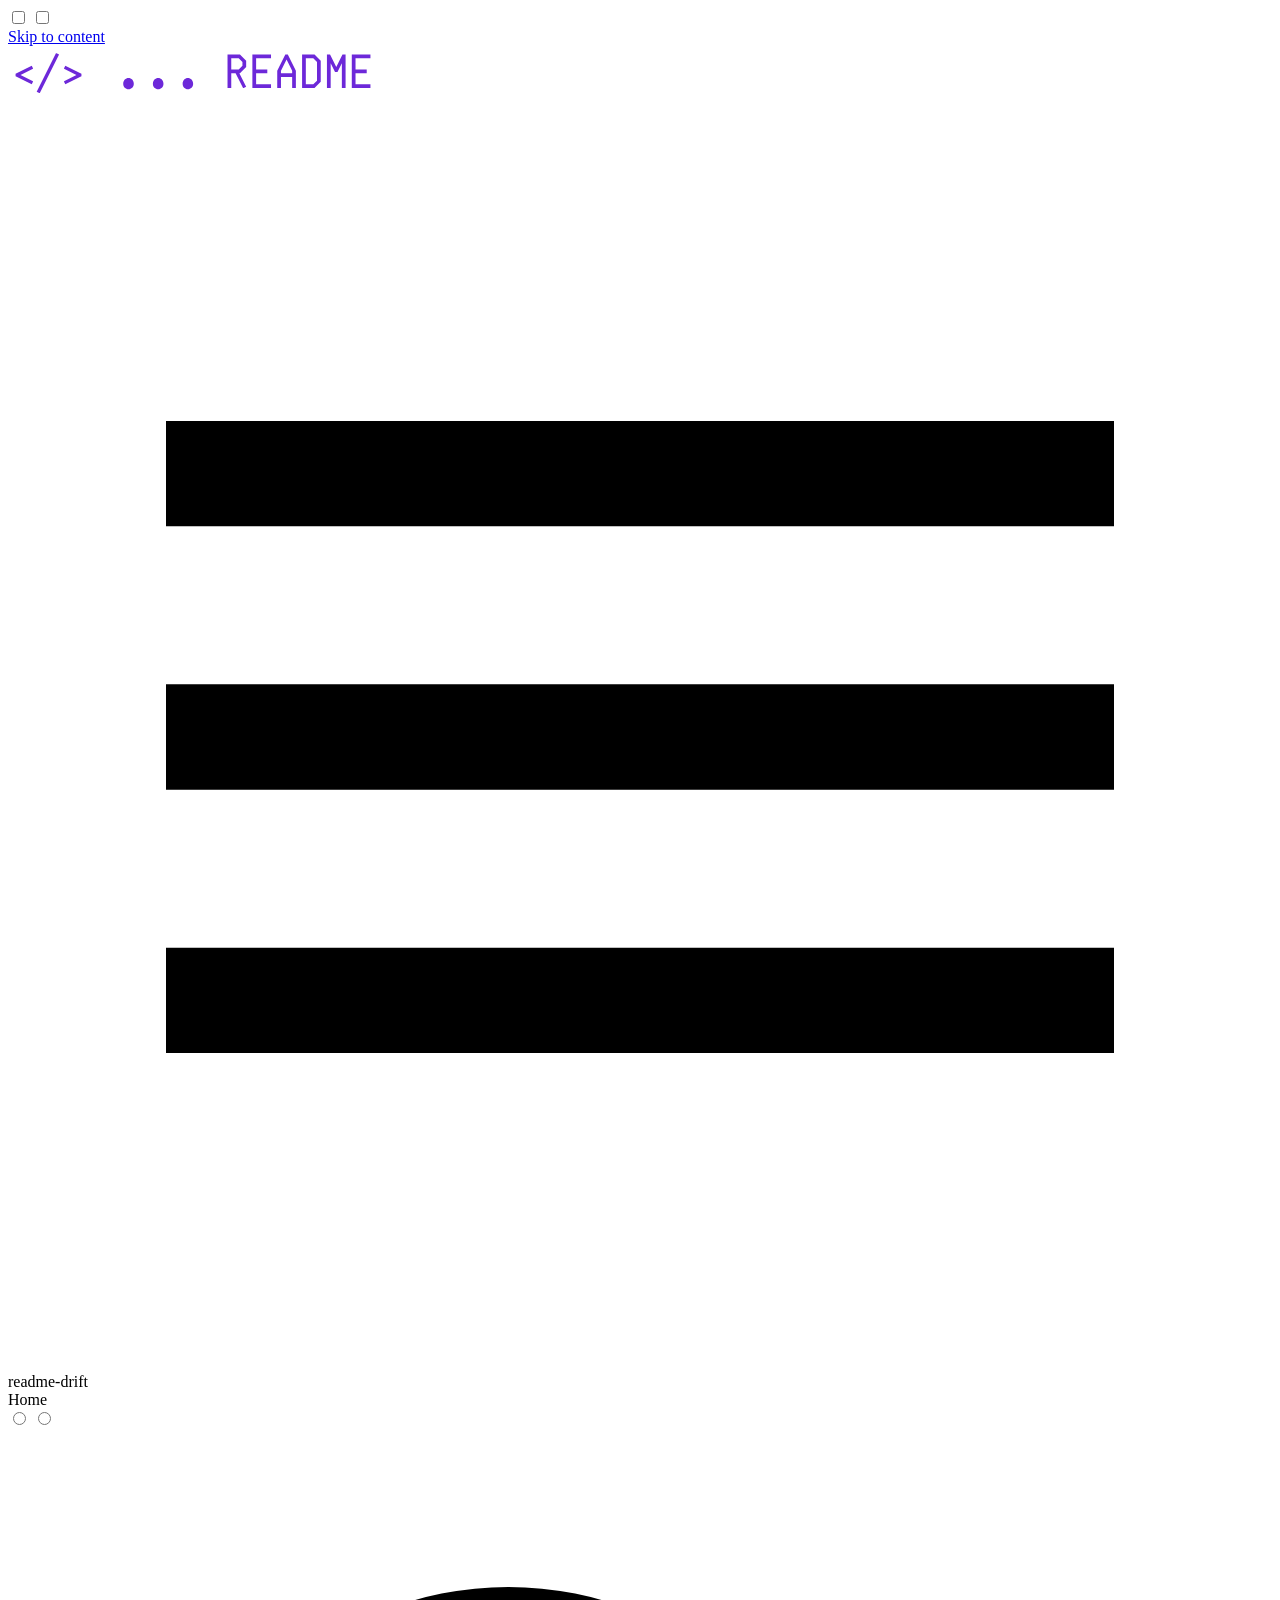
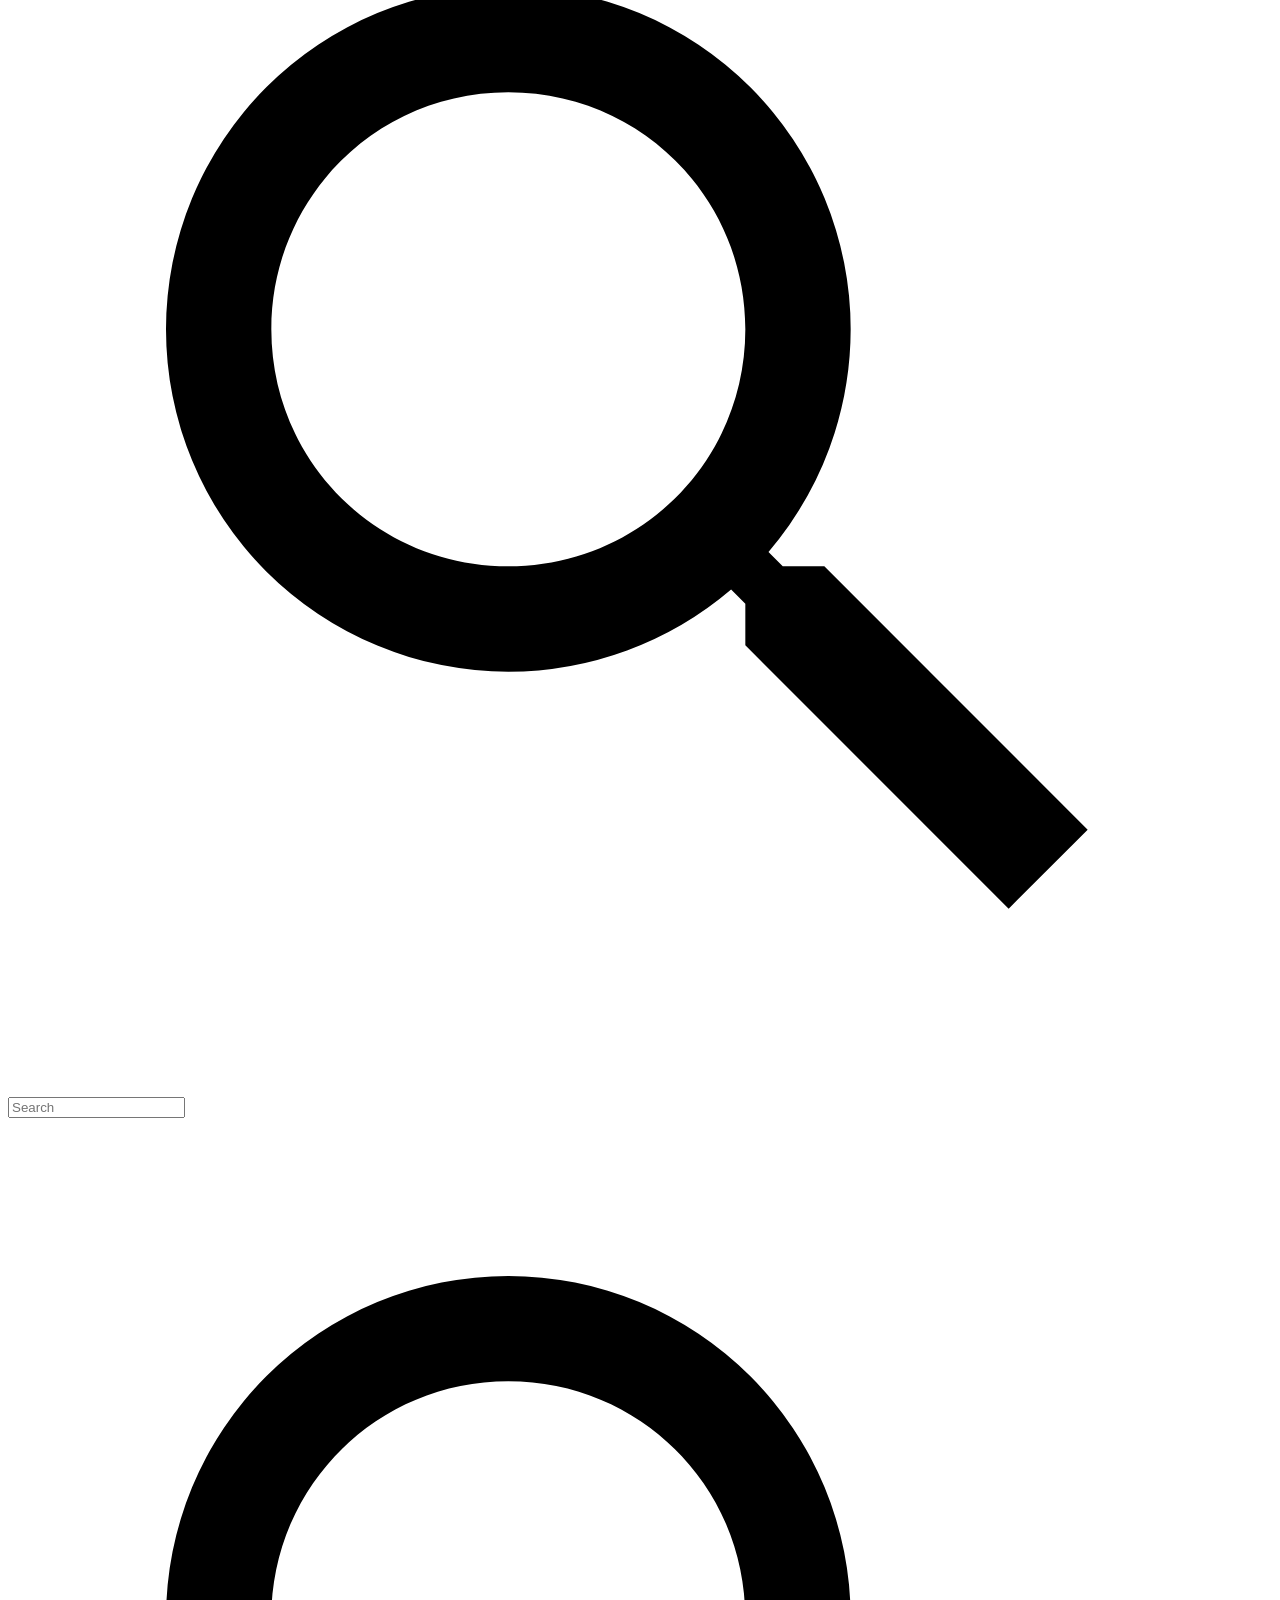
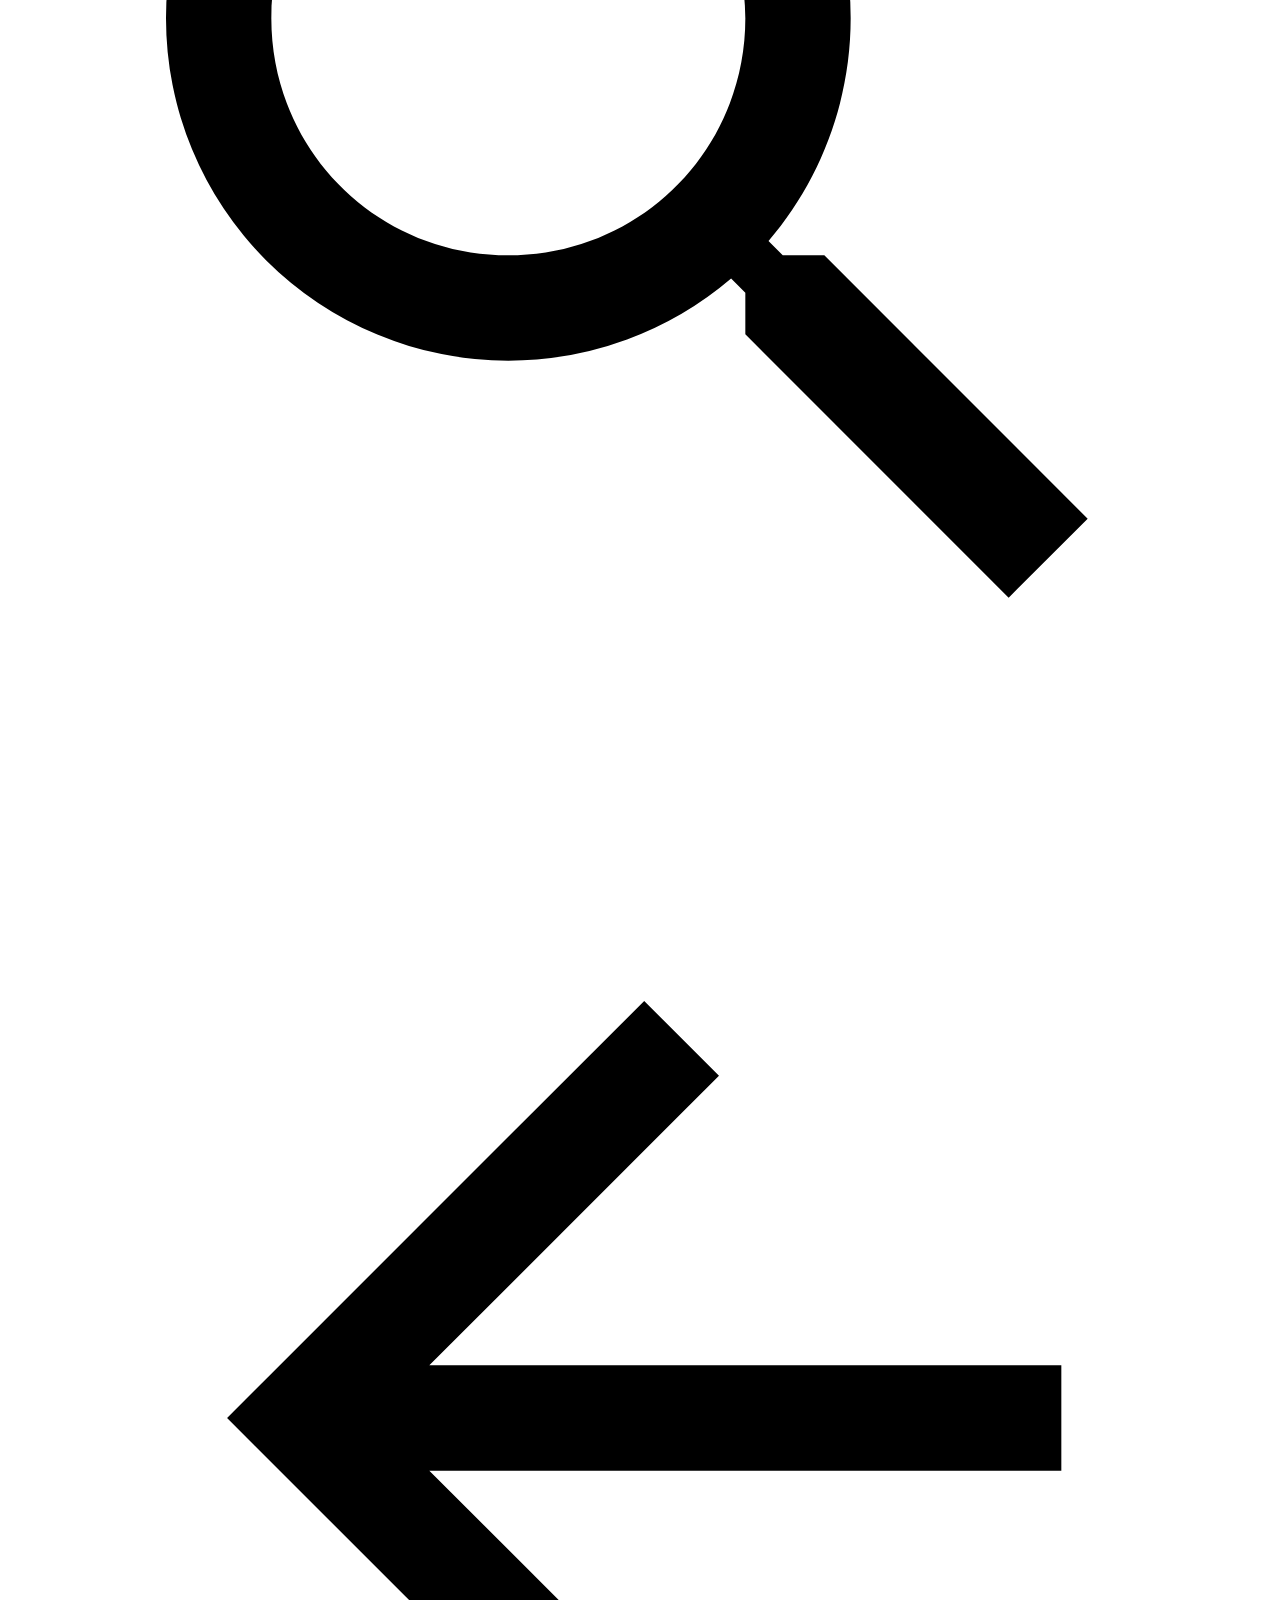
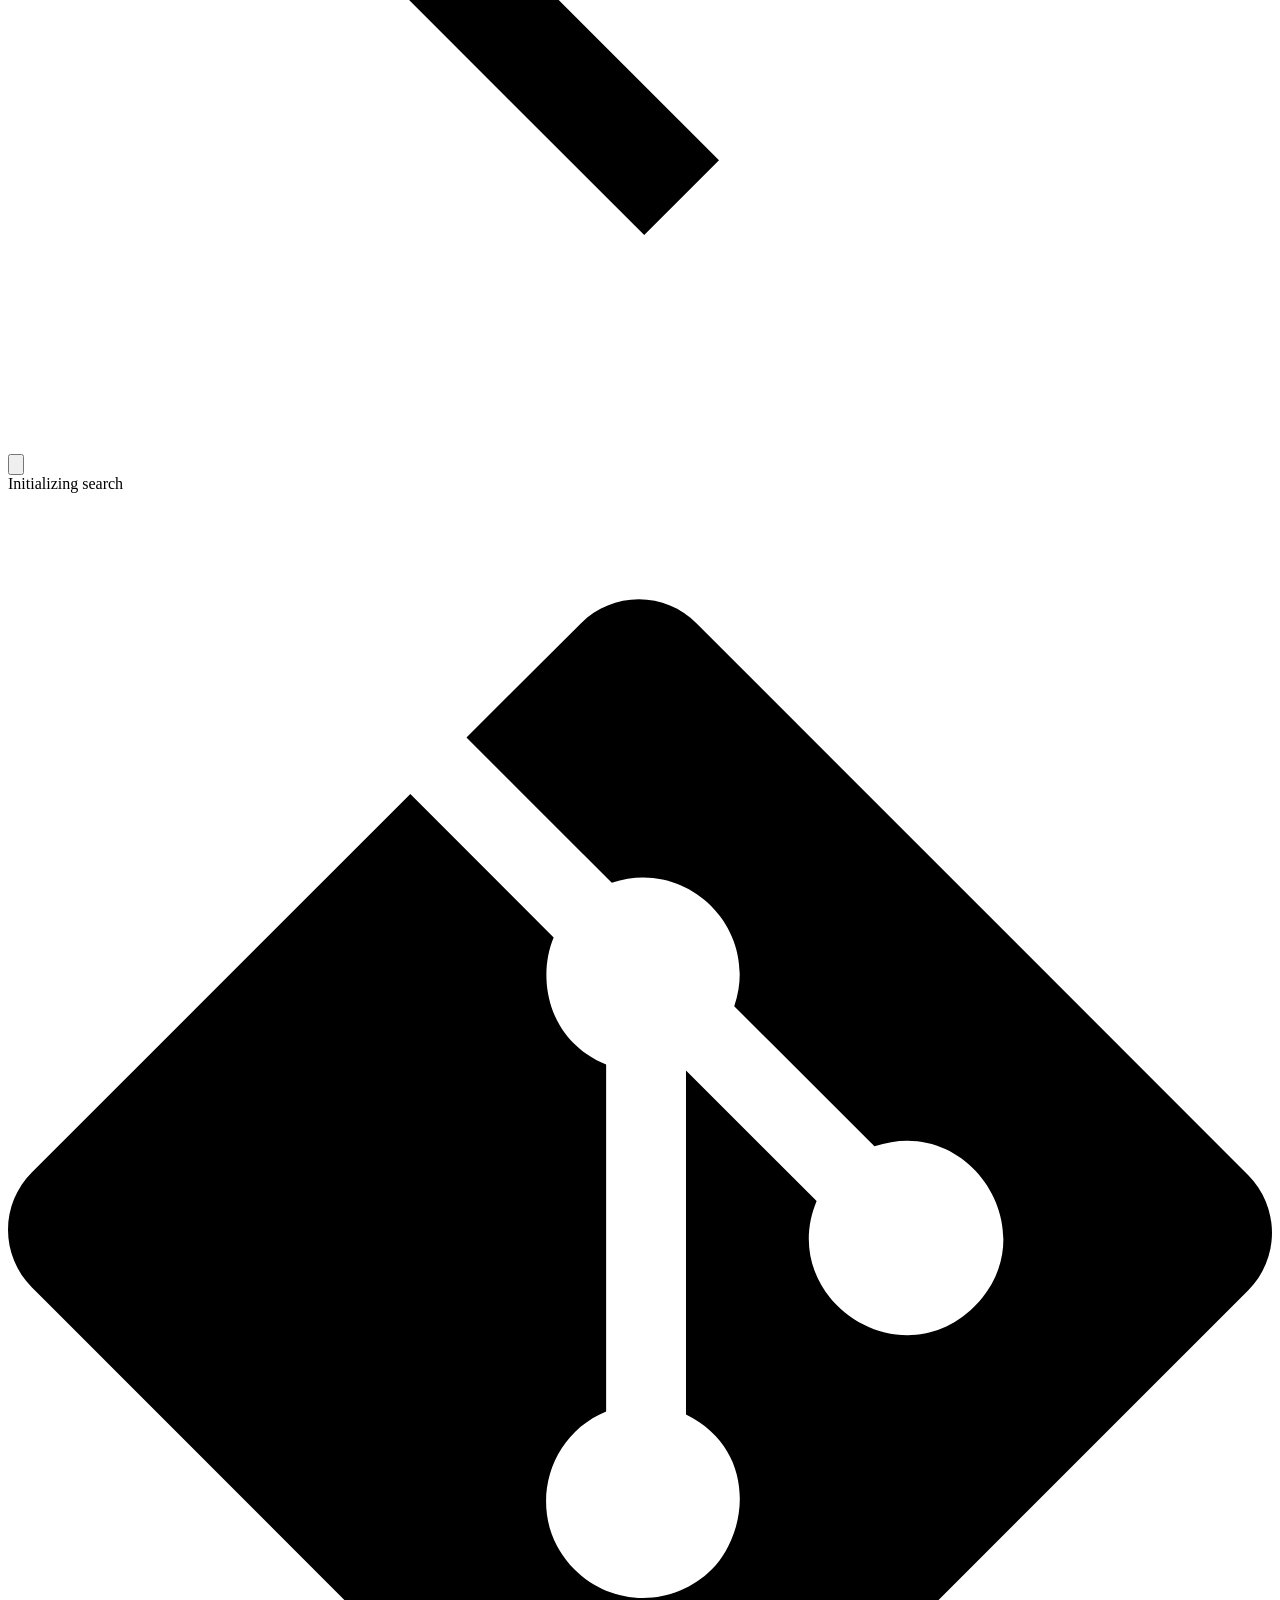
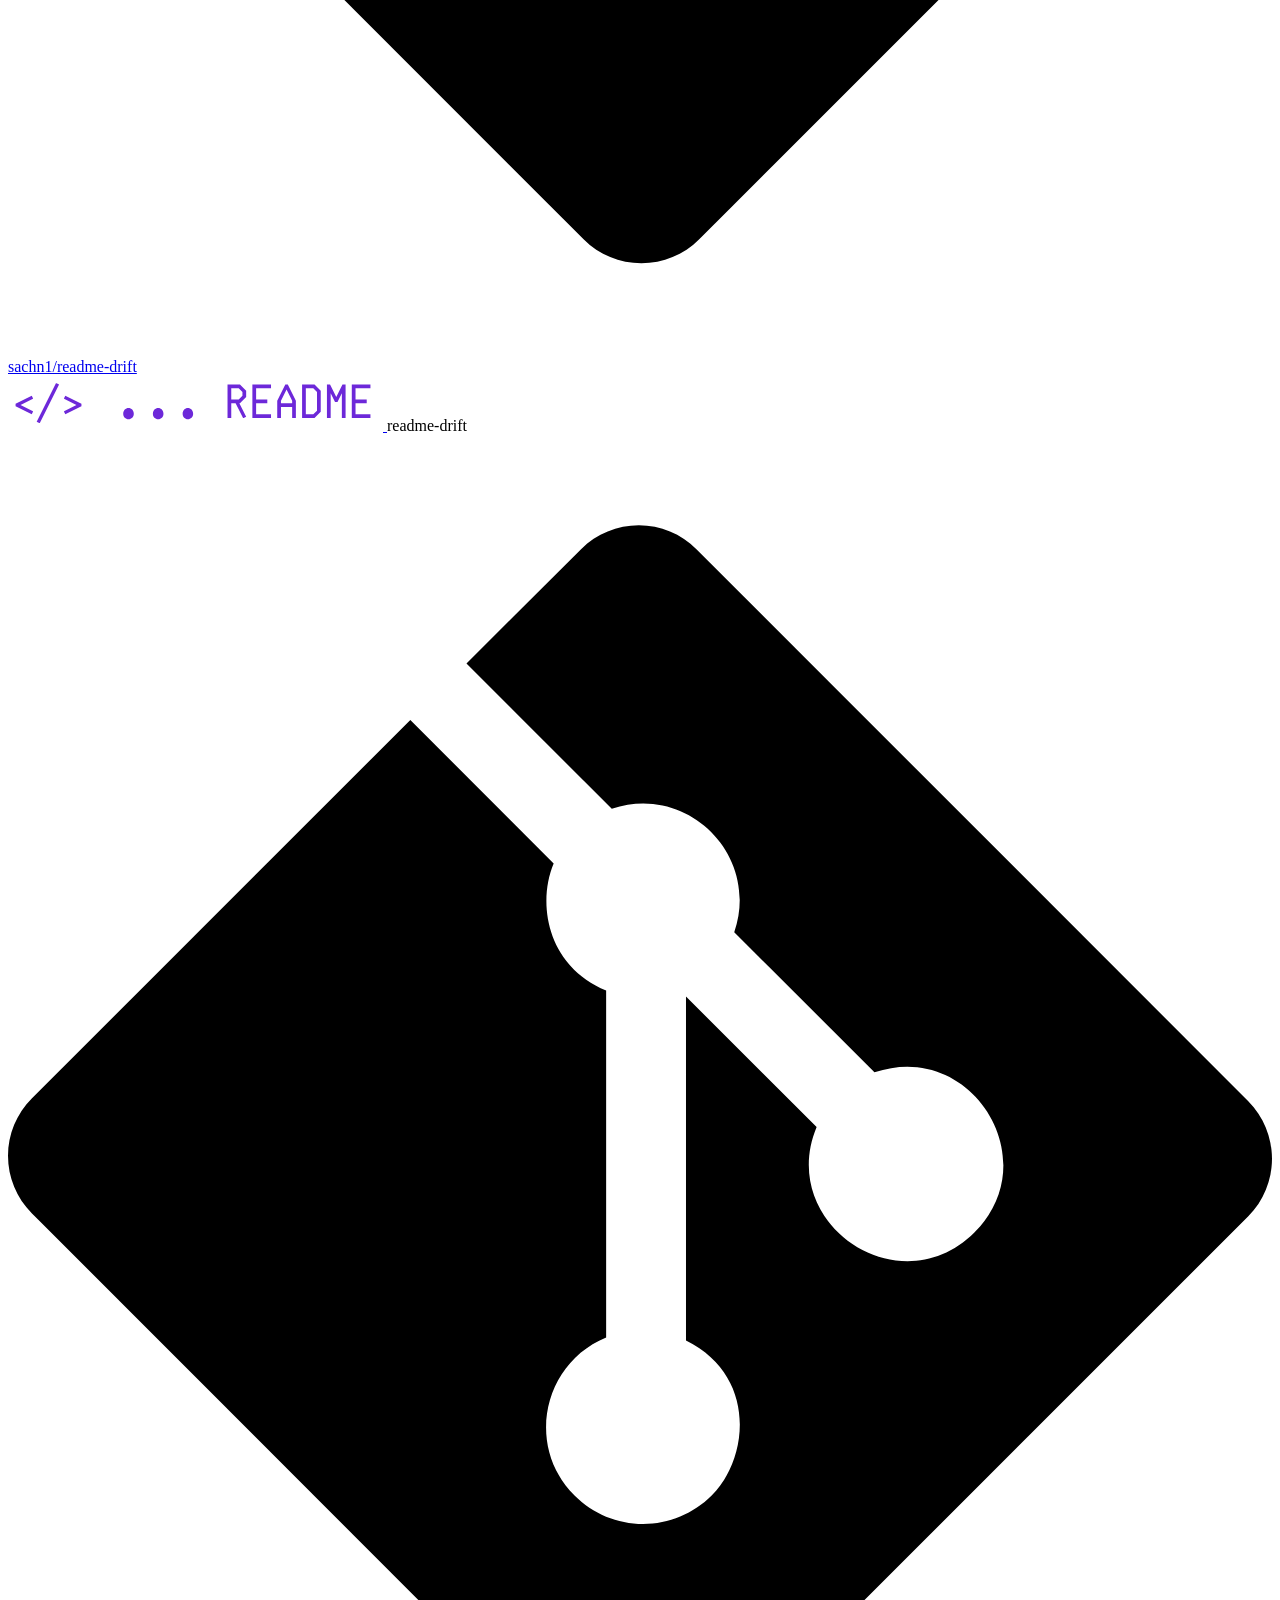
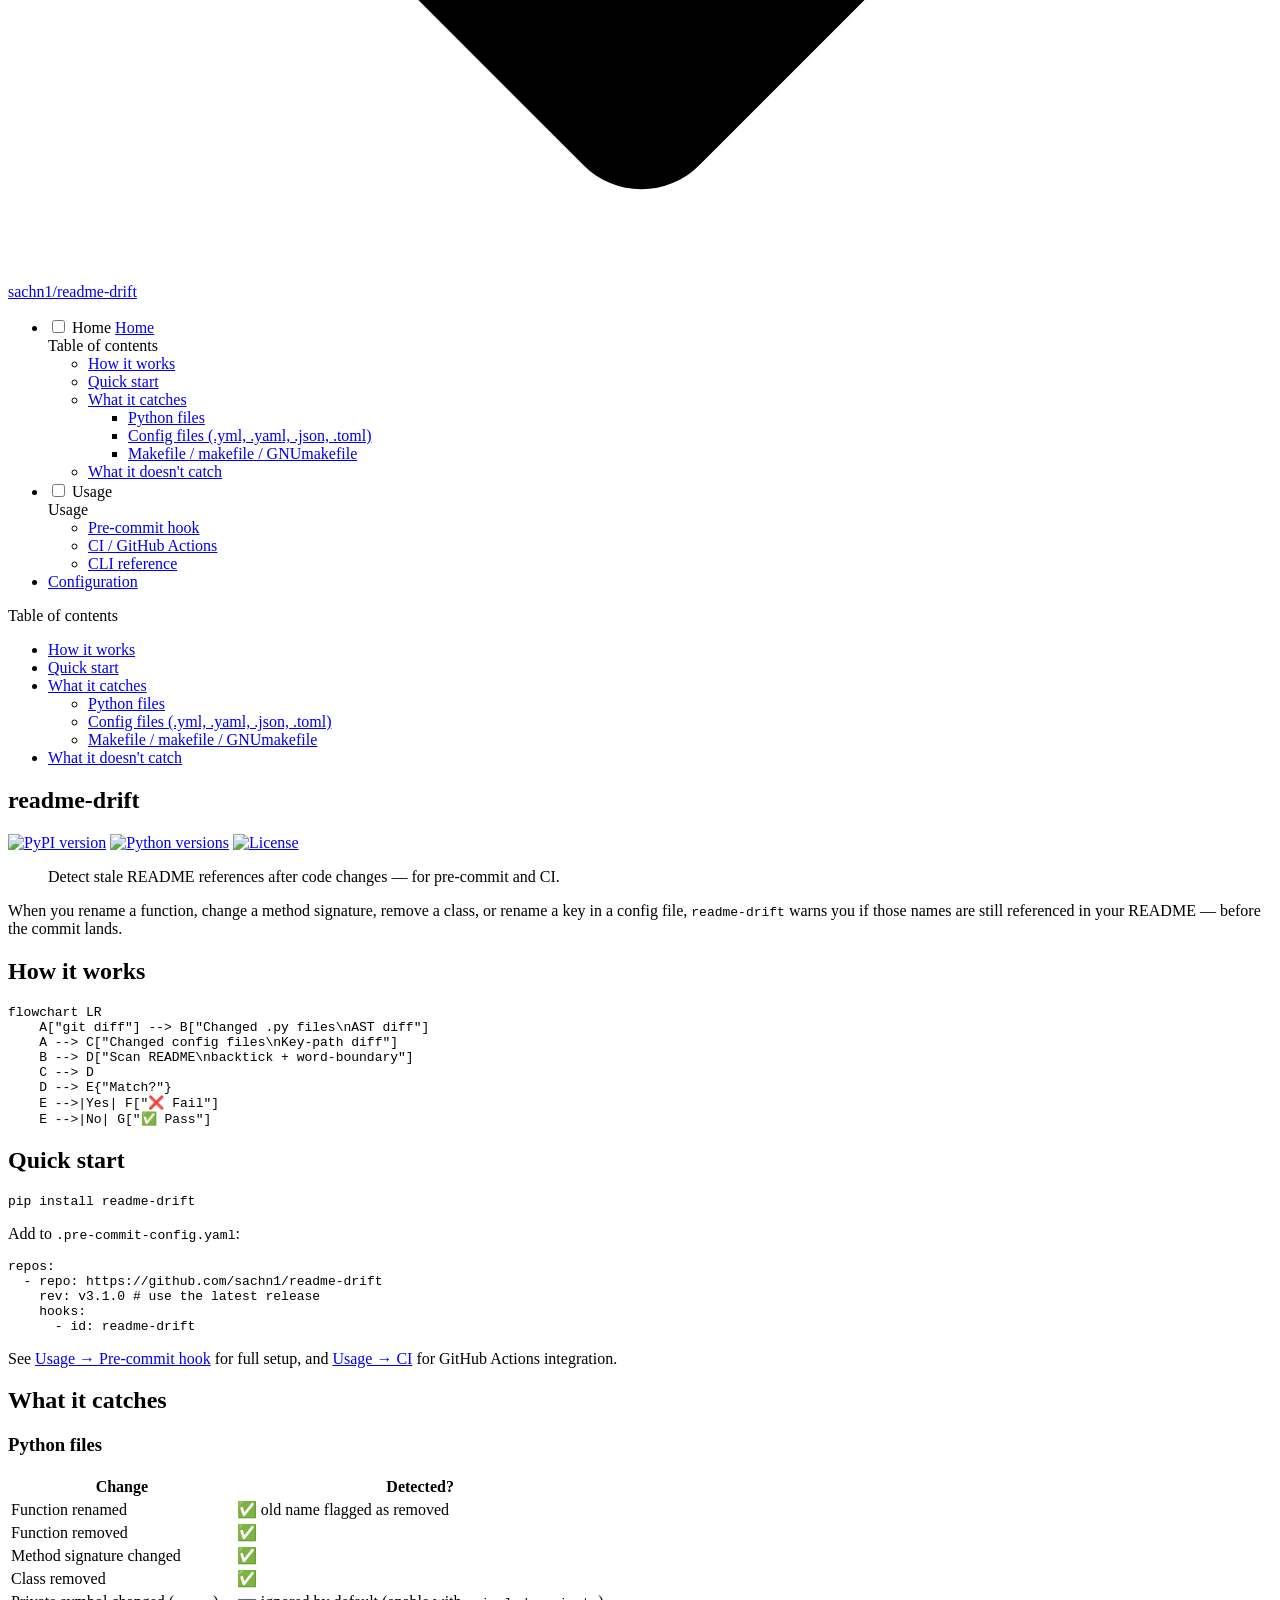
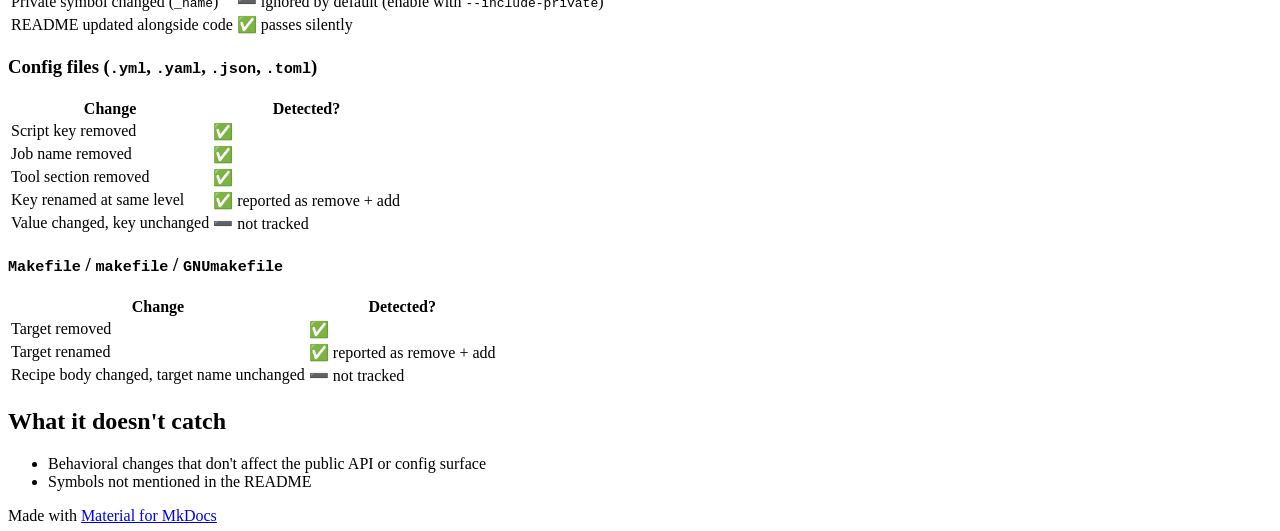
==== index.html @ 224ddb63 "Deployed 760405f with MkDocs version: 1.6.1" ====
<!doctype html>
<html lang="en" class="no-js">
  <head>
    
      <meta charset="utf-8">
      <meta name="viewport" content="width=device-width,initial-scale=1">
      
        <meta name="description" content="Detect stale README references after code changes — for pre-commit and CI.">
      
      
      
        <link rel="canonical" href="https://sachn1.github.io/readme-drift/">
      
      
      
        <link rel="next" href="usage/pre-commit/">
      
      
        
      
      
      <link rel="icon" href="assets/logo.svg">
      <meta name="generator" content="mkdocs-1.6.1, mkdocs-material-9.7.7">
    
    
      
        <title>readme-drift</title>
      
    
    
      <link rel="stylesheet" href="assets/stylesheets/main.ec1eaa64.min.css">
      
        
        <link rel="stylesheet" href="assets/stylesheets/palette.ab4e12ef.min.css">
      
      


    
    
      
    
    
      
        
        
        <link rel="preconnect" href="https://fonts.gstatic.com" crossorigin>
        <link rel="stylesheet" href="https://fonts.googleapis.com/css?family=Roboto:300,300i,400,400i,700,700i%7CRoboto+Mono:400,400i,700,700i&display=fallback">
        <style>:root{--md-text-font:"Roboto";--md-code-font:"Roboto Mono"}</style>
      
    
    
      <link rel="stylesheet" href="stylesheets/extra.css">
    
    <script>__md_scope=new URL(".",location),__md_hash=e=>[...e].reduce(((e,_)=>(e<<5)-e+_.charCodeAt(0)),0),__md_get=(e,_=localStorage,t=__md_scope)=>JSON.parse(_.getItem(t.pathname+"."+e)),__md_set=(e,_,t=localStorage,a=__md_scope)=>{try{t.setItem(a.pathname+"."+e,JSON.stringify(_))}catch(e){}}</script>
    
      

    
    
  </head>
  
  
    
    
      
    
    
    
    
    <body dir="ltr" data-md-color-scheme="default" data-md-color-primary="custom" data-md-color-accent="indigo">
  
    
    <input class="md-toggle" data-md-toggle="drawer" type="checkbox" id="__drawer" autocomplete="off">
    <input class="md-toggle" data-md-toggle="search" type="checkbox" id="__search" autocomplete="off">
    <label class="md-overlay" for="__drawer"></label>
    <div data-md-component="skip">
      
        
        <a href="#readme-drift" class="md-skip">
          Skip to content
        </a>
      
    </div>
    <div data-md-component="announce">
      
    </div>
    
    
      

  

<header class="md-header md-header--shadow" data-md-component="header">
  <nav class="md-header__inner md-grid" aria-label="Header">
    <a href="." title="readme-drift" class="md-header__button md-logo" aria-label="readme-drift" data-md-component="logo">
      
  <img src="assets/logo.svg" alt="logo">

    </a>
    <label class="md-header__button md-icon" for="__drawer">
      
      <svg xmlns="http://www.w3.org/2000/svg" viewBox="0 0 24 24"><path d="M3 6h18v2H3zm0 5h18v2H3zm0 5h18v2H3z"/></svg>
    </label>
    <div class="md-header__title" data-md-component="header-title">
      <div class="md-header__ellipsis">
        <div class="md-header__topic">
          <span class="md-ellipsis">
            readme-drift
          </span>
        </div>
        <div class="md-header__topic" data-md-component="header-topic">
          <span class="md-ellipsis">
            
              Home
            
          </span>
        </div>
      </div>
    </div>
    
      
        <form class="md-header__option" data-md-component="palette">
  
    
    
    
    <input class="md-option" data-md-color-media="" data-md-color-scheme="default" data-md-color-primary="custom" data-md-color-accent="indigo"  aria-label="Switch to dark mode"  type="radio" name="__palette" id="__palette_0">
    
      <label class="md-header__button md-icon" title="Switch to dark mode" for="__palette_1" hidden>
        <svg xmlns="http://www.w3.org/2000/svg" viewBox="0 0 24 24"><path d="M12 8a4 4 0 0 0-4 4 4 4 0 0 0 4 4 4 4 0 0 0 4-4 4 4 0 0 0-4-4m0 10a6 6 0 0 1-6-6 6 6 0 0 1 6-6 6 6 0 0 1 6 6 6 6 0 0 1-6 6m8-9.31V4h-4.69L12 .69 8.69 4H4v4.69L.69 12 4 15.31V20h4.69L12 23.31 15.31 20H20v-4.69L23.31 12z"/></svg>
      </label>
    
  
    
    
    
    <input class="md-option" data-md-color-media="" data-md-color-scheme="slate" data-md-color-primary="custom" data-md-color-accent="indigo"  aria-label="Switch to light mode"  type="radio" name="__palette" id="__palette_1">
    
      <label class="md-header__button md-icon" title="Switch to light mode" for="__palette_0" hidden>
        <svg xmlns="http://www.w3.org/2000/svg" viewBox="0 0 24 24"><path d="M12 18c-.89 0-1.74-.2-2.5-.55C11.56 16.5 13 14.42 13 12s-1.44-4.5-3.5-5.45C10.26 6.2 11.11 6 12 6a6 6 0 0 1 6 6 6 6 0 0 1-6 6m8-9.31V4h-4.69L12 .69 8.69 4H4v4.69L.69 12 4 15.31V20h4.69L12 23.31 15.31 20H20v-4.69L23.31 12z"/></svg>
      </label>
    
  
</form>
      
    
    
      <script>var palette=__md_get("__palette");if(palette&&palette.color){if("(prefers-color-scheme)"===palette.color.media){var media=matchMedia("(prefers-color-scheme: light)"),input=document.querySelector(media.matches?"[data-md-color-media='(prefers-color-scheme: light)']":"[data-md-color-media='(prefers-color-scheme: dark)']");palette.color.media=input.getAttribute("data-md-color-media"),palette.color.scheme=input.getAttribute("data-md-color-scheme"),palette.color.primary=input.getAttribute("data-md-color-primary"),palette.color.accent=input.getAttribute("data-md-color-accent")}for(var[key,value]of Object.entries(palette.color))document.body.setAttribute("data-md-color-"+key,value)}</script>
    
    
    
      
      
        <label class="md-header__button md-icon" for="__search">
          
          <svg xmlns="http://www.w3.org/2000/svg" viewBox="0 0 24 24"><path d="M9.5 3A6.5 6.5 0 0 1 16 9.5c0 1.61-.59 3.09-1.56 4.23l.27.27h.79l5 5-1.5 1.5-5-5v-.79l-.27-.27A6.52 6.52 0 0 1 9.5 16 6.5 6.5 0 0 1 3 9.5 6.5 6.5 0 0 1 9.5 3m0 2C7 5 5 7 5 9.5S7 14 9.5 14 14 12 14 9.5 12 5 9.5 5"/></svg>
        </label>
        <div class="md-search" data-md-component="search" role="dialog">
  <label class="md-search__overlay" for="__search"></label>
  <div class="md-search__inner" role="search">
    <form class="md-search__form" name="search">
      <input type="text" class="md-search__input" name="query" aria-label="Search" placeholder="Search" autocapitalize="off" autocorrect="off" autocomplete="off" spellcheck="false" data-md-component="search-query" required>
      <label class="md-search__icon md-icon" for="__search">
        
        <svg xmlns="http://www.w3.org/2000/svg" viewBox="0 0 24 24"><path d="M9.5 3A6.5 6.5 0 0 1 16 9.5c0 1.61-.59 3.09-1.56 4.23l.27.27h.79l5 5-1.5 1.5-5-5v-.79l-.27-.27A6.52 6.52 0 0 1 9.5 16 6.5 6.5 0 0 1 3 9.5 6.5 6.5 0 0 1 9.5 3m0 2C7 5 5 7 5 9.5S7 14 9.5 14 14 12 14 9.5 12 5 9.5 5"/></svg>
        
        <svg xmlns="http://www.w3.org/2000/svg" viewBox="0 0 24 24"><path d="M20 11v2H8l5.5 5.5-1.42 1.42L4.16 12l7.92-7.92L13.5 5.5 8 11z"/></svg>
      </label>
      <nav class="md-search__options" aria-label="Search">
        
        <button type="reset" class="md-search__icon md-icon" title="Clear" aria-label="Clear" tabindex="-1">
          
          <svg xmlns="http://www.w3.org/2000/svg" viewBox="0 0 24 24"><path d="M19 6.41 17.59 5 12 10.59 6.41 5 5 6.41 10.59 12 5 17.59 6.41 19 12 13.41 17.59 19 19 17.59 13.41 12z"/></svg>
        </button>
      </nav>
      
    </form>
    <div class="md-search__output">
      <div class="md-search__scrollwrap" tabindex="0" data-md-scrollfix>
        <div class="md-search-result" data-md-component="search-result">
          <div class="md-search-result__meta">
            Initializing search
          </div>
          <ol class="md-search-result__list" role="presentation"></ol>
        </div>
      </div>
    </div>
  </div>
</div>
      
    
    
      <div class="md-header__source">
        <a href="https://github.com/sachn1/readme-drift" title="Go to repository" class="md-source" data-md-component="source">
  <div class="md-source__icon md-icon">
    
    <svg xmlns="http://www.w3.org/2000/svg" viewBox="0 0 448 512"><!--! Font Awesome Free 7.1.0 by @fontawesome - https://fontawesome.com License - https://fontawesome.com/license/free (Icons: CC BY 4.0, Fonts: SIL OFL 1.1, Code: MIT License) Copyright 2025 Fonticons, Inc.--><path d="M439.6 236.1 244 40.5c-5.4-5.5-12.8-8.5-20.4-8.5s-15 3-20.4 8.4L162.5 81l51.5 51.5c27.1-9.1 52.7 16.8 43.4 43.7l49.7 49.7c34.2-11.8 61.2 31 35.5 56.7-26.5 26.5-70.2-2.9-56-37.3L240.3 199v121.9c25.3 12.5 22.3 41.8 9.1 55-6.4 6.4-15.2 10.1-24.3 10.1s-17.8-3.6-24.3-10.1c-17.6-17.6-11.1-46.9 11.2-56v-123c-20.8-8.5-24.6-30.7-18.6-45L142.6 101 8.5 235.1C3 240.6 0 247.9 0 255.5s3 15 8.5 20.4l195.6 195.7c5.4 5.4 12.7 8.4 20.4 8.4s15-3 20.4-8.4l194.7-194.7c5.4-5.4 8.4-12.8 8.4-20.4s-3-15-8.4-20.4"/></svg>
  </div>
  <div class="md-source__repository">
    sachn1/readme-drift
  </div>
</a>
      </div>
    
  </nav>
  
</header>
    
    <div class="md-container" data-md-component="container">
      
      
        
          
        
      
      <main class="md-main" data-md-component="main">
        <div class="md-main__inner md-grid">
          
            
              
              <div class="md-sidebar md-sidebar--primary" data-md-component="sidebar" data-md-type="navigation" >
                <div class="md-sidebar__scrollwrap">
                  <div class="md-sidebar__inner">
                    



<nav class="md-nav md-nav--primary" aria-label="Navigation" data-md-level="0">
  <label class="md-nav__title" for="__drawer">
    <a href="." title="readme-drift" class="md-nav__button md-logo" aria-label="readme-drift" data-md-component="logo">
      
  <img src="assets/logo.svg" alt="logo">

    </a>
    readme-drift
  </label>
  
    <div class="md-nav__source">
      <a href="https://github.com/sachn1/readme-drift" title="Go to repository" class="md-source" data-md-component="source">
  <div class="md-source__icon md-icon">
    
    <svg xmlns="http://www.w3.org/2000/svg" viewBox="0 0 448 512"><!--! Font Awesome Free 7.1.0 by @fontawesome - https://fontawesome.com License - https://fontawesome.com/license/free (Icons: CC BY 4.0, Fonts: SIL OFL 1.1, Code: MIT License) Copyright 2025 Fonticons, Inc.--><path d="M439.6 236.1 244 40.5c-5.4-5.5-12.8-8.5-20.4-8.5s-15 3-20.4 8.4L162.5 81l51.5 51.5c27.1-9.1 52.7 16.8 43.4 43.7l49.7 49.7c34.2-11.8 61.2 31 35.5 56.7-26.5 26.5-70.2-2.9-56-37.3L240.3 199v121.9c25.3 12.5 22.3 41.8 9.1 55-6.4 6.4-15.2 10.1-24.3 10.1s-17.8-3.6-24.3-10.1c-17.6-17.6-11.1-46.9 11.2-56v-123c-20.8-8.5-24.6-30.7-18.6-45L142.6 101 8.5 235.1C3 240.6 0 247.9 0 255.5s3 15 8.5 20.4l195.6 195.7c5.4 5.4 12.7 8.4 20.4 8.4s15-3 20.4-8.4l194.7-194.7c5.4-5.4 8.4-12.8 8.4-20.4s-3-15-8.4-20.4"/></svg>
  </div>
  <div class="md-source__repository">
    sachn1/readme-drift
  </div>
</a>
    </div>
  
  <ul class="md-nav__list" data-md-scrollfix>
    
      
      
  
  
    
  
  
  
    <li class="md-nav__item md-nav__item--active">
      
      <input class="md-nav__toggle md-toggle" type="checkbox" id="__toc">
      
      
        
      
      
        <label class="md-nav__link md-nav__link--active" for="__toc">
          
  
  
  <span class="md-ellipsis">
    
  
    Home
  

    
  </span>
  
  

          <span class="md-nav__icon md-icon"></span>
        </label>
      
      <a href="." class="md-nav__link md-nav__link--active">
        
  
  
  <span class="md-ellipsis">
    
  
    Home
  

    
  </span>
  
  

      </a>
      
        

<nav class="md-nav md-nav--secondary" aria-label="Table of contents">
  
  
  
    
  
  
    <label class="md-nav__title" for="__toc">
      <span class="md-nav__icon md-icon"></span>
      Table of contents
    </label>
    <ul class="md-nav__list" data-md-component="toc" data-md-scrollfix>
      
        <li class="md-nav__item">
  <a href="#how-it-works" class="md-nav__link">
    <span class="md-ellipsis">
      
        How it works
      
    </span>
  </a>
  
</li>
      
        <li class="md-nav__item">
  <a href="#quick-start" class="md-nav__link">
    <span class="md-ellipsis">
      
        Quick start
      
    </span>
  </a>
  
</li>
      
        <li class="md-nav__item">
  <a href="#what-it-catches" class="md-nav__link">
    <span class="md-ellipsis">
      
        What it catches
      
    </span>
  </a>
  
    <nav class="md-nav" aria-label="What it catches">
      <ul class="md-nav__list">
        
          <li class="md-nav__item">
  <a href="#python-files" class="md-nav__link">
    <span class="md-ellipsis">
      
        Python files
      
    </span>
  </a>
  
</li>
        
          <li class="md-nav__item">
  <a href="#config-files-yml-yaml-json-toml" class="md-nav__link">
    <span class="md-ellipsis">
      
        Config files (.yml, .yaml, .json, .toml)
      
    </span>
  </a>
  
</li>
        
          <li class="md-nav__item">
  <a href="#makefile-makefile-gnumakefile" class="md-nav__link">
    <span class="md-ellipsis">
      
        Makefile / makefile / GNUmakefile
      
    </span>
  </a>
  
</li>
        
      </ul>
    </nav>
  
</li>
      
        <li class="md-nav__item">
  <a href="#what-it-doesnt-catch" class="md-nav__link">
    <span class="md-ellipsis">
      
        What it doesn't catch
      
    </span>
  </a>
  
</li>
      
    </ul>
  
</nav>
      
    </li>
  

    
      
      
  
  
  
  
    
    
    
    
      
        
        
      
    
    
    <li class="md-nav__item md-nav__item--section md-nav__item--nested">
      
        
        
        <input class="md-nav__toggle md-toggle " type="checkbox" id="__nav_2" >
        
          
          <label class="md-nav__link" for="__nav_2" id="__nav_2_label" tabindex="">
            
  
  
  <span class="md-ellipsis">
    
  
    Usage
  

    
  </span>
  
  

            <span class="md-nav__icon md-icon"></span>
          </label>
        
        <nav class="md-nav" data-md-level="1" aria-labelledby="__nav_2_label" aria-expanded="false">
          <label class="md-nav__title" for="__nav_2">
            <span class="md-nav__icon md-icon"></span>
            
  
    Usage
  

          </label>
          <ul class="md-nav__list" data-md-scrollfix>
            
              
                
  
  
  
  
    <li class="md-nav__item">
      <a href="usage/pre-commit/" class="md-nav__link">
        
  
  
  <span class="md-ellipsis">
    
  
    Pre-commit hook
  

    
  </span>
  
  

      </a>
    </li>
  

              
            
              
                
  
  
  
  
    <li class="md-nav__item">
      <a href="usage/ci/" class="md-nav__link">
        
  
  
  <span class="md-ellipsis">
    
  
    CI / GitHub Actions
  

    
  </span>
  
  

      </a>
    </li>
  

              
            
              
                
  
  
  
  
    <li class="md-nav__item">
      <a href="usage/cli-reference/" class="md-nav__link">
        
  
  
  <span class="md-ellipsis">
    
  
    CLI reference
  

    
  </span>
  
  

      </a>
    </li>
  

              
            
          </ul>
        </nav>
      
    </li>
  

    
      
      
  
  
  
  
    <li class="md-nav__item">
      <a href="configuration/" class="md-nav__link">
        
  
  
  <span class="md-ellipsis">
    
  
    Configuration
  

    
  </span>
  
  

      </a>
    </li>
  

    
  </ul>
</nav>
                  </div>
                </div>
              </div>
            
            
              
              <div class="md-sidebar md-sidebar--secondary" data-md-component="sidebar" data-md-type="toc" >
                <div class="md-sidebar__scrollwrap">
                  <div class="md-sidebar__inner">
                    

<nav class="md-nav md-nav--secondary" aria-label="Table of contents">
  
  
  
    
  
  
    <label class="md-nav__title" for="__toc">
      <span class="md-nav__icon md-icon"></span>
      Table of contents
    </label>
    <ul class="md-nav__list" data-md-component="toc" data-md-scrollfix>
      
        <li class="md-nav__item">
  <a href="#how-it-works" class="md-nav__link">
    <span class="md-ellipsis">
      
        How it works
      
    </span>
  </a>
  
</li>
      
        <li class="md-nav__item">
  <a href="#quick-start" class="md-nav__link">
    <span class="md-ellipsis">
      
        Quick start
      
    </span>
  </a>
  
</li>
      
        <li class="md-nav__item">
  <a href="#what-it-catches" class="md-nav__link">
    <span class="md-ellipsis">
      
        What it catches
      
    </span>
  </a>
  
    <nav class="md-nav" aria-label="What it catches">
      <ul class="md-nav__list">
        
          <li class="md-nav__item">
  <a href="#python-files" class="md-nav__link">
    <span class="md-ellipsis">
      
        Python files
      
    </span>
  </a>
  
</li>
        
          <li class="md-nav__item">
  <a href="#config-files-yml-yaml-json-toml" class="md-nav__link">
    <span class="md-ellipsis">
      
        Config files (.yml, .yaml, .json, .toml)
      
    </span>
  </a>
  
</li>
        
          <li class="md-nav__item">
  <a href="#makefile-makefile-gnumakefile" class="md-nav__link">
    <span class="md-ellipsis">
      
        Makefile / makefile / GNUmakefile
      
    </span>
  </a>
  
</li>
        
      </ul>
    </nav>
  
</li>
      
        <li class="md-nav__item">
  <a href="#what-it-doesnt-catch" class="md-nav__link">
    <span class="md-ellipsis">
      
        What it doesn't catch
      
    </span>
  </a>
  
</li>
      
    </ul>
  
</nav>
                  </div>
                </div>
              </div>
            
          
          
            <div class="md-content" data-md-component="content">
              
              <article class="md-content__inner md-typeset">
                
                  


  
  


<h1 id="readme-drift">readme-drift</h1>
<p><a href="https://pypi.org/project/readme-drift/"><img alt="PyPI version" src="https://img.shields.io/pypi/v/readme-drift" /></a>
<a href="https://pypi.org/project/readme-drift/"><img alt="Python versions" src="https://img.shields.io/pypi/pyversions/readme-drift" /></a>
<a href="https://pypi.org/project/readme-drift/"><img alt="License" src="https://img.shields.io/pypi/l/readme-drift" /></a></p>
<blockquote>
<p>Detect stale README references after code changes — for pre-commit and CI.</p>
</blockquote>
<p>When you rename a function, change a method signature, remove a class, or rename a key in a config file, <code>readme-drift</code> warns you if those names are still referenced in your README — before the commit lands.</p>
<h2 id="how-it-works">How it works</h2>
<pre class="mermaid"><code>flowchart LR
    A["git diff"] --&gt; B["Changed .py files\nAST diff"]
    A --&gt; C["Changed config files\nKey-path diff"]
    B --&gt; D["Scan README\nbacktick + word-boundary"]
    C --&gt; D
    D --&gt; E{"Match?"}
    E --&gt;|Yes| F["❌ Fail"]
    E --&gt;|No| G["✅ Pass"]</code></pre>
<h2 id="quick-start">Quick start</h2>
<div class="highlight"><pre><span></span><code><a id="__codelineno-0-1" name="__codelineno-0-1" href="#__codelineno-0-1"></a>pip<span class="w"> </span>install<span class="w"> </span>readme-drift
</code></pre></div>
<p>Add to <code>.pre-commit-config.yaml</code>:</p>
<div class="highlight"><pre><span></span><code><a id="__codelineno-1-1" name="__codelineno-1-1" href="#__codelineno-1-1"></a><span class="nt">repos</span><span class="p">:</span>
<a id="__codelineno-1-2" name="__codelineno-1-2" href="#__codelineno-1-2"></a><span class="w">  </span><span class="p p-Indicator">-</span><span class="w"> </span><span class="nt">repo</span><span class="p">:</span><span class="w"> </span><span class="l l-Scalar l-Scalar-Plain">https://github.com/sachn1/readme-drift</span>
<a id="__codelineno-1-3" name="__codelineno-1-3" href="#__codelineno-1-3"></a><span class="w">    </span><span class="nt">rev</span><span class="p">:</span><span class="w"> </span><span class="l l-Scalar l-Scalar-Plain">v3.1.0</span><span class="w"> </span><span class="c1"># use the latest release</span>
<a id="__codelineno-1-4" name="__codelineno-1-4" href="#__codelineno-1-4"></a><span class="w">    </span><span class="nt">hooks</span><span class="p">:</span>
<a id="__codelineno-1-5" name="__codelineno-1-5" href="#__codelineno-1-5"></a><span class="w">      </span><span class="p p-Indicator">-</span><span class="w"> </span><span class="nt">id</span><span class="p">:</span><span class="w"> </span><span class="l l-Scalar l-Scalar-Plain">readme-drift</span>
</code></pre></div>
<p>See <a href="usage/pre-commit/">Usage → Pre-commit hook</a> for full setup, and <a href="usage/ci/">Usage → CI</a> for GitHub Actions integration.</p>
<h2 id="what-it-catches">What it catches</h2>
<h3 id="python-files">Python files</h3>
<table>
<thead>
<tr>
<th>Change</th>
<th>Detected?</th>
</tr>
</thead>
<tbody>
<tr>
<td>Function renamed</td>
<td>✅ old name flagged as removed</td>
</tr>
<tr>
<td>Function removed</td>
<td>✅</td>
</tr>
<tr>
<td>Method signature changed</td>
<td>✅</td>
</tr>
<tr>
<td>Class removed</td>
<td>✅</td>
</tr>
<tr>
<td>Private symbol changed (<code>_name</code>)</td>
<td>➖ ignored by default (enable with <code>--include-private</code>)</td>
</tr>
<tr>
<td>README updated alongside code</td>
<td>✅ passes silently</td>
</tr>
</tbody>
</table>
<h3 id="config-files-yml-yaml-json-toml">Config files (<code>.yml</code>, <code>.yaml</code>, <code>.json</code>, <code>.toml</code>)</h3>
<table>
<thead>
<tr>
<th>Change</th>
<th>Detected?</th>
</tr>
</thead>
<tbody>
<tr>
<td>Script key removed</td>
<td>✅</td>
</tr>
<tr>
<td>Job name removed</td>
<td>✅</td>
</tr>
<tr>
<td>Tool section removed</td>
<td>✅</td>
</tr>
<tr>
<td>Key renamed at same level</td>
<td>✅ reported as remove + add</td>
</tr>
<tr>
<td>Value changed, key unchanged</td>
<td>➖ not tracked</td>
</tr>
</tbody>
</table>
<h3 id="makefile-makefile-gnumakefile"><code>Makefile</code> / <code>makefile</code> / <code>GNUmakefile</code></h3>
<table>
<thead>
<tr>
<th>Change</th>
<th>Detected?</th>
</tr>
</thead>
<tbody>
<tr>
<td>Target removed</td>
<td>✅</td>
</tr>
<tr>
<td>Target renamed</td>
<td>✅ reported as remove + add</td>
</tr>
<tr>
<td>Recipe body changed, target name unchanged</td>
<td>➖ not tracked</td>
</tr>
</tbody>
</table>
<h2 id="what-it-doesnt-catch">What it doesn't catch</h2>
<ul>
<li>Behavioral changes that don't affect the public API or config surface</li>
<li>Symbols not mentioned in the README</li>
</ul>












                
              </article>
            </div>
          
          
<script>var target=document.getElementById(location.hash.slice(1));target&&target.name&&(target.checked=target.name.startsWith("__tabbed_"))</script>
        </div>
        
          <button type="button" class="md-top md-icon" data-md-component="top" hidden>
  
  <svg xmlns="http://www.w3.org/2000/svg" viewBox="0 0 24 24"><path d="M13 20h-2V8l-5.5 5.5-1.42-1.42L12 4.16l7.92 7.92-1.42 1.42L13 8z"/></svg>
  Back to top
</button>
        
      </main>
      
        <footer class="md-footer">
  
  <div class="md-footer-meta md-typeset">
    <div class="md-footer-meta__inner md-grid">
      <div class="md-copyright">
  
  
    Made with
    <a href="https://squidfunk.github.io/mkdocs-material/" target="_blank" rel="noopener">
      Material for MkDocs
    </a>
  
</div>
      
    </div>
  </div>
</footer>
      
    </div>
    <div class="md-dialog" data-md-component="dialog">
      <div class="md-dialog__inner md-typeset"></div>
    </div>
    
    
    
      
      
      <script id="__config" type="application/json">{"annotate": null, "base": ".", "features": ["navigation.instant", "navigation.sections", "content.code.copy", "navigation.top"], "search": "assets/javascripts/workers/search.2c215733.min.js", "tags": null, "translations": {"clipboard.copied": "Copied to clipboard", "clipboard.copy": "Copy to clipboard", "search.result.more.one": "1 more on this page", "search.result.more.other": "# more on this page", "search.result.none": "No matching documents", "search.result.one": "1 matching document", "search.result.other": "# matching documents", "search.result.placeholder": "Type to start searching", "search.result.term.missing": "Missing", "select.version": "Select version"}, "version": null}</script>
    
    
      <script src="assets/javascripts/bundle.d7400e89.min.js"></script>
      
    
  </body>
</html>
---- assets/stylesheets/main.ec1eaa64.min.css ----
@charset "UTF-8";html{-webkit-text-size-adjust:none;-moz-text-size-adjust:none;text-size-adjust:none;box-sizing:border-box}*,:after,:before{box-sizing:inherit}@media (prefers-reduced-motion){*,:after,:before{transition:none!important}}body{margin:0}a,button,input,label{-webkit-tap-highlight-color:transparent}a{color:inherit;text-decoration:none}hr{border:0;box-sizing:initial;display:block;height:.05rem;overflow:visible;padding:0}small{font-size:80%}sub,sup{line-height:1em}img{border-style:none}table{border-collapse:initial;border-spacing:0}td,th{font-weight:400;vertical-align:top}button{background:#0000;border:0;font-family:inherit;font-size:inherit;margin:0;padding:0}input{border:0;outline:none}:root{--md-primary-fg-color:#4051b5;--md-primary-fg-color--light:#5d6cc0;--md-primary-fg-color--dark:#303fa1;--md-primary-bg-color:#fff;--md-primary-bg-color--light:#ffffffb3;--md-accent-fg-color:#526cfe;--md-accent-fg-color--transparent:#526cfe1a;--md-accent-bg-color:#fff;--md-accent-bg-color--light:#ffffffb3}[data-md-color-scheme=default]{color-scheme:light}[data-md-color-scheme=default] img[src$="#gh-dark-mode-only"],[data-md-color-scheme=default] img[src$="#only-dark"]{display:none}:root,[data-md-color-scheme=default]{--md-hue:225deg;--md-default-fg-color:#000000de;--md-default-fg-color--light:#0000008a;--md-default-fg-color--lighter:#00000052;--md-default-fg-color--lightest:#00000012;--md-default-bg-color:#fff;--md-default-bg-color--light:#ffffffb3;--md-default-bg-color--lighter:#ffffff4d;--md-default-bg-color--lightest:#ffffff1f;--md-code-fg-color:#36464e;--md-code-bg-color:#f5f5f5;--md-code-bg-color--light:#f5f5f5b3;--md-code-bg-color--lighter:#f5f5f54d;--md-code-hl-color:#4287ff;--md-code-hl-color--light:#4287ff1a;--md-code-hl-number-color:#d52a2a;--md-code-hl-special-color:#db1457;--md-code-hl-function-color:#a846b9;--md-code-hl-constant-color:#6e59d9;--md-code-hl-keyword-color:#3f6ec6;--md-code-hl-string-color:#1c7d4d;--md-code-hl-name-color:var(--md-code-fg-color);--md-code-hl-operator-color:var(--md-default-fg-color--light);--md-code-hl-punctuation-color:var(--md-default-fg-color--light);--md-code-hl-comment-color:var(--md-default-fg-color--light);--md-code-hl-generic-color:var(--md-default-fg-color--light);--md-code-hl-variable-color:var(--md-default-fg-color--light);--md-typeset-color:var(--md-default-fg-color);--md-typeset-a-color:var(--md-primary-fg-color);--md-typeset-del-color:#f5503d26;--md-typeset-ins-color:#0bd57026;--md-typeset-kbd-color:#fafafa;--md-typeset-kbd-accent-color:#fff;--md-typeset-kbd-border-color:#b8b8b8;--md-typeset-mark-color:#ffff0080;--md-typeset-table-color:#0000001f;--md-typeset-table-color--light:rgba(0,0,0,.035);--md-admonition-fg-color:var(--md-default-fg-color);--md-admonition-bg-color:var(--md-default-bg-color);--md-warning-fg-color:#000000de;--md-warning-bg-color:#ff9;--md-footer-fg-color:#fff;--md-footer-fg-color--light:#ffffffb3;--md-footer-fg-color--lighter:#ffffff73;--md-footer-bg-color:#000000de;--md-footer-bg-color--dark:#00000052;--md-shadow-z1:0 0.2rem 0.5rem #0000000d,0 0 0.05rem #0000001a;--md-shadow-z2:0 0.2rem 0.5rem #0000001a,0 0 0.05rem #00000040;--md-shadow-z3:0 0.2rem 0.5rem #0003,0 0 0.05rem #00000059}.md-icon svg{fill:currentcolor;display:block;height:1.2rem;width:1.2rem}body{-webkit-font-smoothing:antialiased;-moz-osx-font-smoothing:grayscale;--md-text-font-family:var(--md-text-font,_),-apple-system,BlinkMacSystemFont,Helvetica,Arial,sans-serif;--md-code-font-family:var(--md-code-font,_),SFMono-Regular,Consolas,Menlo,monospace}aside,body,input{font-feature-settings:"kern","liga";color:var(--md-typeset-color);font-family:var(--md-text-font-family)}code,kbd,pre{font-feature-settings:"kern";font-family:var(--md-code-font-family)}:root{--md-typeset-table-sort-icon:url('data:image/svg+xml;charset=utf-8,<svg xmlns="http://www.w3.org/2000/svg" viewBox="0 0 24 24"><path d="m18 21-4-4h3V7h-3l4-4 4 4h-3v10h3M2 19v-2h10v2M2 13v-2h7v2M2 7V5h4v2z"/></svg>');--md-typeset-table-sort-icon--asc:url('data:image/svg+xml;charset=utf-8,<svg xmlns="http://www.w3.org/2000/svg" viewBox="0 0 24 24"><path d="M19 17h3l-4 4-4-4h3V3h2M2 17h10v2H2M6 5v2H2V5m0 6h7v2H2z"/></svg>');--md-typeset-table-sort-icon--desc:url('data:image/svg+xml;charset=utf-8,<svg xmlns="http://www.w3.org/2000/svg" viewBox="0 0 24 24"><path d="M19 7h3l-4-4-4 4h3v14h2M2 17h10v2H2M6 5v2H2V5m0 6h7v2H2z"/></svg>')}.md-typeset{-webkit-print-color-adjust:exact;color-adjust:exact;font-size:.8rem;line-height:1.6;overflow-wrap:break-word}@media print{.md-typeset{font-size:.68rem}}.md-typeset blockquote,.md-typeset dl,.md-typeset figure,.md-typeset ol,.md-typeset pre,.md-typeset ul{margin-bottom:1em;margin-top:1em}.md-typeset h1{color:var(--md-default-fg-color--light);font-size:2em;line-height:1.3;margin:0 0 1.25em}.md-typeset h1,.md-typeset h2{font-weight:300;letter-spacing:-.01em}.md-typeset h2{font-size:1.5625em;line-height:1.4;margin:1.6em 0 .64em}.md-typeset h3{font-size:1.25em;font-weight:400;letter-spacing:-.01em;line-height:1.5;margin:1.6em 0 .8em}.md-typeset h2+h3{margin-top:.8em}.md-typeset h4{font-weight:700;letter-spacing:-.01em;margin:1em 0}.md-typeset h5,.md-typeset h6{color:var(--md-default-fg-color--light);font-size:.8em;font-weight:700;letter-spacing:-.01em;margin:1.25em 0}.md-typeset h5{text-transform:uppercase}.md-typeset h5 code{text-transform:none}.md-typeset hr{border-bottom:.05rem solid var(--md-default-fg-color--lightest);display:flow-root;margin:1.5em 0}.md-typeset a{color:var(--md-typeset-a-color);word-break:break-word}.md-typeset a,.md-typeset a:before{transition:color 125ms}.md-typeset a:focus,.md-typeset a:hover{color:var(--md-accent-fg-color)}.md-typeset a:focus code,.md-typeset a:hover code{background-color:var(--md-accent-fg-color--transparent);color:var(--md-accent-fg-color)}.md-typeset a code{color:var(--md-typeset-a-color)}.md-typeset a.focus-visible{outline-color:var(--md-accent-fg-color);outline-offset:.2rem}.md-typeset code,.md-typeset kbd,.md-typeset pre{color:var(--md-code-fg-color);direction:ltr;font-variant-ligatures:none;transition:background-color 125ms}@media print{.md-typeset code,.md-typeset kbd,.md-typeset pre{white-space:pre-wrap}}.md-typeset code{background-color:var(--md-code-bg-color);border-radius:.1rem;-webkit-box-decoration-break:clone;box-decoration-break:clone;font-size:.85em;padding:0 .2941176471em;transition:color 125ms,background-color 125ms;word-break:break-word}.md-typeset code:not(.focus-visible){-webkit-tap-highlight-color:transparent;outline:none}.md-typeset pre{display:flow-root;line-height:1.4;position:relative}.md-typeset pre>code{-webkit-box-decoration-break:slice;box-decoration-break:slice;box-shadow:none;display:block;margin:0;outline-color:var(--md-accent-fg-color);overflow:auto;padding:.7720588235em 1.1764705882em;scrollbar-color:var(--md-default-fg-color--lighter) #0000;scrollbar-width:thin;touch-action:auto;word-break:normal}.md-typeset pre>code:hover{scrollbar-color:var(--md-accent-fg-color) #0000}.md-typeset pre>code::-webkit-scrollbar{height:.2rem;width:.2rem}.md-typeset pre>code::-webkit-scrollbar-thumb{background-color:var(--md-default-fg-color--lighter)}.md-typeset pre>code::-webkit-scrollbar-thumb:hover{background-color:var(--md-accent-fg-color)}.md-typeset kbd{background-color:var(--md-typeset-kbd-color);border-radius:.1rem;box-shadow:0 .1rem 0 .05rem var(--md-typeset-kbd-border-color),0 .1rem 0 var(--md-typeset-kbd-border-color),0 -.1rem .2rem var(--md-typeset-kbd-accent-color) inset;color:var(--md-default-fg-color);display:inline-block;font-size:.75em;padding:0 .6666666667em;vertical-align:text-top;word-break:break-word}.md-typeset mark{background-color:var(--md-typeset-mark-color);-webkit-box-decoration-break:clone;box-decoration-break:clone;color:inherit;word-break:break-word}.md-typeset abbr{cursor:help;text-decoration:none}.md-typeset [data-preview],.md-typeset abbr{border-bottom:.05rem dotted var(--md-default-fg-color--light)}.md-typeset small{opacity:.75}[dir=ltr] .md-typeset sub,[dir=ltr] .md-typeset sup{margin-left:.078125em}[dir=rtl] .md-typeset sub,[dir=rtl] .md-typeset sup{margin-right:.078125em}[dir=ltr] .md-typeset blockquote{padding-left:.6rem}[dir=rtl] .md-typeset blockquote{padding-right:.6rem}[dir=ltr] .md-typeset blockquote{border-left:.2rem solid var(--md-default-fg-color--lighter)}[dir=rtl] .md-typeset blockquote{border-right:.2rem solid var(--md-default-fg-color--lighter)}.md-typeset blockquote{color:var(--md-default-fg-color--light);margin-left:0;margin-right:0}.md-typeset ul{list-style-type:disc}.md-typeset ul[type]{list-style-type:revert-layer}[dir=ltr] .md-typeset ol,[dir=ltr] .md-typeset ul{margin-left:.625em}[dir=rtl] .md-typeset ol,[dir=rtl] .md-typeset ul{margin-right:.625em}.md-typeset ol,.md-typeset ul{padding:0}.md-typeset ol:not([hidden]),.md-typeset ul:not([hidden]){display:flow-root}.md-typeset ol ol,.md-typeset ul ol{list-style-type:lower-alpha}.md-typeset ol ol ol,.md-typeset ul ol ol{list-style-type:lower-roman}.md-typeset ol ol ol ol,.md-typeset ul ol ol ol{list-style-type:upper-alpha}.md-typeset ol ol ol ol ol,.md-typeset ul ol ol ol ol{list-style-type:upper-roman}.md-typeset ol[type],.md-typeset ul[type]{list-style-type:revert-layer}[dir=ltr] .md-typeset ol li,[dir=ltr] .md-typeset ul li{margin-left:1.25em}[dir=rtl] .md-typeset ol li,[dir=rtl] .md-typeset ul li{margin-right:1.25em}.md-typeset ol li,.md-typeset ul li{margin-bottom:.5em}.md-typeset ol li blockquote,.md-typeset ol li p,.md-typeset ul li blockquote,.md-typeset ul li p{margin:.5em 0}.md-typeset ol li:last-child,.md-typeset ul li:last-child{margin-bottom:0}[dir=ltr] .md-typeset ol li ol,[dir=ltr] .md-typeset ol li ul,[dir=ltr] .md-typeset ul li ol,[dir=ltr] .md-typeset ul li ul{margin-left:.625em}[dir=rtl] .md-typeset ol li ol,[dir=rtl] .md-typeset ol li ul,[dir=rtl] .md-typeset ul li ol,[dir=rtl] .md-typeset ul li ul{margin-right:.625em}.md-typeset ol li ol,.md-typeset ol li ul,.md-typeset ul li ol,.md-typeset ul li ul{margin-bottom:.5em;margin-top:.5em}[dir=ltr] .md-typeset dd{margin-left:1.875em}[dir=rtl] .md-typeset dd{margin-right:1.875em}.md-typeset dd{margin-bottom:1.5em;margin-top:1em}.md-typeset img,.md-typeset svg,.md-typeset video{height:auto;max-width:100%}.md-typeset img[align=left]{margin:1em 1em 1em 0}.md-typeset img[align=right]{margin:1em 0 1em 1em}.md-typeset img[align]:only-child{margin-top:0}.md-typeset figure{display:flow-root;margin:1em auto;max-width:100%;text-align:center;width:fit-content}.md-typeset figure img{display:block;margin:0 auto}.md-typeset figcaption{font-style:italic;margin:1em auto;max-width:24rem}.md-typeset iframe{max-width:100%}.md-typeset table:not([class]){background-color:var(--md-default-bg-color);border:.05rem solid var(--md-typeset-table-color);border-radius:.1rem;display:inline-block;font-size:.64rem;max-width:100%;overflow:auto;touch-action:auto}@media print{.md-typeset table:not([class]){display:table}}.md-typeset table:not([class])+*{margin-top:1.5em}.md-typeset table:not([class]) td>:first-child,.md-typeset table:not([class]) th>:first-child{margin-top:0}.md-typeset table:not([class]) td>:last-child,.md-typeset table:not([class]) th>:last-child{margin-bottom:0}.md-typeset table:not([class]) td:not([align]),.md-typeset table:not([class]) th:not([align]){text-align:left}[dir=rtl] .md-typeset table:not([class]) td:not([align]),[dir=rtl] .md-typeset table:not([class]) th:not([align]){text-align:right}.md-typeset table:not([class]) th{font-weight:700;min-width:5rem;padding:.9375em 1.25em;vertical-align:top}.md-typeset table:not([class]) td{border-top:.05rem solid var(--md-typeset-table-color);padding:.9375em 1.25em;vertical-align:top}.md-typeset table:not([class]) tbody tr{transition:background-color 125ms}.md-typeset table:not([class]) tbody tr:hover{background-color:var(--md-typeset-table-color--light);box-shadow:0 .05rem 0 var(--md-default-bg-color) inset}.md-typeset table:not([class]) a{word-break:normal}.md-typeset table th[role=columnheader]{cursor:pointer}[dir=ltr] .md-typeset table th[role=columnheader]:after{margin-left:.5em}[dir=rtl] .md-typeset table th[role=columnheader]:after{margin-right:.5em}.md-typeset table th[role=columnheader]:after{content:"";display:inline-block;height:1.2em;-webkit-mask-image:var(--md-typeset-table-sort-icon);mask-image:var(--md-typeset-table-sort-icon);-webkit-mask-repeat:no-repeat;mask-repeat:no-repeat;-webkit-mask-size:contain;mask-size:contain;transition:background-color 125ms;vertical-align:text-bottom;width:1.2em}.md-typeset table th[role=columnheader]:hover:after{background-color:var(--md-default-fg-color--lighter)}.md-typeset table th[role=columnheader][aria-sort=ascending]:after{background-color:var(--md-default-fg-color--light);-webkit-mask-image:var(--md-typeset-table-sort-icon--asc);mask-image:var(--md-typeset-table-sort-icon--asc)}.md-typeset table th[role=columnheader][aria-sort=descending]:after{background-color:var(--md-default-fg-color--light);-webkit-mask-image:var(--md-typeset-table-sort-icon--desc);mask-image:var(--md-typeset-table-sort-icon--desc)}.md-typeset__scrollwrap{margin:1em -.8rem;overflow-x:auto;touch-action:auto}.md-typeset__table{display:inline-block;margin-bottom:.5em;padding:0 .8rem}@media print{.md-typeset__table{display:block}}html .md-typeset__table table{display:table;margin:0;overflow:hidden;width:100%}@media screen and (max-width:44.984375em){.md-content__inner>pre{margin:1em -.8rem}.md-content__inner>pre code{border-radius:0}}.md-typeset .md-author{border-radius:100%;display:block;flex-shrink:0;height:1.6rem;overflow:hidden;position:relative;transition:color 125ms,transform 125ms;width:1.6rem}.md-typeset .md-author img{display:block}.md-typeset .md-author--more{background:var(--md-default-fg-color--lightest);color:var(--md-default-fg-color--lighter);font-size:.6rem;font-weight:700;line-height:1.6rem;text-align:center}.md-typeset .md-author--long{height:2.4rem;width:2.4rem}.md-typeset a.md-author{transform:scale(1)}.md-typeset a.md-author img{border-radius:100%;filter:grayscale(100%) opacity(75%);transition:filter 125ms}.md-typeset a.md-author:focus,.md-typeset a.md-author:hover{transform:scale(1.1);z-index:1}.md-typeset a.md-author:focus img,.md-typeset a.md-author:hover img{filter:grayscale(0)}.md-banner{background-color:var(--md-footer-bg-color);color:var(--md-footer-fg-color);overflow:auto}@media print{.md-banner{display:none}}.md-banner--warning{background-color:var(--md-warning-bg-color);color:var(--md-warning-fg-color)}.md-banner__inner{font-size:.7rem;margin:.6rem auto;padding:0 .8rem}[dir=ltr] .md-banner__button{float:right}[dir=rtl] .md-banner__button{float:left}.md-banner__button{color:inherit;cursor:pointer;transition:opacity .25s}.no-js .md-banner__button{display:none}.md-banner__button:hover{opacity:.7}html{font-size:125%;height:100%;overflow-x:hidden}@media screen and (min-width:100em){html{font-size:137.5%}}@media screen and (min-width:125em){html{font-size:150%}}body{background-color:var(--md-default-bg-color);display:flex;flex-direction:column;font-size:.5rem;min-height:100%;position:relative;width:100%}@media print{body{display:block}}@media screen and (max-width:59.984375em){body[data-md-scrolllock]{position:fixed}}.md-grid{margin-left:auto;margin-right:auto;max-width:61rem}.md-container{display:flex;flex-direction:column;flex-grow:1}@media print{.md-container{display:block}}.md-main{flex-grow:1}.md-main__inner{display:flex;height:100%;margin-top:1.5rem}.md-ellipsis{overflow:hidden;text-overflow:ellipsis}.md-toggle{display:none}.md-option{height:0;opacity:0;position:absolute;width:0}.md-option:checked+label:not([hidden]){display:block}.md-option.focus-visible+label{outline-color:var(--md-accent-fg-color);outline-style:auto}.md-skip{background-color:var(--md-default-fg-color);border-radius:.1rem;color:var(--md-default-bg-color);font-size:.64rem;margin:.5rem;opacity:0;outline-color:var(--md-accent-fg-color);padding:.3rem .5rem;position:fixed;transform:translateY(.4rem);z-index:-1}.md-skip:focus{opacity:1;transform:translateY(0);transition:transform .25s cubic-bezier(.4,0,.2,1),opacity 175ms 75ms;z-index:10}@page{margin:25mm}:root{--md-clipboard-icon:url('data:image/svg+xml;charset=utf-8,<svg xmlns="http://www.w3.org/2000/svg" viewBox="0 0 24 24"><path d="M19 21H8V7h11m0-2H8a2 2 0 0 0-2 2v14a2 2 0 0 0 2 2h11a2 2 0 0 0 2-2V7a2 2 0 0 0-2-2m-3-4H4a2 2 0 0 0-2 2v14h2V3h12z"/></svg>')}.md-clipboard{border-radius:.1rem;color:var(--md-default-fg-color--lightest);cursor:pointer;height:1.5em;outline-color:var(--md-accent-fg-color);outline-offset:.1rem;transition:color .25s;width:1.5em;z-index:1}@media print{.md-clipboard{display:none}}.md-clipboard:not(.focus-visible){-webkit-tap-highlight-color:transparent;outline:none}:hover>.md-clipboard{color:var(--md-default-fg-color--light)}.md-clipboard:focus,.md-clipboard:hover{color:var(--md-accent-fg-color)}.md-clipboard:after{background-color:currentcolor;content:"";display:block;height:1.125em;margin:0 auto;-webkit-mask-image:var(--md-clipboard-icon);mask-image:var(--md-clipboard-icon);-webkit-mask-position:center;mask-position:center;-webkit-mask-repeat:no-repeat;mask-repeat:no-repeat;-webkit-mask-size:contain;mask-size:contain;width:1.125em}.md-clipboard--inline{cursor:pointer}.md-clipboard--inline code{transition:color .25s,background-color .25s}.md-clipboard--inline:focus code,.md-clipboard--inline:hover code{background-color:var(--md-accent-fg-color--transparent);color:var(--md-accent-fg-color)}:root{--md-code-select-icon:url('data:image/svg+xml;charset=utf-8,<svg xmlns="http://www.w3.org/2000/svg" viewBox="0 0 24 24"><path d="M19 19h-4v2h4c1.1 0 2-.9 2-2v-4h-2m0-12h-4v2h4v4h2V5c0-1.1-.9-2-2-2M5 5h4V3H5c-1.1 0-2 .9-2 2v4h2m0 6H3v4c0 1.1.9 2 2 2h4v-2H5zm2-4h2v2H7zm4 0h2v2h-2zm4 0h2v2h-2zM7 7h2v2H7zm4 0h2v2h-2zm4 0h2v2h-2zm-8 8h2v2H7zm4 0h2v2h-2zm4 0h2v2h-2z"/></svg>');--md-code-copy-icon:url('data:image/svg+xml;charset=utf-8,<svg xmlns="http://www.w3.org/2000/svg" viewBox="0 0 24 24"><path d="M19 21H8V7h11m0-2H8a2 2 0 0 0-2 2v14a2 2 0 0 0 2 2h11a2 2 0 0 0 2-2V7a2 2 0 0 0-2-2m-3-4H4a2 2 0 0 0-2 2v14h2V3h12z"/></svg>')}.md-typeset .md-code__content{display:grid}.md-code__nav{background-color:var(--md-code-bg-color--lighter);border-radius:.1rem;display:flex;gap:.2rem;padding:.2rem;position:absolute;right:.25em;top:.25em;transition:background-color .25s;z-index:1}:hover>.md-code__nav{background-color:var(--md-code-bg-color--light)}.md-code__button{color:var(--md-default-fg-color--lightest);cursor:pointer;display:block;height:1.5em;outline-color:var(--md-accent-fg-color);outline-offset:.1rem;transition:color .25s;width:1.5em}:hover>*>.md-code__button{color:var(--md-default-fg-color--light)}.md-code__button.focus-visible,.md-code__button:hover{color:var(--md-accent-fg-color)}.md-code__button--active{color:var(--md-default-fg-color)!important}.md-code__button:after{background-color:currentcolor;content:"";display:block;height:1.125em;margin:0 auto;-webkit-mask-position:center;mask-position:center;-webkit-mask-repeat:no-repeat;mask-repeat:no-repeat;-webkit-mask-size:contain;mask-size:contain;width:1.125em}.md-code__button[data-md-type=select]:after{-webkit-mask-image:var(--md-code-select-icon);mask-image:var(--md-code-select-icon)}.md-code__button[data-md-type=copy]:after{-webkit-mask-image:var(--md-code-copy-icon);mask-image:var(--md-code-copy-icon)}@keyframes consent{0%{opacity:0;transform:translateY(100%)}to{opacity:1;transform:translateY(0)}}@keyframes overlay{0%{opacity:0}to{opacity:1}}.md-consent__overlay{animation:overlay .25s both;-webkit-backdrop-filter:blur(.1rem);backdrop-filter:blur(.1rem);background-color:#0000008a;height:100%;opacity:1;position:fixed;top:0;width:100%;z-index:5}.md-consent__inner{animation:consent .5s cubic-bezier(.1,.7,.1,1) both;background-color:var(--md-default-bg-color);border:0;border-radius:.1rem;bottom:0;box-shadow:0 0 .2rem #0000001a,0 .2rem .4rem #0003;max-height:100%;overflow:auto;padding:0;position:fixed;width:100%;z-index:5}.md-consent__form{padding:.8rem}.md-consent__settings{display:none;margin:1em 0}input:checked+.md-consent__settings{display:block}.md-consent__controls{margin-bottom:.8rem}.md-typeset .md-consent__controls .md-button{display:inline}@media screen and (max-width:44.984375em){.md-typeset .md-consent__controls .md-button{display:block;margin-top:.4rem;text-align:center;width:100%}}.md-consent label{cursor:pointer}.md-content{flex-grow:1;min-width:0}.md-content__inner{margin:0 .8rem 1.2rem;padding-top:.6rem}@media screen and (min-width:76.25em){[dir=ltr] .md-sidebar--primary:not([hidden])~.md-content>.md-content__inner{margin-left:1.2rem}[dir=ltr] .md-sidebar--secondary:not([hidden])~.md-content>.md-content__inner,[dir=rtl] .md-sidebar--primary:not([hidden])~.md-content>.md-content__inner{margin-right:1.2rem}[dir=rtl] .md-sidebar--secondary:not([hidden])~.md-content>.md-content__inner{margin-left:1.2rem}}.md-content__inner:before{content:"";display:block;height:.4rem}.md-content__inner>:last-child{margin-bottom:0}[dir=ltr] .md-content__button{float:right}[dir=rtl] .md-content__button{float:left}[dir=ltr] .md-content__button{margin-left:.4rem}[dir=rtl] .md-content__button{margin-right:.4rem}.md-content__button{margin:.4rem 0;padding:0}@media print{.md-content__button{display:none}}.md-typeset .md-content__button{color:var(--md-default-fg-color--lighter)}.md-content__button svg{display:inline;vertical-align:top}[dir=rtl] .md-content__button svg{transform:scaleX(-1)}[dir=ltr] .md-dialog{right:.8rem}[dir=rtl] .md-dialog{left:.8rem}.md-dialog{background-color:var(--md-default-fg-color);border-radius:.1rem;bottom:.8rem;box-shadow:var(--md-shadow-z3);min-width:11.1rem;opacity:0;padding:.4rem .6rem;pointer-events:none;position:fixed;transform:translateY(100%);transition:transform 0ms .4s,opacity .4s;z-index:4}@media print{.md-dialog{display:none}}.md-dialog--active{opacity:1;pointer-events:auto;transform:translateY(0);transition:transform .4s cubic-bezier(.075,.85,.175,1),opacity .4s}.md-dialog__inner{color:var(--md-default-bg-color);font-size:.7rem}.md-feedback{margin:2em 0 1em;text-align:center}.md-feedback fieldset{border:none;margin:0;padding:0}.md-feedback__title{font-weight:700;margin:1em auto}.md-feedback__inner{position:relative}.md-feedback__list{display:flex;flex-wrap:wrap;place-content:baseline center;position:relative}.md-feedback__list:hover .md-icon:not(:disabled){color:var(--md-default-fg-color--lighter)}:disabled .md-feedback__list{min-height:1.8rem}.md-feedback__icon{color:var(--md-default-fg-color--light);cursor:pointer;flex-shrink:0;margin:0 .1rem;transition:color 125ms}.md-feedback__icon:not(:disabled).md-icon:hover{color:var(--md-accent-fg-color)}.md-feedback__icon:disabled{color:var(--md-default-fg-color--lightest);pointer-events:none}.md-feedback__note{opacity:0;position:relative;transform:translateY(.4rem);transition:transform .4s cubic-bezier(.1,.7,.1,1),opacity .15s}.md-feedback__note>*{margin:0 auto;max-width:16rem}:disabled .md-feedback__note{opacity:1;transform:translateY(0)}@media print{.md-feedback{display:none}}.md-footer{background-color:var(--md-footer-bg-color);color:var(--md-footer-fg-color)}@media print{.md-footer{display:none}}.md-footer__inner{justify-content:space-between;overflow:auto;padding:.2rem}.md-footer__inner:not([hidden]){display:flex}.md-footer__link{align-items:end;display:flex;flex-grow:0.01;margin-bottom:.4rem;margin-top:1rem;max-width:100%;outline-color:var(--md-accent-fg-color);overflow:hidden;transition:opacity .25s}.md-footer__link:focus,.md-footer__link:hover{opacity:.7}[dir=rtl] .md-footer__link svg{transform:scaleX(-1)}@media screen and (max-width:44.984375em){.md-footer__link--prev{flex-shrink:0}.md-footer__link--prev .md-footer__title{display:none}}[dir=ltr] .md-footer__link--next{margin-left:auto}[dir=rtl] .md-footer__link--next{margin-right:auto}.md-footer__link--next{text-align:right}[dir=rtl] .md-footer__link--next{text-align:left}.md-footer__title{flex-grow:1;font-size:.9rem;margin-bottom:.7rem;max-width:calc(100% - 2.4rem);padding:0 1rem;white-space:nowrap}.md-footer__button{margin:.2rem;padding:.4rem}.md-footer__direction{font-size:.64rem;opacity:.7}.md-footer-meta{background-color:var(--md-footer-bg-color--dark)}.md-footer-meta__inner{display:flex;flex-wrap:wrap;justify-content:space-between;padding:.2rem}html .md-footer-meta.md-typeset a{color:var(--md-footer-fg-color--light)}html .md-footer-meta.md-typeset a:focus,html .md-footer-meta.md-typeset a:hover{color:var(--md-footer-fg-color)}.md-copyright{color:var(--md-footer-fg-color--lighter);font-size:.64rem;margin:auto .6rem;padding:.4rem 0;width:100%}@media screen and (min-width:45em){.md-copyright{width:auto}}.md-copyright__highlight{color:var(--md-footer-fg-color--light)}.md-social{display:inline-flex;gap:.2rem;margin:0 .4rem;padding:.2rem 0 .6rem}@media screen and (min-width:45em){.md-social{padding:.6rem 0}}.md-social__link{display:inline-block;height:1.6rem;text-align:center;width:1.6rem}.md-social__link:before{line-height:1.9}.md-social__link svg{fill:currentcolor;max-height:.8rem;vertical-align:-25%}.md-typeset .md-button{border:.1rem solid;border-radius:.1rem;color:var(--md-primary-fg-color);cursor:pointer;display:inline-block;font-weight:700;padding:.625em 2em;transition:color 125ms,background-color 125ms,border-color 125ms}.md-typeset .md-button--primary{background-color:var(--md-primary-fg-color);border-color:var(--md-primary-fg-color);color:var(--md-primary-bg-color)}.md-typeset .md-button:focus,.md-typeset .md-button:hover{background-color:var(--md-accent-fg-color);border-color:var(--md-accent-fg-color);color:var(--md-accent-bg-color)}[dir=ltr] .md-typeset .md-input{border-top-left-radius:.1rem}[dir=ltr] .md-typeset .md-input,[dir=rtl] .md-typeset .md-input{border-top-right-radius:.1rem}[dir=rtl] .md-typeset .md-input{border-top-left-radius:.1rem}.md-typeset .md-input{border-bottom:.1rem solid var(--md-default-fg-color--lighter);box-shadow:var(--md-shadow-z1);font-size:.8rem;height:1.8rem;padding:0 .6rem;transition:border .25s,box-shadow .25s}.md-typeset .md-input:focus,.md-typeset .md-input:hover{border-bottom-color:var(--md-accent-fg-color);box-shadow:var(--md-shadow-z2)}.md-typeset .md-input--stretch{width:100%}.md-header{background-color:var(--md-primary-fg-color);box-shadow:0 0 .2rem #0000,0 .2rem .4rem #0000;color:var(--md-primary-bg-color);display:block;left:0;position:sticky;right:0;top:0;z-index:4}@media print{.md-header{display:none}}.md-header[hidden]{transform:translateY(-100%);transition:transform .25s cubic-bezier(.8,0,.6,1),box-shadow .25s}.md-header--shadow{box-shadow:0 0 .2rem #0000001a,0 .2rem .4rem #0003;transition:transform .25s cubic-bezier(.1,.7,.1,1),box-shadow .25s}.md-header__inner{align-items:center;display:flex;padding:0 .2rem}.md-header__button{color:currentcolor;cursor:pointer;margin:.2rem;outline-color:var(--md-accent-fg-color);padding:.4rem;position:relative;transition:opacity .25s;vertical-align:middle;z-index:1}.md-header__button:hover{opacity:.7}.md-header__button:not([hidden]){display:inline-block}.md-header__button:not(.focus-visible){-webkit-tap-highlight-color:transparent;outline:none}.md-header__button.md-logo{margin:.2rem;padding:.4rem}@media screen and (max-width:76.234375em){.md-header__button.md-logo{display:none}}.md-header__button.md-logo img,.md-header__button.md-logo svg{fill:currentcolor;display:block;height:1.2rem;width:auto}@media screen and (min-width:60em){.md-header__button[for=__search]{display:none}}.no-js .md-header__button[for=__search]{display:none}[dir=rtl] .md-header__button[for=__search] svg{transform:scaleX(-1)}@media screen and (min-width:76.25em){.md-header__button[for=__drawer]{display:none}}.md-header__topic{display:flex;max-width:100%;position:absolute;transition:transform .4s cubic-bezier(.1,.7,.1,1),opacity .15s;white-space:nowrap}.md-header__topic+.md-header__topic{opacity:0;pointer-events:none;transform:translateX(1.25rem);transition:transform .4s cubic-bezier(1,.7,.1,.1),opacity .15s;z-index:-1}[dir=rtl] .md-header__topic+.md-header__topic{transform:translateX(-1.25rem)}.md-header__topic:first-child{font-weight:700}[dir=ltr] .md-header__title{margin-left:1rem;margin-right:.4rem}[dir=rtl] .md-header__title{margin-left:.4rem;margin-right:1rem}.md-header__title{flex-grow:1;font-size:.9rem;height:2.4rem;line-height:2.4rem}.md-header__title--active .md-header__topic{opacity:0;pointer-events:none;transform:translateX(-1.25rem);transition:transform .4s cubic-bezier(1,.7,.1,.1),opacity .15s;z-index:-1}[dir=rtl] .md-header__title--active .md-header__topic{transform:translateX(1.25rem)}.md-header__title--active .md-header__topic+.md-header__topic{opacity:1;pointer-events:auto;transform:translateX(0);transition:transform .4s cubic-bezier(.1,.7,.1,1),opacity .15s;z-index:0}.md-header__title>.md-header__ellipsis{height:100%;position:relative;width:100%}.md-header__option{display:flex;flex-shrink:0;max-width:100%;transition:max-width 0ms .25s,opacity .25s .25s;white-space:nowrap}[data-md-toggle=search]:checked~.md-header .md-header__option{max-width:0;opacity:0;transition:max-width 0ms,opacity 0ms}.md-header__option>input{bottom:0}.md-header__source{display:none}@media screen and (min-width:60em){[dir=ltr] .md-header__source{margin-left:1rem}[dir=rtl] .md-header__source{margin-right:1rem}.md-header__source{display:block;max-width:11.7rem;width:11.7rem}}@media screen and (min-width:76.25em){[dir=ltr] .md-header__source{margin-left:1.4rem}[dir=rtl] .md-header__source{margin-right:1.4rem}}.md-meta{color:var(--md-default-fg-color--light);font-size:.7rem;line-height:1.3}.md-meta__list{display:inline-flex;flex-wrap:wrap;list-style:none;margin:0;padding:0}.md-meta__item:not(:last-child):after{content:"·";margin-left:.2rem;margin-right:.2rem}.md-meta__link{color:var(--md-typeset-a-color)}.md-meta__link:focus,.md-meta__link:hover{color:var(--md-accent-fg-color)}.md-draft{background-color:#ff1744;border-radius:.125em;color:#fff;display:inline-block;font-weight:700;padding-left:.5714285714em;padding-right:.5714285714em}:root{--md-nav-icon--prev:url('data:image/svg+xml;charset=utf-8,<svg xmlns="http://www.w3.org/2000/svg" viewBox="0 0 24 24"><path d="M20 11v2H8l5.5 5.5-1.42 1.42L4.16 12l7.92-7.92L13.5 5.5 8 11z"/></svg>');--md-nav-icon--next:url('data:image/svg+xml;charset=utf-8,<svg xmlns="http://www.w3.org/2000/svg" viewBox="0 0 24 24"><path d="M8.59 16.58 13.17 12 8.59 7.41 10 6l6 6-6 6z"/></svg>');--md-toc-icon:url('data:image/svg+xml;charset=utf-8,<svg xmlns="http://www.w3.org/2000/svg" viewBox="0 0 24 24"><path d="M3 9h14V7H3zm0 4h14v-2H3zm0 4h14v-2H3zm16 0h2v-2h-2zm0-10v2h2V7zm0 6h2v-2h-2z"/></svg>')}.md-nav{font-size:.7rem;line-height:1.3}.md-nav__title{color:var(--md-default-fg-color--light);display:block;font-weight:700;overflow:hidden;padding:0 .6rem;text-overflow:ellipsis}.md-nav__title .md-nav__button{display:none}.md-nav__title .md-nav__button img{height:100%;width:auto}.md-nav__title .md-nav__button.md-logo img,.md-nav__title .md-nav__button.md-logo svg{fill:currentcolor;display:block;height:2.4rem;max-width:100%;object-fit:contain;width:auto}.md-nav__list{list-style:none;margin:0;padding:0}.md-nav__link{align-items:flex-start;display:flex;gap:.4rem;margin-top:.625em;scroll-snap-align:start;transition:color 125ms}.md-nav__link--passed,.md-nav__link--passed code{color:var(--md-default-fg-color--light)}.md-nav__item .md-nav__link--active,.md-nav__item .md-nav__link--active code{color:var(--md-typeset-a-color)}.md-nav__link .md-ellipsis{position:relative}.md-nav__link .md-ellipsis code{word-break:normal}[dir=ltr] .md-nav__link .md-icon:last-child{margin-left:auto}[dir=rtl] .md-nav__link .md-icon:last-child{margin-right:auto}.md-nav__link .md-typeset{font-size:.7rem;line-height:1.3}.md-nav__link svg{fill:currentcolor;flex-shrink:0;height:1.3em;position:relative}.md-nav__link[for]:focus,.md-nav__link[for]:hover,.md-nav__link[href]:focus,.md-nav__link[href]:hover{color:var(--md-accent-fg-color);cursor:pointer}.md-nav__link[for]:focus code,.md-nav__link[for]:hover code,.md-nav__link[href]:focus code,.md-nav__link[href]:hover code{background-color:var(--md-accent-fg-color--transparent);color:var(--md-accent-fg-color)}.md-nav__link.focus-visible{outline-color:var(--md-accent-fg-color);outline-offset:.2rem}.md-nav--primary .md-nav__link[for=__toc]{display:none}.md-nav--primary .md-nav__link[for=__toc] .md-icon:after{background-color:currentcolor;display:block;height:100%;-webkit-mask-image:var(--md-toc-icon);mask-image:var(--md-toc-icon);width:100%}.md-nav--primary .md-nav__link[for=__toc]~.md-nav{display:none}.md-nav__container>.md-nav__link{margin-top:0}.md-nav__container>.md-nav__link:first-child{flex-grow:1;min-width:0}.md-nav__icon{flex-shrink:0}.md-nav__source{display:none}@media screen and (max-width:76.234375em){.md-nav--primary,.md-nav--primary .md-nav{background-color:var(--md-default-bg-color);display:flex;flex-direction:column;height:100%;left:0;position:absolute;right:0;top:0;z-index:1}.md-nav--primary .md-nav__item,.md-nav--primary .md-nav__title{font-size:.8rem;line-height:1.5}.md-nav--primary .md-nav__title{background-color:var(--md-default-fg-color--lightest);color:var(--md-default-fg-color--light);cursor:pointer;height:5.6rem;line-height:2.4rem;padding:3rem .8rem .2rem;position:relative;white-space:nowrap}[dir=ltr] .md-nav--primary .md-nav__title .md-nav__icon{left:.4rem}[dir=rtl] .md-nav--primary .md-nav__title .md-nav__icon{right:.4rem}.md-nav--primary .md-nav__title .md-nav__icon{display:block;height:1.2rem;margin:.2rem;position:absolute;top:.4rem;width:1.2rem}.md-nav--primary .md-nav__title .md-nav__icon:after{background-color:currentcolor;content:"";display:block;height:100%;-webkit-mask-image:var(--md-nav-icon--prev);mask-image:var(--md-nav-icon--prev);-webkit-mask-position:center;mask-position:center;-webkit-mask-repeat:no-repeat;mask-repeat:no-repeat;-webkit-mask-size:contain;mask-size:contain;width:100%}.md-nav--primary .md-nav__title~.md-nav__list{background-color:var(--md-default-bg-color);box-shadow:0 .05rem 0 var(--md-default-fg-color--lightest) inset;overflow-y:auto;scroll-snap-type:y mandatory;touch-action:pan-y}.md-nav--primary .md-nav__title~.md-nav__list>:first-child{border-top:0}.md-nav--primary .md-nav__title[for=__drawer]{background-color:var(--md-primary-fg-color);color:var(--md-primary-bg-color);font-weight:700}.md-nav--primary .md-nav__title .md-logo{display:block;left:.2rem;margin:.2rem;padding:.4rem;position:absolute;right:.2rem;top:.2rem}.md-nav--primary .md-nav__list{flex:1}.md-nav--primary .md-nav__item{border-top:.05rem solid var(--md-default-fg-color--lightest)}.md-nav--primary .md-nav__item--active>.md-nav__link{color:var(--md-typeset-a-color)}.md-nav--primary .md-nav__item--active>.md-nav__link:focus,.md-nav--primary .md-nav__item--active>.md-nav__link:hover{color:var(--md-accent-fg-color)}.md-nav--primary .md-nav__link{margin-top:0;padding:.6rem .8rem}.md-nav--primary .md-nav__link svg{margin-top:.1em}.md-nav--primary .md-nav__link>.md-nav__link{padding:0}[dir=ltr] .md-nav--primary .md-nav__link .md-nav__icon{margin-right:-.2rem}[dir=rtl] .md-nav--primary .md-nav__link .md-nav__icon{margin-left:-.2rem}.md-nav--primary .md-nav__link .md-nav__icon{font-size:1.2rem;height:1.2rem;width:1.2rem}.md-nav--primary .md-nav__link .md-nav__icon:after{background-color:currentcolor;content:"";display:block;height:100%;-webkit-mask-image:var(--md-nav-icon--next);mask-image:var(--md-nav-icon--next);-webkit-mask-position:center;mask-position:center;-webkit-mask-repeat:no-repeat;mask-repeat:no-repeat;-webkit-mask-size:contain;mask-size:contain;width:100%}[dir=rtl] .md-nav--primary .md-nav__icon:after{transform:scale(-1)}.md-nav--primary .md-nav--secondary .md-nav{background-color:initial;position:static}[dir=ltr] .md-nav--primary .md-nav--secondary .md-nav .md-nav__link{padding-left:1.4rem}[dir=rtl] .md-nav--primary .md-nav--secondary .md-nav .md-nav__link{padding-right:1.4rem}[dir=ltr] .md-nav--primary .md-nav--secondary .md-nav .md-nav .md-nav__link{padding-left:2rem}[dir=rtl] .md-nav--primary .md-nav--secondary .md-nav .md-nav .md-nav__link{padding-right:2rem}[dir=ltr] .md-nav--primary .md-nav--secondary .md-nav .md-nav .md-nav .md-nav__link{padding-left:2.6rem}[dir=rtl] .md-nav--primary .md-nav--secondary .md-nav .md-nav .md-nav .md-nav__link{padding-right:2.6rem}[dir=ltr] .md-nav--primary .md-nav--secondary .md-nav .md-nav .md-nav .md-nav .md-nav__link{padding-left:3.2rem}[dir=rtl] .md-nav--primary .md-nav--secondary .md-nav .md-nav .md-nav .md-nav .md-nav__link{padding-right:3.2rem}.md-nav--secondary{background-color:initial}.md-nav__toggle~.md-nav{display:flex;opacity:0;transform:translateX(100%);transition:transform .25s cubic-bezier(.8,0,.6,1),opacity 125ms 50ms}[dir=rtl] .md-nav__toggle~.md-nav{transform:translateX(-100%)}.md-nav__toggle:checked~.md-nav{opacity:1;transform:translateX(0);transition:transform .25s cubic-bezier(.4,0,.2,1),opacity 125ms 125ms}.md-nav__toggle:checked~.md-nav>.md-nav__list{backface-visibility:hidden}}@media screen and (max-width:59.984375em){.md-nav--primary .md-nav__link[for=__toc]{display:flex}.md-nav--primary .md-nav__link[for=__toc] .md-icon:after{content:""}.md-nav--primary .md-nav__link[for=__toc]+.md-nav__link{display:none}.md-nav--primary .md-nav__link[for=__toc]~.md-nav{display:flex}.md-nav__source{background-color:var(--md-primary-fg-color--dark);color:var(--md-primary-bg-color);display:block;padding:0 .2rem}}@media screen and (min-width:60em) and (max-width:76.234375em){.md-nav--integrated .md-nav__link[for=__toc]{display:flex}.md-nav--integrated .md-nav__link[for=__toc] .md-icon:after{content:""}.md-nav--integrated .md-nav__link[for=__toc]+.md-nav__link{display:none}.md-nav--integrated .md-nav__link[for=__toc]~.md-nav{display:flex}}@media screen and (min-width:60em){.md-nav{margin-bottom:-.4rem}.md-nav--secondary .md-nav__title{background:var(--md-default-bg-color);box-shadow:0 0 .4rem .4rem var(--md-default-bg-color);position:sticky;top:0;z-index:1}.md-nav--secondary .md-nav__title[for=__toc]{scroll-snap-align:start}.md-nav--secondary .md-nav__title .md-nav__icon{display:none}[dir=ltr] .md-nav--secondary .md-nav__list{padding-left:.6rem}[dir=rtl] .md-nav--secondary .md-nav__list{padding-right:.6rem}.md-nav--secondary .md-nav__list{padding-bottom:.4rem}[dir=ltr] .md-nav--secondary .md-nav__item>.md-nav__link{margin-right:.4rem}[dir=rtl] .md-nav--secondary .md-nav__item>.md-nav__link{margin-left:.4rem}}@media screen and (min-width:76.25em){.md-nav{margin-bottom:-.4rem;transition:max-height .25s cubic-bezier(.86,0,.07,1)}.md-nav--primary .md-nav__title{background:var(--md-default-bg-color);box-shadow:0 0 .4rem .4rem var(--md-default-bg-color);position:sticky;top:0;z-index:1}.md-nav--primary .md-nav__title[for=__drawer]{scroll-snap-align:start}.md-nav--primary .md-nav__title .md-nav__icon{display:none}[dir=ltr] .md-nav--primary .md-nav__list{padding-left:.6rem}[dir=rtl] .md-nav--primary .md-nav__list{padding-right:.6rem}.md-nav--primary .md-nav__list{padding-bottom:.4rem}[dir=ltr] .md-nav--primary .md-nav__item>.md-nav__link{margin-right:.4rem}[dir=rtl] .md-nav--primary .md-nav__item>.md-nav__link{margin-left:.4rem}.md-nav__toggle~.md-nav{display:grid;grid-template-rows:minmax(.4rem,0fr);opacity:0;transition:grid-template-rows .25s cubic-bezier(.86,0,.07,1),opacity .25s,visibility 0ms .25s;visibility:collapse}.md-nav__toggle~.md-nav>.md-nav__list{overflow:hidden}.md-nav__toggle.md-toggle--indeterminate~.md-nav,.md-nav__toggle:checked~.md-nav{grid-template-rows:minmax(.4rem,1fr);opacity:1;transition:grid-template-rows .25s cubic-bezier(.86,0,.07,1),opacity .15s .1s,visibility 0ms;visibility:visible}.md-nav__toggle.md-toggle--indeterminate~.md-nav{transition:none}.md-nav__item--nested>.md-nav>.md-nav__title{display:none}.md-nav__item--section{display:block;margin:1.25em 0}.md-nav__item--section:last-child{margin-bottom:0}.md-nav__item--section>.md-nav__link{font-weight:700}.md-nav__item--section>.md-nav__link[for]{color:var(--md-default-fg-color--light)}.md-nav__item--section>.md-nav__link:not(.md-nav__container){pointer-events:none}.md-nav__item--section>.md-nav__link .md-icon,.md-nav__item--section>.md-nav__link>[for]{display:none}[dir=ltr] .md-nav__item--section>.md-nav{margin-left:-.6rem}[dir=rtl] .md-nav__item--section>.md-nav{margin-right:-.6rem}.md-nav__item--section>.md-nav{display:block;opacity:1;visibility:visible}.md-nav__item--section>.md-nav>.md-nav__list>.md-nav__item{padding:0}.md-nav__icon{border-radius:100%;height:.9rem;transition:background-color .25s;width:.9rem}.md-nav__icon:hover{background-color:var(--md-accent-fg-color--transparent)}.md-nav__icon:after{background-color:currentcolor;border-radius:100%;content:"";display:inline-block;height:100%;-webkit-mask-image:var(--md-nav-icon--next);mask-image:var(--md-nav-icon--next);-webkit-mask-position:center;mask-position:center;-webkit-mask-repeat:no-repeat;mask-repeat:no-repeat;-webkit-mask-size:contain;mask-size:contain;transition:transform .25s;vertical-align:-.1rem;width:100%}[dir=rtl] .md-nav__icon:after{transform:rotate(180deg)}.md-nav__item--nested .md-nav__toggle:checked~.md-nav__link .md-nav__icon:after,.md-nav__item--nested .md-toggle--indeterminate~.md-nav__link .md-nav__icon:after{transform:rotate(90deg)}.md-nav--lifted>.md-nav__list>.md-nav__item,.md-nav--lifted>.md-nav__title{display:none}.md-nav--lifted>.md-nav__list>.md-nav__item--active{display:block}.md-nav--lifted>.md-nav__list>.md-nav__item--active>.md-nav__link{background:var(--md-default-bg-color);box-shadow:0 0 .4rem .4rem var(--md-default-bg-color);margin-top:0;position:sticky;top:0;z-index:1}.md-nav--lifted>.md-nav__list>.md-nav__item--active>.md-nav__link:not(.md-nav__container){pointer-events:none}.md-nav--lifted>.md-nav__list>.md-nav__item--active.md-nav__item--section{margin:0}[dir=ltr] .md-nav--lifted>.md-nav__list>.md-nav__item>.md-nav:not(.md-nav--secondary){margin-left:-.6rem}[dir=rtl] .md-nav--lifted>.md-nav__list>.md-nav__item>.md-nav:not(.md-nav--secondary){margin-right:-.6rem}.md-nav--lifted>.md-nav__list>.md-nav__item>[for]{color:var(--md-default-fg-color--light)}.md-nav--lifted .md-nav[data-md-level="1"]{grid-template-rows:minmax(.4rem,1fr);opacity:1;visibility:visible}[dir=ltr] .md-nav--integrated>.md-nav__list>.md-nav__item--active .md-nav--secondary{border-left:.05rem solid var(--md-primary-fg-color)}[dir=rtl] .md-nav--integrated>.md-nav__list>.md-nav__item--active .md-nav--secondary{border-right:.05rem solid var(--md-primary-fg-color)}.md-nav--integrated>.md-nav__list>.md-nav__item--active .md-nav--secondary{display:block;margin-bottom:1.25em;opacity:1;visibility:visible}.md-nav--integrated>.md-nav__list>.md-nav__item--active .md-nav--secondary>.md-nav__list{overflow:visible;padding-bottom:0}.md-nav--integrated>.md-nav__list>.md-nav__item--active .md-nav--secondary>.md-nav__title{display:none}}.md-pagination{font-size:.8rem;font-weight:700;gap:.4rem}.md-pagination,.md-pagination>*{align-items:center;display:flex;justify-content:center}.md-pagination>*{border-radius:.2rem;height:1.8rem;min-width:1.8rem;text-align:center}.md-pagination__current{background-color:var(--md-default-fg-color--lightest);color:var(--md-default-fg-color--light)}.md-pagination__link{transition:color 125ms,background-color 125ms}.md-pagination__link:focus,.md-pagination__link:hover{background-color:var(--md-accent-fg-color--transparent);color:var(--md-accent-fg-color)}.md-pagination__link:focus svg,.md-pagination__link:hover svg{color:var(--md-accent-fg-color)}.md-pagination__link.focus-visible{outline-color:var(--md-accent-fg-color);outline-offset:.2rem}.md-pagination__link svg{fill:currentcolor;color:var(--md-default-fg-color--lighter);display:block;max-height:100%;width:1.2rem}:root{--md-path-icon:url('data:image/svg+xml;charset=utf-8,<svg xmlns="http://www.w3.org/2000/svg" viewBox="0 0 24 24"><path d="M8.59 16.58 13.17 12 8.59 7.41 10 6l6 6-6 6z"/></svg>')}.md-path{font-size:.7rem;margin:0 .8rem;overflow:auto;padding-top:1.2rem}.md-path:not([hidden]){display:block}@media screen and (min-width:76.25em){.md-path{margin:0 1.2rem}}.md-path__list{align-items:center;display:flex;gap:.2rem;list-style:none;margin:0;padding:0}.md-path__item:not(:first-child){display:inline-flex;gap:.2rem;white-space:nowrap}.md-path__item:not(:first-child):before{background-color:var(--md-default-fg-color--lighter);content:"";display:inline;height:.8rem;-webkit-mask-image:var(--md-path-icon);mask-image:var(--md-path-icon);width:.8rem}.md-path__link{align-items:center;color:var(--md-default-fg-color--light);display:flex}.md-path__link:focus,.md-path__link:hover{color:var(--md-accent-fg-color)}:root{--md-post-pin-icon:url('data:image/svg+xml;charset=utf-8,<svg xmlns="http://www.w3.org/2000/svg" viewBox="0 0 24 24"><path d="M16 12V4h1V2H7v2h1v8l-2 2v2h5.2v6h1.6v-6H18v-2z"/></svg>')}.md-post__back{border-bottom:.05rem solid var(--md-default-fg-color--lightest);margin-bottom:1.2rem;padding-bottom:1.2rem}@media screen and (max-width:76.234375em){.md-post__back{display:none}}[dir=rtl] .md-post__back svg{transform:scaleX(-1)}.md-post__authors{display:flex;flex-direction:column;gap:.6rem;margin:0 .6rem 1.2rem}.md-post .md-post__meta a{transition:color 125ms}.md-post .md-post__meta a:focus,.md-post .md-post__meta a:hover{color:var(--md-accent-fg-color)}.md-post__title{color:var(--md-default-fg-color--light);font-weight:700}.md-post--excerpt{margin-bottom:3.2rem}.md-post--excerpt .md-post__header{align-items:center;display:flex;gap:.6rem;min-height:1.6rem}.md-post--excerpt .md-post__authors{align-items:center;display:inline-flex;flex-direction:row;gap:.2rem;margin:0;min-height:2.4rem}[dir=ltr] .md-post--excerpt .md-post__meta .md-meta__list{margin-right:.4rem}[dir=rtl] .md-post--excerpt .md-post__meta .md-meta__list{margin-left:.4rem}.md-post--excerpt .md-post__content>:first-child{--md-scroll-margin:6rem;margin-top:0}.md-post>.md-nav--secondary{margin:1em 0}.md-pin{background:var(--md-default-fg-color--lightest);border-radius:1rem;margin-top:-.05rem;padding:.2rem}.md-pin:after{background-color:currentcolor;content:"";display:block;height:.6rem;margin:0 auto;-webkit-mask-image:var(--md-post-pin-icon);mask-image:var(--md-post-pin-icon);-webkit-mask-position:center;mask-position:center;-webkit-mask-repeat:no-repeat;mask-repeat:no-repeat;-webkit-mask-size:contain;mask-size:contain;width:.6rem}.md-profile{align-items:center;display:flex;font-size:.7rem;gap:.6rem;line-height:1.4;width:100%}.md-profile__description{flex-grow:1}.md-content--post{display:flex}@media screen and (max-width:76.234375em){.md-content--post{flex-flow:column-reverse}}.md-content--post>.md-content__inner{flex-grow:1;min-width:0}@media screen and (min-width:76.25em){[dir=ltr] .md-content--post>.md-content__inner{margin-left:1.2rem}[dir=rtl] .md-content--post>.md-content__inner{margin-right:1.2rem}}@media screen and (max-width:76.234375em){.md-sidebar.md-sidebar--post{padding:0;position:static;width:100%}.md-sidebar.md-sidebar--post .md-sidebar__scrollwrap{overflow:visible}.md-sidebar.md-sidebar--post .md-sidebar__inner{padding:0}.md-sidebar.md-sidebar--post .md-post__meta{margin-left:.6rem;margin-right:.6rem}.md-sidebar.md-sidebar--post .md-nav__item{border:none;display:inline}.md-sidebar.md-sidebar--post .md-nav__list{display:inline-flex;flex-wrap:wrap;gap:.6rem;padding-bottom:.6rem;padding-top:.6rem}.md-sidebar.md-sidebar--post .md-nav__link{padding:0}.md-sidebar.md-sidebar--post .md-nav{height:auto;margin-bottom:0;position:static}}:root{--md-progress-value:0;--md-progress-delay:400ms}.md-progress{background:var(--md-primary-bg-color);height:.075rem;opacity:min(clamp(0,var(--md-progress-value),1),clamp(0,100 - var(--md-progress-value),1));position:fixed;top:0;transform:scaleX(calc(var(--md-progress-value)*1%));transform-origin:left;transition:transform .5s cubic-bezier(.19,1,.22,1),opacity .25s var(--md-progress-delay);width:100%;z-index:4}:root{--md-search-result-icon:url('data:image/svg+xml;charset=utf-8,<svg xmlns="http://www.w3.org/2000/svg" viewBox="0 0 24 24"><path d="M14 2H6a2 2 0 0 0-2 2v16a2 2 0 0 0 2 2h7c-.41-.25-.8-.56-1.14-.9-.33-.33-.61-.7-.86-1.1H6V4h7v5h5v1.18c.71.16 1.39.43 2 .82V8zm6.31 16.9c1.33-2.11.69-4.9-1.4-6.22-2.11-1.33-4.91-.68-6.22 1.4-1.34 2.11-.69 4.89 1.4 6.22 1.46.93 3.32.93 4.79.02L22 23.39 23.39 22zm-3.81.1a2.5 2.5 0 0 1-2.5-2.5 2.5 2.5 0 0 1 2.5-2.5 2.5 2.5 0 0 1 2.5 2.5 2.5 2.5 0 0 1-2.5 2.5"/></svg>')}.md-search{position:relative}@media screen and (min-width:60em){.md-search{padding:.2rem 0}}.no-js .md-search{display:none}.md-search__overlay{opacity:0;z-index:1}@media screen and (max-width:59.984375em){[dir=ltr] .md-search__overlay{left:-2.2rem}[dir=rtl] .md-search__overlay{right:-2.2rem}.md-search__overlay{background-color:var(--md-default-bg-color);border-radius:1rem;height:2rem;overflow:hidden;pointer-events:none;position:absolute;top:-1rem;transform-origin:center;transition:transform .3s .1s,opacity .2s .2s;width:2rem}[data-md-toggle=search]:checked~.md-header .md-search__overlay{opacity:1;transition:transform .4s,opacity .1s}}@media screen and (min-width:60em){[dir=ltr] .md-search__overlay{left:0}[dir=rtl] .md-search__overlay{right:0}.md-search__overlay{background-color:#0000008a;cursor:pointer;height:0;position:fixed;top:0;transition:width 0ms .25s,height 0ms .25s,opacity .25s;width:0}[data-md-toggle=search]:checked~.md-header .md-search__overlay{height:200vh;opacity:1;transition:width 0ms,height 0ms,opacity .25s;width:100%}}@media screen and (max-width:29.984375em){[data-md-toggle=search]:checked~.md-header .md-search__overlay{transform:scale(45)}}@media screen and (min-width:30em) and (max-width:44.984375em){[data-md-toggle=search]:checked~.md-header .md-search__overlay{transform:scale(60)}}@media screen and (min-width:45em) and (max-width:59.984375em){[data-md-toggle=search]:checked~.md-header .md-search__overlay{transform:scale(75)}}.md-search__inner{backface-visibility:hidden}@media screen and (max-width:59.984375em){[dir=ltr] .md-search__inner{left:0}[dir=rtl] .md-search__inner{right:0}.md-search__inner{height:0;opacity:0;overflow:hidden;position:fixed;top:0;transform:translateX(5%);transition:width 0ms .3s,height 0ms .3s,transform .15s cubic-bezier(.4,0,.2,1) .15s,opacity .15s .15s;width:0;z-index:2}[dir=rtl] .md-search__inner{transform:translateX(-5%)}[data-md-toggle=search]:checked~.md-header .md-search__inner{height:100%;opacity:1;transform:translateX(0);transition:width 0ms 0ms,height 0ms 0ms,transform .15s cubic-bezier(.1,.7,.1,1) .15s,opacity .15s .15s;width:100%}}@media screen and (min-width:60em){[dir=ltr] .md-search__inner{float:right}[dir=rtl] .md-search__inner{float:left}.md-search__inner{padding:.1rem 0;position:relative;transition:width .25s cubic-bezier(.1,.7,.1,1);width:11.7rem}}@media screen and (min-width:60em) and (max-width:76.234375em){[data-md-toggle=search]:checked~.md-header .md-search__inner{width:23.4rem}}@media screen and (min-width:76.25em){[data-md-toggle=search]:checked~.md-header .md-search__inner{width:34.4rem}}.md-search__form{background-color:var(--md-default-bg-color);box-shadow:0 0 .6rem #0000;height:2.4rem;position:relative;transition:color .25s,background-color .25s;z-index:2}@media screen and (min-width:60em){.md-search__form{background-color:#00000042;border-radius:.1rem;height:1.8rem}.md-search__form:hover{background-color:#ffffff1f}}[data-md-toggle=search]:checked~.md-header .md-search__form{background-color:var(--md-default-bg-color);border-radius:.1rem .1rem 0 0;box-shadow:0 0 .6rem #00000012;color:var(--md-default-fg-color)}[dir=ltr] .md-search__input{padding-left:3.6rem;padding-right:2.2rem}[dir=rtl] .md-search__input{padding-left:2.2rem;padding-right:3.6rem}.md-search__input{background:#0000;font-size:.9rem;height:100%;position:relative;text-overflow:ellipsis;width:100%;z-index:2}.md-search__input::placeholder{transition:color .25s}.md-search__input::placeholder,.md-search__input~.md-search__icon{color:var(--md-default-fg-color--light)}.md-search__input::-ms-clear{display:none}@media screen and (max-width:59.984375em){.md-search__input{font-size:.9rem;height:2.4rem;width:100%}}@media screen and (min-width:60em){[dir=ltr] .md-search__input{padding-left:2.2rem}[dir=rtl] .md-search__input{padding-right:2.2rem}.md-search__input{color:inherit;font-size:.8rem}.md-search__input::placeholder{color:var(--md-primary-bg-color--light)}.md-search__input+.md-search__icon{color:var(--md-primary-bg-color)}[data-md-toggle=search]:checked~.md-header .md-search__input{text-overflow:clip}[data-md-toggle=search]:checked~.md-header .md-search__input+.md-search__icon{color:var(--md-default-fg-color--light)}[data-md-toggle=search]:checked~.md-header .md-search__input::placeholder{color:#0000}}.md-search__icon{cursor:pointer;display:inline-block;height:1.2rem;transition:color .25s,opacity .25s;width:1.2rem}.md-search__icon:hover{opacity:.7}[dir=ltr] .md-search__icon[for=__search]{left:.5rem}[dir=rtl] .md-search__icon[for=__search]{right:.5rem}.md-search__icon[for=__search]{position:absolute;top:.3rem;z-index:2}[dir=rtl] .md-search__icon[for=__search] svg{transform:scaleX(-1)}@media screen and (max-width:59.984375em){[dir=ltr] .md-search__icon[for=__search]{left:.8rem}[dir=rtl] .md-search__icon[for=__search]{right:.8rem}.md-search__icon[for=__search]{top:.6rem}.md-search__icon[for=__search] svg:first-child{display:none}}@media screen and (min-width:60em){.md-search__icon[for=__search]{pointer-events:none}.md-search__icon[for=__search] svg:last-child{display:none}}[dir=ltr] .md-search__options{right:.5rem}[dir=rtl] .md-search__options{left:.5rem}.md-search__options{pointer-events:none;position:absolute;top:.3rem;z-index:2}@media screen and (max-width:59.984375em){[dir=ltr] .md-search__options{right:.8rem}[dir=rtl] .md-search__options{left:.8rem}.md-search__options{top:.6rem}}[dir=ltr] .md-search__options>.md-icon{margin-left:.2rem}[dir=rtl] .md-search__options>.md-icon{margin-right:.2rem}.md-search__options>.md-icon{color:var(--md-default-fg-color--light);opacity:0;transform:scale(.75);transition:transform .15s cubic-bezier(.1,.7,.1,1),opacity .15s}.md-search__options>.md-icon:not(.focus-visible){-webkit-tap-highlight-color:transparent;outline:none}[data-md-toggle=search]:checked~.md-header .md-search__input:valid~.md-search__options>.md-icon{opacity:1;pointer-events:auto;transform:scale(1)}[data-md-toggle=search]:checked~.md-header .md-search__input:valid~.md-search__options>.md-icon:hover{opacity:.7}[dir=ltr] .md-search__suggest{padding-left:3.6rem;padding-right:2.2rem}[dir=rtl] .md-search__suggest{padding-left:2.2rem;padding-right:3.6rem}.md-search__suggest{align-items:center;color:var(--md-default-fg-color--lighter);display:flex;font-size:.9rem;height:100%;opacity:0;position:absolute;top:0;transition:opacity 50ms;white-space:pre;width:100%}@media screen and (min-width:60em){[dir=ltr] .md-search__suggest{padding-left:2.2rem}[dir=rtl] .md-search__suggest{padding-right:2.2rem}.md-search__suggest{font-size:.8rem}}[data-md-toggle=search]:checked~.md-header .md-search__suggest{opacity:1;transition:opacity .3s .1s}[dir=ltr] .md-search__output{border-bottom-left-radius:.1rem}[dir=ltr] .md-search__output,[dir=rtl] .md-search__output{border-bottom-right-radius:.1rem}[dir=rtl] .md-search__output{border-bottom-left-radius:.1rem}.md-search__output{overflow:hidden;position:absolute;width:100%;z-index:1}@media screen and (max-width:59.984375em){.md-search__output{bottom:0;top:2.4rem}}@media screen and (min-width:60em){.md-search__output{opacity:0;top:1.9rem;transition:opacity .4s}[data-md-toggle=search]:checked~.md-header .md-search__output{box-shadow:var(--md-shadow-z3);opacity:1}}.md-search__scrollwrap{backface-visibility:hidden;background-color:var(--md-default-bg-color);height:100%;overflow-y:auto;touch-action:pan-y}@media (-webkit-max-device-pixel-ratio:1),(max-resolution:1dppx){.md-search__scrollwrap{transform:translateZ(0)}}@media screen and (min-width:60em) and (max-width:76.234375em){.md-search__scrollwrap{width:23.4rem}}@media screen and (min-width:76.25em){.md-search__scrollwrap{width:34.4rem}}@media screen and (min-width:60em){.md-search__scrollwrap{max-height:0;scrollbar-color:var(--md-default-fg-color--lighter) #0000;scrollbar-width:thin}[data-md-toggle=search]:checked~.md-header .md-search__scrollwrap{max-height:75vh}.md-search__scrollwrap:hover{scrollbar-color:var(--md-accent-fg-color) #0000}.md-search__scrollwrap::-webkit-scrollbar{height:.2rem;width:.2rem}.md-search__scrollwrap::-webkit-scrollbar-thumb{background-color:var(--md-default-fg-color--lighter)}.md-search__scrollwrap::-webkit-scrollbar-thumb:hover{background-color:var(--md-accent-fg-color)}}.md-search-result{color:var(--md-default-fg-color);word-break:break-word}.md-search-result__meta{background-color:var(--md-default-fg-color--lightest);color:var(--md-default-fg-color--light);font-size:.64rem;line-height:1.8rem;padding:0 .8rem;scroll-snap-align:start}@media screen and (min-width:60em){[dir=ltr] .md-search-result__meta{padding-left:2.2rem}[dir=rtl] .md-search-result__meta{padding-right:2.2rem}}.md-search-result__list{list-style:none;margin:0;padding:0;-webkit-user-select:none;user-select:none}.md-search-result__item{box-shadow:0 -.05rem var(--md-default-fg-color--lightest)}.md-search-result__item:first-child{box-shadow:none}.md-search-result__link{display:block;outline:none;scroll-snap-align:start;transition:background-color .25s}.md-search-result__link:focus,.md-search-result__link:hover{background-color:var(--md-accent-fg-color--transparent)}.md-search-result__link:last-child p:last-child{margin-bottom:.6rem}.md-search-result__more>summary{cursor:pointer;display:block;outline:none;position:sticky;scroll-snap-align:start;top:0;z-index:1}.md-search-result__more>summary::marker{display:none}.md-search-result__more>summary::-webkit-details-marker{display:none}.md-search-result__more>summary>div{color:var(--md-typeset-a-color);font-size:.64rem;padding:.75em .8rem;transition:color .25s,background-color .25s}@media screen and (min-width:60em){[dir=ltr] .md-search-result__more>summary>div{padding-left:2.2rem}[dir=rtl] .md-search-result__more>summary>div{padding-right:2.2rem}}.md-search-result__more>summary:focus>div,.md-search-result__more>summary:hover>div{background-color:var(--md-accent-fg-color--transparent);color:var(--md-accent-fg-color)}.md-search-result__more[open]>summary{background-color:var(--md-default-bg-color)}.md-search-result__article{overflow:hidden;padding:0 .8rem;position:relative}@media screen and (min-width:60em){[dir=ltr] .md-search-result__article{padding-left:2.2rem}[dir=rtl] .md-search-result__article{padding-right:2.2rem}}[dir=ltr] .md-search-result__icon{left:0}[dir=rtl] .md-search-result__icon{right:0}.md-search-result__icon{color:var(--md-default-fg-color--light);height:1.2rem;margin:.5rem;position:absolute;width:1.2rem}@media screen and (max-width:59.984375em){.md-search-result__icon{display:none}}.md-search-result__icon:after{background-color:currentcolor;content:"";display:inline-block;height:100%;-webkit-mask-image:var(--md-search-result-icon);mask-image:var(--md-search-result-icon);-webkit-mask-position:center;mask-position:center;-webkit-mask-repeat:no-repeat;mask-repeat:no-repeat;-webkit-mask-size:contain;mask-size:contain;width:100%}[dir=rtl] .md-search-result__icon:after{transform:scaleX(-1)}.md-search-result .md-typeset{color:var(--md-default-fg-color--light);font-size:.64rem;line-height:1.6}.md-search-result .md-typeset h1{color:var(--md-default-fg-color);font-size:.8rem;font-weight:400;line-height:1.4;margin:.55rem 0}.md-search-result .md-typeset h1 mark{text-decoration:none}.md-search-result .md-typeset h2{color:var(--md-default-fg-color);font-size:.64rem;font-weight:700;line-height:1.6;margin:.5em 0}.md-search-result .md-typeset h2 mark{text-decoration:none}.md-search-result__terms{color:var(--md-default-fg-color);display:block;font-size:.64rem;font-style:italic;margin:.5em 0}.md-search-result mark{background-color:initial;color:var(--md-accent-fg-color);text-decoration:underline}.md-select{position:relative;z-index:1}.md-select__inner{background-color:var(--md-default-bg-color);border-radius:.1rem;box-shadow:var(--md-shadow-z2);color:var(--md-default-fg-color);left:50%;margin-top:.2rem;max-height:0;opacity:0;position:absolute;top:calc(100% - .2rem);transform:translate3d(-50%,.3rem,0);transition:transform .25s 375ms,opacity .25s .25s,max-height 0ms .5s}.md-select:focus-within .md-select__inner,.md-select:hover .md-select__inner{max-height:10rem;opacity:1;transform:translate3d(-50%,0,0);transition:transform .25s cubic-bezier(.1,.7,.1,1),opacity .25s,max-height 0ms}.md-select__inner:after{border-bottom:.2rem solid #0000;border-bottom-color:var(--md-default-bg-color);border-left:.2rem solid #0000;border-right:.2rem solid #0000;border-top:0;content:"";height:0;left:50%;margin-left:-.2rem;margin-top:-.2rem;position:absolute;top:0;width:0}.md-select__list{border-radius:.1rem;font-size:.8rem;list-style-type:none;margin:0;max-height:inherit;overflow:auto;padding:0}.md-select__item{line-height:1.8rem}[dir=ltr] .md-select__link{padding-left:.6rem;padding-right:1.2rem}[dir=rtl] .md-select__link{padding-left:1.2rem;padding-right:.6rem}.md-select__link{cursor:pointer;display:block;outline:none;scroll-snap-align:start;transition:background-color .25s,color .25s;width:100%}.md-select__link:focus,.md-select__link:hover{color:var(--md-accent-fg-color)}.md-select__link:focus{background-color:var(--md-default-fg-color--lightest)}.md-sidebar{align-self:flex-start;flex-shrink:0;padding:1.2rem 0;position:sticky;top:2.4rem;width:12.1rem}@media print{.md-sidebar{display:none}}@media screen and (max-width:76.234375em){[dir=ltr] .md-sidebar--primary{left:-12.1rem}[dir=rtl] .md-sidebar--primary{right:-12.1rem}.md-sidebar--primary{background-color:var(--md-default-bg-color);display:block;height:100%;position:fixed;top:0;transform:translateX(0);transition:transform .25s cubic-bezier(.4,0,.2,1),box-shadow .25s;width:12.1rem;z-index:5}[data-md-toggle=drawer]:checked~.md-container .md-sidebar--primary{box-shadow:var(--md-shadow-z3);transform:translateX(12.1rem)}[dir=rtl] [data-md-toggle=drawer]:checked~.md-container .md-sidebar--primary{transform:translateX(-12.1rem)}.md-sidebar--primary .md-sidebar__scrollwrap{bottom:0;left:0;margin:0;overflow:hidden;position:absolute;right:0;scroll-snap-type:none;top:0}}@media screen and (min-width:76.25em){.md-sidebar{height:0}.no-js .md-sidebar{height:auto}.md-header--lifted~.md-container .md-sidebar{top:4.8rem}}.md-sidebar--secondary{display:none;order:2}@media screen and (min-width:60em){.md-sidebar--secondary{height:0}.no-js .md-sidebar--secondary{height:auto}.md-sidebar--secondary:not([hidden]){display:block}.md-sidebar--secondary .md-sidebar__scrollwrap{touch-action:pan-y}}.md-sidebar__scrollwrap{backface-visibility:hidden;margin:0 .2rem;overflow-y:auto;scrollbar-color:var(--md-default-fg-color--lighter) #0000}@media screen and (min-width:60em){.md-sidebar__scrollwrap{scrollbar-gutter:stable;scrollbar-width:thin}}.md-sidebar__scrollwrap::-webkit-scrollbar{height:.2rem;width:.2rem}.md-sidebar__scrollwrap:focus-within,.md-sidebar__scrollwrap:hover{scrollbar-color:var(--md-accent-fg-color) #0000}.md-sidebar__scrollwrap:focus-within::-webkit-scrollbar-thumb,.md-sidebar__scrollwrap:hover::-webkit-scrollbar-thumb{background-color:var(--md-default-fg-color--lighter)}.md-sidebar__scrollwrap:focus-within::-webkit-scrollbar-thumb:hover,.md-sidebar__scrollwrap:hover::-webkit-scrollbar-thumb:hover{background-color:var(--md-accent-fg-color)}@supports selector(::-webkit-scrollbar){.md-sidebar__scrollwrap{scrollbar-gutter:auto}[dir=ltr] .md-sidebar__inner{padding-right:calc(100% - 11.5rem)}[dir=rtl] .md-sidebar__inner{padding-left:calc(100% - 11.5rem)}}@media screen and (max-width:76.234375em){.md-overlay{background-color:#0000008a;height:0;opacity:0;position:fixed;top:0;transition:width 0ms .25s,height 0ms .25s,opacity .25s;width:0;z-index:5}[data-md-toggle=drawer]:checked~.md-overlay{height:100%;opacity:1;transition:width 0ms,height 0ms,opacity .25s;width:100%}}@keyframes facts{0%{height:0}to{height:.65rem}}@keyframes fact{0%{opacity:0;transform:translateY(100%)}50%{opacity:0}to{opacity:1;transform:translateY(0)}}:root{--md-source-forks-icon:url('data:image/svg+xml;charset=utf-8,<svg xmlns="http://www.w3.org/2000/svg" viewBox="0 0 16 16"><path d="M5 5.372v.878c0 .414.336.75.75.75h4.5a.75.75 0 0 0 .75-.75v-.878a2.25 2.25 0 1 1 1.5 0v.878a2.25 2.25 0 0 1-2.25 2.25h-1.5v2.128a2.251 2.251 0 1 1-1.5 0V8.5h-1.5A2.25 2.25 0 0 1 3.5 6.25v-.878a2.25 2.25 0 1 1 1.5 0M5 3.25a.75.75 0 1 0-1.5 0 .75.75 0 0 0 1.5 0m6.75.75a.75.75 0 1 0 0-1.5.75.75 0 0 0 0 1.5m-3 8.75a.75.75 0 1 0-1.5 0 .75.75 0 0 0 1.5 0"/></svg>');--md-source-repositories-icon:url('data:image/svg+xml;charset=utf-8,<svg xmlns="http://www.w3.org/2000/svg" viewBox="0 0 16 16"><path d="M2 2.5A2.5 2.5 0 0 1 4.5 0h8.75a.75.75 0 0 1 .75.75v12.5a.75.75 0 0 1-.75.75h-2.5a.75.75 0 0 1 0-1.5h1.75v-2h-8a1 1 0 0 0-.714 1.7.75.75 0 1 1-1.072 1.05A2.5 2.5 0 0 1 2 11.5Zm10.5-1h-8a1 1 0 0 0-1 1v6.708A2.5 2.5 0 0 1 4.5 9h8ZM5 12.25a.25.25 0 0 1 .25-.25h3.5a.25.25 0 0 1 .25.25v3.25a.25.25 0 0 1-.4.2l-1.45-1.087a.25.25 0 0 0-.3 0L5.4 15.7a.25.25 0 0 1-.4-.2Z"/></svg>');--md-source-stars-icon:url('data:image/svg+xml;charset=utf-8,<svg xmlns="http://www.w3.org/2000/svg" viewBox="0 0 16 16"><path d="M8 .25a.75.75 0 0 1 .673.418l1.882 3.815 4.21.612a.75.75 0 0 1 .416 1.279l-3.046 2.97.719 4.192a.751.751 0 0 1-1.088.791L8 12.347l-3.766 1.98a.75.75 0 0 1-1.088-.79l.72-4.194L.818 6.374a.75.75 0 0 1 .416-1.28l4.21-.611L7.327.668A.75.75 0 0 1 8 .25m0 2.445L6.615 5.5a.75.75 0 0 1-.564.41l-3.097.45 2.24 2.184a.75.75 0 0 1 .216.664l-.528 3.084 2.769-1.456a.75.75 0 0 1 .698 0l2.77 1.456-.53-3.084a.75.75 0 0 1 .216-.664l2.24-2.183-3.096-.45a.75.75 0 0 1-.564-.41z"/></svg>');--md-source-version-icon:url('data:image/svg+xml;charset=utf-8,<svg xmlns="http://www.w3.org/2000/svg" viewBox="0 0 16 16"><path d="M1 7.775V2.75C1 1.784 1.784 1 2.75 1h5.025c.464 0 .91.184 1.238.513l6.25 6.25a1.75 1.75 0 0 1 0 2.474l-5.026 5.026a1.75 1.75 0 0 1-2.474 0l-6.25-6.25A1.75 1.75 0 0 1 1 7.775m1.5 0c0 .066.026.13.073.177l6.25 6.25a.25.25 0 0 0 .354 0l5.025-5.025a.25.25 0 0 0 0-.354l-6.25-6.25a.25.25 0 0 0-.177-.073H2.75a.25.25 0 0 0-.25.25ZM6 5a1 1 0 1 1 0 2 1 1 0 0 1 0-2"/></svg>')}.md-source{backface-visibility:hidden;display:block;font-size:.65rem;line-height:1.2;outline-color:var(--md-accent-fg-color);transition:opacity .25s;white-space:nowrap}.md-source:hover{opacity:.7}.md-source__icon{display:inline-block;height:2.4rem;vertical-align:middle;width:2rem}[dir=ltr] .md-source__icon svg{margin-left:.6rem}[dir=rtl] .md-source__icon svg{margin-right:.6rem}.md-source__icon svg{margin-top:.6rem}[dir=ltr] .md-source__icon+.md-source__repository{padding-left:2rem}[dir=rtl] .md-source__icon+.md-source__repository{padding-right:2rem}[dir=ltr] .md-source__icon+.md-source__repository{margin-left:-2rem}[dir=rtl] .md-source__icon+.md-source__repository{margin-right:-2rem}[dir=ltr] .md-source__repository{margin-left:.6rem}[dir=rtl] .md-source__repository{margin-right:.6rem}.md-source__repository{display:inline-block;max-width:calc(100% - 1.2rem);overflow:hidden;text-overflow:ellipsis;vertical-align:middle}.md-source__facts{display:flex;font-size:.55rem;gap:.4rem;list-style-type:none;margin:.1rem 0 0;opacity:.75;overflow:hidden;padding:0;width:100%}.md-source__repository--active .md-source__facts{animation:facts .25s ease-in}.md-source__fact{overflow:hidden;text-overflow:ellipsis}.md-source__repository--active .md-source__fact{animation:fact .4s ease-out}[dir=ltr] .md-source__fact:before{margin-right:.1rem}[dir=rtl] .md-source__fact:before{margin-left:.1rem}.md-source__fact:before{background-color:currentcolor;content:"";display:inline-block;height:.6rem;-webkit-mask-position:center;mask-position:center;-webkit-mask-repeat:no-repeat;mask-repeat:no-repeat;-webkit-mask-size:contain;mask-size:contain;vertical-align:text-top;width:.6rem}.md-source__fact:nth-child(1n+2){flex-shrink:0}.md-source__fact--version:before{-webkit-mask-image:var(--md-source-version-icon);mask-image:var(--md-source-version-icon)}.md-source__fact--stars:before{-webkit-mask-image:var(--md-source-stars-icon);mask-image:var(--md-source-stars-icon)}.md-source__fact--forks:before{-webkit-mask-image:var(--md-source-forks-icon);mask-image:var(--md-source-forks-icon)}.md-source__fact--repositories:before{-webkit-mask-image:var(--md-source-repositories-icon);mask-image:var(--md-source-repositories-icon)}.md-source-file{margin:1em 0}[dir=ltr] .md-source-file__fact{margin-right:.6rem}[dir=rtl] .md-source-file__fact{margin-left:.6rem}.md-source-file__fact{align-items:center;color:var(--md-default-fg-color--light);display:inline-flex;font-size:.68rem;gap:.3rem}.md-source-file__fact .md-icon{flex-shrink:0;margin-bottom:.05rem}[dir=ltr] .md-source-file__fact .md-author{float:left}[dir=rtl] .md-source-file__fact .md-author{float:right}.md-source-file__fact .md-author{margin-right:.2rem}.md-source-file__fact svg{width:.9rem}:root{--md-status:url('data:image/svg+xml;charset=utf-8,<svg xmlns="http://www.w3.org/2000/svg" viewBox="0 0 24 24"><path d="M11 9h2V7h-2m1 13c-4.41 0-8-3.59-8-8s3.59-8 8-8 8 3.59 8 8-3.59 8-8 8m0-18A10 10 0 0 0 2 12a10 10 0 0 0 10 10 10 10 0 0 0 10-10A10 10 0 0 0 12 2m-1 15h2v-6h-2z"/></svg>');--md-status--new:url('data:image/svg+xml;charset=utf-8,<svg xmlns="http://www.w3.org/2000/svg" viewBox="0 0 24 24"><path d="m23 12-2.44-2.78.34-3.68-3.61-.82-1.89-3.18L12 3 8.6 1.54 6.71 4.72l-3.61.81.34 3.68L1 12l2.44 2.78-.34 3.69 3.61.82 1.89 3.18L12 21l3.4 1.46 1.89-3.18 3.61-.82-.34-3.68zm-10 5h-2v-2h2zm0-4h-2V7h2z"/></svg>');--md-status--deprecated:url('data:image/svg+xml;charset=utf-8,<svg xmlns="http://www.w3.org/2000/svg" viewBox="0 0 24 24"><path d="M9 3v1H4v2h1v13a2 2 0 0 0 2 2h10a2 2 0 0 0 2-2V6h1V4h-5V3zm0 5h2v9H9zm4 0h2v9h-2z"/></svg>');--md-status--encrypted:url('data:image/svg+xml;charset=utf-8,<svg xmlns="http://www.w3.org/2000/svg" viewBox="0 0 24 24"><path d="M12 1 3 5v6c0 5.55 3.84 10.74 9 12 5.16-1.26 9-6.45 9-12V5zm0 6c1.4 0 2.8 1.1 2.8 2.5V11c.6 0 1.2.6 1.2 1.3v3.5c0 .6-.6 1.2-1.3 1.2H9.2c-.6 0-1.2-.6-1.2-1.3v-3.5c0-.6.6-1.2 1.2-1.2V9.5C9.2 8.1 10.6 7 12 7m0 1.2c-.8 0-1.5.5-1.5 1.3V11h3V9.5c0-.8-.7-1.3-1.5-1.3"/></svg>')}.md-status:after{background-color:var(--md-default-fg-color--light);content:"";display:inline-block;height:1.125em;-webkit-mask-image:var(--md-status);mask-image:var(--md-status);-webkit-mask-position:center;mask-position:center;-webkit-mask-repeat:no-repeat;mask-repeat:no-repeat;-webkit-mask-size:contain;mask-size:contain;vertical-align:text-bottom;width:1.125em}.md-status:hover:after{background-color:currentcolor}.md-status--new:after{-webkit-mask-image:var(--md-status--new);mask-image:var(--md-status--new)}.md-status--deprecated:after{-webkit-mask-image:var(--md-status--deprecated);mask-image:var(--md-status--deprecated)}.md-status--encrypted:after{-webkit-mask-image:var(--md-status--encrypted);mask-image:var(--md-status--encrypted)}.md-tabs{background-color:var(--md-primary-fg-color);color:var(--md-primary-bg-color);display:block;line-height:1.3;overflow:auto;width:100%;z-index:3}@media print{.md-tabs{display:none}}@media screen and (max-width:76.234375em){.md-tabs{display:none}}.md-tabs[hidden]{pointer-events:none}[dir=ltr] .md-tabs__list{margin-left:.2rem}[dir=rtl] .md-tabs__list{margin-right:.2rem}.md-tabs__list{contain:content;display:flex;list-style:none;margin:0;overflow:auto;padding:0;scrollbar-width:none;white-space:nowrap}.md-tabs__list::-webkit-scrollbar{display:none}.md-tabs__item{height:2.4rem;padding-left:.6rem;padding-right:.6rem}.md-tabs__item--active .md-tabs__link{color:inherit;opacity:1}.md-tabs__link{backface-visibility:hidden;display:flex;font-size:.7rem;margin-top:.8rem;opacity:.7;outline-color:var(--md-accent-fg-color);outline-offset:.2rem;transition:transform .4s cubic-bezier(.1,.7,.1,1),opacity .25s}.md-tabs__link:focus,.md-tabs__link:hover{color:inherit;opacity:1}[dir=ltr] .md-tabs__link svg{margin-right:.4rem}[dir=rtl] .md-tabs__link svg{margin-left:.4rem}.md-tabs__link svg{fill:currentcolor;height:1.3em}.md-tabs__item:nth-child(2) .md-tabs__link{transition-delay:20ms}.md-tabs__item:nth-child(3) .md-tabs__link{transition-delay:40ms}.md-tabs__item:nth-child(4) .md-tabs__link{transition-delay:60ms}.md-tabs__item:nth-child(5) .md-tabs__link{transition-delay:80ms}.md-tabs__item:nth-child(6) .md-tabs__link{transition-delay:.1s}.md-tabs__item:nth-child(7) .md-tabs__link{transition-delay:.12s}.md-tabs__item:nth-child(8) .md-tabs__link{transition-delay:.14s}.md-tabs__item:nth-child(9) .md-tabs__link{transition-delay:.16s}.md-tabs__item:nth-child(10) .md-tabs__link{transition-delay:.18s}.md-tabs__item:nth-child(11) .md-tabs__link{transition-delay:.2s}.md-tabs__item:nth-child(12) .md-tabs__link{transition-delay:.22s}.md-tabs__item:nth-child(13) .md-tabs__link{transition-delay:.24s}.md-tabs__item:nth-child(14) .md-tabs__link{transition-delay:.26s}.md-tabs__item:nth-child(15) .md-tabs__link{transition-delay:.28s}.md-tabs__item:nth-child(16) .md-tabs__link{transition-delay:.3s}.md-tabs[hidden] .md-tabs__link{opacity:0;transform:translateY(50%);transition:transform 0ms .1s,opacity .1s}:root{--md-tag-icon:url('data:image/svg+xml;charset=utf-8,<svg xmlns="http://www.w3.org/2000/svg" viewBox="0 0 24 24"><path d="m5.41 21 .71-4h-4l.35-2h4l1.06-6h-4l.35-2h4l.71-4h2l-.71 4h6l.71-4h2l-.71 4h4l-.35 2h-4l-1.06 6h4l-.35 2h-4l-.71 4h-2l.71-4h-6l-.71 4zM9.53 9l-1.06 6h6l1.06-6z"/></svg>')}.md-typeset .md-tags:not([hidden]){display:inline-flex;flex-wrap:wrap;gap:.5em;margin-bottom:.75em;margin-top:-.125em}.md-typeset .md-tag{align-items:center;background:var(--md-default-fg-color--lightest);border-radius:2.4rem;display:inline-flex;font-size:.64rem;font-size:min(.8em,.64rem);font-weight:700;gap:.5em;letter-spacing:normal;line-height:1.6;padding:.3125em .78125em}.md-typeset .md-tag[href]{-webkit-tap-highlight-color:transparent;color:inherit;outline:none;transition:color 125ms,background-color 125ms}.md-typeset .md-tag[href]:focus,.md-typeset .md-tag[href]:hover{background-color:var(--md-accent-fg-color);color:var(--md-accent-bg-color)}[id]>.md-typeset .md-tag{vertical-align:text-top}.md-typeset .md-tag-shadow{opacity:.5}.md-typeset .md-tag-icon:before{background-color:var(--md-default-fg-color--lighter);content:"";display:inline-block;height:1.2em;-webkit-mask-image:var(--md-tag-icon);mask-image:var(--md-tag-icon);-webkit-mask-position:center;mask-position:center;-webkit-mask-repeat:no-repeat;mask-repeat:no-repeat;-webkit-mask-size:contain;mask-size:contain;transition:background-color 125ms;vertical-align:text-bottom;width:1.2em}.md-typeset .md-tag-icon[href]:focus:before,.md-typeset .md-tag-icon[href]:hover:before{background-color:var(--md-accent-bg-color)}@keyframes pulse{0%{transform:scale(.95)}75%{transform:scale(1)}to{transform:scale(.95)}}:root{--md-annotation-bg-icon:url('data:image/svg+xml;charset=utf-8,<svg xmlns="http://www.w3.org/2000/svg" viewBox="0 0 24 24"><path d="M12 2A10 10 0 0 0 2 12a10 10 0 0 0 10 10 10 10 0 0 0 10-10A10 10 0 0 0 12 2"/></svg>');--md-annotation-icon:url('data:image/svg+xml;charset=utf-8,<svg xmlns="http://www.w3.org/2000/svg" viewBox="0 0 24 24"><path d="M17 13h-4v4h-2v-4H7v-2h4V7h2v4h4m-5-9A10 10 0 0 0 2 12a10 10 0 0 0 10 10 10 10 0 0 0 10-10A10 10 0 0 0 12 2"/></svg>')}.md-tooltip{backface-visibility:hidden;background-color:var(--md-default-bg-color);border-radius:.1rem;box-shadow:var(--md-shadow-z2);color:var(--md-default-fg-color);font-family:var(--md-text-font-family);left:clamp(var(--md-tooltip-0,0rem) + .8rem,var(--md-tooltip-x),100vw + var(--md-tooltip-0,0rem) + .8rem - var(--md-tooltip-width) - 2 * .8rem);max-width:calc(100vw - 1.6rem);opacity:0;position:absolute;top:var(--md-tooltip-y);transform:translateY(-.4rem);transition:transform 0ms .25s,opacity .25s,z-index .25s;width:var(--md-tooltip-width);z-index:0}.md-tooltip--active{opacity:1;transform:translateY(0);transition:transform .25s cubic-bezier(.1,.7,.1,1),opacity .25s,z-index 0ms;z-index:2}.md-tooltip--inline{font-weight:700;-webkit-user-select:none;user-select:none;width:auto}.md-tooltip--inline:not(.md-tooltip--active){transform:translateY(.2rem) scale(.9)}.md-tooltip--inline .md-tooltip__inner{font-size:.5rem;padding:.2rem .4rem}[hidden]+.md-tooltip--inline{display:none}.focus-visible>.md-tooltip,.md-tooltip:target{outline:var(--md-accent-fg-color) auto}.md-tooltip__inner{font-size:.64rem;padding:.8rem}.md-tooltip__inner.md-typeset>:first-child{margin-top:0}.md-tooltip__inner.md-typeset>:last-child{margin-bottom:0}.md-annotation{font-style:normal;font-weight:400;outline:none;text-align:initial;vertical-align:text-bottom;white-space:normal}[dir=rtl] .md-annotation{direction:rtl}code .md-annotation{font-family:var(--md-code-font-family);font-size:inherit}.md-annotation:not([hidden]){display:inline-block;line-height:1.25}.md-annotation__index{border-radius:.01px;cursor:pointer;display:inline-block;margin-left:.4ch;margin-right:.4ch;outline:none;overflow:hidden;position:relative;-webkit-user-select:none;user-select:none;vertical-align:text-top;z-index:0}.md-annotation .md-annotation__index{transition:z-index .25s}@media screen{.md-annotation__index{width:2.2ch}[data-md-visible]>.md-annotation__index{animation:pulse 2s infinite}.md-annotation__index:before{background:var(--md-default-bg-color);-webkit-mask-image:var(--md-annotation-bg-icon);mask-image:var(--md-annotation-bg-icon)}.md-annotation__index:after,.md-annotation__index:before{content:"";height:2.2ch;-webkit-mask-position:center;mask-position:center;-webkit-mask-repeat:no-repeat;mask-repeat:no-repeat;-webkit-mask-size:contain;mask-size:contain;position:absolute;top:-.1ch;width:2.2ch;z-index:-1}.md-annotation__index:after{background-color:var(--md-default-fg-color--lighter);-webkit-mask-image:var(--md-annotation-icon);mask-image:var(--md-annotation-icon);transform:scale(1.0001);transition:background-color .25s,transform .25s}.md-tooltip--active+.md-annotation__index:after{transform:rotate(45deg)}.md-tooltip--active+.md-annotation__index:after,:hover>.md-annotation__index:after{background-color:var(--md-accent-fg-color)}}.md-tooltip--active+.md-annotation__index{animation-play-state:paused;transition-duration:0ms;z-index:2}.md-annotation__index [data-md-annotation-id]{display:inline-block}@media print{.md-annotation__index [data-md-annotation-id]{background:var(--md-default-fg-color--lighter);border-radius:2ch;color:var(--md-default-bg-color);font-weight:700;padding:0 .6ch;white-space:nowrap}.md-annotation__index [data-md-annotation-id]:after{content:attr(data-md-annotation-id)}}.md-typeset .md-annotation-list{counter-reset:annotation;list-style:none!important}.md-typeset .md-annotation-list li{position:relative}[dir=ltr] .md-typeset .md-annotation-list li:before{left:-2.125em}[dir=rtl] .md-typeset .md-annotation-list li:before{right:-2.125em}.md-typeset .md-annotation-list li:before{background:var(--md-default-fg-color--lighter);border-radius:2ch;color:var(--md-default-bg-color);content:counter(annotation);counter-increment:annotation;font-size:.8875em;font-weight:700;height:2ch;line-height:1.25;min-width:2ch;padding:0 .6ch;position:absolute;text-align:center;top:.25em}:root{--md-tooltip-width:20rem;--md-tooltip-tail:0.3rem}.md-tooltip2{backface-visibility:hidden;color:var(--md-default-fg-color);font-family:var(--md-text-font-family);opacity:0;pointer-events:none;position:absolute;top:calc(var(--md-tooltip-host-y) + var(--md-tooltip-y));transform:translateY(-.4rem);transform-origin:calc(var(--md-tooltip-host-x) + var(--md-tooltip-x)) 0;transition:transform 0ms .25s,opacity .25s,z-index .25s;width:100%;z-index:0}.md-tooltip2:before{border-left:var(--md-tooltip-tail) solid #0000;border-right:var(--md-tooltip-tail) solid #0000;content:"";display:block;left:clamp(1.5 * .8rem,var(--md-tooltip-host-x) + var(--md-tooltip-x) - var(--md-tooltip-tail),100vw - 2 * var(--md-tooltip-tail) - 1.5 * .8rem);position:absolute;z-index:1}.md-tooltip2--top:before{border-top:var(--md-tooltip-tail) solid var(--md-default-bg-color);bottom:calc(var(--md-tooltip-tail)*-1 + .025rem);filter:drop-shadow(0 1px 0 hsla(0,0%,0%,.05))}.md-tooltip2--bottom:before{border-bottom:var(--md-tooltip-tail) solid var(--md-default-bg-color);filter:drop-shadow(0 -1px 0 hsla(0,0%,0%,.05));top:calc(var(--md-tooltip-tail)*-1 + .025rem)}.md-tooltip2--active{opacity:1;transform:translateY(0);transition:transform .4s cubic-bezier(0,1,.5,1),opacity .25s,z-index 0ms;z-index:2}.md-tooltip2__inner{scrollbar-gutter:stable;background-color:var(--md-default-bg-color);border-radius:.1rem;box-shadow:var(--md-shadow-z2);left:clamp(.8rem,var(--md-tooltip-host-x) - .8rem,100vw - var(--md-tooltip-width) - .8rem);max-height:40vh;max-width:calc(100vw - 1.6rem);position:relative;scrollbar-width:thin}.md-tooltip2__inner::-webkit-scrollbar{height:.2rem;width:.2rem}.md-tooltip2__inner::-webkit-scrollbar-thumb{background-color:var(--md-default-fg-color--lighter)}.md-tooltip2__inner::-webkit-scrollbar-thumb:hover{background-color:var(--md-accent-fg-color)}[role=dialog]>.md-tooltip2__inner{font-size:.64rem;overflow:auto;padding:0 .8rem;pointer-events:auto;width:var(--md-tooltip-width)}[role=dialog]>.md-tooltip2__inner:after,[role=dialog]>.md-tooltip2__inner:before{content:"";display:block;height:.8rem;position:sticky;width:100%;z-index:10}[role=dialog]>.md-tooltip2__inner:before{background:linear-gradient(var(--md-default-bg-color),#0000 75%);top:0}[role=dialog]>.md-tooltip2__inner:after{background:linear-gradient(#0000,var(--md-default-bg-color) 75%);bottom:0}[role=tooltip]>.md-tooltip2__inner{font-size:.5rem;font-weight:700;left:clamp(.8rem,var(--md-tooltip-host-x) + var(--md-tooltip-x) - var(--md-tooltip-width)/2,100vw - var(--md-tooltip-width) - .8rem);max-width:min(100vw - 2 * .8rem,400px);padding:.2rem .4rem;-webkit-user-select:none;user-select:none;width:fit-content}.md-tooltip2__inner.md-typeset>:first-child{margin-top:0}.md-tooltip2__inner.md-typeset>:last-child{margin-bottom:0}[dir=ltr] .md-top{margin-left:50%}[dir=rtl] .md-top{margin-right:50%}.md-top{background-color:var(--md-default-bg-color);border-radius:1.6rem;box-shadow:var(--md-shadow-z2);color:var(--md-default-fg-color--light);cursor:pointer;display:block;font-size:.7rem;outline:none;padding:.4rem .8rem;position:fixed;top:3.2rem;transform:translate(-50%);transition:color 125ms,background-color 125ms,transform 125ms cubic-bezier(.4,0,.2,1),opacity 125ms;z-index:2}@media print{.md-top{display:none}}[dir=rtl] .md-top{transform:translate(50%)}.md-top[hidden]{opacity:0;pointer-events:none;transform:translate(-50%,.2rem);transition-duration:0ms}[dir=rtl] .md-top[hidden]{transform:translate(50%,.2rem)}.md-top:focus,.md-top:hover{background-color:var(--md-accent-fg-color);color:var(--md-accent-bg-color)}.md-top svg{display:inline-block;vertical-align:-.5em}@keyframes hoverfix{0%{pointer-events:none}}:root{--md-version-icon:url('data:image/svg+xml;charset=utf-8,<svg xmlns="http://www.w3.org/2000/svg" viewBox="0 0 320 512"><!--! Font Awesome Free 7.1.0 by @fontawesome - https://fontawesome.com License - https://fontawesome.com/license/free (Icons: CC BY 4.0, Fonts: SIL OFL 1.1, Code: MIT License) Copyright 2025 Fonticons, Inc.--><path d="M140.3 376.8c12.6 10.2 31.1 9.5 42.8-2.2l128-128c9.2-9.2 11.9-22.9 6.9-34.9S301.4 192 288.5 192h-256c-12.9 0-24.6 7.8-29.6 19.8s-2.2 25.7 7 34.8l128 128z"/></svg>')}.md-version{flex-shrink:0;font-size:.8rem;height:2.4rem}[dir=ltr] .md-version__current{margin-left:1.4rem;margin-right:.4rem}[dir=rtl] .md-version__current{margin-left:.4rem;margin-right:1.4rem}.md-version__current{color:inherit;cursor:pointer;outline:none;position:relative;top:.05rem}[dir=ltr] .md-version__current:after{margin-left:.4rem}[dir=rtl] .md-version__current:after{margin-right:.4rem}.md-version__current:after{background-color:currentcolor;content:"";display:inline-block;height:.6rem;-webkit-mask-image:var(--md-version-icon);mask-image:var(--md-version-icon);-webkit-mask-position:center;mask-position:center;-webkit-mask-repeat:no-repeat;mask-repeat:no-repeat;-webkit-mask-size:contain;mask-size:contain;width:.4rem}.md-version__alias{margin-left:.3rem;opacity:.7}.md-version__list{background-color:var(--md-default-bg-color);border-radius:.1rem;box-shadow:var(--md-shadow-z2);color:var(--md-default-fg-color);list-style-type:none;margin:.2rem .8rem;max-height:0;opacity:0;overflow:auto;padding:0;position:absolute;scroll-snap-type:y mandatory;top:.15rem;transition:max-height 0ms .5s,opacity .25s .25s;z-index:3}.md-version:focus-within .md-version__list,.md-version:hover .md-version__list{max-height:10rem;opacity:1;transition:max-height 0ms,opacity .25s}@media (hover:none),(pointer:coarse){.md-version:hover .md-version__list{animation:hoverfix .25s forwards}.md-version:focus-within .md-version__list{animation:none}}.md-version__item{line-height:1.8rem}[dir=ltr] .md-version__link{padding-left:.6rem;padding-right:1.2rem}[dir=rtl] .md-version__link{padding-left:1.2rem;padding-right:.6rem}.md-version__link{cursor:pointer;display:block;outline:none;scroll-snap-align:start;transition:color .25s,background-color .25s;white-space:nowrap;width:100%}.md-version__link:focus,.md-version__link:hover{color:var(--md-accent-fg-color)}.md-version__link:focus{background-color:var(--md-default-fg-color--lightest)}:root{--md-admonition-icon--note:url('data:image/svg+xml;charset=utf-8,<svg xmlns="http://www.w3.org/2000/svg" viewBox="0 0 24 24"><path d="M12 2C6.47 2 2 6.47 2 12s4.47 10 10 10 10-4.47 10-10S17.53 2 12 2m3.1 5.07c.14 0 .28.05.4.16l1.27 1.27c.23.22.23.57 0 .78l-1 1-2.05-2.05 1-1c.1-.11.24-.16.38-.16m-1.97 1.74 2.06 2.06-6.06 6.06H7.07v-2.06z"/></svg>');--md-admonition-icon--abstract:url('data:image/svg+xml;charset=utf-8,<svg xmlns="http://www.w3.org/2000/svg" viewBox="0 0 24 24"><path d="M17 9H7V7h10m0 6H7v-2h10m-3 6H7v-2h7M12 3a1 1 0 0 1 1 1 1 1 0 0 1-1 1 1 1 0 0 1-1-1 1 1 0 0 1 1-1m7 0h-4.18C14.4 1.84 13.3 1 12 1s-2.4.84-2.82 2H5a2 2 0 0 0-2 2v14a2 2 0 0 0 2 2h14a2 2 0 0 0 2-2V5a2 2 0 0 0-2-2"/></svg>');--md-admonition-icon--info:url('data:image/svg+xml;charset=utf-8,<svg xmlns="http://www.w3.org/2000/svg" viewBox="0 0 24 24"><path d="M13 9h-2V7h2m0 10h-2v-6h2m-1-9A10 10 0 0 0 2 12a10 10 0 0 0 10 10 10 10 0 0 0 10-10A10 10 0 0 0 12 2"/></svg>');--md-admonition-icon--tip:url('data:image/svg+xml;charset=utf-8,<svg xmlns="http://www.w3.org/2000/svg" viewBox="0 0 24 24"><path d="M17.66 11.2c-.23-.3-.51-.56-.77-.82-.67-.6-1.43-1.03-2.07-1.66C13.33 7.26 13 4.85 13.95 3c-.95.23-1.78.75-2.49 1.32-2.59 2.08-3.61 5.75-2.39 8.9.04.1.08.2.08.33 0 .22-.15.42-.35.5-.23.1-.47.04-.66-.12a.6.6 0 0 1-.14-.17c-1.13-1.43-1.31-3.48-.55-5.12C5.78 10 4.87 12.3 5 14.47c.06.5.12 1 .29 1.5.14.6.41 1.2.71 1.73 1.08 1.73 2.95 2.97 4.96 3.22 2.14.27 4.43-.12 6.07-1.6 1.83-1.66 2.47-4.32 1.53-6.6l-.13-.26c-.21-.46-.77-1.26-.77-1.26m-3.16 6.3c-.28.24-.74.5-1.1.6-1.12.4-2.24-.16-2.9-.82 1.19-.28 1.9-1.16 2.11-2.05.17-.8-.15-1.46-.28-2.23-.12-.74-.1-1.37.17-2.06.19.38.39.76.63 1.06.77 1 1.98 1.44 2.24 2.8.04.14.06.28.06.43.03.82-.33 1.72-.93 2.27"/></svg>');--md-admonition-icon--success:url('data:image/svg+xml;charset=utf-8,<svg xmlns="http://www.w3.org/2000/svg" viewBox="0 0 24 24"><path d="M21 7 9 19l-5.5-5.5 1.41-1.41L9 16.17 19.59 5.59z"/></svg>');--md-admonition-icon--question:url('data:image/svg+xml;charset=utf-8,<svg xmlns="http://www.w3.org/2000/svg" viewBox="0 0 24 24"><path d="m15.07 11.25-.9.92C13.45 12.89 13 13.5 13 15h-2v-.5c0-1.11.45-2.11 1.17-2.83l1.24-1.26c.37-.36.59-.86.59-1.41a2 2 0 0 0-2-2 2 2 0 0 0-2 2H8a4 4 0 0 1 4-4 4 4 0 0 1 4 4 3.2 3.2 0 0 1-.93 2.25M13 19h-2v-2h2M12 2A10 10 0 0 0 2 12a10 10 0 0 0 10 10 10 10 0 0 0 10-10c0-5.53-4.5-10-10-10"/></svg>');--md-admonition-icon--warning:url('data:image/svg+xml;charset=utf-8,<svg xmlns="http://www.w3.org/2000/svg" viewBox="0 0 24 24"><path d="M13 14h-2V9h2m0 9h-2v-2h2M1 21h22L12 2z"/></svg>');--md-admonition-icon--failure:url('data:image/svg+xml;charset=utf-8,<svg xmlns="http://www.w3.org/2000/svg" viewBox="0 0 24 24"><path d="M19 6.41 17.59 5 12 10.59 6.41 5 5 6.41 10.59 12 5 17.59 6.41 19 12 13.41 17.59 19 19 17.59 13.41 12z"/></svg>');--md-admonition-icon--danger:url('data:image/svg+xml;charset=utf-8,<svg xmlns="http://www.w3.org/2000/svg" viewBox="0 0 24 24"><path d="m11.5 20 4.86-9.73H13V4l-5 9.73h3.5zM12 2c2.75 0 5.1 1 7.05 2.95S22 9.25 22 12s-1 5.1-2.95 7.05S14.75 22 12 22s-5.1-1-7.05-2.95S2 14.75 2 12s1-5.1 2.95-7.05S9.25 2 12 2"/></svg>');--md-admonition-icon--bug:url('data:image/svg+xml;charset=utf-8,<svg xmlns="http://www.w3.org/2000/svg" viewBox="0 0 24 24"><path d="M11 13h2v1h-2zm10-8v6c0 5.5-3.8 10.7-9 12-5.2-1.3-9-6.5-9-12V5l9-4zm-4 5h-2.2c-.2-.6-.6-1.1-1.1-1.5l1.2-1.2-.7-.7L12.8 8H12c-.2 0-.5 0-.7.1L9.9 6.6l-.8.8 1.2 1.2c-.5.3-.9.8-1.1 1.4H7v1h2v1H7v1h2v1H7v1h2.2c.4 1.2 1.5 2 2.8 2s2.4-.8 2.8-2H17v-1h-2v-1h2v-1h-2v-1h2zm-6 2h2v-1h-2z"/></svg>');--md-admonition-icon--example:url('data:image/svg+xml;charset=utf-8,<svg xmlns="http://www.w3.org/2000/svg" viewBox="0 0 24 24"><path d="M7 2v2h1v14a4 4 0 0 0 4 4 4 4 0 0 0 4-4V4h1V2zm4 14c-.6 0-1-.4-1-1s.4-1 1-1 1 .4 1 1-.4 1-1 1m2-4c-.6 0-1-.4-1-1s.4-1 1-1 1 .4 1 1-.4 1-1 1m1-5h-4V4h4z"/></svg>');--md-admonition-icon--quote:url('data:image/svg+xml;charset=utf-8,<svg xmlns="http://www.w3.org/2000/svg" viewBox="0 0 24 24"><path d="M14 17h3l2-4V7h-6v6h3M6 17h3l2-4V7H5v6h3z"/></svg>')}.md-typeset .admonition,.md-typeset details{background-color:var(--md-admonition-bg-color);border:.075rem solid #448aff;border-radius:.2rem;box-shadow:var(--md-shadow-z1);color:var(--md-admonition-fg-color);display:flow-root;font-size:.64rem;margin:1.5625em 0;padding:0 .6rem;page-break-inside:avoid;transition:box-shadow 125ms}@media print{.md-typeset .admonition,.md-typeset details{box-shadow:none}}.md-typeset .admonition:focus-within,.md-typeset details:focus-within{box-shadow:0 0 0 .2rem #448aff1a}.md-typeset .admonition>*,.md-typeset details>*{box-sizing:border-box}.md-typeset .admonition .admonition,.md-typeset .admonition details,.md-typeset details .admonition,.md-typeset details details{margin-bottom:1em;margin-top:1em}.md-typeset .admonition .md-typeset__scrollwrap,.md-typeset details .md-typeset__scrollwrap{margin:1em -.6rem}.md-typeset .admonition .md-typeset__table,.md-typeset details .md-typeset__table{padding:0 .6rem}.md-typeset .admonition>.tabbed-set:only-child,.md-typeset details>.tabbed-set:only-child{margin-top:0}html .md-typeset .admonition>:last-child,html .md-typeset details>:last-child{margin-bottom:.6rem}[dir=ltr] .md-typeset .admonition-title,[dir=ltr] .md-typeset summary{padding-left:2rem;padding-right:.6rem}[dir=rtl] .md-typeset .admonition-title,[dir=rtl] .md-typeset summary{padding-left:.6rem;padding-right:2rem}[dir=ltr] .md-typeset .admonition-title,[dir=ltr] .md-typeset summary{border-left-width:.2rem}[dir=rtl] .md-typeset .admonition-title,[dir=rtl] .md-typeset summary{border-right-width:.2rem}[dir=ltr] .md-typeset .admonition-title,[dir=ltr] .md-typeset summary{border-top-left-radius:.1rem}[dir=ltr] .md-typeset .admonition-title,[dir=ltr] .md-typeset summary,[dir=rtl] .md-typeset .admonition-title,[dir=rtl] .md-typeset summary{border-top-right-radius:.1rem}[dir=rtl] .md-typeset .admonition-title,[dir=rtl] .md-typeset summary{border-top-left-radius:.1rem}.md-typeset .admonition-title,.md-typeset summary{background-color:#448aff1a;border:none;font-weight:700;margin:0 -.6rem;padding-bottom:.4rem;padding-top:.4rem;position:relative}html .md-typeset .admonition-title:last-child,html .md-typeset summary:last-child{margin-bottom:0}[dir=ltr] .md-typeset .admonition-title:before,[dir=ltr] .md-typeset summary:before{left:.6rem}[dir=rtl] .md-typeset .admonition-title:before,[dir=rtl] .md-typeset summary:before{right:.6rem}.md-typeset .admonition-title:before,.md-typeset summary:before{background-color:#448aff;content:"";height:1rem;-webkit-mask-image:var(--md-admonition-icon--note);mask-image:var(--md-admonition-icon--note);-webkit-mask-position:center;mask-position:center;-webkit-mask-repeat:no-repeat;mask-repeat:no-repeat;-webkit-mask-size:contain;mask-size:contain;position:absolute;top:.625em;width:1rem}.md-typeset .admonition-title code,.md-typeset summary code{box-shadow:0 0 0 .05rem var(--md-default-fg-color--lightest)}.md-typeset .admonition.note,.md-typeset details.note{border-color:#448aff}.md-typeset .admonition.note:focus-within,.md-typeset details.note:focus-within{box-shadow:0 0 0 .2rem #448aff1a}.md-typeset .note>.admonition-title,.md-typeset .note>summary{background-color:#448aff1a}.md-typeset .note>.admonition-title:before,.md-typeset .note>summary:before{background-color:#448aff;-webkit-mask-image:var(--md-admonition-icon--note);mask-image:var(--md-admonition-icon--note)}.md-typeset .note>.admonition-title:after,.md-typeset .note>summary:after{color:#448aff}.md-typeset .admonition.abstract,.md-typeset details.abstract{border-color:#00b0ff}.md-typeset .admonition.abstract:focus-within,.md-typeset details.abstract:focus-within{box-shadow:0 0 0 .2rem #00b0ff1a}.md-typeset .abstract>.admonition-title,.md-typeset .abstract>summary{background-color:#00b0ff1a}.md-typeset .abstract>.admonition-title:before,.md-typeset .abstract>summary:before{background-color:#00b0ff;-webkit-mask-image:var(--md-admonition-icon--abstract);mask-image:var(--md-admonition-icon--abstract)}.md-typeset .abstract>.admonition-title:after,.md-typeset .abstract>summary:after{color:#00b0ff}.md-typeset .admonition.info,.md-typeset details.info{border-color:#00b8d4}.md-typeset .admonition.info:focus-within,.md-typeset details.info:focus-within{box-shadow:0 0 0 .2rem #00b8d41a}.md-typeset .info>.admonition-title,.md-typeset .info>summary{background-color:#00b8d41a}.md-typeset .info>.admonition-title:before,.md-typeset .info>summary:before{background-color:#00b8d4;-webkit-mask-image:var(--md-admonition-icon--info);mask-image:var(--md-admonition-icon--info)}.md-typeset .info>.admonition-title:after,.md-typeset .info>summary:after{color:#00b8d4}.md-typeset .admonition.tip,.md-typeset details.tip{border-color:#00bfa5}.md-typeset .admonition.tip:focus-within,.md-typeset details.tip:focus-within{box-shadow:0 0 0 .2rem #00bfa51a}.md-typeset .tip>.admonition-title,.md-typeset .tip>summary{background-color:#00bfa51a}.md-typeset .tip>.admonition-title:before,.md-typeset .tip>summary:before{background-color:#00bfa5;-webkit-mask-image:var(--md-admonition-icon--tip);mask-image:var(--md-admonition-icon--tip)}.md-typeset .tip>.admonition-title:after,.md-typeset .tip>summary:after{color:#00bfa5}.md-typeset .admonition.success,.md-typeset details.success{border-color:#00c853}.md-typeset .admonition.success:focus-within,.md-typeset details.success:focus-within{box-shadow:0 0 0 .2rem #00c8531a}.md-typeset .success>.admonition-title,.md-typeset .success>summary{background-color:#00c8531a}.md-typeset .success>.admonition-title:before,.md-typeset .success>summary:before{background-color:#00c853;-webkit-mask-image:var(--md-admonition-icon--success);mask-image:var(--md-admonition-icon--success)}.md-typeset .success>.admonition-title:after,.md-typeset .success>summary:after{color:#00c853}.md-typeset .admonition.question,.md-typeset details.question{border-color:#64dd17}.md-typeset .admonition.question:focus-within,.md-typeset details.question:focus-within{box-shadow:0 0 0 .2rem #64dd171a}.md-typeset .question>.admonition-title,.md-typeset .question>summary{background-color:#64dd171a}.md-typeset .question>.admonition-title:before,.md-typeset .question>summary:before{background-color:#64dd17;-webkit-mask-image:var(--md-admonition-icon--question);mask-image:var(--md-admonition-icon--question)}.md-typeset .question>.admonition-title:after,.md-typeset .question>summary:after{color:#64dd17}.md-typeset .admonition.warning,.md-typeset details.warning{border-color:#ff9100}.md-typeset .admonition.warning:focus-within,.md-typeset details.warning:focus-within{box-shadow:0 0 0 .2rem #ff91001a}.md-typeset .warning>.admonition-title,.md-typeset .warning>summary{background-color:#ff91001a}.md-typeset .warning>.admonition-title:before,.md-typeset .warning>summary:before{background-color:#ff9100;-webkit-mask-image:var(--md-admonition-icon--warning);mask-image:var(--md-admonition-icon--warning)}.md-typeset .warning>.admonition-title:after,.md-typeset .warning>summary:after{color:#ff9100}.md-typeset .admonition.failure,.md-typeset details.failure{border-color:#ff5252}.md-typeset .admonition.failure:focus-within,.md-typeset details.failure:focus-within{box-shadow:0 0 0 .2rem #ff52521a}.md-typeset .failure>.admonition-title,.md-typeset .failure>summary{background-color:#ff52521a}.md-typeset .failure>.admonition-title:before,.md-typeset .failure>summary:before{background-color:#ff5252;-webkit-mask-image:var(--md-admonition-icon--failure);mask-image:var(--md-admonition-icon--failure)}.md-typeset .failure>.admonition-title:after,.md-typeset .failure>summary:after{color:#ff5252}.md-typeset .admonition.danger,.md-typeset details.danger{border-color:#ff1744}.md-typeset .admonition.danger:focus-within,.md-typeset details.danger:focus-within{box-shadow:0 0 0 .2rem #ff17441a}.md-typeset .danger>.admonition-title,.md-typeset .danger>summary{background-color:#ff17441a}.md-typeset .danger>.admonition-title:before,.md-typeset .danger>summary:before{background-color:#ff1744;-webkit-mask-image:var(--md-admonition-icon--danger);mask-image:var(--md-admonition-icon--danger)}.md-typeset .danger>.admonition-title:after,.md-typeset .danger>summary:after{color:#ff1744}.md-typeset .admonition.bug,.md-typeset details.bug{border-color:#f50057}.md-typeset .admonition.bug:focus-within,.md-typeset details.bug:focus-within{box-shadow:0 0 0 .2rem #f500571a}.md-typeset .bug>.admonition-title,.md-typeset .bug>summary{background-color:#f500571a}.md-typeset .bug>.admonition-title:before,.md-typeset .bug>summary:before{background-color:#f50057;-webkit-mask-image:var(--md-admonition-icon--bug);mask-image:var(--md-admonition-icon--bug)}.md-typeset .bug>.admonition-title:after,.md-typeset .bug>summary:after{color:#f50057}.md-typeset .admonition.example,.md-typeset details.example{border-color:#7c4dff}.md-typeset .admonition.example:focus-within,.md-typeset details.example:focus-within{box-shadow:0 0 0 .2rem #7c4dff1a}.md-typeset .example>.admonition-title,.md-typeset .example>summary{background-color:#7c4dff1a}.md-typeset .example>.admonition-title:before,.md-typeset .example>summary:before{background-color:#7c4dff;-webkit-mask-image:var(--md-admonition-icon--example);mask-image:var(--md-admonition-icon--example)}.md-typeset .example>.admonition-title:after,.md-typeset .example>summary:after{color:#7c4dff}.md-typeset .admonition.quote,.md-typeset details.quote{border-color:#9e9e9e}.md-typeset .admonition.quote:focus-within,.md-typeset details.quote:focus-within{box-shadow:0 0 0 .2rem #9e9e9e1a}.md-typeset .quote>.admonition-title,.md-typeset .quote>summary{background-color:#9e9e9e1a}.md-typeset .quote>.admonition-title:before,.md-typeset .quote>summary:before{background-color:#9e9e9e;-webkit-mask-image:var(--md-admonition-icon--quote);mask-image:var(--md-admonition-icon--quote)}.md-typeset .quote>.admonition-title:after,.md-typeset .quote>summary:after{color:#9e9e9e}:root{--md-footnotes-icon:url('data:image/svg+xml;charset=utf-8,<svg xmlns="http://www.w3.org/2000/svg" viewBox="0 0 24 24"><path d="M19 7v4H5.83l3.58-3.59L8 6l-6 6 6 6 1.41-1.42L5.83 13H21V7z"/></svg>')}.md-typeset .footnote{color:var(--md-default-fg-color--light);font-size:.64rem}[dir=ltr] .md-typeset .footnote>ol{margin-left:0}[dir=rtl] .md-typeset .footnote>ol{margin-right:0}.md-typeset .footnote>ol>li{transition:color 125ms}.md-typeset .footnote>ol>li:target{color:var(--md-default-fg-color)}.md-typeset .footnote>ol>li:focus-within .footnote-backref{opacity:1;transform:translateX(0);transition:none}.md-typeset .footnote>ol>li:hover .footnote-backref,.md-typeset .footnote>ol>li:target .footnote-backref{opacity:1;transform:translateX(0)}.md-typeset .footnote>ol>li>:first-child{margin-top:0}.md-typeset .footnote-ref{font-size:.75em;font-weight:700}html .md-typeset .footnote-ref{outline-offset:.1rem}.md-typeset [id^="fnref:"]:target>.footnote-ref{outline:auto}.md-typeset .footnote-backref{color:var(--md-typeset-a-color);display:inline-block;font-size:0;opacity:0;transform:translateX(.25rem);transition:color .25s,transform .25s .25s,opacity 125ms .25s;vertical-align:text-bottom}@media print{.md-typeset .footnote-backref{color:var(--md-typeset-a-color);opacity:1;transform:translateX(0)}}[dir=rtl] .md-typeset .footnote-backref{transform:translateX(-.25rem)}.md-typeset .footnote-backref:hover{color:var(--md-accent-fg-color)}.md-typeset .footnote-backref:before{background-color:currentcolor;content:"";display:inline-block;height:.8rem;-webkit-mask-image:var(--md-footnotes-icon);mask-image:var(--md-footnotes-icon);-webkit-mask-position:center;mask-position:center;-webkit-mask-repeat:no-repeat;mask-repeat:no-repeat;-webkit-mask-size:contain;mask-size:contain;width:.8rem}[dir=rtl] .md-typeset .footnote-backref:before{transform:scaleX(-1)}[dir=ltr] .md-typeset .headerlink{margin-left:.5rem}[dir=rtl] .md-typeset .headerlink{margin-right:.5rem}.md-typeset .headerlink{color:var(--md-default-fg-color--lighter);display:inline-block;opacity:0;transition:color .25s,opacity 125ms}@media print{.md-typeset .headerlink{display:none}}.md-typeset .headerlink:focus,.md-typeset :hover>.headerlink,.md-typeset :target>.headerlink{opacity:1;transition:color .25s,opacity 125ms}.md-typeset .headerlink:focus,.md-typeset .headerlink:hover,.md-typeset :target>.headerlink{color:var(--md-accent-fg-color)}.md-typeset :target{--md-scroll-margin:3.6rem;--md-scroll-offset:0rem;scroll-margin-top:calc(var(--md-scroll-margin) - var(--md-scroll-offset))}@media screen and (min-width:76.25em){.md-header--lifted~.md-container .md-typeset :target{--md-scroll-margin:6rem}}.md-typeset h1:target,.md-typeset h2:target,.md-typeset h3:target{--md-scroll-offset:0.2rem}.md-typeset h4:target{--md-scroll-offset:0.15rem}.md-typeset div.arithmatex{overflow:auto}@media screen and (max-width:44.984375em){.md-typeset div.arithmatex{margin:0 -.8rem}.md-typeset div.arithmatex>*{width:min-content}}.md-typeset div.arithmatex>*{margin-left:auto!important;margin-right:auto!important;padding:0 .8rem;touch-action:auto}.md-typeset div.arithmatex>* mjx-container{margin:0!important}.md-typeset div.arithmatex mjx-assistive-mml{height:0}.md-typeset .katex-html svg{max-width:revert}.md-typeset del.critic{background-color:var(--md-typeset-del-color)}.md-typeset del.critic,.md-typeset ins.critic{-webkit-box-decoration-break:clone;box-decoration-break:clone}.md-typeset ins.critic{background-color:var(--md-typeset-ins-color)}.md-typeset .critic.comment{-webkit-box-decoration-break:clone;box-decoration-break:clone;color:var(--md-code-hl-comment-color)}.md-typeset .critic.comment:before{content:"/* "}.md-typeset .critic.comment:after{content:" */"}.md-typeset .critic.block{box-shadow:none;display:block;margin:1em 0;overflow:auto;padding-left:.8rem;padding-right:.8rem}.md-typeset .critic.block>:first-child{margin-top:.5em}.md-typeset .critic.block>:last-child{margin-bottom:.5em}:root{--md-details-icon:url('data:image/svg+xml;charset=utf-8,<svg xmlns="http://www.w3.org/2000/svg" viewBox="0 0 24 24"><path d="M8.59 16.58 13.17 12 8.59 7.41 10 6l6 6-6 6z"/></svg>')}.md-typeset details{display:flow-root;overflow:visible;padding-top:0}.md-typeset details[open]>summary:after{transform:rotate(90deg)}.md-typeset details:not([open]){box-shadow:none;padding-bottom:0}.md-typeset details:not([open])>summary{border-radius:.1rem}[dir=ltr] .md-typeset summary{padding-right:1.8rem}[dir=rtl] .md-typeset summary{padding-left:1.8rem}[dir=ltr] .md-typeset summary{border-top-left-radius:.1rem}[dir=ltr] .md-typeset summary,[dir=rtl] .md-typeset summary{border-top-right-radius:.1rem}[dir=rtl] .md-typeset summary{border-top-left-radius:.1rem}.md-typeset summary{cursor:pointer;display:block;min-height:1rem;overflow:hidden}.md-typeset summary.focus-visible{outline-color:var(--md-accent-fg-color);outline-offset:.2rem}.md-typeset summary:not(.focus-visible){-webkit-tap-highlight-color:transparent;outline:none}[dir=ltr] .md-typeset summary:after{right:.4rem}[dir=rtl] .md-typeset summary:after{left:.4rem}.md-typeset summary:after{background-color:currentcolor;content:"";height:1rem;-webkit-mask-image:var(--md-details-icon);mask-image:var(--md-details-icon);-webkit-mask-position:center;mask-position:center;-webkit-mask-repeat:no-repeat;mask-repeat:no-repeat;-webkit-mask-size:contain;mask-size:contain;position:absolute;top:.625em;transform:rotate(0deg);transition:transform .25s;width:1rem}[dir=rtl] .md-typeset summary:after{transform:rotate(180deg)}.md-typeset summary::marker{display:none}.md-typeset summary::-webkit-details-marker{display:none}.md-typeset .emojione,.md-typeset .gemoji,.md-typeset .twemoji{--md-icon-size:1.125em;display:inline-flex;height:var(--md-icon-size);vertical-align:text-top}.md-typeset .emojione svg,.md-typeset .gemoji svg,.md-typeset .twemoji svg{fill:currentcolor;max-height:100%;width:var(--md-icon-size)}.md-typeset .lg,.md-typeset .xl,.md-typeset .xxl,.md-typeset .xxxl{vertical-align:text-bottom}.md-typeset .middle{vertical-align:middle}.md-typeset .lg{--md-icon-size:1.5em}.md-typeset .xl{--md-icon-size:2.25em}.md-typeset .xxl{--md-icon-size:3em}.md-typeset .xxxl{--md-icon-size:4em}.highlight .o,.highlight .ow{color:var(--md-code-hl-operator-color)}.highlight .p{color:var(--md-code-hl-punctuation-color)}.highlight .cpf,.highlight .l,.highlight .s,.highlight .s1,.highlight .s2,.highlight .sb,.highlight .sc,.highlight .si,.highlight .ss{color:var(--md-code-hl-string-color)}.highlight .cp,.highlight .se,.highlight .sh,.highlight .sr,.highlight .sx{color:var(--md-code-hl-special-color)}.highlight .il,.highlight .m,.highlight .mb,.highlight .mf,.highlight .mh,.highlight .mi,.highlight .mo{color:var(--md-code-hl-number-color)}.highlight .k,.highlight .kd,.highlight .kn,.highlight .kp,.highlight .kr,.highlight .kt{color:var(--md-code-hl-keyword-color)}.highlight .kc,.highlight .n{color:var(--md-code-hl-name-color)}.highlight .bp,.highlight .nb,.highlight .no{color:var(--md-code-hl-constant-color)}.highlight .nc,.highlight .ne,.highlight .nf,.highlight .nn{color:var(--md-code-hl-function-color)}.highlight .nd,.highlight .ni,.highlight .nl,.highlight .nt{color:var(--md-code-hl-keyword-color)}.highlight .c,.highlight .c1,.highlight .ch,.highlight .cm,.highlight .cs,.highlight .sd{color:var(--md-code-hl-comment-color)}.highlight .na,.highlight .nv,.highlight .vc,.highlight .vg,.highlight .vi{color:var(--md-code-hl-variable-color)}.highlight .ge,.highlight .gh,.highlight .go,.highlight .gp,.highlight .gr,.highlight .gs,.highlight .gt,.highlight .gu{color:var(--md-code-hl-generic-color)}.highlight .gd,.highlight .gi{border-radius:.1rem;margin:0 -.125em;padding:0 .125em}.highlight .gd{background-color:var(--md-typeset-del-color)}.highlight .gi{background-color:var(--md-typeset-ins-color)}.highlight .hll{background-color:var(--md-code-hl-color--light);box-shadow:2px 0 0 0 var(--md-code-hl-color) inset;display:block;margin:0 -1.1764705882em;padding:0 1.1764705882em}.highlight span.filename{background-color:var(--md-code-bg-color);border-bottom:.05rem solid var(--md-default-fg-color--lightest);border-top-left-radius:.1rem;border-top-right-radius:.1rem;display:flow-root;font-size:.85em;font-weight:700;margin-top:1em;padding:.6617647059em 1.1764705882em;position:relative}.highlight span.filename+pre{margin-top:0}.highlight span.filename+pre>code{border-top-left-radius:0;border-top-right-radius:0}.highlight [data-linenos]:before{background-color:var(--md-code-bg-color);box-shadow:-.05rem 0 var(--md-default-fg-color--lightest) inset;color:var(--md-default-fg-color--light);content:attr(data-linenos);float:left;left:-1.1764705882em;margin-left:-1.1764705882em;margin-right:1.1764705882em;padding-left:1.1764705882em;position:sticky;-webkit-user-select:none;user-select:none;z-index:3}.highlight code a[id]{position:absolute;visibility:hidden}.highlight code[data-md-copying]{display:initial}.highlight code[data-md-copying] .hll{display:contents}.highlight code[data-md-copying] .md-annotation{display:none}.highlighttable{display:flow-root}.highlighttable tbody,.highlighttable td{display:block;padding:0}.highlighttable tr{display:flex}.highlighttable pre{margin:0}.highlighttable th.filename{flex-grow:1;padding:0;text-align:left}.highlighttable th.filename span.filename{margin-top:0}.highlighttable .linenos{background-color:var(--md-code-bg-color);border-bottom-left-radius:.1rem;border-top-left-radius:.1rem;font-size:.85em;padding:.7720588235em 0 .7720588235em 1.1764705882em;-webkit-user-select:none;user-select:none}.highlighttable .linenodiv{box-shadow:-.05rem 0 var(--md-default-fg-color--lightest) inset}.highlighttable .linenodiv pre{color:var(--md-default-fg-color--light);text-align:right}.highlighttable .linenodiv span[class]{padding-right:.5882352941em}.highlighttable .code{flex:1;min-width:0}.linenodiv a{color:inherit}.md-typeset .highlighttable{direction:ltr;margin:1em 0}.md-typeset .highlighttable>tbody>tr>.code>div>pre>code{border-bottom-left-radius:0;border-top-left-radius:0}.md-typeset .highlight+.result{border:.05rem solid var(--md-code-bg-color);border-bottom-left-radius:.1rem;border-bottom-right-radius:.1rem;border-top-width:.1rem;margin-top:-1.125em;overflow:visible;padding:0 1em}.md-typeset .highlight+.result:after{clear:both;content:"";display:block}@media screen and (max-width:44.984375em){.md-content__inner>.highlight{margin:1em -.8rem}.md-content__inner>.highlight>.filename,.md-content__inner>.highlight>.highlighttable>tbody>tr>.code>div>pre>code,.md-content__inner>.highlight>.highlighttable>tbody>tr>.filename span.filename,.md-content__inner>.highlight>.highlighttable>tbody>tr>.linenos,.md-content__inner>.highlight>pre>code{border-radius:0}.md-content__inner>.highlight+.result{border-left-width:0;border-radius:0;border-right-width:0;margin-left:-.8rem;margin-right:-.8rem}}.md-typeset .keys kbd:after,.md-typeset .keys kbd:before{-moz-osx-font-smoothing:initial;-webkit-font-smoothing:initial;color:inherit;margin:0;position:relative}.md-typeset .keys span{color:var(--md-default-fg-color--light);padding:0 .2em}.md-typeset .keys .key-alt:before,.md-typeset .keys .key-left-alt:before,.md-typeset .keys .key-right-alt:before{content:"⎇";padding-right:.4em}.md-typeset .keys .key-command:before,.md-typeset .keys .key-left-command:before,.md-typeset .keys .key-right-command:before{content:"⌘";padding-right:.4em}.md-typeset .keys .key-control:before,.md-typeset .keys .key-left-control:before,.md-typeset .keys .key-right-control:before{content:"⌃";padding-right:.4em}.md-typeset .keys .key-left-meta:before,.md-typeset .keys .key-meta:before,.md-typeset .keys .key-right-meta:before{content:"◆";padding-right:.4em}.md-typeset .keys .key-left-option:before,.md-typeset .keys .key-option:before,.md-typeset .keys .key-right-option:before{content:"⌥";padding-right:.4em}.md-typeset .keys .key-left-shift:before,.md-typeset .keys .key-right-shift:before,.md-typeset .keys .key-shift:before{content:"⇧";padding-right:.4em}.md-typeset .keys .key-left-super:before,.md-typeset .keys .key-right-super:before,.md-typeset .keys .key-super:before{content:"❖";padding-right:.4em}.md-typeset .keys .key-left-windows:before,.md-typeset .keys .key-right-windows:before,.md-typeset .keys .key-windows:before{content:"⊞";padding-right:.4em}.md-typeset .keys .key-arrow-down:before{content:"↓";padding-right:.4em}.md-typeset .keys .key-arrow-left:before{content:"←";padding-right:.4em}.md-typeset .keys .key-arrow-right:before{content:"→";padding-right:.4em}.md-typeset .keys .key-arrow-up:before{content:"↑";padding-right:.4em}.md-typeset .keys .key-backspace:before{content:"⌫";padding-right:.4em}.md-typeset .keys .key-backtab:before{content:"⇤";padding-right:.4em}.md-typeset .keys .key-caps-lock:before{content:"⇪";padding-right:.4em}.md-typeset .keys .key-clear:before{content:"⌧";padding-right:.4em}.md-typeset .keys .key-context-menu:before{content:"☰";padding-right:.4em}.md-typeset .keys .key-delete:before{content:"⌦";padding-right:.4em}.md-typeset .keys .key-eject:before{content:"⏏";padding-right:.4em}.md-typeset .keys .key-end:before{content:"⤓";padding-right:.4em}.md-typeset .keys .key-escape:before{content:"⎋";padding-right:.4em}.md-typeset .keys .key-home:before{content:"⤒";padding-right:.4em}.md-typeset .keys .key-insert:before{content:"⎀";padding-right:.4em}.md-typeset .keys .key-page-down:before{content:"⇟";padding-right:.4em}.md-typeset .keys .key-page-up:before{content:"⇞";padding-right:.4em}.md-typeset .keys .key-print-screen:before{content:"⎙";padding-right:.4em}.md-typeset .keys .key-tab:after{content:"⇥";padding-left:.4em}.md-typeset .keys .key-num-enter:after{content:"⌤";padding-left:.4em}.md-typeset .keys .key-enter:after{content:"⏎";padding-left:.4em}:root{--md-tabbed-icon--prev:url('data:image/svg+xml;charset=utf-8,<svg xmlns="http://www.w3.org/2000/svg" viewBox="0 0 24 24"><path d="M15.41 16.58 10.83 12l4.58-4.59L14 6l-6 6 6 6z"/></svg>');--md-tabbed-icon--next:url('data:image/svg+xml;charset=utf-8,<svg xmlns="http://www.w3.org/2000/svg" viewBox="0 0 24 24"><path d="M8.59 16.58 13.17 12 8.59 7.41 10 6l6 6-6 6z"/></svg>')}.md-typeset .tabbed-set{border-radius:.1rem;display:flex;flex-flow:column wrap;margin:1em 0;position:relative}.md-typeset .tabbed-set>input{height:0;opacity:0;position:absolute;width:0}.md-typeset .tabbed-set>input:target{--md-scroll-offset:0.625em}.md-typeset .tabbed-set>input.focus-visible~.tabbed-labels:before{background-color:var(--md-accent-fg-color)}.md-typeset .tabbed-labels{-ms-overflow-style:none;box-shadow:0 -.05rem var(--md-default-fg-color--lightest) inset;display:flex;max-width:100%;overflow:auto;scrollbar-width:none}@media print{.md-typeset .tabbed-labels{display:contents}}@media screen{.js .md-typeset .tabbed-labels{position:relative}.js .md-typeset .tabbed-labels:before{background:var(--md-default-fg-color);bottom:0;content:"";display:block;height:2px;left:0;position:absolute;transform:translateX(var(--md-indicator-x));transition:width 225ms,background-color .25s,transform .25s;transition-timing-function:cubic-bezier(.4,0,.2,1);width:var(--md-indicator-width)}}.md-typeset .tabbed-labels::-webkit-scrollbar{display:none}.md-typeset .tabbed-labels>label{border-bottom:.1rem solid #0000;border-radius:.1rem .1rem 0 0;color:var(--md-default-fg-color--light);cursor:pointer;flex-shrink:0;font-size:.64rem;font-weight:700;padding:.78125em 1.25em .625em;scroll-margin-inline-start:1rem;transition:background-color .25s,color .25s;white-space:nowrap;width:auto}@media print{.md-typeset .tabbed-labels>label:first-child{order:1}.md-typeset .tabbed-labels>label:nth-child(2){order:2}.md-typeset .tabbed-labels>label:nth-child(3){order:3}.md-typeset .tabbed-labels>label:nth-child(4){order:4}.md-typeset .tabbed-labels>label:nth-child(5){order:5}.md-typeset .tabbed-labels>label:nth-child(6){order:6}.md-typeset .tabbed-labels>label:nth-child(7){order:7}.md-typeset .tabbed-labels>label:nth-child(8){order:8}.md-typeset .tabbed-labels>label:nth-child(9){order:9}.md-typeset .tabbed-labels>label:nth-child(10){order:10}.md-typeset .tabbed-labels>label:nth-child(11){order:11}.md-typeset .tabbed-labels>label:nth-child(12){order:12}.md-typeset .tabbed-labels>label:nth-child(13){order:13}.md-typeset .tabbed-labels>label:nth-child(14){order:14}.md-typeset .tabbed-labels>label:nth-child(15){order:15}.md-typeset .tabbed-labels>label:nth-child(16){order:16}.md-typeset .tabbed-labels>label:nth-child(17){order:17}.md-typeset .tabbed-labels>label:nth-child(18){order:18}.md-typeset .tabbed-labels>label:nth-child(19){order:19}.md-typeset .tabbed-labels>label:nth-child(20){order:20}}.md-typeset .tabbed-labels>label:hover{color:var(--md-default-fg-color)}.md-typeset .tabbed-labels>label>[href]:first-child{color:inherit}.md-typeset .tabbed-labels--linked>label{padding:0}.md-typeset .tabbed-labels--linked>label>a{display:block;padding:.78125em 1.25em .625em}.md-typeset .tabbed-content{width:100%}@media print{.md-typeset .tabbed-content{display:contents}}.md-typeset .tabbed-block{display:none}@media print{.md-typeset .tabbed-block{display:block}.md-typeset .tabbed-block:first-child{order:1}.md-typeset .tabbed-block:nth-child(2){order:2}.md-typeset .tabbed-block:nth-child(3){order:3}.md-typeset .tabbed-block:nth-child(4){order:4}.md-typeset .tabbed-block:nth-child(5){order:5}.md-typeset .tabbed-block:nth-child(6){order:6}.md-typeset .tabbed-block:nth-child(7){order:7}.md-typeset .tabbed-block:nth-child(8){order:8}.md-typeset .tabbed-block:nth-child(9){order:9}.md-typeset .tabbed-block:nth-child(10){order:10}.md-typeset .tabbed-block:nth-child(11){order:11}.md-typeset .tabbed-block:nth-child(12){order:12}.md-typeset .tabbed-block:nth-child(13){order:13}.md-typeset .tabbed-block:nth-child(14){order:14}.md-typeset .tabbed-block:nth-child(15){order:15}.md-typeset .tabbed-block:nth-child(16){order:16}.md-typeset .tabbed-block:nth-child(17){order:17}.md-typeset .tabbed-block:nth-child(18){order:18}.md-typeset .tabbed-block:nth-child(19){order:19}.md-typeset .tabbed-block:nth-child(20){order:20}}.md-typeset .tabbed-block>.highlight:first-child>pre,.md-typeset .tabbed-block>pre:first-child{margin:0}.md-typeset .tabbed-block>.highlight:first-child>pre>code,.md-typeset .tabbed-block>pre:first-child>code{border-top-left-radius:0;border-top-right-radius:0}.md-typeset .tabbed-block>.highlight:first-child>.filename{border-top-left-radius:0;border-top-right-radius:0;margin:0}.md-typeset .tabbed-block>.highlight:first-child>.highlighttable{margin:0}.md-typeset .tabbed-block>.highlight:first-child>.highlighttable>tbody>tr>.filename span.filename,.md-typeset .tabbed-block>.highlight:first-child>.highlighttable>tbody>tr>.linenos{border-top-left-radius:0;border-top-right-radius:0;margin:0}.md-typeset .tabbed-block>.highlight:first-child>.highlighttable>tbody>tr>.code>div>pre>code{border-top-left-radius:0;border-top-right-radius:0}.md-typeset .tabbed-block>.highlight:first-child+.result{margin-top:-.125em}.md-typeset .tabbed-block>.tabbed-set{margin:0}.md-typeset .tabbed-button{align-self:center;border-radius:100%;color:var(--md-default-fg-color--light);cursor:pointer;display:block;height:.9rem;margin-top:.1rem;pointer-events:auto;transition:background-color .25s;width:.9rem}.md-typeset .tabbed-button:hover{background-color:var(--md-accent-fg-color--transparent);color:var(--md-accent-fg-color)}.md-typeset .tabbed-button:after{background-color:currentcolor;content:"";display:block;height:100%;-webkit-mask-image:var(--md-tabbed-icon--prev);mask-image:var(--md-tabbed-icon--prev);-webkit-mask-position:center;mask-position:center;-webkit-mask-repeat:no-repeat;mask-repeat:no-repeat;-webkit-mask-size:contain;mask-size:contain;transition:background-color .25s,transform .25s;width:100%}.md-typeset .tabbed-control{background:linear-gradient(to right,var(--md-default-bg-color) 60%,#0000);display:flex;height:1.9rem;justify-content:start;pointer-events:none;position:absolute;transition:opacity 125ms;width:1.2rem}[dir=rtl] .md-typeset .tabbed-control{transform:rotate(180deg)}.md-typeset .tabbed-control[hidden]{opacity:0}.md-typeset .tabbed-control--next{background:linear-gradient(to left,var(--md-default-bg-color) 60%,#0000);justify-content:end;right:0}.md-typeset .tabbed-control--next .tabbed-button:after{-webkit-mask-image:var(--md-tabbed-icon--next);mask-image:var(--md-tabbed-icon--next)}@media screen and (max-width:44.984375em){[dir=ltr] .md-content__inner>.tabbed-set .tabbed-labels{padding-left:.8rem}[dir=rtl] .md-content__inner>.tabbed-set .tabbed-labels{padding-right:.8rem}.md-content__inner>.tabbed-set .tabbed-labels{margin:0 -.8rem;max-width:100vw;scroll-padding-inline-start:.8rem}[dir=ltr] .md-content__inner>.tabbed-set .tabbed-labels:after{padding-right:.8rem}[dir=rtl] .md-content__inner>.tabbed-set .tabbed-labels:after{padding-left:.8rem}.md-content__inner>.tabbed-set .tabbed-labels:after{content:""}[dir=ltr] .md-content__inner>.tabbed-set .tabbed-labels~.tabbed-control--prev{padding-left:.8rem}[dir=rtl] .md-content__inner>.tabbed-set .tabbed-labels~.tabbed-control--prev{padding-right:.8rem}[dir=ltr] .md-content__inner>.tabbed-set .tabbed-labels~.tabbed-control--prev{margin-left:-.8rem}[dir=rtl] .md-content__inner>.tabbed-set .tabbed-labels~.tabbed-control--prev{margin-right:-.8rem}.md-content__inner>.tabbed-set .tabbed-labels~.tabbed-control--prev{width:2rem}[dir=ltr] .md-content__inner>.tabbed-set .tabbed-labels~.tabbed-control--next{padding-right:.8rem}[dir=rtl] .md-content__inner>.tabbed-set .tabbed-labels~.tabbed-control--next{padding-left:.8rem}[dir=ltr] .md-content__inner>.tabbed-set .tabbed-labels~.tabbed-control--next{margin-right:-.8rem}[dir=rtl] .md-content__inner>.tabbed-set .tabbed-labels~.tabbed-control--next{margin-left:-.8rem}.md-content__inner>.tabbed-set .tabbed-labels~.tabbed-control--next{width:2rem}}@media screen{.md-typeset .tabbed-set>input:first-child:checked~.tabbed-labels>:first-child,.md-typeset .tabbed-set>input:nth-child(10):checked~.tabbed-labels>:nth-child(10),.md-typeset .tabbed-set>input:nth-child(11):checked~.tabbed-labels>:nth-child(11),.md-typeset .tabbed-set>input:nth-child(12):checked~.tabbed-labels>:nth-child(12),.md-typeset .tabbed-set>input:nth-child(13):checked~.tabbed-labels>:nth-child(13),.md-typeset .tabbed-set>input:nth-child(14):checked~.tabbed-labels>:nth-child(14),.md-typeset .tabbed-set>input:nth-child(15):checked~.tabbed-labels>:nth-child(15),.md-typeset .tabbed-set>input:nth-child(16):checked~.tabbed-labels>:nth-child(16),.md-typeset .tabbed-set>input:nth-child(17):checked~.tabbed-labels>:nth-child(17),.md-typeset .tabbed-set>input:nth-child(18):checked~.tabbed-labels>:nth-child(18),.md-typeset .tabbed-set>input:nth-child(19):checked~.tabbed-labels>:nth-child(19),.md-typeset .tabbed-set>input:nth-child(2):checked~.tabbed-labels>:nth-child(2),.md-typeset .tabbed-set>input:nth-child(20):checked~.tabbed-labels>:nth-child(20),.md-typeset .tabbed-set>input:nth-child(3):checked~.tabbed-labels>:nth-child(3),.md-typeset .tabbed-set>input:nth-child(4):checked~.tabbed-labels>:nth-child(4),.md-typeset .tabbed-set>input:nth-child(5):checked~.tabbed-labels>:nth-child(5),.md-typeset .tabbed-set>input:nth-child(6):checked~.tabbed-labels>:nth-child(6),.md-typeset .tabbed-set>input:nth-child(7):checked~.tabbed-labels>:nth-child(7),.md-typeset .tabbed-set>input:nth-child(8):checked~.tabbed-labels>:nth-child(8),.md-typeset .tabbed-set>input:nth-child(9):checked~.tabbed-labels>:nth-child(9){color:var(--md-default-fg-color)}.md-typeset .no-js .tabbed-set>input:first-child:checked~.tabbed-labels>:first-child,.md-typeset .no-js .tabbed-set>input:nth-child(10):checked~.tabbed-labels>:nth-child(10),.md-typeset .no-js .tabbed-set>input:nth-child(11):checked~.tabbed-labels>:nth-child(11),.md-typeset .no-js .tabbed-set>input:nth-child(12):checked~.tabbed-labels>:nth-child(12),.md-typeset .no-js .tabbed-set>input:nth-child(13):checked~.tabbed-labels>:nth-child(13),.md-typeset .no-js .tabbed-set>input:nth-child(14):checked~.tabbed-labels>:nth-child(14),.md-typeset .no-js .tabbed-set>input:nth-child(15):checked~.tabbed-labels>:nth-child(15),.md-typeset .no-js .tabbed-set>input:nth-child(16):checked~.tabbed-labels>:nth-child(16),.md-typeset .no-js .tabbed-set>input:nth-child(17):checked~.tabbed-labels>:nth-child(17),.md-typeset .no-js .tabbed-set>input:nth-child(18):checked~.tabbed-labels>:nth-child(18),.md-typeset .no-js .tabbed-set>input:nth-child(19):checked~.tabbed-labels>:nth-child(19),.md-typeset .no-js .tabbed-set>input:nth-child(2):checked~.tabbed-labels>:nth-child(2),.md-typeset .no-js .tabbed-set>input:nth-child(20):checked~.tabbed-labels>:nth-child(20),.md-typeset .no-js .tabbed-set>input:nth-child(3):checked~.tabbed-labels>:nth-child(3),.md-typeset .no-js .tabbed-set>input:nth-child(4):checked~.tabbed-labels>:nth-child(4),.md-typeset .no-js .tabbed-set>input:nth-child(5):checked~.tabbed-labels>:nth-child(5),.md-typeset .no-js .tabbed-set>input:nth-child(6):checked~.tabbed-labels>:nth-child(6),.md-typeset .no-js .tabbed-set>input:nth-child(7):checked~.tabbed-labels>:nth-child(7),.md-typeset .no-js .tabbed-set>input:nth-child(8):checked~.tabbed-labels>:nth-child(8),.md-typeset .no-js .tabbed-set>input:nth-child(9):checked~.tabbed-labels>:nth-child(9),.md-typeset [role=dialog] .tabbed-set>input:first-child:checked~.tabbed-labels>:first-child,.md-typeset [role=dialog] .tabbed-set>input:nth-child(10):checked~.tabbed-labels>:nth-child(10),.md-typeset [role=dialog] .tabbed-set>input:nth-child(11):checked~.tabbed-labels>:nth-child(11),.md-typeset [role=dialog] .tabbed-set>input:nth-child(12):checked~.tabbed-labels>:nth-child(12),.md-typeset [role=dialog] .tabbed-set>input:nth-child(13):checked~.tabbed-labels>:nth-child(13),.md-typeset [role=dialog] .tabbed-set>input:nth-child(14):checked~.tabbed-labels>:nth-child(14),.md-typeset [role=dialog] .tabbed-set>input:nth-child(15):checked~.tabbed-labels>:nth-child(15),.md-typeset [role=dialog] .tabbed-set>input:nth-child(16):checked~.tabbed-labels>:nth-child(16),.md-typeset [role=dialog] .tabbed-set>input:nth-child(17):checked~.tabbed-labels>:nth-child(17),.md-typeset [role=dialog] .tabbed-set>input:nth-child(18):checked~.tabbed-labels>:nth-child(18),.md-typeset [role=dialog] .tabbed-set>input:nth-child(19):checked~.tabbed-labels>:nth-child(19),.md-typeset [role=dialog] .tabbed-set>input:nth-child(2):checked~.tabbed-labels>:nth-child(2),.md-typeset [role=dialog] .tabbed-set>input:nth-child(20):checked~.tabbed-labels>:nth-child(20),.md-typeset [role=dialog] .tabbed-set>input:nth-child(3):checked~.tabbed-labels>:nth-child(3),.md-typeset [role=dialog] .tabbed-set>input:nth-child(4):checked~.tabbed-labels>:nth-child(4),.md-typeset [role=dialog] .tabbed-set>input:nth-child(5):checked~.tabbed-labels>:nth-child(5),.md-typeset [role=dialog] .tabbed-set>input:nth-child(6):checked~.tabbed-labels>:nth-child(6),.md-typeset [role=dialog] .tabbed-set>input:nth-child(7):checked~.tabbed-labels>:nth-child(7),.md-typeset [role=dialog] .tabbed-set>input:nth-child(8):checked~.tabbed-labels>:nth-child(8),.md-typeset [role=dialog] .tabbed-set>input:nth-child(9):checked~.tabbed-labels>:nth-child(9),.no-js .md-typeset .tabbed-set>input:first-child:checked~.tabbed-labels>:first-child,.no-js .md-typeset .tabbed-set>input:nth-child(10):checked~.tabbed-labels>:nth-child(10),.no-js .md-typeset .tabbed-set>input:nth-child(11):checked~.tabbed-labels>:nth-child(11),.no-js .md-typeset .tabbed-set>input:nth-child(12):checked~.tabbed-labels>:nth-child(12),.no-js .md-typeset .tabbed-set>input:nth-child(13):checked~.tabbed-labels>:nth-child(13),.no-js .md-typeset .tabbed-set>input:nth-child(14):checked~.tabbed-labels>:nth-child(14),.no-js .md-typeset .tabbed-set>input:nth-child(15):checked~.tabbed-labels>:nth-child(15),.no-js .md-typeset .tabbed-set>input:nth-child(16):checked~.tabbed-labels>:nth-child(16),.no-js .md-typeset .tabbed-set>input:nth-child(17):checked~.tabbed-labels>:nth-child(17),.no-js .md-typeset .tabbed-set>input:nth-child(18):checked~.tabbed-labels>:nth-child(18),.no-js .md-typeset .tabbed-set>input:nth-child(19):checked~.tabbed-labels>:nth-child(19),.no-js .md-typeset .tabbed-set>input:nth-child(2):checked~.tabbed-labels>:nth-child(2),.no-js .md-typeset .tabbed-set>input:nth-child(20):checked~.tabbed-labels>:nth-child(20),.no-js .md-typeset .tabbed-set>input:nth-child(3):checked~.tabbed-labels>:nth-child(3),.no-js .md-typeset .tabbed-set>input:nth-child(4):checked~.tabbed-labels>:nth-child(4),.no-js .md-typeset .tabbed-set>input:nth-child(5):checked~.tabbed-labels>:nth-child(5),.no-js .md-typeset .tabbed-set>input:nth-child(6):checked~.tabbed-labels>:nth-child(6),.no-js .md-typeset .tabbed-set>input:nth-child(7):checked~.tabbed-labels>:nth-child(7),.no-js .md-typeset .tabbed-set>input:nth-child(8):checked~.tabbed-labels>:nth-child(8),.no-js .md-typeset .tabbed-set>input:nth-child(9):checked~.tabbed-labels>:nth-child(9),[role=dialog] .md-typeset .tabbed-set>input:first-child:checked~.tabbed-labels>:first-child,[role=dialog] .md-typeset .tabbed-set>input:nth-child(10):checked~.tabbed-labels>:nth-child(10),[role=dialog] .md-typeset .tabbed-set>input:nth-child(11):checked~.tabbed-labels>:nth-child(11),[role=dialog] .md-typeset .tabbed-set>input:nth-child(12):checked~.tabbed-labels>:nth-child(12),[role=dialog] .md-typeset .tabbed-set>input:nth-child(13):checked~.tabbed-labels>:nth-child(13),[role=dialog] .md-typeset .tabbed-set>input:nth-child(14):checked~.tabbed-labels>:nth-child(14),[role=dialog] .md-typeset .tabbed-set>input:nth-child(15):checked~.tabbed-labels>:nth-child(15),[role=dialog] .md-typeset .tabbed-set>input:nth-child(16):checked~.tabbed-labels>:nth-child(16),[role=dialog] .md-typeset .tabbed-set>input:nth-child(17):checked~.tabbed-labels>:nth-child(17),[role=dialog] .md-typeset .tabbed-set>input:nth-child(18):checked~.tabbed-labels>:nth-child(18),[role=dialog] .md-typeset .tabbed-set>input:nth-child(19):checked~.tabbed-labels>:nth-child(19),[role=dialog] .md-typeset .tabbed-set>input:nth-child(2):checked~.tabbed-labels>:nth-child(2),[role=dialog] .md-typeset .tabbed-set>input:nth-child(20):checked~.tabbed-labels>:nth-child(20),[role=dialog] .md-typeset .tabbed-set>input:nth-child(3):checked~.tabbed-labels>:nth-child(3),[role=dialog] .md-typeset .tabbed-set>input:nth-child(4):checked~.tabbed-labels>:nth-child(4),[role=dialog] .md-typeset .tabbed-set>input:nth-child(5):checked~.tabbed-labels>:nth-child(5),[role=dialog] .md-typeset .tabbed-set>input:nth-child(6):checked~.tabbed-labels>:nth-child(6),[role=dialog] .md-typeset .tabbed-set>input:nth-child(7):checked~.tabbed-labels>:nth-child(7),[role=dialog] .md-typeset .tabbed-set>input:nth-child(8):checked~.tabbed-labels>:nth-child(8),[role=dialog] .md-typeset .tabbed-set>input:nth-child(9):checked~.tabbed-labels>:nth-child(9){border-color:var(--md-default-fg-color)}}.md-typeset .tabbed-set>input:first-child.focus-visible~.tabbed-labels>:first-child,.md-typeset .tabbed-set>input:nth-child(10).focus-visible~.tabbed-labels>:nth-child(10),.md-typeset .tabbed-set>input:nth-child(11).focus-visible~.tabbed-labels>:nth-child(11),.md-typeset .tabbed-set>input:nth-child(12).focus-visible~.tabbed-labels>:nth-child(12),.md-typeset .tabbed-set>input:nth-child(13).focus-visible~.tabbed-labels>:nth-child(13),.md-typeset .tabbed-set>input:nth-child(14).focus-visible~.tabbed-labels>:nth-child(14),.md-typeset .tabbed-set>input:nth-child(15).focus-visible~.tabbed-labels>:nth-child(15),.md-typeset .tabbed-set>input:nth-child(16).focus-visible~.tabbed-labels>:nth-child(16),.md-typeset .tabbed-set>input:nth-child(17).focus-visible~.tabbed-labels>:nth-child(17),.md-typeset .tabbed-set>input:nth-child(18).focus-visible~.tabbed-labels>:nth-child(18),.md-typeset .tabbed-set>input:nth-child(19).focus-visible~.tabbed-labels>:nth-child(19),.md-typeset .tabbed-set>input:nth-child(2).focus-visible~.tabbed-labels>:nth-child(2),.md-typeset .tabbed-set>input:nth-child(20).focus-visible~.tabbed-labels>:nth-child(20),.md-typeset .tabbed-set>input:nth-child(3).focus-visible~.tabbed-labels>:nth-child(3),.md-typeset .tabbed-set>input:nth-child(4).focus-visible~.tabbed-labels>:nth-child(4),.md-typeset .tabbed-set>input:nth-child(5).focus-visible~.tabbed-labels>:nth-child(5),.md-typeset .tabbed-set>input:nth-child(6).focus-visible~.tabbed-labels>:nth-child(6),.md-typeset .tabbed-set>input:nth-child(7).focus-visible~.tabbed-labels>:nth-child(7),.md-typeset .tabbed-set>input:nth-child(8).focus-visible~.tabbed-labels>:nth-child(8),.md-typeset .tabbed-set>input:nth-child(9).focus-visible~.tabbed-labels>:nth-child(9){color:var(--md-accent-fg-color)}.md-typeset .tabbed-set>input:first-child:checked~.tabbed-content>:first-child,.md-typeset .tabbed-set>input:nth-child(10):checked~.tabbed-content>:nth-child(10),.md-typeset .tabbed-set>input:nth-child(11):checked~.tabbed-content>:nth-child(11),.md-typeset .tabbed-set>input:nth-child(12):checked~.tabbed-content>:nth-child(12),.md-typeset .tabbed-set>input:nth-child(13):checked~.tabbed-content>:nth-child(13),.md-typeset .tabbed-set>input:nth-child(14):checked~.tabbed-content>:nth-child(14),.md-typeset .tabbed-set>input:nth-child(15):checked~.tabbed-content>:nth-child(15),.md-typeset .tabbed-set>input:nth-child(16):checked~.tabbed-content>:nth-child(16),.md-typeset .tabbed-set>input:nth-child(17):checked~.tabbed-content>:nth-child(17),.md-typeset .tabbed-set>input:nth-child(18):checked~.tabbed-content>:nth-child(18),.md-typeset .tabbed-set>input:nth-child(19):checked~.tabbed-content>:nth-child(19),.md-typeset .tabbed-set>input:nth-child(2):checked~.tabbed-content>:nth-child(2),.md-typeset .tabbed-set>input:nth-child(20):checked~.tabbed-content>:nth-child(20),.md-typeset .tabbed-set>input:nth-child(3):checked~.tabbed-content>:nth-child(3),.md-typeset .tabbed-set>input:nth-child(4):checked~.tabbed-content>:nth-child(4),.md-typeset .tabbed-set>input:nth-child(5):checked~.tabbed-content>:nth-child(5),.md-typeset .tabbed-set>input:nth-child(6):checked~.tabbed-content>:nth-child(6),.md-typeset .tabbed-set>input:nth-child(7):checked~.tabbed-content>:nth-child(7),.md-typeset .tabbed-set>input:nth-child(8):checked~.tabbed-content>:nth-child(8),.md-typeset .tabbed-set>input:nth-child(9):checked~.tabbed-content>:nth-child(9){display:block}:root{--md-tasklist-icon:url('data:image/svg+xml;charset=utf-8,<svg xmlns="http://www.w3.org/2000/svg" viewBox="0 0 24 24"><path d="M1 12C1 5.925 5.925 1 12 1s11 4.925 11 11-4.925 11-11 11S1 18.075 1 12m16.28-2.72a.75.75 0 0 0-.018-1.042.75.75 0 0 0-1.042-.018l-5.97 5.97-2.47-2.47a.75.75 0 0 0-1.042.018.75.75 0 0 0-.018 1.042l3 3a.75.75 0 0 0 1.06 0Z"/></svg>');--md-tasklist-icon--checked:url('data:image/svg+xml;charset=utf-8,<svg xmlns="http://www.w3.org/2000/svg" viewBox="0 0 24 24"><path d="M1 12C1 5.925 5.925 1 12 1s11 4.925 11 11-4.925 11-11 11S1 18.075 1 12m16.28-2.72a.75.75 0 0 0-.018-1.042.75.75 0 0 0-1.042-.018l-5.97 5.97-2.47-2.47a.75.75 0 0 0-1.042.018.75.75 0 0 0-.018 1.042l3 3a.75.75 0 0 0 1.06 0Z"/></svg>')}.md-typeset .task-list-item{list-style-type:none;position:relative}[dir=ltr] .md-typeset .task-list-item [type=checkbox]{left:-2em}[dir=rtl] .md-typeset .task-list-item [type=checkbox]{right:-2em}.md-typeset .task-list-item [type=checkbox]{position:absolute;top:.45em}.md-typeset .task-list-control [type=checkbox]{opacity:0;z-index:-1}[dir=ltr] .md-typeset .task-list-indicator:before{left:-1.5em}[dir=rtl] .md-typeset .task-list-indicator:before{right:-1.5em}.md-typeset .task-list-indicator:before{background-color:var(--md-default-fg-color--lightest);content:"";height:1.25em;-webkit-mask-image:var(--md-tasklist-icon);mask-image:var(--md-tasklist-icon);-webkit-mask-position:center;mask-position:center;-webkit-mask-repeat:no-repeat;mask-repeat:no-repeat;-webkit-mask-size:contain;mask-size:contain;position:absolute;top:.15em;width:1.25em}.md-typeset [type=checkbox]:checked+.task-list-indicator:before{background-color:#00e676;-webkit-mask-image:var(--md-tasklist-icon--checked);mask-image:var(--md-tasklist-icon--checked)}@media print{.giscus,[id=__comments]{display:none}}:root>*{--md-mermaid-font-family:var(--md-text-font-family),sans-serif;--md-mermaid-edge-color:var(--md-code-fg-color);--md-mermaid-node-bg-color:var(--md-accent-fg-color--transparent);--md-mermaid-node-fg-color:var(--md-accent-fg-color);--md-mermaid-label-bg-color:var(--md-default-bg-color);--md-mermaid-label-fg-color:var(--md-code-fg-color);--md-mermaid-sequence-actor-bg-color:var(--md-mermaid-label-bg-color);--md-mermaid-sequence-actor-fg-color:var(--md-mermaid-label-fg-color);--md-mermaid-sequence-actor-border-color:var(--md-mermaid-node-fg-color);--md-mermaid-sequence-actor-line-color:var(--md-default-fg-color--lighter);--md-mermaid-sequence-actorman-bg-color:var(--md-mermaid-label-bg-color);--md-mermaid-sequence-actorman-line-color:var(--md-mermaid-node-fg-color);--md-mermaid-sequence-box-bg-color:var(--md-mermaid-node-bg-color);--md-mermaid-sequence-box-fg-color:var(--md-mermaid-edge-color);--md-mermaid-sequence-label-bg-color:var(--md-mermaid-node-bg-color);--md-mermaid-sequence-label-fg-color:var(--md-mermaid-node-fg-color);--md-mermaid-sequence-loop-bg-color:var(--md-mermaid-node-bg-color);--md-mermaid-sequence-loop-fg-color:var(--md-mermaid-edge-color);--md-mermaid-sequence-loop-border-color:var(--md-mermaid-node-fg-color);--md-mermaid-sequence-message-fg-color:var(--md-mermaid-edge-color);--md-mermaid-sequence-message-line-color:var(--md-mermaid-edge-color);--md-mermaid-sequence-note-bg-color:var(--md-mermaid-label-bg-color);--md-mermaid-sequence-note-fg-color:var(--md-mermaid-edge-color);--md-mermaid-sequence-note-border-color:var(--md-mermaid-label-fg-color);--md-mermaid-sequence-number-bg-color:var(--md-mermaid-node-fg-color);--md-mermaid-sequence-number-fg-color:var(--md-accent-bg-color)}.mermaid{line-height:normal;margin:1em 0}.md-typeset .grid{grid-gap:.4rem;display:grid;grid-template-columns:repeat(auto-fit,minmax(min(100%,16rem),1fr));margin:1em 0}.md-typeset .grid.cards>ol,.md-typeset .grid.cards>ul{display:contents}.md-typeset .grid.cards>ol>li,.md-typeset .grid.cards>ul>li,.md-typeset .grid>.card{border:.05rem solid var(--md-default-fg-color--lightest);border-radius:.1rem;display:block;margin:0;padding:.8rem;transition:border .25s,box-shadow .25s}.md-typeset .grid.cards>ol>li:focus-within,.md-typeset .grid.cards>ol>li:hover,.md-typeset .grid.cards>ul>li:focus-within,.md-typeset .grid.cards>ul>li:hover,.md-typeset .grid>.card:focus-within,.md-typeset .grid>.card:hover{border-color:#0000;box-shadow:var(--md-shadow-z2)}.md-typeset .grid.cards>ol>li>hr,.md-typeset .grid.cards>ul>li>hr,.md-typeset .grid>.card>hr{margin-bottom:1em;margin-top:1em}.md-typeset .grid.cards>ol>li>:first-child,.md-typeset .grid.cards>ul>li>:first-child,.md-typeset .grid>.card>:first-child{margin-top:0}.md-typeset .grid.cards>ol>li>:last-child,.md-typeset .grid.cards>ul>li>:last-child,.md-typeset .grid>.card>:last-child{margin-bottom:0}.md-typeset .grid>*,.md-typeset .grid>.admonition,.md-typeset .grid>.highlight>*,.md-typeset .grid>.highlighttable,.md-typeset .grid>.md-typeset details,.md-typeset .grid>details,.md-typeset .grid>pre{margin-bottom:0;margin-top:0}.md-typeset .grid>.highlight>pre:only-child,.md-typeset .grid>.highlight>pre>code,.md-typeset .grid>.highlighttable,.md-typeset .grid>.highlighttable>tbody,.md-typeset .grid>.highlighttable>tbody>tr,.md-typeset .grid>.highlighttable>tbody>tr>.code,.md-typeset .grid>.highlighttable>tbody>tr>.code>.highlight,.md-typeset .grid>.highlighttable>tbody>tr>.code>.highlight>pre,.md-typeset .grid>.highlighttable>tbody>tr>.code>.highlight>pre>code{height:100%}.md-typeset .grid>.tabbed-set{margin-bottom:0;margin-top:0}@media screen and (min-width:45em){[dir=ltr] .md-typeset .inline{float:left}[dir=rtl] .md-typeset .inline{float:right}[dir=ltr] .md-typeset .inline{margin-right:.8rem}[dir=rtl] .md-typeset .inline{margin-left:.8rem}.md-typeset .inline{margin-bottom:.8rem;margin-top:0;width:11.7rem}[dir=ltr] .md-typeset .inline.end{float:right}[dir=rtl] .md-typeset .inline.end{float:left}[dir=ltr] .md-typeset .inline.end{margin-left:.8rem;margin-right:0}[dir=rtl] .md-typeset .inline.end{margin-left:0;margin-right:.8rem}}
---- assets/stylesheets/palette.ab4e12ef.min.css ----
@media screen{[data-md-color-scheme=slate]{--md-default-fg-color:hsla(var(--md-hue),15%,90%,0.82);--md-default-fg-color--light:hsla(var(--md-hue),15%,90%,0.56);--md-default-fg-color--lighter:hsla(var(--md-hue),15%,90%,0.32);--md-default-fg-color--lightest:hsla(var(--md-hue),15%,90%,0.12);--md-default-bg-color:hsla(var(--md-hue),15%,14%,1);--md-default-bg-color--light:hsla(var(--md-hue),15%,14%,0.54);--md-default-bg-color--lighter:hsla(var(--md-hue),15%,14%,0.26);--md-default-bg-color--lightest:hsla(var(--md-hue),15%,14%,0.07);--md-code-fg-color:hsla(var(--md-hue),18%,86%,0.82);--md-code-bg-color:hsla(var(--md-hue),15%,18%,1);--md-code-bg-color--light:hsla(var(--md-hue),15%,18%,0.9);--md-code-bg-color--lighter:hsla(var(--md-hue),15%,18%,0.54);--md-code-hl-color:#2977ff;--md-code-hl-color--light:#2977ff1a;--md-code-hl-number-color:#e6695b;--md-code-hl-special-color:#f06090;--md-code-hl-function-color:#c973d9;--md-code-hl-constant-color:#9383e2;--md-code-hl-keyword-color:#6791e0;--md-code-hl-string-color:#2fb170;--md-code-hl-name-color:var(--md-code-fg-color);--md-code-hl-operator-color:var(--md-default-fg-color--light);--md-code-hl-punctuation-color:var(--md-default-fg-color--light);--md-code-hl-comment-color:var(--md-default-fg-color--light);--md-code-hl-generic-color:var(--md-default-fg-color--light);--md-code-hl-variable-color:var(--md-default-fg-color--light);--md-typeset-color:var(--md-default-fg-color);--md-typeset-a-color:var(--md-primary-fg-color);--md-typeset-kbd-color:hsla(var(--md-hue),15%,90%,0.12);--md-typeset-kbd-accent-color:hsla(var(--md-hue),15%,90%,0.2);--md-typeset-kbd-border-color:hsla(var(--md-hue),15%,14%,1);--md-typeset-mark-color:#4287ff4d;--md-typeset-table-color:hsla(var(--md-hue),15%,95%,0.12);--md-typeset-table-color--light:hsla(var(--md-hue),15%,95%,0.035);--md-admonition-fg-color:var(--md-default-fg-color);--md-admonition-bg-color:var(--md-default-bg-color);--md-footer-bg-color:hsla(var(--md-hue),15%,10%,0.87);--md-footer-bg-color--dark:hsla(var(--md-hue),15%,8%,1);--md-shadow-z1:0 0.2rem 0.5rem #0000000d,0 0 0.05rem #0000001a;--md-shadow-z2:0 0.2rem 0.5rem #00000040,0 0 0.05rem #00000040;--md-shadow-z3:0 0.2rem 0.5rem #0006,0 0 0.05rem #00000059;color-scheme:dark}[data-md-color-scheme=slate] img[src$="#gh-light-mode-only"],[data-md-color-scheme=slate] img[src$="#only-light"]{display:none}[data-md-color-scheme=slate][data-md-color-primary=pink]{--md-typeset-a-color:#ed5487}[data-md-color-scheme=slate][data-md-color-primary=purple]{--md-typeset-a-color:#c46fd3}[data-md-color-scheme=slate][data-md-color-primary=deep-purple]{--md-typeset-a-color:#a47bea}[data-md-color-scheme=slate][data-md-color-primary=indigo]{--md-typeset-a-color:#5488e8}[data-md-color-scheme=slate][data-md-color-primary=teal]{--md-typeset-a-color:#00ccb8}[data-md-color-scheme=slate][data-md-color-primary=green]{--md-typeset-a-color:#71c174}[data-md-color-scheme=slate][data-md-color-primary=deep-orange]{--md-typeset-a-color:#ff764d}[data-md-color-scheme=slate][data-md-color-primary=brown]{--md-typeset-a-color:#c1775c}[data-md-color-scheme=slate][data-md-color-primary=black],[data-md-color-scheme=slate][data-md-color-primary=blue-grey],[data-md-color-scheme=slate][data-md-color-primary=grey],[data-md-color-scheme=slate][data-md-color-primary=white]{--md-typeset-a-color:#5e8bde}[data-md-color-switching] *,[data-md-color-switching] :after,[data-md-color-switching] :before{transition-duration:0ms!important}}[data-md-color-accent=red]{--md-accent-fg-color:#ff1947;--md-accent-fg-color--transparent:#ff19471a;--md-accent-bg-color:#fff;--md-accent-bg-color--light:#ffffffb3}[data-md-color-accent=pink]{--md-accent-fg-color:#f50056;--md-accent-fg-color--transparent:#f500561a;--md-accent-bg-color:#fff;--md-accent-bg-color--light:#ffffffb3}[data-md-color-accent=purple]{--md-accent-fg-color:#df41fb;--md-accent-fg-color--transparent:#df41fb1a;--md-accent-bg-color:#fff;--md-accent-bg-color--light:#ffffffb3}[data-md-color-accent=deep-purple]{--md-accent-fg-color:#7c4dff;--md-accent-fg-color--transparent:#7c4dff1a;--md-accent-bg-color:#fff;--md-accent-bg-color--light:#ffffffb3}[data-md-color-accent=indigo]{--md-accent-fg-color:#526cfe;--md-accent-fg-color--transparent:#526cfe1a;--md-accent-bg-color:#fff;--md-accent-bg-color--light:#ffffffb3}[data-md-color-accent=blue]{--md-accent-fg-color:#4287ff;--md-accent-fg-color--transparent:#4287ff1a;--md-accent-bg-color:#fff;--md-accent-bg-color--light:#ffffffb3}[data-md-color-accent=light-blue]{--md-accent-fg-color:#0091eb;--md-accent-fg-color--transparent:#0091eb1a;--md-accent-bg-color:#fff;--md-accent-bg-color--light:#ffffffb3}[data-md-color-accent=cyan]{--md-accent-fg-color:#00bad6;--md-accent-fg-color--transparent:#00bad61a;--md-accent-bg-color:#fff;--md-accent-bg-color--light:#ffffffb3}[data-md-color-accent=teal]{--md-accent-fg-color:#00bda4;--md-accent-fg-color--transparent:#00bda41a;--md-accent-bg-color:#fff;--md-accent-bg-color--light:#ffffffb3}[data-md-color-accent=green]{--md-accent-fg-color:#00c753;--md-accent-fg-color--transparent:#00c7531a;--md-accent-bg-color:#fff;--md-accent-bg-color--light:#ffffffb3}[data-md-color-accent=light-green]{--md-accent-fg-color:#63de17;--md-accent-fg-color--transparent:#63de171a;--md-accent-bg-color:#fff;--md-accent-bg-color--light:#ffffffb3}[data-md-color-accent=lime]{--md-accent-fg-color:#b0eb00;--md-accent-fg-color--transparent:#b0eb001a;--md-accent-bg-color:#000000de;--md-accent-bg-color--light:#0000008a}[data-md-color-accent=yellow]{--md-accent-fg-color:#ffd500;--md-accent-fg-color--transparent:#ffd5001a;--md-accent-bg-color:#000000de;--md-accent-bg-color--light:#0000008a}[data-md-color-accent=amber]{--md-accent-fg-color:#fa0;--md-accent-fg-color--transparent:#ffaa001a;--md-accent-bg-color:#000000de;--md-accent-bg-color--light:#0000008a}[data-md-color-accent=orange]{--md-accent-fg-color:#ff9100;--md-accent-fg-color--transparent:#ff91001a;--md-accent-bg-color:#000000de;--md-accent-bg-color--light:#0000008a}[data-md-color-accent=deep-orange]{--md-accent-fg-color:#ff6e42;--md-accent-fg-color--transparent:#ff6e421a;--md-accent-bg-color:#fff;--md-accent-bg-color--light:#ffffffb3}[data-md-color-primary=red]{--md-primary-fg-color:#ef5552;--md-primary-fg-color--light:#e57171;--md-primary-fg-color--dark:#e53734;--md-primary-bg-color:#fff;--md-primary-bg-color--light:#ffffffb3}[data-md-color-primary=pink]{--md-primary-fg-color:#e92063;--md-primary-fg-color--light:#ec417a;--md-primary-fg-color--dark:#c3185d;--md-primary-bg-color:#fff;--md-primary-bg-color--light:#ffffffb3}[data-md-color-primary=purple]{--md-primary-fg-color:#ab47bd;--md-primary-fg-color--light:#bb69c9;--md-primary-fg-color--dark:#8c24a8;--md-primary-bg-color:#fff;--md-primary-bg-color--light:#ffffffb3}[data-md-color-primary=deep-purple]{--md-primary-fg-color:#7e56c2;--md-primary-fg-color--light:#9574cd;--md-primary-fg-color--dark:#673ab6;--md-primary-bg-color:#fff;--md-primary-bg-color--light:#ffffffb3}[data-md-color-primary=indigo]{--md-primary-fg-color:#4051b5;--md-primary-fg-color--light:#5d6cc0;--md-primary-fg-color--dark:#303fa1;--md-primary-bg-color:#fff;--md-primary-bg-color--light:#ffffffb3}[data-md-color-primary=blue]{--md-primary-fg-color:#2094f3;--md-primary-fg-color--light:#42a5f5;--md-primary-fg-color--dark:#1975d2;--md-primary-bg-color:#fff;--md-primary-bg-color--light:#ffffffb3}[data-md-color-primary=light-blue]{--md-primary-fg-color:#02a6f2;--md-primary-fg-color--light:#28b5f6;--md-primary-fg-color--dark:#0287cf;--md-primary-bg-color:#fff;--md-primary-bg-color--light:#ffffffb3}[data-md-color-primary=cyan]{--md-primary-fg-color:#00bdd6;--md-primary-fg-color--light:#25c5da;--md-primary-fg-color--dark:#0097a8;--md-primary-bg-color:#fff;--md-primary-bg-color--light:#ffffffb3}[data-md-color-primary=teal]{--md-primary-fg-color:#009485;--md-primary-fg-color--light:#26a699;--md-primary-fg-color--dark:#007a6c;--md-primary-bg-color:#fff;--md-primary-bg-color--light:#ffffffb3}[data-md-color-primary=green]{--md-primary-fg-color:#4cae4f;--md-primary-fg-color--light:#68bb6c;--md-primary-fg-color--dark:#398e3d;--md-primary-bg-color:#fff;--md-primary-bg-color--light:#ffffffb3}[data-md-color-primary=light-green]{--md-primary-fg-color:#8bc34b;--md-primary-fg-color--light:#9ccc66;--md-primary-fg-color--dark:#689f38;--md-primary-bg-color:#fff;--md-primary-bg-color--light:#ffffffb3}[data-md-color-primary=lime]{--md-primary-fg-color:#cbdc38;--md-primary-fg-color--light:#d3e156;--md-primary-fg-color--dark:#b0b52c;--md-primary-bg-color:#000000de;--md-primary-bg-color--light:#0000008a}[data-md-color-primary=yellow]{--md-primary-fg-color:#ffec3d;--md-primary-fg-color--light:#ffee57;--md-primary-fg-color--dark:#fbc02d;--md-primary-bg-color:#000000de;--md-primary-bg-color--light:#0000008a}[data-md-color-primary=amber]{--md-primary-fg-color:#ffc105;--md-primary-fg-color--light:#ffc929;--md-primary-fg-color--dark:#ffa200;--md-primary-bg-color:#000000de;--md-primary-bg-color--light:#0000008a}[data-md-color-primary=orange]{--md-primary-fg-color:#ffa724;--md-primary-fg-color--light:#ffa724;--md-primary-fg-color--dark:#fa8900;--md-primary-bg-color:#000000de;--md-primary-bg-color--light:#0000008a}[data-md-color-primary=deep-orange]{--md-primary-fg-color:#ff6e42;--md-primary-fg-color--light:#ff8a66;--md-primary-fg-color--dark:#f4511f;--md-primary-bg-color:#fff;--md-primary-bg-color--light:#ffffffb3}[data-md-color-primary=brown]{--md-primary-fg-color:#795649;--md-primary-fg-color--light:#8d6e62;--md-primary-fg-color--dark:#5d4037;--md-primary-bg-color:#fff;--md-primary-bg-color--light:#ffffffb3}[data-md-color-primary=grey]{--md-primary-fg-color:#757575;--md-primary-fg-color--light:#9e9e9e;--md-primary-fg-color--dark:#616161;--md-primary-bg-color:#fff;--md-primary-bg-color--light:#ffffffb3;--md-typeset-a-color:#4051b5}[data-md-color-primary=blue-grey]{--md-primary-fg-color:#546d78;--md-primary-fg-color--light:#607c8a;--md-primary-fg-color--dark:#455a63;--md-primary-bg-color:#fff;--md-primary-bg-color--light:#ffffffb3;--md-typeset-a-color:#4051b5}[data-md-color-primary=light-green]:not([data-md-color-scheme=slate]){--md-typeset-a-color:#72ad2e}[data-md-color-primary=lime]:not([data-md-color-scheme=slate]){--md-typeset-a-color:#8b990a}[data-md-color-primary=yellow]:not([data-md-color-scheme=slate]){--md-typeset-a-color:#b8a500}[data-md-color-primary=amber]:not([data-md-color-scheme=slate]){--md-typeset-a-color:#d19d00}[data-md-color-primary=orange]:not([data-md-color-scheme=slate]){--md-typeset-a-color:#e68a00}[data-md-color-primary=white]{--md-primary-fg-color:hsla(var(--md-hue),0%,100%,1);--md-primary-fg-color--light:hsla(var(--md-hue),0%,100%,0.7);--md-primary-fg-color--dark:hsla(var(--md-hue),0%,0%,0.07);--md-primary-bg-color:hsla(var(--md-hue),0%,0%,0.87);--md-primary-bg-color--light:hsla(var(--md-hue),0%,0%,0.54);--md-typeset-a-color:#4051b5}[data-md-color-primary=white] .md-button{color:var(--md-typeset-a-color)}[data-md-color-primary=white] .md-button--primary{background-color:var(--md-typeset-a-color);border-color:var(--md-typeset-a-color);color:hsla(var(--md-hue),0%,100%,1)}@media screen and (min-width:60em){[data-md-color-primary=white] .md-search__form{background-color:hsla(var(--md-hue),0%,0%,.07)}[data-md-color-primary=white] .md-search__form:hover{background-color:hsla(var(--md-hue),0%,0%,.32)}[data-md-color-primary=white] .md-search__input+.md-search__icon{color:hsla(var(--md-hue),0%,0%,.87)}}@media screen and (min-width:76.25em){[data-md-color-primary=white] .md-tabs{border-bottom:.05rem solid #00000012}}[data-md-color-primary=black]{--md-primary-fg-color:hsla(var(--md-hue),15%,9%,1);--md-primary-fg-color--light:hsla(var(--md-hue),15%,9%,0.54);--md-primary-fg-color--dark:hsla(var(--md-hue),15%,9%,1);--md-primary-bg-color:hsla(var(--md-hue),15%,100%,1);--md-primary-bg-color--light:hsla(var(--md-hue),15%,100%,0.7);--md-typeset-a-color:#4051b5}[data-md-color-primary=black] .md-button{color:var(--md-typeset-a-color)}[data-md-color-primary=black] .md-button--primary{background-color:var(--md-typeset-a-color);border-color:var(--md-typeset-a-color);color:hsla(var(--md-hue),0%,100%,1)}[data-md-color-primary=black] .md-header{background-color:hsla(var(--md-hue),15%,9%,1)}@media screen and (max-width:59.984375em){[data-md-color-primary=black] .md-nav__source{background-color:hsla(var(--md-hue),15%,11%,.87)}}@media screen and (max-width:76.234375em){html [data-md-color-primary=black] .md-nav--primary .md-nav__title[for=__drawer]{background-color:hsla(var(--md-hue),15%,9%,1)}}@media screen and (min-width:76.25em){[data-md-color-primary=black] .md-tabs{background-color:hsla(var(--md-hue),15%,9%,1)}}
---- stylesheets/extra.css ----
/* Off-white header — both light and dark schemes */
:root,
[data-md-color-scheme="default"],
[data-md-color-scheme="slate"] {
  --md-primary-fg-color:        #f7f4ff; /* header background — off-white with faint purple tint */
  --md-primary-fg-color--light: #ede9ff;
  --md-primary-fg-color--dark:  #e0d9ff;
  --md-primary-bg-color:        #3b1f6e; /* text/icons on header — dark purple */
  --md-primary-bg-color--light: rgba(59, 31, 110, 0.54);
}
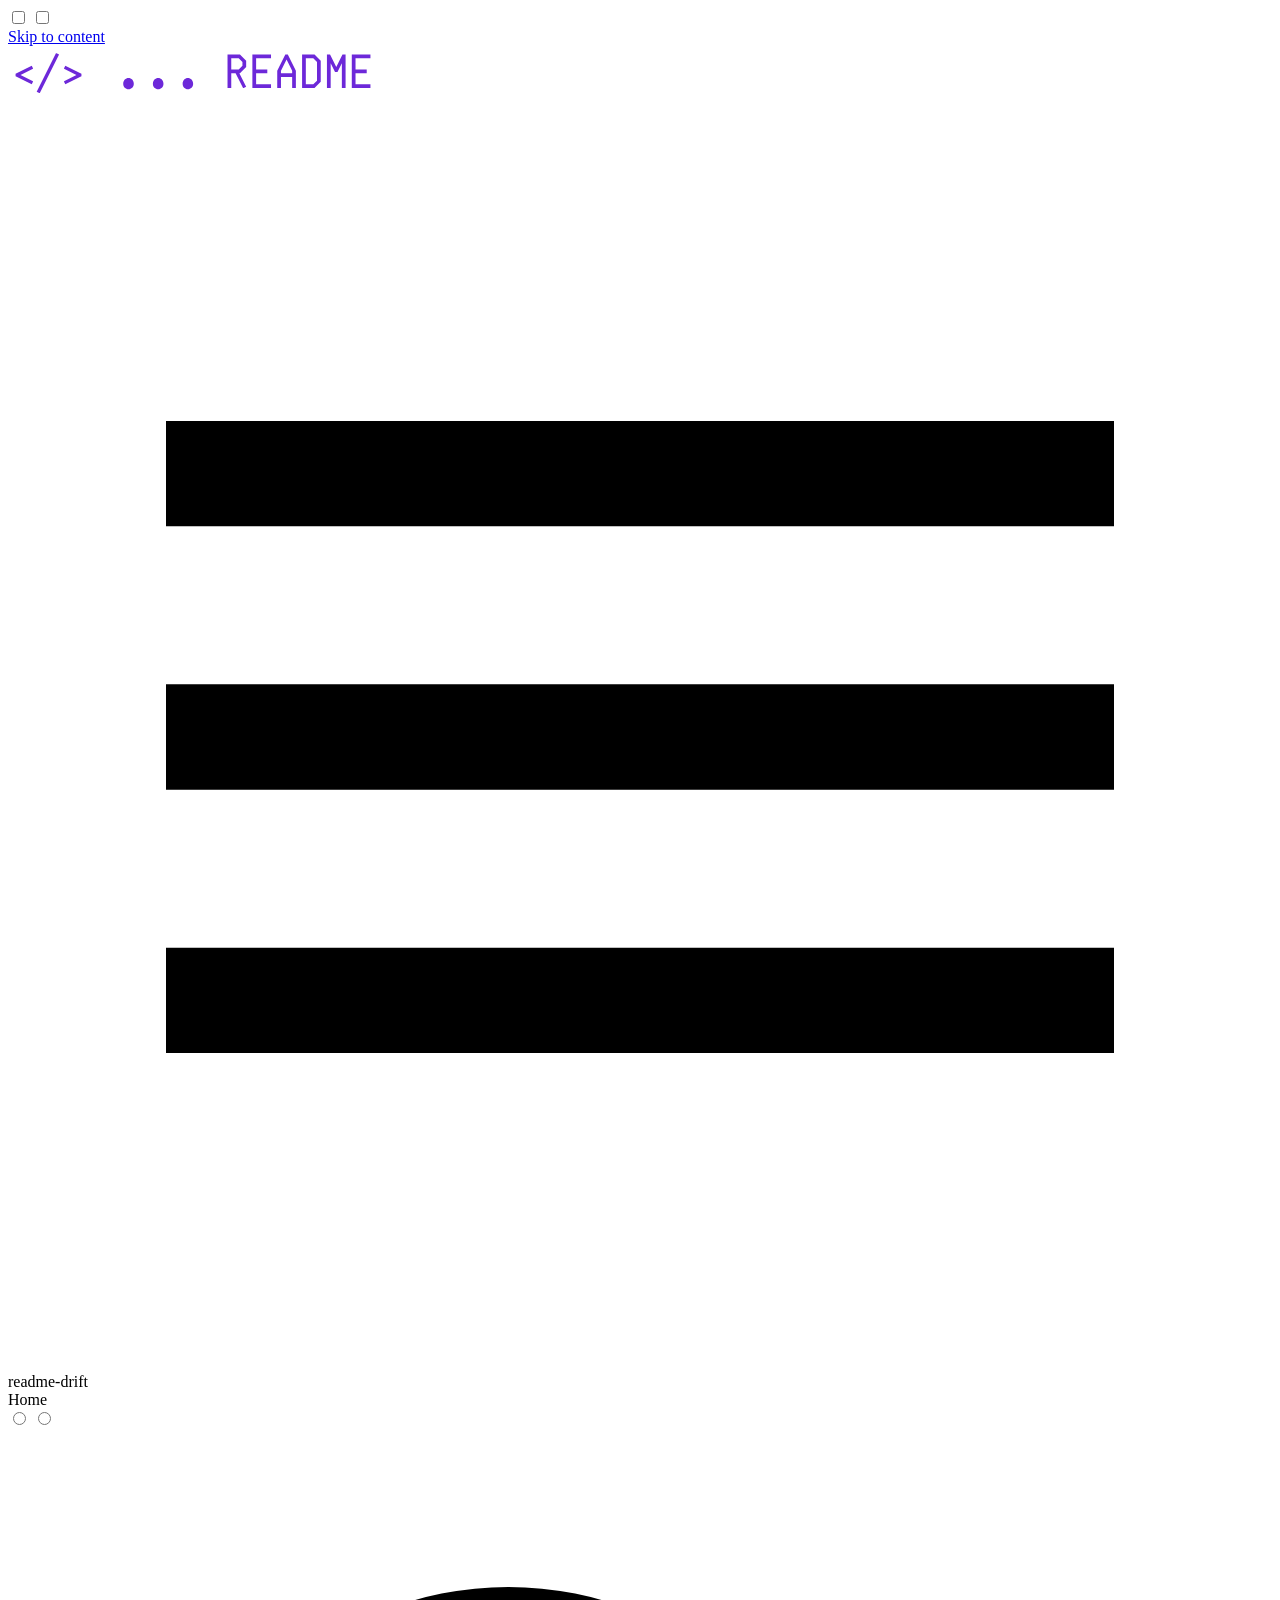
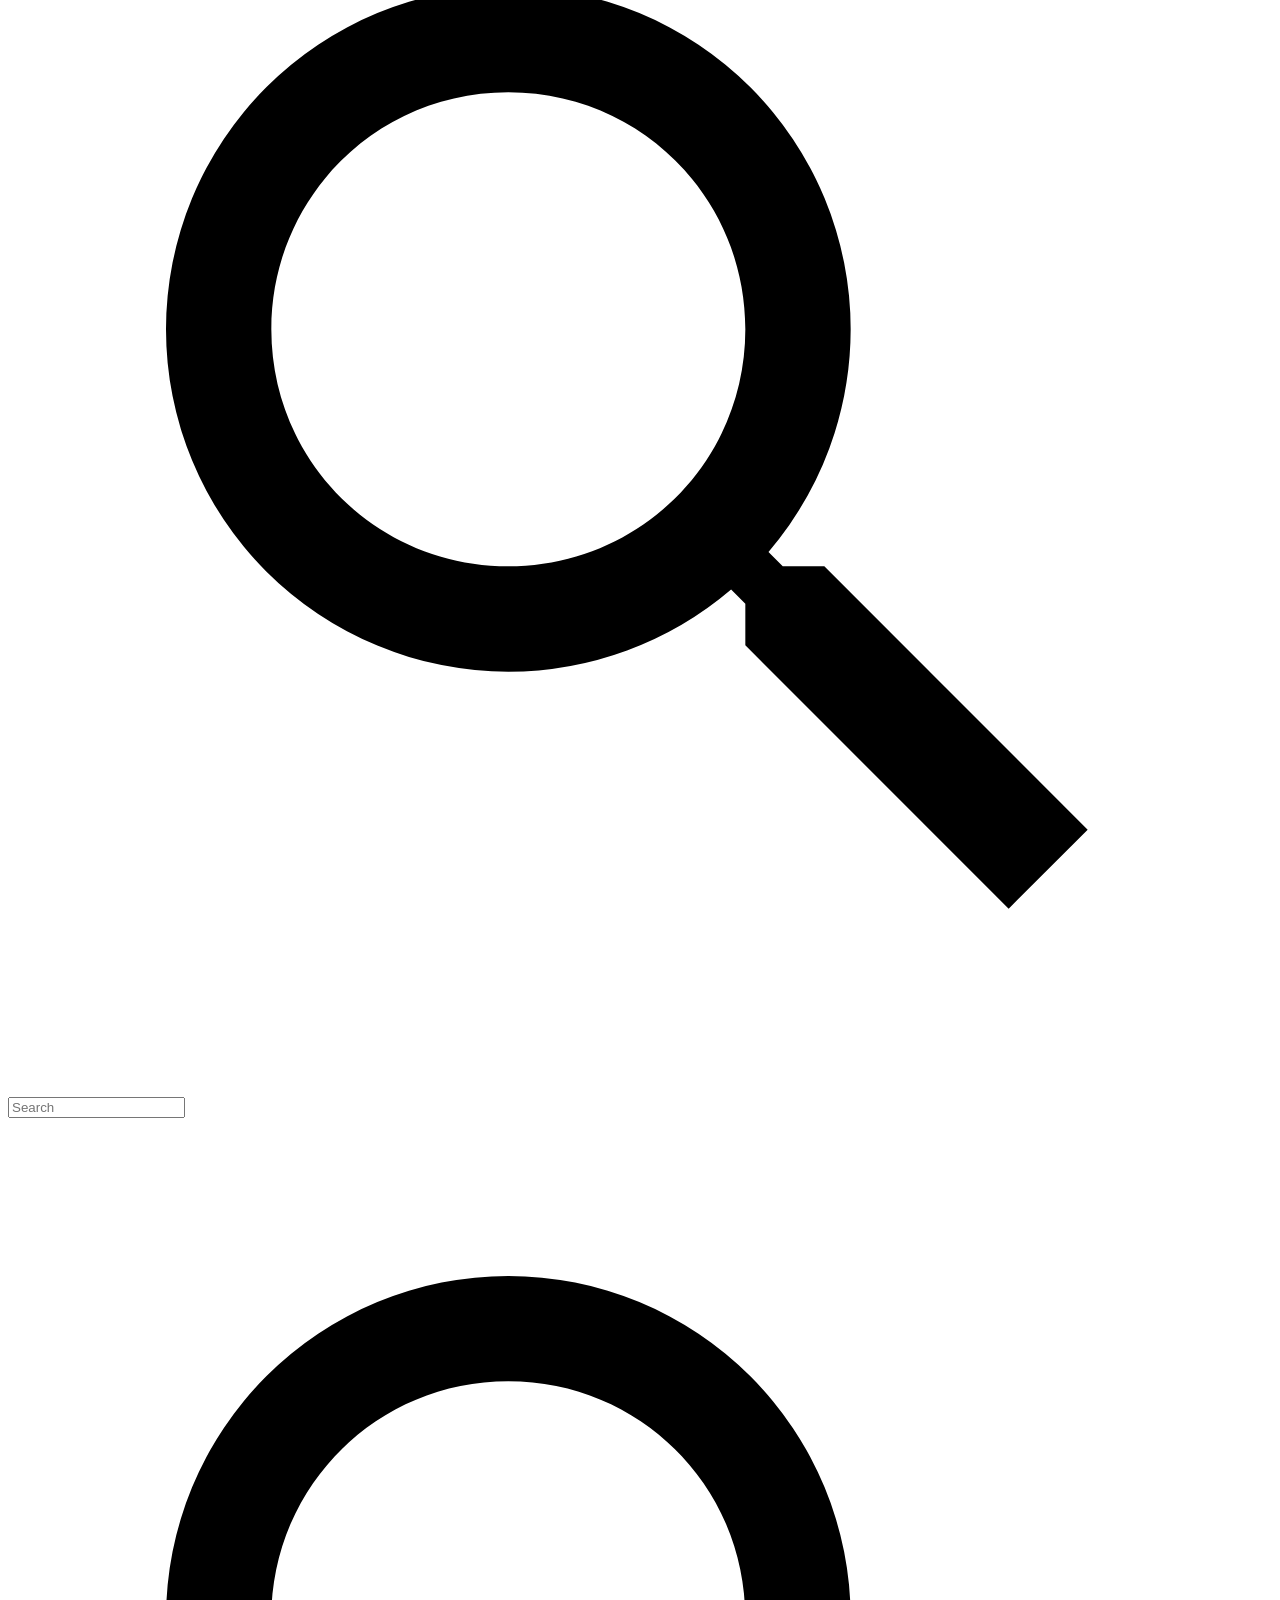
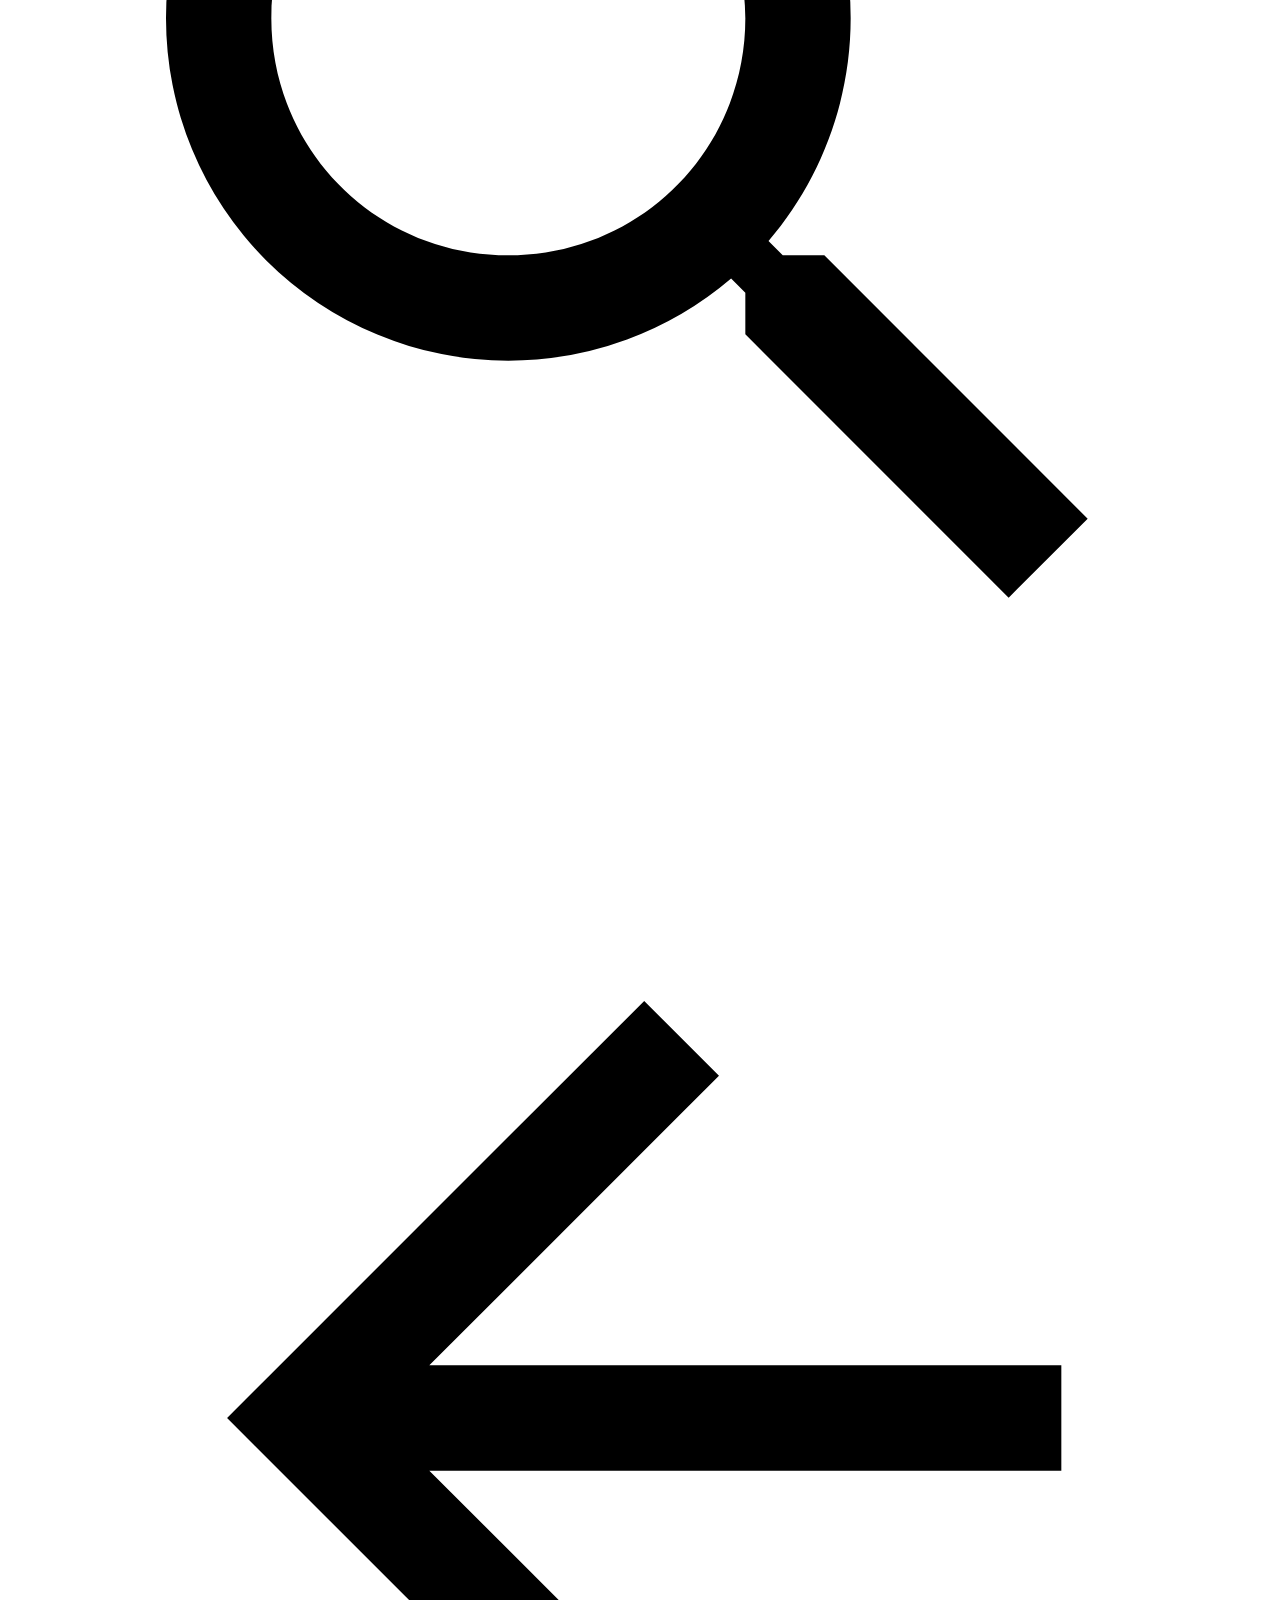
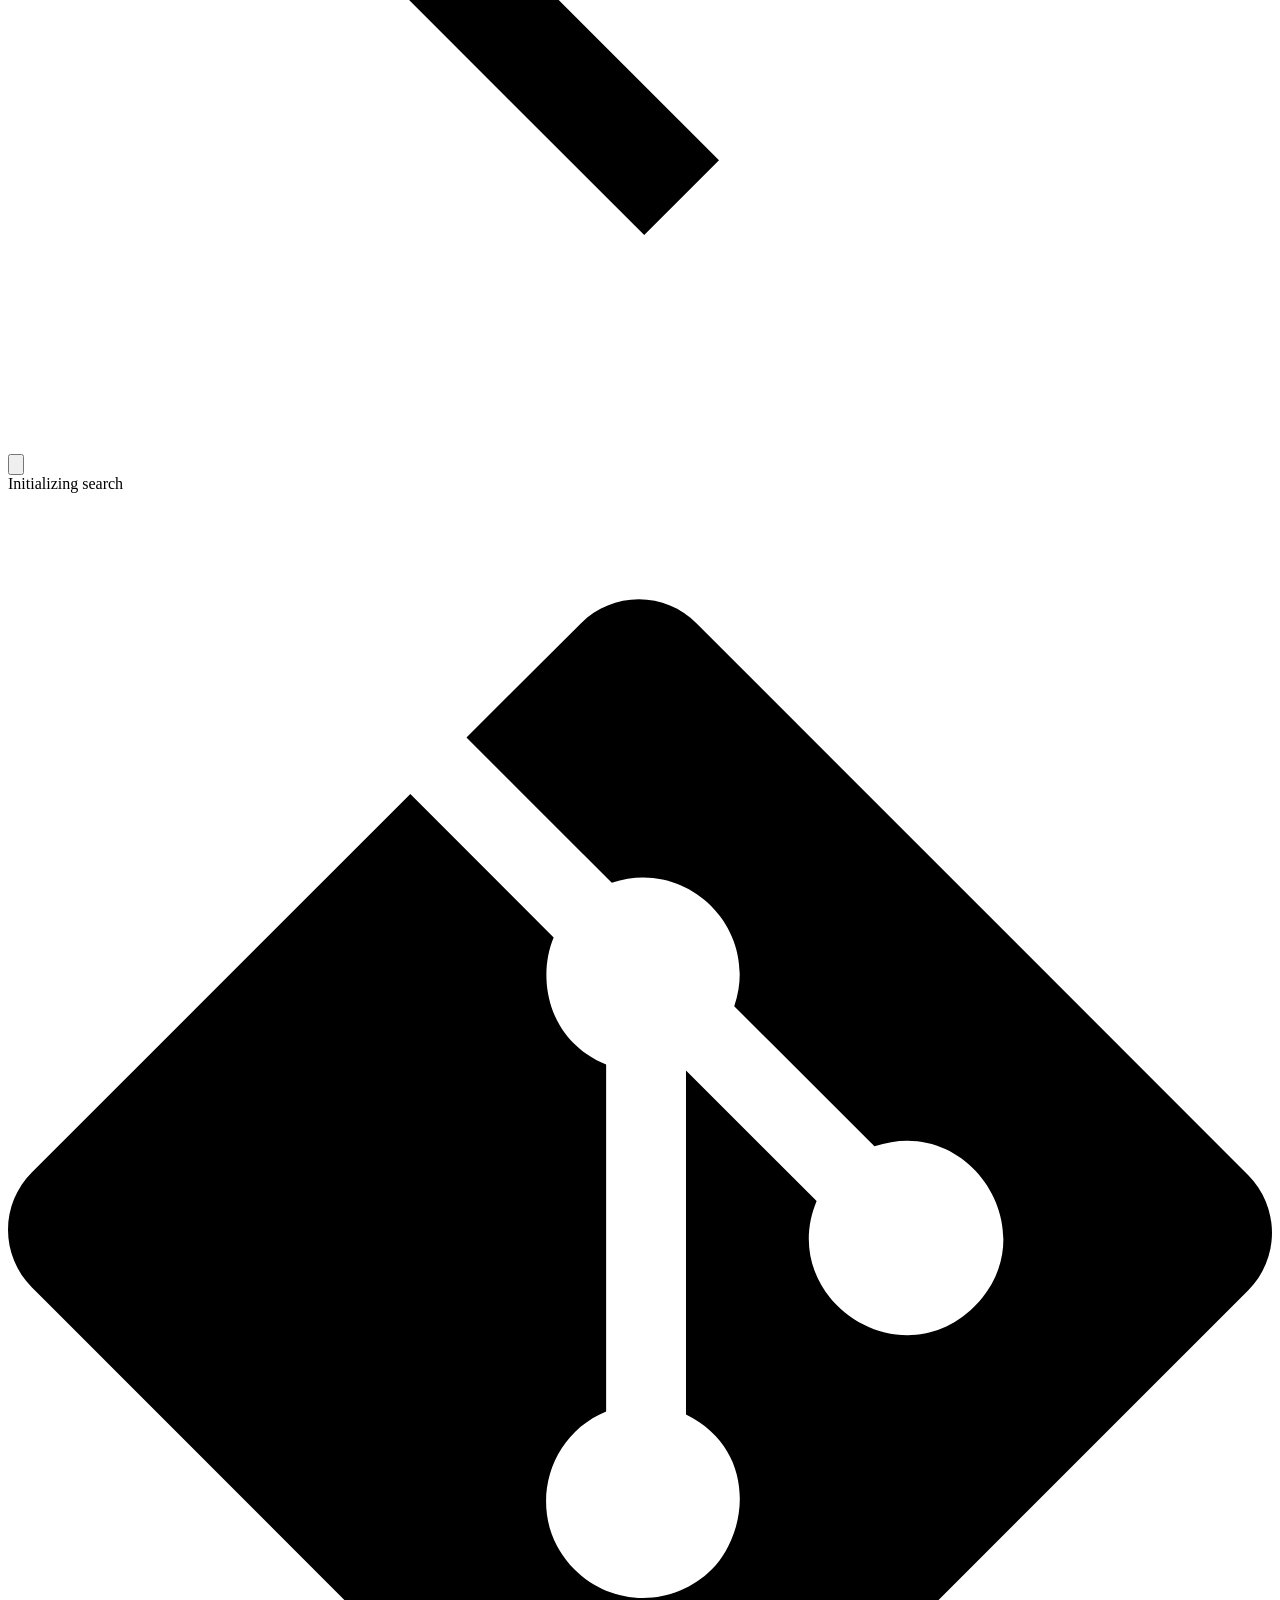
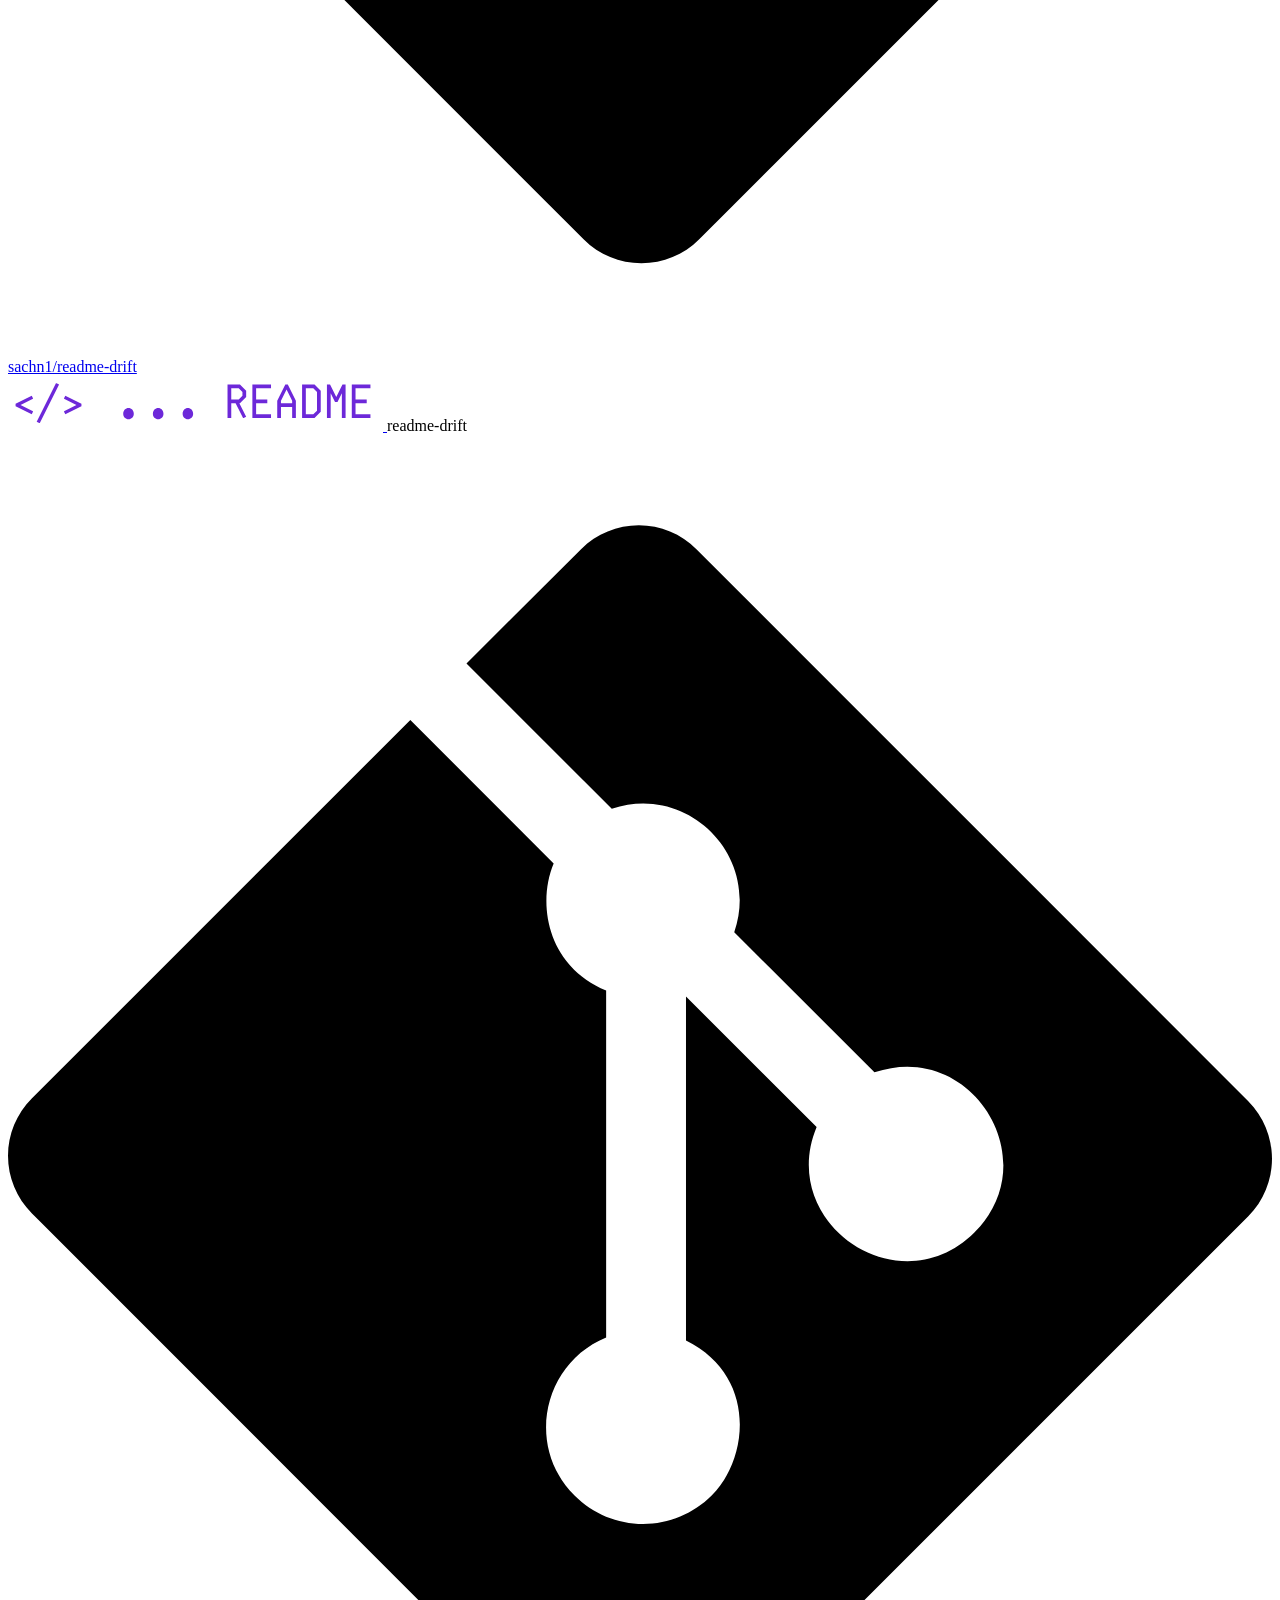
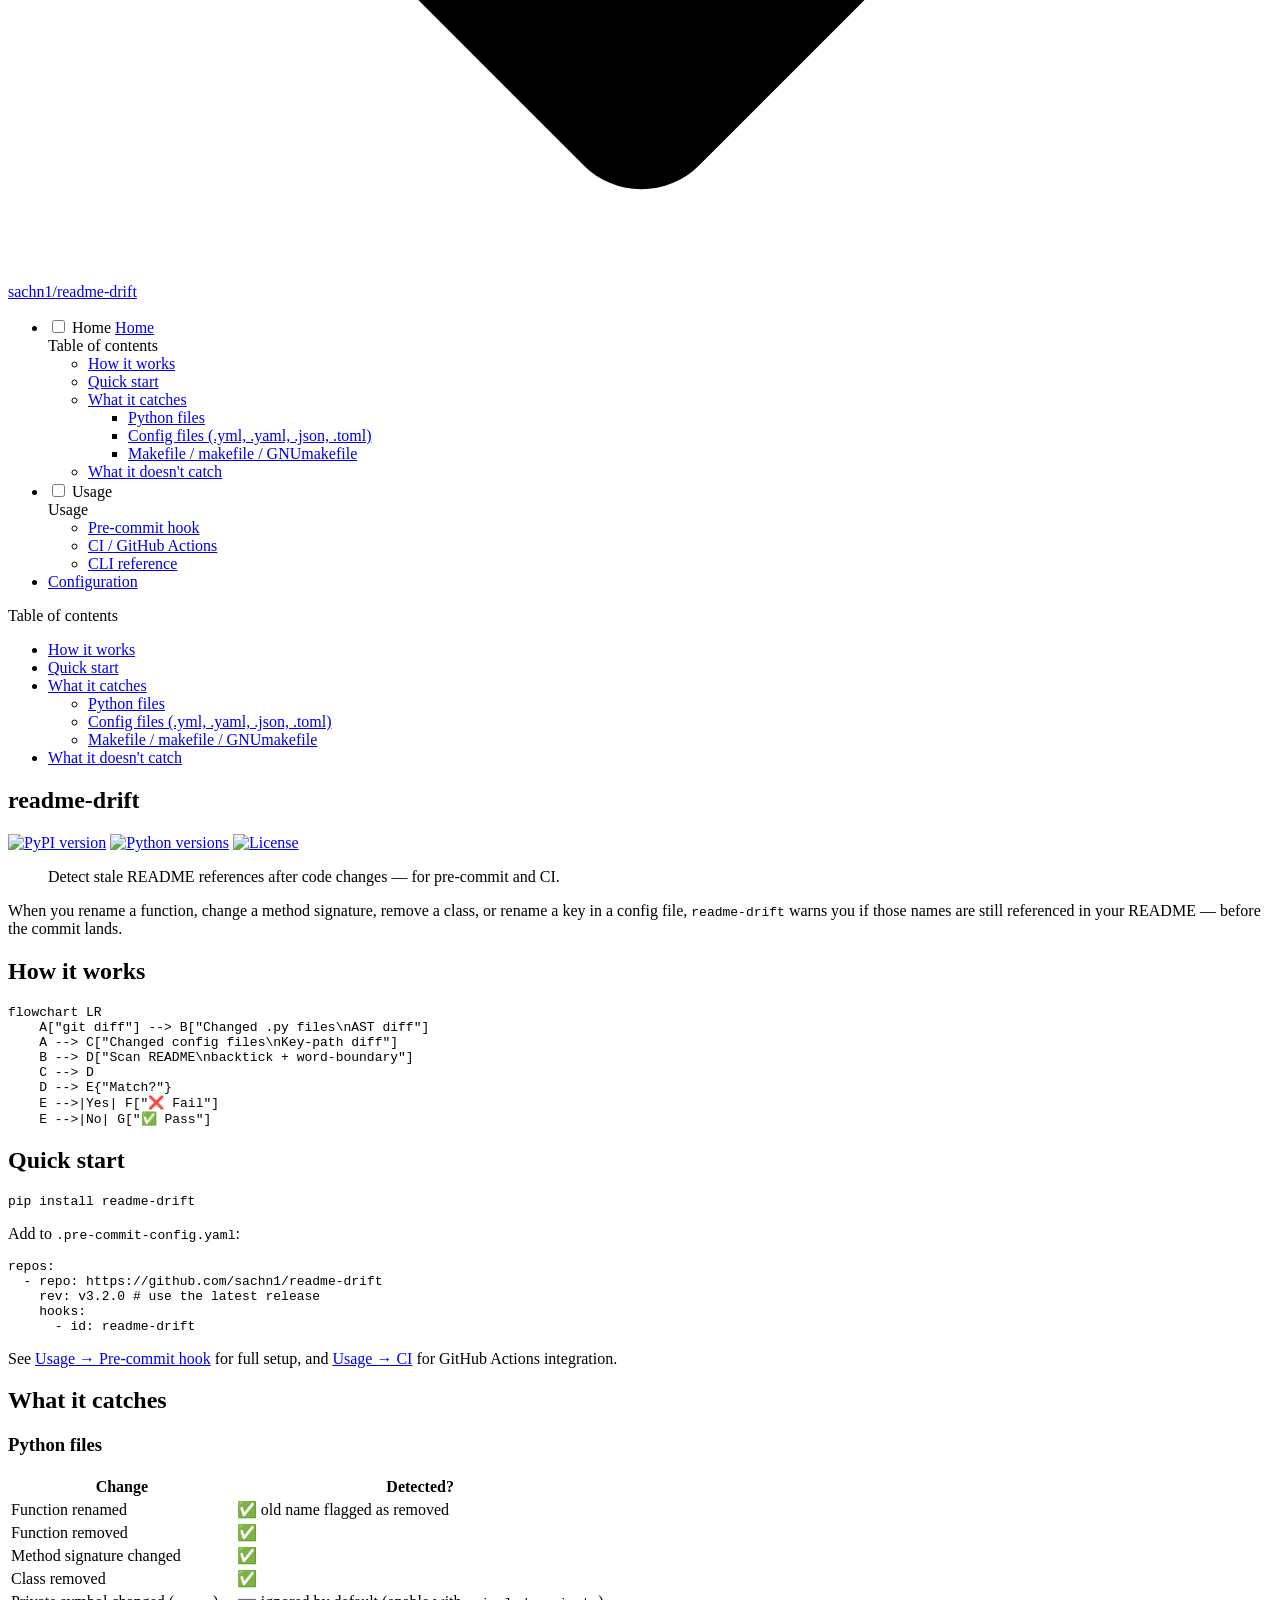
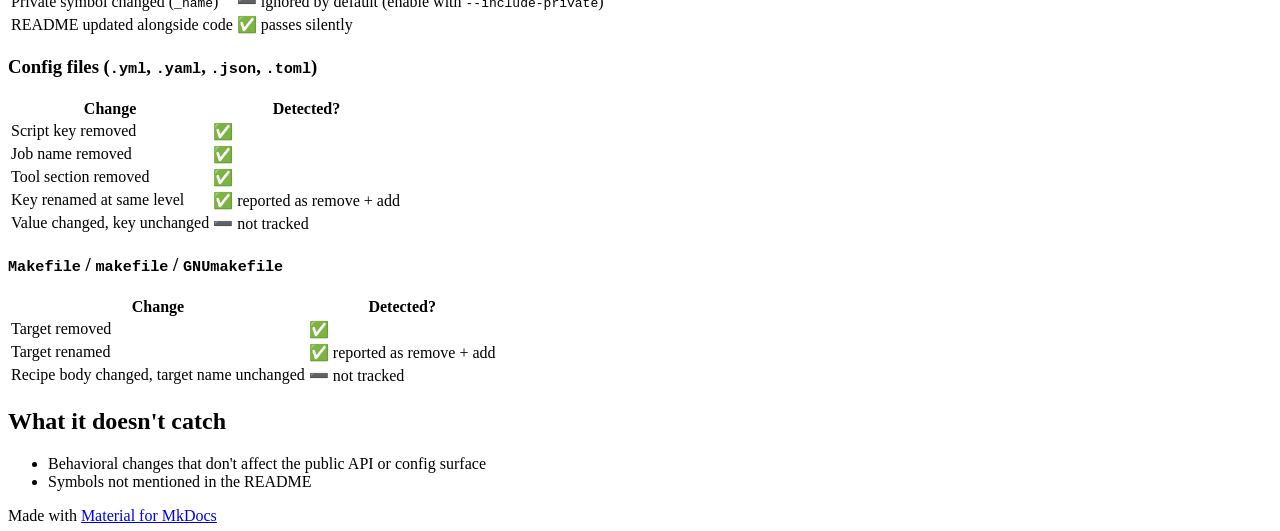
==== commit 26f72120: "Deployed 335fb64 with MkDocs version: 1.6.1" ====
--- a/index.html
+++ b/index.html
@@ -730,7 +730,7 @@
 <p>Add to <code>.pre-commit-config.yaml</code>:</p>
 <div class="highlight"><pre><span></span><code><a id="__codelineno-1-1" name="__codelineno-1-1" href="#__codelineno-1-1"></a><span class="nt">repos</span><span class="p">:</span>
 <a id="__codelineno-1-2" name="__codelineno-1-2" href="#__codelineno-1-2"></a><span class="w">  </span><span class="p p-Indicator">-</span><span class="w"> </span><span class="nt">repo</span><span class="p">:</span><span class="w"> </span><span class="l l-Scalar l-Scalar-Plain">https://github.com/sachn1/readme-drift</span>
-<a id="__codelineno-1-3" name="__codelineno-1-3" href="#__codelineno-1-3"></a><span class="w">    </span><span class="nt">rev</span><span class="p">:</span><span class="w"> </span><span class="l l-Scalar l-Scalar-Plain">v3.1.0</span><span class="w"> </span><span class="c1"># use the latest release</span>
+<a id="__codelineno-1-3" name="__codelineno-1-3" href="#__codelineno-1-3"></a><span class="w">    </span><span class="nt">rev</span><span class="p">:</span><span class="w"> </span><span class="l l-Scalar l-Scalar-Plain">v3.2.0</span><span class="w"> </span><span class="c1"># use the latest release</span>
 <a id="__codelineno-1-4" name="__codelineno-1-4" href="#__codelineno-1-4"></a><span class="w">    </span><span class="nt">hooks</span><span class="p">:</span>
 <a id="__codelineno-1-5" name="__codelineno-1-5" href="#__codelineno-1-5"></a><span class="w">      </span><span class="p p-Indicator">-</span><span class="w"> </span><span class="nt">id</span><span class="p">:</span><span class="w"> </span><span class="l l-Scalar l-Scalar-Plain">readme-drift</span>
 </code></pre></div>
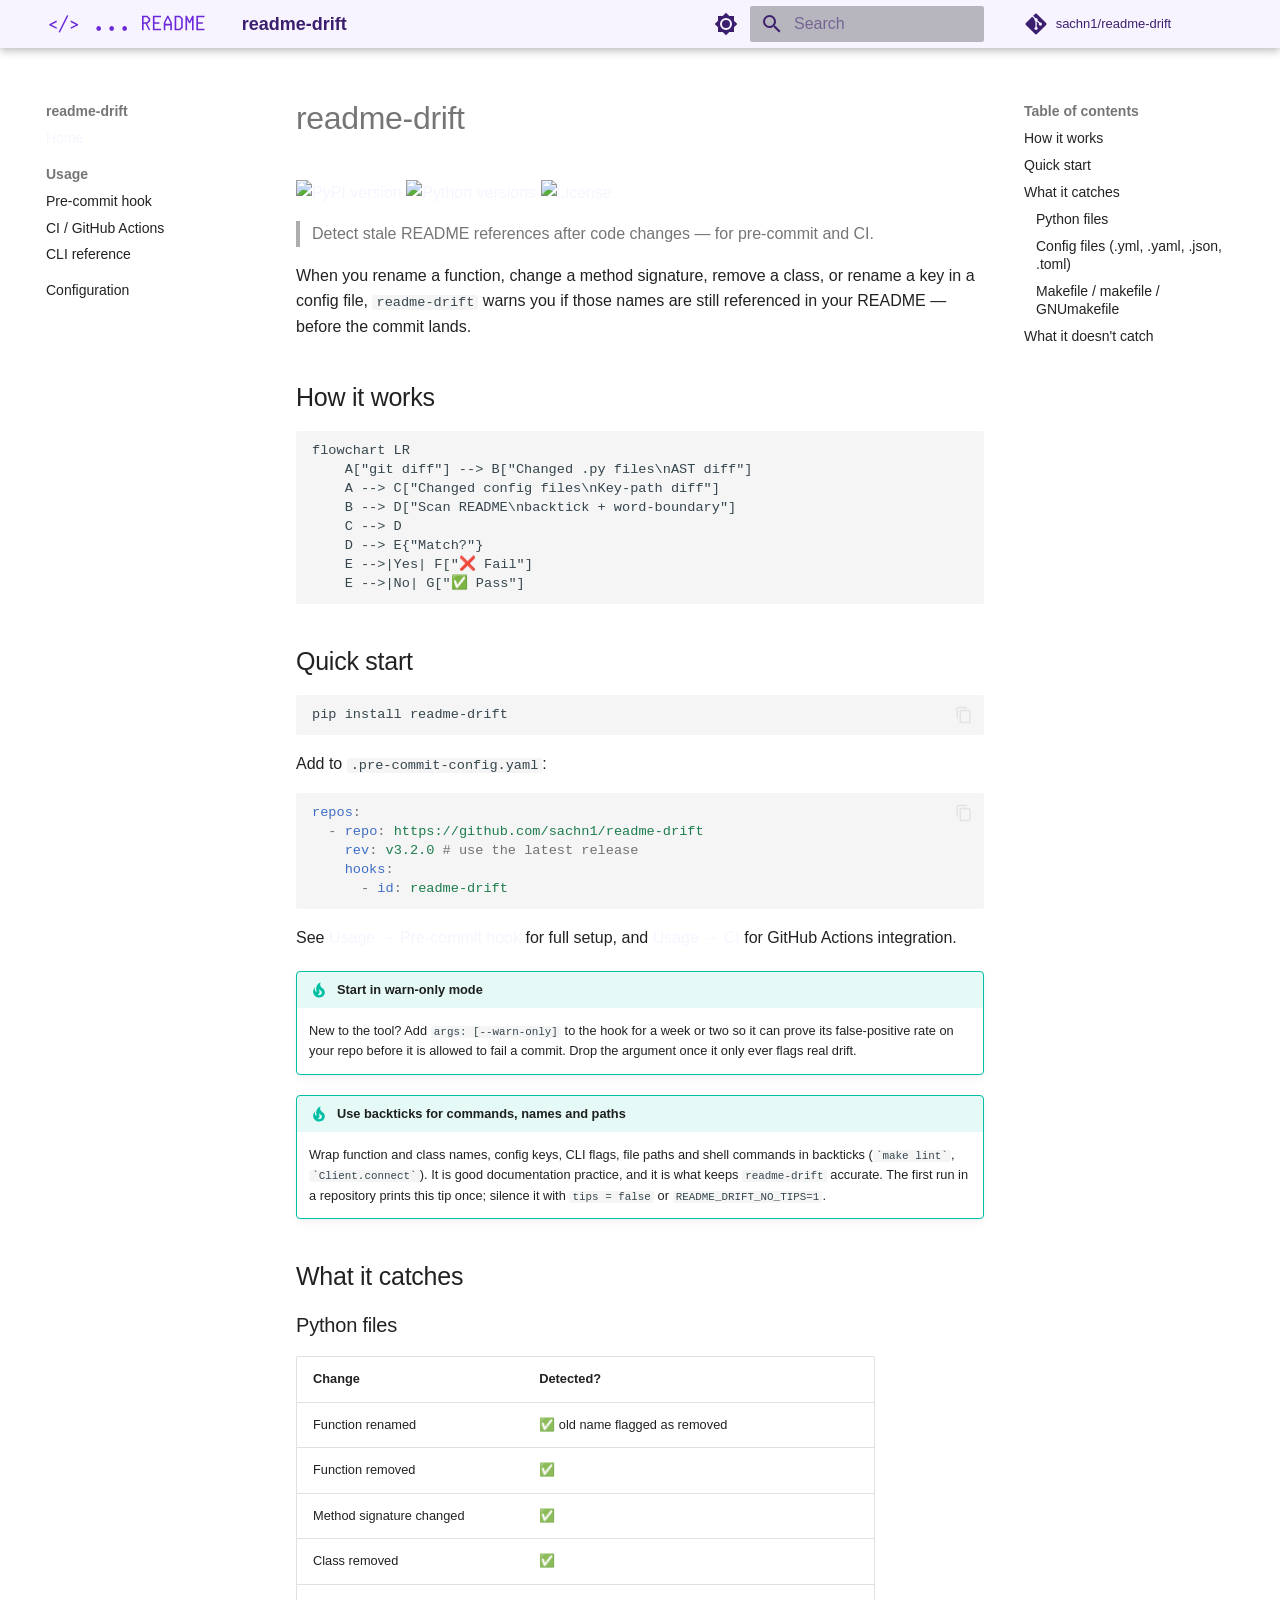
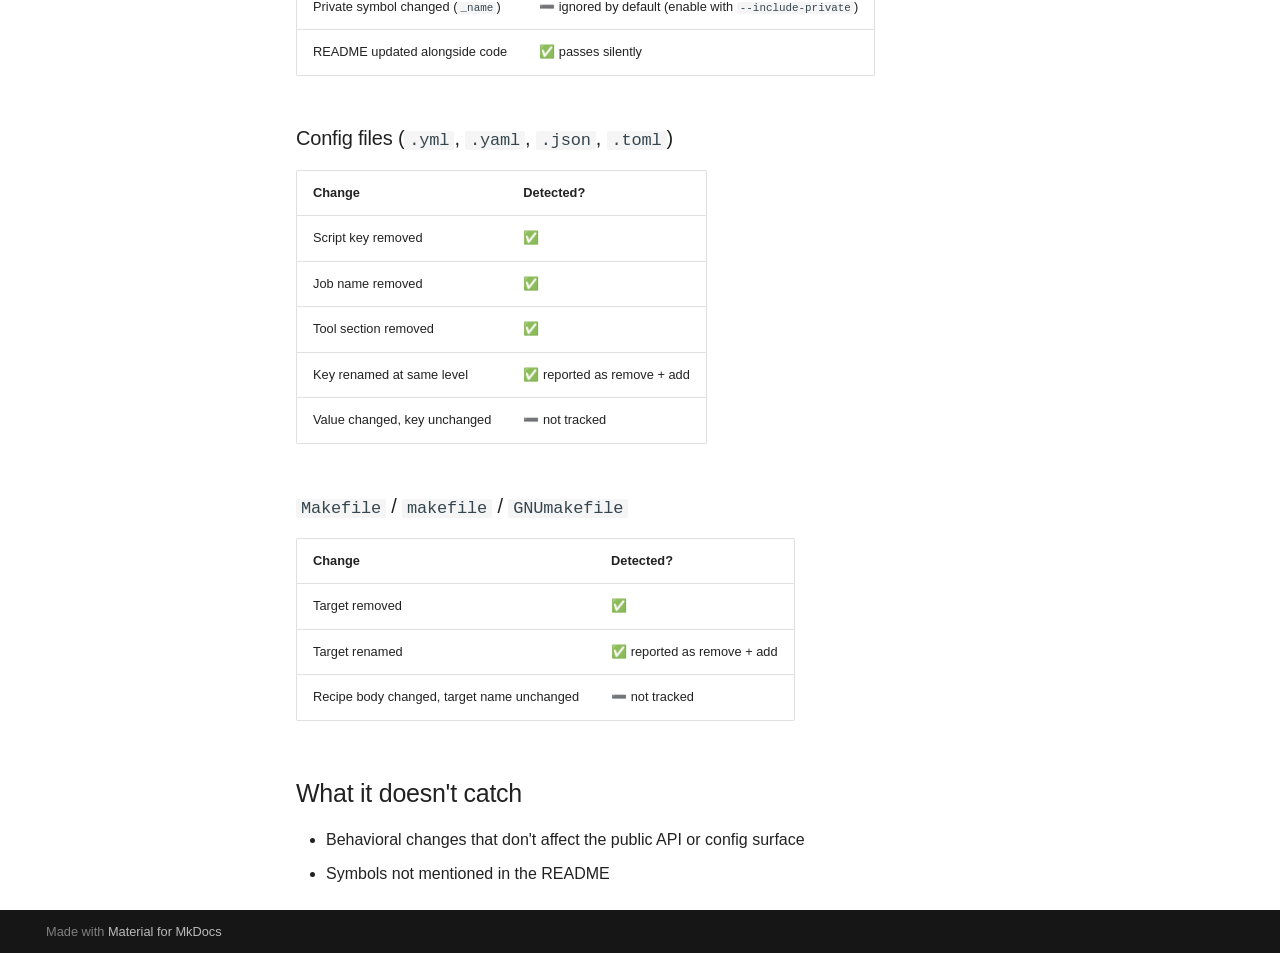
==== commit 2cd78564: "Deployed 48314c1 with MkDocs version: 1.6.1" ====
--- a/index.html
+++ b/index.html
@@ -21,7 +21,7 @@
       
       
       <link rel="icon" href="assets/logo.svg">
-      <meta name="generator" content="mkdocs-1.6.1, mkdocs-material-9.7.7">
+      <meta name="generator" content="mkdocs-1.6.1, mkdocs-material-9.8.1">
     
     
       
@@ -29,10 +29,10 @@
       
     
     
-      <link rel="stylesheet" href="assets/stylesheets/main.ec1eaa64.min.css">
-      
-        
-        <link rel="stylesheet" href="assets/stylesheets/palette.ab4e12ef.min.css">
+      <link rel="stylesheet" href="assets/stylesheets/main.57a0d79d.min.css">
+      
+        
+        <link rel="stylesheet" href="assets/stylesheets/palette.fb2fffe2.min.css">
       
       
 
@@ -735,6 +735,14 @@
 <a id="__codelineno-1-5" name="__codelineno-1-5" href="#__codelineno-1-5"></a><span class="w">      </span><span class="p p-Indicator">-</span><span class="w"> </span><span class="nt">id</span><span class="p">:</span><span class="w"> </span><span class="l l-Scalar l-Scalar-Plain">readme-drift</span>
 </code></pre></div>
 <p>See <a href="usage/pre-commit/">Usage → Pre-commit hook</a> for full setup, and <a href="usage/ci/">Usage → CI</a> for GitHub Actions integration.</p>
+<div class="admonition tip">
+<p class="admonition-title">Start in warn-only mode</p>
+<p>New to the tool? Add <code>args: [--warn-only]</code> to the hook for a week or two so it can prove its false-positive rate on your repo before it is allowed to fail a commit. Drop the argument once it only ever flags real drift.</p>
+</div>
+<div class="admonition tip">
+<p class="admonition-title">Use backticks for commands, names and paths</p>
+<p>Wrap function and class names, config keys, CLI flags, file paths and shell commands in backticks (<code>`make lint`</code>, <code>`Client.connect`</code>). It is good documentation practice, and it is what keeps <code>readme-drift</code> accurate. The first run in a repository prints this tip once; silence it with <code>tips = false</code> or <code>README_DRIFT_NO_TIPS=1</code>.</p>
+</div>
 <h2 id="what-it-catches">What it catches</h2>
 <h3 id="python-files">Python files</h3>
 <table>
@@ -885,10 +893,10 @@
     
       
       
-      <script id="__config" type="application/json">{"annotate": null, "base": ".", "features": ["navigation.instant", "navigation.sections", "content.code.copy", "navigation.top"], "search": "assets/javascripts/workers/search.2c215733.min.js", "tags": null, "translations": {"clipboard.copied": "Copied to clipboard", "clipboard.copy": "Copy to clipboard", "search.result.more.one": "1 more on this page", "search.result.more.other": "# more on this page", "search.result.none": "No matching documents", "search.result.one": "1 matching document", "search.result.other": "# matching documents", "search.result.placeholder": "Type to start searching", "search.result.term.missing": "Missing", "select.version": "Select version"}, "version": null}</script>
-    
-    
-      <script src="assets/javascripts/bundle.d7400e89.min.js"></script>
+      <script id="__config" type="application/json">{"annotate": null, "base": ".", "features": ["navigation.instant", "navigation.sections", "content.code.copy", "navigation.top"], "search": "assets/javascripts/workers/search.a7633da7.min.js", "tags": null, "translations": {"clipboard.copied": "Copied to clipboard", "clipboard.copy": "Copy to clipboard", "search.result.more.one": "1 more on this page", "search.result.more.other": "# more on this page", "search.result.none": "No matching documents", "search.result.one": "1 matching document", "search.result.other": "# matching documents", "search.result.placeholder": "Type to start searching", "search.result.term.missing": "Missing", "select.version": "Select version"}, "version": null}</script>
+    
+    
+      <script src="assets/javascripts/bundle.a5f9d56c.min.js"></script>
       
     
   </body>
--- a/assets/stylesheets/main.57a0d79d.min.css
+++ b/assets/stylesheets/main.57a0d79d.min.css
@@ -0,0 +1,6 @@
+@charset "UTF-8";html{box-sizing:border-box;-webkit-text-size-adjust:none;-moz-text-size-adjust:none;text-size-adjust:none}*,:after,:before{box-sizing:inherit}@media(prefers-reduced-motion){*,:after,:before{transition:none!important}}body{margin:0;-webkit-font-smoothing:antialiased;-moz-osx-font-smoothing:grayscale;--md-text-font-family:var(--md-text-font, _),
+    -apple-system, BlinkMacSystemFont, Helvetica, Arial, sans-serif;--md-code-font-family:var(--md-code-font, _),
+    SFMono-Regular, Consolas, Menlo, monospace}.md-typeset code:not(.focus-visible),a,button,input,label{-webkit-tap-highlight-color:transparent}a{color:inherit;text-decoration:none}hr{box-sizing:initial;display:block;height:.05rem;padding:0;overflow:visible;border:0}small{font-size:80%}sub,sup{line-height:1em}img{border-style:none}table{border-spacing:0;border-collapse:initial}td,th{font-weight:400;vertical-align:top}button{padding:0;margin:0;font-family:inherit;font-size:inherit;background:#0000;border:0}input{border:0;outline:none}:root{--md-primary-fg-color:#4051b5;--md-primary-fg-color--light:#5d6cc0;--md-primary-fg-color--dark:#303fa1;--md-primary-bg-color:#fff;--md-primary-bg-color--light:#ffffffb3;--md-accent-fg-color:#526cfe;--md-accent-fg-color--transparent:#526cfe1a;--md-accent-bg-color:#fff;--md-accent-bg-color--light:#ffffffb3;--md-typeset-table-sort-icon:url("data:image/svg+xml;charset=utf-8,<svg xmlns='http://www.w3.org/2000/svg' viewBox='0 0 24 24'><path d='m18 21-4-4h3V7h-3l4-4 4 4h-3v10h3M2 19v-2h10v2M2 13v-2h7v2M2 7V5h4v2z'/></svg>");--md-typeset-table-sort-icon--asc:url("data:image/svg+xml;charset=utf-8,<svg xmlns='http://www.w3.org/2000/svg' viewBox='0 0 24 24'><path d='M19 17h3l-4 4-4-4h3V3h2M2 17h10v2H2M6 5v2H2V5m0 6h7v2H2z'/></svg>");--md-typeset-table-sort-icon--desc:url("data:image/svg+xml;charset=utf-8,<svg xmlns='http://www.w3.org/2000/svg' viewBox='0 0 24 24'><path d='M19 7h3l-4-4-4 4h3v14h2M2 17h10v2H2M6 5v2H2V5m0 6h7v2H2z'/></svg>")}[data-md-color-scheme=default]{color-scheme:light}[data-md-color-scheme=default] img[src$="#gh-dark-mode-only"],[data-md-color-scheme=default] img[src$="#only-dark"]{display:none}:root,[data-md-color-scheme=default]{--md-hue:225deg;--md-default-fg-color:#000000de;--md-default-fg-color--light:#0000008a;--md-default-fg-color--lighter:#00000052;--md-default-fg-color--lightest:#00000012;--md-default-bg-color:#fff;--md-default-bg-color--light:#ffffffb3;--md-default-bg-color--lighter:#ffffff4d;--md-default-bg-color--lightest:#ffffff1f;--md-code-fg-color:#36464e;--md-code-bg-color:#f5f5f5;--md-code-bg-color--light:#f5f5f5b3;--md-code-bg-color--lighter:#f5f5f54d;--md-code-hl-color:#4287ff;--md-code-hl-color--light:#4287ff1a;--md-code-hl-number-color:#d52a2a;--md-code-hl-special-color:#db1457;--md-code-hl-function-color:#a846b9;--md-code-hl-constant-color:#6e59d9;--md-code-hl-keyword-color:#3f6ec6;--md-code-hl-string-color:#1c7d4d;--md-code-hl-name-color:var(--md-code-fg-color);--md-code-hl-operator-color:var(--md-default-fg-color--light);--md-code-hl-punctuation-color:var(--md-default-fg-color--light);--md-code-hl-comment-color:var(--md-default-fg-color--light);--md-code-hl-generic-color:var(--md-default-fg-color--light);--md-code-hl-variable-color:var(--md-default-fg-color--light);--md-typeset-color:var(--md-default-fg-color);--md-typeset-a-color:var(--md-primary-fg-color);--md-typeset-del-color:#f5503d26;--md-typeset-ins-color:#0bd57026;--md-typeset-kbd-color:#fafafa;--md-typeset-kbd-accent-color:#fff;--md-typeset-kbd-border-color:#b8b8b8;--md-typeset-mark-color:#ffff0080;--md-typeset-table-color:#0000001f;--md-typeset-table-color--light:#00000009;--md-admonition-fg-color:var(--md-default-fg-color);--md-admonition-bg-color:var(--md-default-bg-color);--md-warning-fg-color:#000000de;--md-warning-bg-color:#ff9;--md-footer-fg-color:#fff;--md-footer-fg-color--light:#ffffffb3;--md-footer-fg-color--lighter:#ffffff73;--md-footer-bg-color:#000000de;--md-footer-bg-color--dark:#00000052;--md-shadow-z1:0 0.2rem 0.5rem #0000000d,
+    0 0 0.05rem #0000001a;--md-shadow-z2:0 0.2rem 0.5rem #0000001a,
+    0 0 0.05rem #00000040;--md-shadow-z3:0 0.2rem 0.5rem #0003,
+    0 0 0.05rem #00000059}.md-icon svg{display:block;width:1.2rem;height:1.2rem;fill:currentcolor}aside,body,input{font-family:var(--md-text-font-family);font-feature-settings:"kern","liga";color:var(--md-typeset-color)}code,kbd,pre{font-family:var(--md-code-font-family);font-feature-settings:"kern"}.md-typeset{font-size:.8rem;line-height:1.6;overflow-wrap:break-word;-webkit-print-color-adjust:exact;color-adjust:exact}@media print{.md-typeset{font-size:.68rem}.md-typeset code,.md-typeset kbd,.md-typeset pre{white-space:pre-wrap}}.md-typeset blockquote,.md-typeset dl,.md-typeset figure,.md-typeset ol,.md-typeset pre,.md-typeset ul{margin-top:1em;margin-bottom:1em}.md-typeset h1{margin:0 0 1.25em;font-size:2em;line-height:1.3;color:var(--md-default-fg-color--light)}.md-typeset h1,.md-typeset h2{font-weight:300;letter-spacing:-.01em}.md-typeset h2{margin:1.6em 0 .64em;font-size:1.5625em;line-height:1.4}.md-typeset h3{margin:1.6em 0 .8em;font-size:1.25em;font-weight:400;line-height:1.5;letter-spacing:-.01em}.md-typeset h2+h3{margin-top:.8em}.md-typeset h4{margin:1em 0;font-weight:700;letter-spacing:-.01em}.md-typeset h5,.md-typeset h6{margin:1.25em 0;font-size:.8em;font-weight:700;color:var(--md-default-fg-color--light);letter-spacing:-.01em}.md-typeset h5{text-transform:uppercase}.md-typeset h5 code{text-transform:none}.md-typeset hr{display:flow-root;margin:1.5em 0;border-bottom:.05rem solid var(--md-default-fg-color--lightest)}.md-typeset a{color:var(--md-typeset-a-color);word-break:break-word}.md-typeset a,.md-typeset a:before{transition:color 125ms}.md-typeset a:focus,.md-typeset a:hover{color:var(--md-accent-fg-color)}.md-typeset a:focus code,.md-typeset a:hover code{color:var(--md-accent-fg-color);background-color:var(--md-accent-fg-color--transparent)}.md-typeset a code{color:var(--md-typeset-a-color)}.md-typeset a.focus-visible{outline-color:var(--md-accent-fg-color);outline-offset:.2rem}.md-typeset code,.md-typeset kbd,.md-typeset pre{font-variant-ligatures:none;color:var(--md-code-fg-color);direction:ltr;transition:background-color 125ms}.md-typeset code{padding:0 .2941176471em;font-size:.85em;word-break:break-word;background-color:var(--md-code-bg-color);border-radius:.1rem;-webkit-box-decoration-break:clone;box-decoration-break:clone;transition:color 125ms,background-color 125ms}.md-typeset code:not(.focus-visible){outline:none}.md-typeset pre{position:relative;display:flow-root;line-height:1.4}.md-typeset pre>code{display:block;padding:.7720588235em 1.1764705882em;margin:0;overflow:auto;word-break:normal;touch-action:auto;scrollbar-color:var(--md-default-fg-color--lighter) #0000;scrollbar-width:thin;outline-color:var(--md-accent-fg-color);box-shadow:none;-webkit-box-decoration-break:slice;box-decoration-break:slice}.md-typeset pre>code:hover{scrollbar-color:var(--md-accent-fg-color) #0000}.md-typeset pre>code::-webkit-scrollbar{width:.2rem;height:.2rem}.md-typeset pre>code::-webkit-scrollbar-thumb{background-color:var(--md-default-fg-color--lighter)}.md-typeset pre>code::-webkit-scrollbar-thumb:hover{background-color:var(--md-accent-fg-color)}.md-typeset kbd{display:inline-block;padding:0 .6666666667em;font-size:.75em;color:var(--md-default-fg-color);word-break:break-word;vertical-align:text-top;background-color:var(--md-typeset-kbd-color);border-radius:.1rem;box-shadow:0 .1rem 0 .05rem var(--md-typeset-kbd-border-color),0 .1rem 0 var(--md-typeset-kbd-border-color),0 -.1rem .2rem var(--md-typeset-kbd-accent-color) inset}.md-typeset mark{color:inherit;word-break:break-word;background-color:var(--md-typeset-mark-color);-webkit-box-decoration-break:clone;box-decoration-break:clone}.md-typeset abbr{text-decoration:none;cursor:help}.md-typeset [data-preview],.md-typeset abbr{border-bottom:.05rem dotted var(--md-default-fg-color--light)}.md-typeset small{opacity:.75}[dir=ltr] .md-typeset sub,[dir=ltr] .md-typeset sup{margin-left:.078125em}[dir=rtl] .md-typeset sub,[dir=rtl] .md-typeset sup{margin-right:.078125em}[dir=ltr] .md-typeset blockquote{padding-left:.6rem;border-left:.2rem solid var(--md-default-fg-color--lighter)}[dir=rtl] .md-typeset blockquote{padding-right:.6rem;border-right:.2rem solid var(--md-default-fg-color--lighter)}.md-typeset blockquote{margin-left:0;margin-right:0;color:var(--md-default-fg-color--light)}.md-typeset ul{list-style-type:disc}.md-typeset ul[type]{list-style-type:revert-layer}[dir=ltr] .md-typeset ol,[dir=ltr] .md-typeset ol li ol,[dir=ltr] .md-typeset ol li ul,[dir=ltr] .md-typeset ul,[dir=ltr] .md-typeset ul li ol,[dir=ltr] .md-typeset ul li ul{margin-left:.625em}[dir=rtl] .md-typeset ol,[dir=rtl] .md-typeset ol li ol,[dir=rtl] .md-typeset ol li ul,[dir=rtl] .md-typeset ul,[dir=rtl] .md-typeset ul li ol,[dir=rtl] .md-typeset ul li ul{margin-right:.625em}.md-typeset ol,.md-typeset ul{padding:0}.md-typeset ol:not([hidden]),.md-typeset ul:not([hidden]){display:flow-root}.md-typeset ol ol,.md-typeset ul ol{list-style-type:lower-alpha}.md-typeset ol ol ol,.md-typeset ul ol ol{list-style-type:lower-roman}.md-typeset ol ol ol ol,.md-typeset ul ol ol ol{list-style-type:upper-alpha}.md-typeset ol ol ol ol ol,.md-typeset ul ol ol ol ol{list-style-type:upper-roman}.md-typeset ol[type],.md-typeset ul[type]{list-style-type:revert-layer}[dir=ltr] .md-typeset ol li,[dir=ltr] .md-typeset ul li{margin-left:1.25em}[dir=rtl] .md-typeset ol li,[dir=rtl] .md-typeset ul li{margin-right:1.25em}.md-typeset ol li,.md-typeset ul li{margin-bottom:.5em}.md-typeset ol li blockquote,.md-typeset ol li p,.md-typeset ul li blockquote,.md-typeset ul li p{margin:.5em 0}.md-typeset ol li:last-child,.md-typeset ul li:last-child{margin-bottom:0}.md-typeset ol li ol,.md-typeset ol li ul,.md-typeset ul li ol,.md-typeset ul li ul{margin-top:.5em;margin-bottom:.5em}[dir=ltr] .md-typeset dd{margin-left:1.875em}[dir=rtl] .md-typeset dd{margin-right:1.875em}.md-typeset dd{margin-top:1em;margin-bottom:1.5em}.md-typeset img,.md-typeset svg,.md-typeset video{max-width:100%;height:auto}.md-typeset img[align=left]{margin:1em 1em 1em 0}.md-typeset img[align=right]{margin:1em 0 1em 1em}.md-typeset img[align]:only-child{margin-top:0}.md-typeset figure{display:flow-root;width:fit-content;max-width:100%;margin:1em auto;text-align:center}.md-typeset figure img{display:block;margin:0 auto}.md-typeset figcaption{max-width:24rem;margin:1em auto;font-style:italic}.md-typeset iframe{max-width:100%}.md-typeset table:not([class]){display:inline-block;max-width:100%;overflow:auto;font-size:.64rem;touch-action:auto;background-color:var(--md-default-bg-color);border:.05rem solid var(--md-typeset-table-color);border-radius:.1rem}@media print{.md-typeset table:not([class]){display:table}}.md-typeset table:not([class])+*{margin-top:1.5em}.md-typeset table:not([class]) td>:first-child,.md-typeset table:not([class]) th>:first-child{margin-top:0}.md-typeset table:not([class]) td>:last-child,.md-typeset table:not([class]) th>:last-child{margin-bottom:0}.md-typeset table:not([class]) td:not([align]),.md-typeset table:not([class]) th:not([align]){text-align:left}[dir=rtl] .md-typeset table:not([class]) td:not([align]),[dir=rtl] .md-typeset table:not([class]) th:not([align]){text-align:right}.md-typeset table:not([class]) th{min-width:5rem;padding:.9375em 1.25em;font-weight:700;vertical-align:top}.md-typeset table:not([class]) td{padding:.9375em 1.25em;vertical-align:top;border-top:.05rem solid var(--md-typeset-table-color)}.md-typeset table:not([class]) tbody tr{transition:background-color 125ms}.md-typeset table:not([class]) tbody tr:hover{background-color:var(--md-typeset-table-color--light);box-shadow:0 .05rem 0 var(--md-default-bg-color) inset}.md-typeset table:not([class]) a{word-break:normal}.md-typeset table th[role=columnheader]{cursor:pointer}[dir=ltr] .md-typeset table th[role=columnheader]:after{margin-left:.5em}[dir=rtl] .md-typeset table th[role=columnheader]:after{margin-right:.5em}.md-typeset table th[role=columnheader]:after{display:inline-block;width:1.2em;height:1.2em;vertical-align:text-bottom;content:"";-webkit-mask-image:var(--md-typeset-table-sort-icon);mask-image:var(--md-typeset-table-sort-icon);-webkit-mask-repeat:no-repeat;mask-repeat:no-repeat;-webkit-mask-size:contain;mask-size:contain;transition:background-color 125ms}.md-typeset table th[role=columnheader]:hover:after{background-color:var(--md-default-fg-color--lighter)}.md-typeset table th[role=columnheader][aria-sort=ascending]:after{background-color:var(--md-default-fg-color--light);-webkit-mask-image:var(--md-typeset-table-sort-icon--asc);mask-image:var(--md-typeset-table-sort-icon--asc)}.md-typeset table th[role=columnheader][aria-sort=descending]:after{background-color:var(--md-default-fg-color--light);-webkit-mask-image:var(--md-typeset-table-sort-icon--desc);mask-image:var(--md-typeset-table-sort-icon--desc)}.md-typeset__scrollwrap{margin:1em -.8rem;overflow-x:auto;touch-action:auto}.md-typeset__table{display:inline-block;padding:0 .8rem;margin-bottom:.5em}@media print{.md-typeset__table{display:block}}html .md-typeset__table table{display:table;width:100%;margin:0;overflow:hidden}@media screen and (max-width:44.984375em){.md-content__inner>pre{margin:1em -.8rem}.md-content__inner>pre code{border-radius:0}}.md-typeset .md-author{position:relative;display:block;flex-shrink:0;width:1.6rem;height:1.6rem;overflow:hidden;border-radius:100%;transition:color 125ms,transform 125ms}.md-typeset .md-author img{display:block}.md-typeset .md-author--more{font-size:.6rem;font-weight:700;line-height:1.6rem;color:var(--md-default-fg-color--lighter);text-align:center;background:var(--md-default-fg-color--lightest)}.md-typeset .md-author--long{width:2.4rem;height:2.4rem}.md-typeset a.md-author{transform:scale(1)}.md-typeset a.md-author img{filter:grayscale(100%) opacity(75%);border-radius:100%;transition:filter 125ms}.md-typeset a.md-author:focus,.md-typeset a.md-author:hover{z-index:1;transform:scale(1.1)}.md-typeset a.md-author:focus img,.md-typeset a.md-author:hover img{filter:grayscale(0)}.md-banner{overflow:auto;color:var(--md-footer-fg-color);background-color:var(--md-footer-bg-color)}@media print{.md-banner{display:none}}.md-banner--warning{color:var(--md-warning-fg-color);background-color:var(--md-warning-bg-color)}.md-banner__inner{padding:0 .8rem;margin:.6rem auto;font-size:.7rem}[dir=ltr] .md-banner__button{float:right}[dir=rtl] .md-banner__button{float:left}.md-banner__button{color:inherit;cursor:pointer;transition:opacity .25s}.no-js .md-banner__button{display:none}.md-banner__button:hover{opacity:.7}html{height:100%;overflow-x:hidden;font-size:125%}@media screen and (min-width:100em){html{font-size:137.5%}}@media screen and (min-width:125em){html{font-size:150%}}body{position:relative;display:flex;flex-direction:column;width:100%;min-height:100%;font-size:.5rem;background-color:var(--md-default-bg-color)}@media print{body{display:block}}@media screen and (max-width:59.984375em){body[data-md-scrolllock]{position:fixed}}.md-grid{max-width:61rem;margin-left:auto;margin-right:auto}.md-container{display:flex;flex-grow:1;flex-direction:column}@media print{.md-container{display:block}}.md-main{flex-grow:1}.md-main__inner{display:flex;height:100%;margin-top:1.5rem}.md-ellipsis{overflow:hidden;text-overflow:ellipsis}.md-toggle{display:none}.md-option{position:absolute;width:0;height:0;opacity:0}.md-option:checked+label:not([hidden]){display:block}.md-option.focus-visible+label{outline-style:auto;outline-color:var(--md-accent-fg-color)}.md-skip{position:fixed;z-index:-1;padding:.3rem .5rem;margin:.5rem;font-size:.64rem;color:var(--md-default-bg-color);background-color:var(--md-default-fg-color);border-radius:.1rem;outline-color:var(--md-accent-fg-color);opacity:0;transform:translateY(.4rem)}.md-skip:focus{z-index:10;opacity:1;transition:transform .25s cubic-bezier(.4,0,.2,1),opacity 175ms 75ms;transform:translateY(0)}@page{margin:25mm}:root{--md-clipboard-icon:url("data:image/svg+xml;charset=utf-8,<svg xmlns='http://www.w3.org/2000/svg' viewBox='0 0 24 24'><path d='M19 21H8V7h11m0-2H8a2 2 0 0 0-2 2v14a2 2 0 0 0 2 2h11a2 2 0 0 0 2-2V7a2 2 0 0 0-2-2m-3-4H4a2 2 0 0 0-2 2v14h2V3h12z'/></svg>");--md-code-select-icon:url("data:image/svg+xml;charset=utf-8,<svg xmlns='http://www.w3.org/2000/svg' viewBox='0 0 24 24'><path d='M19 19h-4v2h4c1.1 0 2-.9 2-2v-4h-2m0-12h-4v2h4v4h2V5c0-1.1-.9-2-2-2M5 5h4V3H5c-1.1 0-2 .9-2 2v4h2m0 6H3v4c0 1.1.9 2 2 2h4v-2H5zm2-4h2v2H7zm4 0h2v2h-2zm4 0h2v2h-2zM7 7h2v2H7zm4 0h2v2h-2zm4 0h2v2h-2zm-8 8h2v2H7zm4 0h2v2h-2zm4 0h2v2h-2z'/></svg>");--md-code-copy-icon:url("data:image/svg+xml;charset=utf-8,<svg xmlns='http://www.w3.org/2000/svg' viewBox='0 0 24 24'><path d='M19 21H8V7h11m0-2H8a2 2 0 0 0-2 2v14a2 2 0 0 0 2 2h11a2 2 0 0 0 2-2V7a2 2 0 0 0-2-2m-3-4H4a2 2 0 0 0-2 2v14h2V3h12z'/></svg>")}.md-clipboard{z-index:1;width:1.5em;height:1.5em;color:var(--md-default-fg-color--lightest);cursor:pointer;border-radius:.1rem;outline-color:var(--md-accent-fg-color);outline-offset:.1rem;transition:color .25s}@media print{.md-clipboard{display:none}}.md-clipboard:not(.focus-visible){outline:none;-webkit-tap-highlight-color:transparent}:hover>.md-clipboard{color:var(--md-default-fg-color--light)}.md-clipboard:focus,.md-clipboard:hover{color:var(--md-accent-fg-color)}.md-clipboard:after{display:block;width:1.125em;height:1.125em;margin:0 auto;content:"";background-color:currentcolor;-webkit-mask-image:var(--md-clipboard-icon);mask-image:var(--md-clipboard-icon);-webkit-mask-repeat:no-repeat;mask-repeat:no-repeat;-webkit-mask-position:center;mask-position:center;-webkit-mask-size:contain;mask-size:contain}.md-clipboard--inline{cursor:pointer}.md-clipboard--inline code{transition:color .25s,background-color .25s}.md-clipboard--inline:focus code,.md-clipboard--inline:hover code{color:var(--md-accent-fg-color);background-color:var(--md-accent-fg-color--transparent)}.md-typeset .md-code__content{display:grid}.md-code__nav{position:absolute;top:.25em;right:.25em;z-index:1;display:flex;gap:.2rem;padding:.2rem;background-color:var(--md-code-bg-color--lighter);border-radius:.1rem;transition:background-color .25s}:hover>.md-code__nav{background-color:var(--md-code-bg-color--light)}.md-code__button{display:block;width:1.5em;height:1.5em;color:var(--md-default-fg-color--lightest);cursor:pointer;outline-color:var(--md-accent-fg-color);outline-offset:.1rem;transition:color .25s}:hover>*>.md-code__button{color:var(--md-default-fg-color--light)}.md-code__button.focus-visible,.md-code__button:hover{color:var(--md-accent-fg-color)}.md-code__button--active{color:var(--md-default-fg-color)!important}.md-code__button:after{display:block;width:1.125em;height:1.125em;margin:0 auto;content:"";background-color:currentcolor;-webkit-mask-repeat:no-repeat;mask-repeat:no-repeat;-webkit-mask-position:center;mask-position:center;-webkit-mask-size:contain;mask-size:contain}.md-code__button[data-md-type=select]:after{-webkit-mask-image:var(--md-code-select-icon);mask-image:var(--md-code-select-icon)}.md-code__button[data-md-type=copy]:after{-webkit-mask-image:var(--md-code-copy-icon);mask-image:var(--md-code-copy-icon)}@keyframes consent{0%{opacity:0;transform:translateY(100%)}to{opacity:1;transform:translateY(0)}}@keyframes overlay{0%{opacity:0}to{opacity:1}}.md-consent__overlay{position:fixed;top:0;z-index:5;width:100%;height:100%;background-color:#0000008a;-webkit-backdrop-filter:blur(.1rem);backdrop-filter:blur(.1rem);opacity:1;animation:overlay .25s both}.md-consent__inner{position:fixed;bottom:0;z-index:5;width:100%;max-height:100%;padding:0;overflow:auto;background-color:var(--md-default-bg-color);border:0;border-radius:.1rem;box-shadow:0 0 .2rem #0000001a,0 .2rem .4rem #0003;animation:consent .5s cubic-bezier(.1,.7,.1,1) both}.md-consent__form{padding:.8rem}.md-consent__settings{display:none;margin:1em 0}input:checked+.md-consent__settings{display:block}.md-consent__controls{margin-bottom:.8rem}.md-typeset .md-consent__controls .md-button{display:inline}@media screen and (max-width:44.984375em){.md-typeset .md-consent__controls .md-button{display:block;width:100%;margin-top:.4rem;text-align:center}}.md-consent label{cursor:pointer}.md-content{flex-grow:1;min-width:0}.md-content__inner{padding-top:.6rem;margin:0 .8rem 1.2rem}@media screen and (min-width:76.25em){[dir=ltr] .md-sidebar--primary:not([hidden])~.md-content>.md-content__inner,[dir=rtl] .md-sidebar--secondary:not([hidden])~.md-content>.md-content__inner{margin-left:1.2rem}[dir=ltr] .md-sidebar--secondary:not([hidden])~.md-content>.md-content__inner,[dir=rtl] .md-sidebar--primary:not([hidden])~.md-content>.md-content__inner{margin-right:1.2rem}}.md-content__inner:before{display:block;height:.4rem;content:""}.md-content__inner>:last-child{margin-bottom:0}[dir=ltr] .md-content__button{float:right;margin-left:.4rem}[dir=rtl] .md-content__button{float:left;margin-right:.4rem}.md-content__button{padding:0;margin:.4rem 0}@media print{.md-content__button{display:none}}.md-typeset .md-content__button{color:var(--md-default-fg-color--lighter)}.md-content__button svg{display:inline;vertical-align:top}[dir=rtl] .md-content__button svg{transform:scaleX(-1)}[dir=ltr] .md-dialog{right:.8rem}[dir=rtl] .md-dialog{left:.8rem}.md-dialog{position:fixed;bottom:.8rem;z-index:4;min-width:11.1rem;padding:.4rem .6rem;pointer-events:none;background-color:var(--md-default-fg-color);border-radius:.1rem;box-shadow:var(--md-shadow-z3);opacity:0;transition:transform 0s .4s,opacity .4s;transform:translateY(100%)}@media print{.md-dialog{display:none}}.md-dialog--active{pointer-events:auto;opacity:1;transition:transform .4s cubic-bezier(.075,.85,.175,1),opacity .4s;transform:translateY(0)}.md-dialog__inner{font-size:.7rem;color:var(--md-default-bg-color)}.md-feedback{margin:2em 0 1em;text-align:center}.md-feedback fieldset{padding:0;margin:0;border:none}.md-feedback__title{margin:1em auto;font-weight:700}.md-feedback__inner{position:relative}.md-feedback__list{position:relative;display:flex;flex-wrap:wrap;place-content:baseline center}.md-feedback__list:hover .md-icon:not(:disabled){color:var(--md-default-fg-color--lighter)}:disabled .md-feedback__list{min-height:1.8rem}.md-feedback__icon{flex-shrink:0;margin:0 .1rem;color:var(--md-default-fg-color--light);cursor:pointer;transition:color 125ms}.md-feedback__icon:not(:disabled).md-icon:hover{color:var(--md-accent-fg-color)}.md-feedback__icon:disabled{color:var(--md-default-fg-color--lightest);pointer-events:none}.md-feedback__note{position:relative;opacity:0;transition:transform .4s cubic-bezier(.1,.7,.1,1),opacity .15s;transform:translateY(.4rem)}.md-feedback__note>*{max-width:16rem;margin:0 auto}:disabled .md-feedback__note{opacity:1;transform:translateY(0)}@media print{.md-feedback,.md-footer{display:none}}.md-footer{color:var(--md-footer-fg-color);background-color:var(--md-footer-bg-color)}.md-footer__inner{justify-content:space-between;padding:.2rem;overflow:auto}.md-footer__inner:not([hidden]){display:flex}.md-footer__link{display:flex;flex-grow:.01;align-items:end;max-width:100%;margin-top:1rem;margin-bottom:.4rem;overflow:hidden;outline-color:var(--md-accent-fg-color);transition:opacity .25s}.md-footer__link:focus,.md-footer__link:hover{opacity:.7}[dir=rtl] .md-footer__link svg{transform:scaleX(-1)}@media screen and (max-width:44.984375em){.md-footer__link--prev{flex-shrink:0}.md-footer__link--prev .md-footer__title{display:none}}[dir=ltr] .md-footer__link--next{margin-left:auto}.md-footer__link--next{text-align:right}[dir=rtl] .md-footer__link--next{margin-right:auto;text-align:left}.md-footer__title{flex-grow:1;max-width:calc(100% - 2.4rem);padding:0 1rem;margin-bottom:.7rem;font-size:.9rem;white-space:nowrap}.md-footer__button{padding:.4rem;margin:.2rem}.md-footer__direction{font-size:.64rem;opacity:.7}.md-footer-meta{background-color:var(--md-footer-bg-color--dark)}.md-footer-meta__inner{display:flex;flex-wrap:wrap;justify-content:space-between;padding:.2rem}html .md-footer-meta.md-typeset a{color:var(--md-footer-fg-color--light)}html .md-footer-meta.md-typeset a:focus,html .md-footer-meta.md-typeset a:hover{color:var(--md-footer-fg-color)}.md-copyright{width:100%;padding:.4rem 0;margin:auto .6rem;font-size:.64rem;color:var(--md-footer-fg-color--lighter)}.md-copyright__highlight{color:var(--md-footer-fg-color--light)}.md-social{display:inline-flex;gap:.2rem;padding:.2rem 0 .6rem;margin:0 .4rem}@media screen and (min-width:45em){.md-copyright{width:auto}.md-social{padding:.6rem 0}}.md-social__link{display:inline-block;width:1.6rem;height:1.6rem;text-align:center}.md-social__link:before{line-height:1.9}.md-social__link svg{max-height:.8rem;vertical-align:-25%;fill:currentcolor}.md-typeset .md-button{display:inline-block;padding:.625em 2em;font-weight:700;color:var(--md-primary-fg-color);cursor:pointer;border:.1rem solid;border-radius:.1rem;transition:color 125ms,background-color 125ms,border-color 125ms}.md-typeset .md-button--primary{color:var(--md-primary-bg-color);background-color:var(--md-primary-fg-color);border-color:var(--md-primary-fg-color)}.md-typeset .md-button:focus,.md-typeset .md-button:hover{color:var(--md-accent-bg-color);background-color:var(--md-accent-fg-color);border-color:var(--md-accent-fg-color)}[dir=ltr] .md-typeset .md-input,[dir=rtl] .md-typeset .md-input{border-top-left-radius:.1rem}[dir=ltr] .md-typeset .md-input,[dir=rtl] .md-typeset .md-input{border-top-right-radius:.1rem}.md-typeset .md-input{height:1.8rem;padding:0 .6rem;font-size:.8rem;border-bottom:.1rem solid var(--md-default-fg-color--lighter);box-shadow:var(--md-shadow-z1);transition:border .25s,box-shadow .25s}.md-typeset .md-input:focus,.md-typeset .md-input:hover{border-bottom-color:var(--md-accent-fg-color);box-shadow:var(--md-shadow-z2)}.md-typeset .md-input--stretch{width:100%}.md-header{position:sticky;left:0;right:0;top:0;z-index:4;display:block;color:var(--md-primary-bg-color);background-color:var(--md-primary-fg-color);box-shadow:0 0 .2rem #0000,0 .2rem .4rem #0000}@media print{.md-header{display:none}}.md-header[hidden]{transition:transform .25s cubic-bezier(.8,0,.6,1),box-shadow .25s;transform:translateY(-100%)}.md-header--shadow{box-shadow:0 0 .2rem #0000001a,0 .2rem .4rem #0003;transition:transform .25s cubic-bezier(.1,.7,.1,1),box-shadow .25s}.md-header__inner{display:flex;align-items:center;padding:0 .2rem}.md-header__button{position:relative;z-index:1;padding:.4rem;margin:.2rem;color:currentcolor;vertical-align:middle;cursor:pointer;outline-color:var(--md-accent-fg-color);transition:opacity .25s}.md-header__button:hover{opacity:.7}.md-header__button:not([hidden]){display:inline-block}.md-header__button:not(.focus-visible){outline:none;-webkit-tap-highlight-color:transparent}.md-header__button.md-logo{padding:.4rem;margin:.2rem}@media screen and (max-width:76.234375em){.md-header__button.md-logo{display:none}}.md-header__button.md-logo img,.md-header__button.md-logo svg{display:block;width:auto;height:1.2rem;fill:currentcolor}@media screen and (min-width:60em){.md-header__button[for=__search]{display:none}}.no-js .md-header__button[for=__search]{display:none}[dir=rtl] .md-header__button[for=__search] svg{transform:scaleX(-1)}@media screen and (min-width:76.25em){.md-header__button[for=__drawer]{display:none}}.md-header__topic{position:absolute;display:flex;max-width:100%;white-space:nowrap;transition:transform .4s cubic-bezier(.1,.7,.1,1),opacity .15s}.md-header__topic+.md-header__topic{z-index:-1;pointer-events:none;opacity:0;transition:transform .4s cubic-bezier(1,.7,.1,.1),opacity .15s;transform:translateX(1.25rem)}[dir=rtl] .md-header__topic+.md-header__topic{transform:translateX(-1.25rem)}.md-draft,.md-header__topic:first-child,.md-nav__title{font-weight:700}[dir=ltr] .md-header__title{margin-left:1rem;margin-right:.4rem}[dir=rtl] .md-header__title{margin-right:1rem;margin-left:.4rem}.md-header__title{flex-grow:1;height:2.4rem;font-size:.9rem;line-height:2.4rem}.md-header__title--active .md-header__topic{z-index:-1;pointer-events:none;opacity:0;transition:transform .4s cubic-bezier(1,.7,.1,.1),opacity .15s;transform:translateX(-1.25rem)}[dir=rtl] .md-header__title--active .md-header__topic{transform:translateX(1.25rem)}.md-header__title--active .md-header__topic+.md-header__topic{z-index:0;pointer-events:auto;opacity:1;transition:transform .4s cubic-bezier(.1,.7,.1,1),opacity .15s;transform:translateX(0)}.md-header__title>.md-header__ellipsis{position:relative;width:100%;height:100%}.md-header__option{display:flex;flex-shrink:0;max-width:100%;white-space:nowrap;transition:max-width 0s .25s,opacity .25s .25s}[data-md-toggle=search]:checked~.md-header .md-header__option{max-width:0;opacity:0;transition:max-width,opacity}.md-header__option>input{bottom:0}.md-header__source{display:none}@media screen and (min-width:60em){[dir=ltr] .md-header__source{margin-left:1rem}[dir=rtl] .md-header__source{margin-right:1rem}.md-header__source{display:block;width:11.7rem;max-width:11.7rem}}@media screen and (min-width:76.25em){[dir=ltr] .md-header__source{margin-left:1.4rem}[dir=rtl] .md-header__source{margin-right:1.4rem}}.md-meta{font-size:.7rem;line-height:1.3;color:var(--md-default-fg-color--light)}.md-meta__list{display:inline-flex;flex-wrap:wrap;padding:0;margin:0;list-style:none}.md-meta__item:not(:last-child):after{margin-left:.2rem;margin-right:.2rem;content:"·"}.md-meta__link{color:var(--md-typeset-a-color)}.md-meta__link:focus,.md-meta__link:hover{color:var(--md-accent-fg-color)}.md-draft{display:inline-block;padding-left:.5714285714em;padding-right:.5714285714em;color:#fff;background-color:#ff1744;border-radius:.125em}:root{--md-nav-icon--prev:url("data:image/svg+xml;charset=utf-8,<svg xmlns='http://www.w3.org/2000/svg' viewBox='0 0 24 24'><path d='M20 11v2H8l5.5 5.5-1.42 1.42L4.16 12l7.92-7.92L13.5 5.5 8 11z'/></svg>");--md-nav-icon--next:url("data:image/svg+xml;charset=utf-8,<svg xmlns='http://www.w3.org/2000/svg' viewBox='0 0 24 24'><path d='M8.59 16.58 13.17 12 8.59 7.41 10 6l6 6-6 6z'/></svg>");--md-toc-icon:url("data:image/svg+xml;charset=utf-8,<svg xmlns='http://www.w3.org/2000/svg' viewBox='0 0 24 24'><path d='M3 9h14V7H3zm0 4h14v-2H3zm0 4h14v-2H3zm16 0h2v-2h-2zm0-10v2h2V7zm0 6h2v-2h-2z'/></svg>");--md-path-icon:url("data:image/svg+xml;charset=utf-8,<svg xmlns='http://www.w3.org/2000/svg' viewBox='0 0 24 24'><path d='M8.59 16.58 13.17 12 8.59 7.41 10 6l6 6-6 6z'/></svg>");--md-post-pin-icon:url("data:image/svg+xml;charset=utf-8,<svg xmlns='http://www.w3.org/2000/svg' viewBox='0 0 24 24'><path d='M16 12V4h1V2H7v2h1v8l-2 2v2h5.2v6h1.6v-6H18v-2z'/></svg>");--md-progress-value:0;--md-progress-delay:400ms;--md-search-result-icon:url("data:image/svg+xml;charset=utf-8,<svg xmlns='http://www.w3.org/2000/svg' viewBox='0 0 24 24'><path d='M14 2H6a2 2 0 0 0-2 2v16a2 2 0 0 0 2 2h7c-.41-.25-.8-.56-1.14-.9-.33-.33-.61-.7-.86-1.1H6V4h7v5h5v1.18c.71.16 1.39.43 2 .82V8zm6.31 16.9c1.33-2.11.69-4.9-1.4-6.22-2.11-1.33-4.91-.68-6.22 1.4-1.34 2.11-.69 4.89 1.4 6.22 1.46.93 3.32.93 4.79.02L22 23.39 23.39 22zm-3.81.1a2.5 2.5 0 0 1-2.5-2.5 2.5 2.5 0 0 1 2.5-2.5 2.5 2.5 0 0 1 2.5 2.5 2.5 2.5 0 0 1-2.5 2.5'/></svg>")}.md-nav,.md-nav__link .md-typeset{font-size:.7rem;line-height:1.3}.md-nav__title{display:block;padding:0 .6rem;overflow:hidden;color:var(--md-default-fg-color--light);text-overflow:ellipsis}.md-nav__title .md-nav__button{display:none}.md-nav__title .md-nav__button img{width:auto;height:100%}.md-nav__title .md-nav__button.md-logo img,.md-nav__title .md-nav__button.md-logo svg{display:block;width:auto;max-width:100%;height:2.4rem;object-fit:contain;fill:currentcolor}.md-nav__list{padding:0;margin:0;list-style:none}.md-nav__link{display:flex;gap:.4rem;align-items:flex-start;margin-top:.625em;scroll-snap-align:start;transition:color 125ms}.md-nav__link--passed,.md-nav__link--passed code{color:var(--md-default-fg-color--light)}.md-nav__item .md-nav__link--active,.md-nav__item .md-nav__link--active code{color:var(--md-typeset-a-color)}.md-nav__link .md-ellipsis{position:relative}.md-nav__link .md-ellipsis code{word-break:normal}[dir=ltr] .md-nav__link .md-icon:last-child{margin-left:auto}[dir=rtl] .md-nav__link .md-icon:last-child{margin-right:auto}.md-nav__link svg{position:relative;flex-shrink:0;height:1.3em;fill:currentcolor}.md-nav__link[for]:focus,.md-nav__link[for]:hover,.md-nav__link[href]:focus,.md-nav__link[href]:hover{color:var(--md-accent-fg-color);cursor:pointer}.md-nav__link[for]:focus code,.md-nav__link[for]:hover code,.md-nav__link[href]:focus code,.md-nav__link[href]:hover code{color:var(--md-accent-fg-color);background-color:var(--md-accent-fg-color--transparent)}.md-nav__link.focus-visible,.md-pagination__link.focus-visible{outline-color:var(--md-accent-fg-color);outline-offset:.2rem}.md-nav--primary .md-nav__link[for=__toc]{display:none}.md-nav--primary .md-nav__link[for=__toc] .md-icon:after{display:block;width:100%;height:100%;background-color:currentcolor;-webkit-mask-image:var(--md-toc-icon);mask-image:var(--md-toc-icon)}.md-nav--primary .md-nav__link[for=__toc]~.md-nav,.md-nav__source{display:none}.md-nav__container>.md-nav__link{margin-top:0}.md-nav__container>.md-nav__link:first-child{flex-grow:1;min-width:0}.md-nav__icon{flex-shrink:0}@media screen and (max-width:76.234375em){.md-nav--primary,.md-nav--primary .md-nav{position:absolute;left:0;right:0;top:0;z-index:1;display:flex;flex-direction:column;height:100%;background-color:var(--md-default-bg-color)}.md-nav--primary .md-nav__item,.md-nav--primary .md-nav__title{font-size:.8rem;line-height:1.5}.md-nav--primary .md-nav__title{position:relative;height:5.6rem;padding:3rem .8rem .2rem;line-height:2.4rem;color:var(--md-default-fg-color--light);white-space:nowrap;cursor:pointer;background-color:var(--md-default-fg-color--lightest)}[dir=ltr] .md-nav--primary .md-nav__title .md-nav__icon{left:.4rem}[dir=rtl] .md-nav--primary .md-nav__title .md-nav__icon{right:.4rem}.md-nav--primary .md-nav__title .md-nav__icon{position:absolute;top:.4rem;display:block;width:1.2rem;height:1.2rem;margin:.2rem}.md-nav--primary .md-nav__title .md-nav__icon:after{display:block;width:100%;height:100%;content:"";background-color:currentcolor;-webkit-mask-image:var(--md-nav-icon--prev);mask-image:var(--md-nav-icon--prev);-webkit-mask-repeat:no-repeat;mask-repeat:no-repeat;-webkit-mask-position:center;mask-position:center;-webkit-mask-size:contain;mask-size:contain}.md-nav--primary .md-nav__title~.md-nav__list{overflow-y:auto;touch-action:pan-y;scroll-snap-type:y mandatory;background-color:var(--md-default-bg-color);box-shadow:0 .05rem 0 var(--md-default-fg-color--lightest) inset}.md-nav--primary .md-nav__title~.md-nav__list>:first-child{border-top:0}.md-nav--primary .md-nav__title[for=__drawer]{font-weight:700;color:var(--md-primary-bg-color);background-color:var(--md-primary-fg-color)}.md-nav--primary .md-nav__title .md-logo{position:absolute;left:.2rem;right:.2rem;top:.2rem;display:block;padding:.4rem;margin:.2rem}.md-nav--primary .md-nav__list{flex:1}.md-nav--primary .md-nav__item{border-top:.05rem solid var(--md-default-fg-color--lightest)}.md-nav--primary .md-nav__item--active>.md-nav__link{color:var(--md-typeset-a-color)}.md-nav--primary .md-nav__item--active>.md-nav__link:focus,.md-nav--primary .md-nav__item--active>.md-nav__link:hover{color:var(--md-accent-fg-color)}.md-nav--primary .md-nav__link{padding:.6rem .8rem;margin-top:0}.md-nav--primary .md-nav__link svg{margin-top:.1em}.md-nav--primary .md-nav__link>.md-nav__link{padding:0}[dir=ltr] .md-nav--primary .md-nav__link .md-nav__icon{margin-right:-.2rem}[dir=rtl] .md-nav--primary .md-nav__link .md-nav__icon{margin-left:-.2rem}.md-nav--primary .md-nav__link .md-nav__icon{width:1.2rem;height:1.2rem;font-size:1.2rem}.md-nav--primary .md-nav__link .md-nav__icon:after{display:block;width:100%;height:100%;content:"";background-color:currentcolor;-webkit-mask-image:var(--md-nav-icon--next);mask-image:var(--md-nav-icon--next);-webkit-mask-repeat:no-repeat;mask-repeat:no-repeat;-webkit-mask-position:center;mask-position:center;-webkit-mask-size:contain;mask-size:contain}[dir=rtl] .md-nav--primary .md-nav__icon:after{transform:scale(-1)}.md-nav--primary .md-nav--secondary .md-nav{position:static;background-color:initial}[dir=ltr] .md-nav--primary .md-nav--secondary .md-nav .md-nav__link{padding-left:1.4rem}[dir=rtl] .md-nav--primary .md-nav--secondary .md-nav .md-nav__link{padding-right:1.4rem}[dir=ltr] .md-nav--primary .md-nav--secondary .md-nav .md-nav .md-nav__link{padding-left:2rem}[dir=rtl] .md-nav--primary .md-nav--secondary .md-nav .md-nav .md-nav__link{padding-right:2rem}[dir=ltr] .md-nav--primary .md-nav--secondary .md-nav .md-nav .md-nav .md-nav__link{padding-left:2.6rem}[dir=rtl] .md-nav--primary .md-nav--secondary .md-nav .md-nav .md-nav .md-nav__link{padding-right:2.6rem}[dir=ltr] .md-nav--primary .md-nav--secondary .md-nav .md-nav .md-nav .md-nav .md-nav__link{padding-left:3.2rem}[dir=rtl] .md-nav--primary .md-nav--secondary .md-nav .md-nav .md-nav .md-nav .md-nav__link{padding-right:3.2rem}.md-nav--secondary{background-color:initial}.md-nav__toggle~.md-nav{display:flex;opacity:0;transition:transform .25s cubic-bezier(.8,0,.6,1),opacity 125ms 50ms;transform:translateX(100%)}[dir=rtl] .md-nav__toggle~.md-nav{transform:translateX(-100%)}.md-nav__toggle:checked~.md-nav{opacity:1;transition:transform .25s cubic-bezier(.4,0,.2,1),opacity 125ms 125ms;transform:translateX(0)}.md-nav__toggle:checked~.md-nav>.md-nav__list{backface-visibility:hidden}}@media screen and (max-width:59.984375em){.md-nav--primary .md-nav__link[for=__toc]{display:flex}.md-nav--primary .md-nav__link[for=__toc] .md-icon:after{content:""}.md-nav--primary .md-nav__link[for=__toc]+.md-nav__link{display:none}.md-nav--primary .md-nav__link[for=__toc]~.md-nav{display:flex}.md-nav__source{display:block;padding:0 .2rem;color:var(--md-primary-bg-color);background-color:var(--md-primary-fg-color--dark)}}@media screen and (min-width:60em) and (max-width:76.234375em){.md-nav--integrated .md-nav__link[for=__toc]{display:flex}.md-nav--integrated .md-nav__link[for=__toc] .md-icon:after{content:""}.md-nav--integrated .md-nav__link[for=__toc]+.md-nav__link{display:none}.md-nav--integrated .md-nav__link[for=__toc]~.md-nav{display:flex}}@media screen and (min-width:60em){.md-nav{margin-bottom:-.4rem}.md-nav--secondary .md-nav__title{position:sticky;top:0;z-index:1;background:var(--md-default-bg-color);box-shadow:0 0 .4rem .4rem var(--md-default-bg-color)}.md-nav--secondary .md-nav__title[for=__toc]{scroll-snap-align:start}.md-nav--secondary .md-nav__title .md-nav__icon{display:none}[dir=ltr] .md-nav--secondary .md-nav__list{padding-left:.6rem}[dir=rtl] .md-nav--secondary .md-nav__list{padding-right:.6rem}.md-nav--secondary .md-nav__list{padding-bottom:.4rem}[dir=ltr] .md-nav--secondary .md-nav__item>.md-nav__link{margin-right:.4rem}[dir=rtl] .md-nav--secondary .md-nav__item>.md-nav__link{margin-left:.4rem}}@media screen and (min-width:76.25em){.md-nav{margin-bottom:-.4rem;transition:max-height .25s cubic-bezier(.86,0,.07,1)}.md-nav--primary .md-nav__title{position:sticky;top:0;z-index:1;background:var(--md-default-bg-color);box-shadow:0 0 .4rem .4rem var(--md-default-bg-color)}.md-nav--primary .md-nav__title[for=__drawer]{scroll-snap-align:start}.md-nav--primary .md-nav__title .md-nav__icon{display:none}[dir=ltr] .md-nav--primary .md-nav__list{padding-left:.6rem}[dir=rtl] .md-nav--primary .md-nav__list{padding-right:.6rem}.md-nav--primary .md-nav__list{padding-bottom:.4rem}[dir=ltr] .md-nav--primary .md-nav__item>.md-nav__link{margin-right:.4rem}[dir=rtl] .md-nav--primary .md-nav__item>.md-nav__link{margin-left:.4rem}.md-nav__toggle~.md-nav{display:grid;grid-template-rows:minmax(.4rem,0fr);visibility:collapse;opacity:0;transition:grid-template-rows .25s cubic-bezier(.86,0,.07,1),opacity .25s,visibility 0s .25s}.md-nav__toggle~.md-nav>.md-nav__list{overflow:hidden}.md-nav__toggle.md-toggle--indeterminate~.md-nav,.md-nav__toggle:checked~.md-nav{grid-template-rows:minmax(.4rem,1fr);visibility:visible;opacity:1;transition:grid-template-rows .25s cubic-bezier(.86,0,.07,1),opacity .15s .1s,visibility}.md-nav__toggle.md-toggle--indeterminate~.md-nav{transition:none}.md-nav__item--nested>.md-nav>.md-nav__title{display:none}.md-nav__item--section{display:block;margin:1.25em 0}.md-nav__item--section:last-child{margin-bottom:0}.md-nav__item--section>.md-nav__link{font-weight:700}.md-nav--lifted>.md-nav__list>.md-nav__item>[for],.md-nav__item--section>.md-nav__link[for]{color:var(--md-default-fg-color--light)}.md-nav--lifted>.md-nav__list>.md-nav__item--active>.md-nav__link:not(.md-nav__container),.md-nav__item--section>.md-nav__link:not(.md-nav__container){pointer-events:none}.md-nav__item--section>.md-nav__link .md-icon,.md-nav__item--section>.md-nav__link>[for]{display:none}[dir=ltr] .md-nav__item--section>.md-nav{margin-left:-.6rem}[dir=rtl] .md-nav__item--section>.md-nav{margin-right:-.6rem}.md-nav__item--section>.md-nav{display:block;visibility:visible;opacity:1}.md-nav__item--section>.md-nav>.md-nav__list>.md-nav__item{padding:0}.md-nav__icon{width:.9rem;height:.9rem;border-radius:100%;transition:background-color .25s}.md-nav__icon:hover{background-color:var(--md-accent-fg-color--transparent)}.md-nav__icon:after{display:inline-block;width:100%;height:100%;vertical-align:-.1rem;content:"";background-color:currentcolor;border-radius:100%;-webkit-mask-image:var(--md-nav-icon--next);mask-image:var(--md-nav-icon--next);-webkit-mask-repeat:no-repeat;mask-repeat:no-repeat;-webkit-mask-position:center;mask-position:center;-webkit-mask-size:contain;mask-size:contain;transition:transform .25s}[dir=rtl] .md-nav__icon:after{transform:rotate(180deg)}.md-nav__item--nested .md-nav__toggle:checked~.md-nav__link .md-nav__icon:after,.md-nav__item--nested .md-toggle--indeterminate~.md-nav__link .md-nav__icon:after{transform:rotate(90deg)}.md-nav--lifted>.md-nav__list>.md-nav__item,.md-nav--lifted>.md-nav__title{display:none}.md-nav--lifted>.md-nav__list>.md-nav__item--active{display:block}.md-nav--lifted>.md-nav__list>.md-nav__item--active>.md-nav__link{position:sticky;top:0;z-index:1;margin-top:0;background:var(--md-default-bg-color);box-shadow:0 0 .4rem .4rem var(--md-default-bg-color)}.md-nav--lifted>.md-nav__list>.md-nav__item--active.md-nav__item--section{margin:0}[dir=ltr] .md-nav--lifted>.md-nav__list>.md-nav__item>.md-nav:not(.md-nav--secondary){margin-left:-.6rem}[dir=rtl] .md-nav--lifted>.md-nav__list>.md-nav__item>.md-nav:not(.md-nav--secondary){margin-right:-.6rem}.md-nav--lifted .md-nav[data-md-level="1"]{grid-template-rows:minmax(.4rem,1fr);visibility:visible;opacity:1}[dir=ltr] .md-nav--integrated>.md-nav__list>.md-nav__item--active .md-nav--secondary{border-left:.05rem solid var(--md-primary-fg-color)}[dir=rtl] .md-nav--integrated>.md-nav__list>.md-nav__item--active .md-nav--secondary{border-right:.05rem solid var(--md-primary-fg-color)}.md-nav--integrated>.md-nav__list>.md-nav__item--active .md-nav--secondary{display:block;margin-bottom:1.25em;visibility:visible;opacity:1}.md-nav--integrated>.md-nav__list>.md-nav__item--active .md-nav--secondary>.md-nav__list{padding-bottom:0;overflow:visible}.md-nav--integrated>.md-nav__list>.md-nav__item--active .md-nav--secondary>.md-nav__title{display:none}}.md-pagination{gap:.4rem;font-size:.8rem;font-weight:700}.md-pagination,.md-pagination>*{display:flex;align-items:center;justify-content:center}.md-pagination>*{min-width:1.8rem;height:1.8rem;text-align:center;border-radius:.2rem}.md-pagination__current{color:var(--md-default-fg-color--light);background-color:var(--md-default-fg-color--lightest)}.md-pagination__link{transition:color 125ms,background-color 125ms}.md-pagination__link:focus,.md-pagination__link:hover{color:var(--md-accent-fg-color);background-color:var(--md-accent-fg-color--transparent)}.md-pagination__link:focus svg,.md-pagination__link:hover svg{color:var(--md-accent-fg-color)}.md-pagination__link svg{display:block;width:1.2rem;max-height:100%;color:var(--md-default-fg-color--lighter);fill:currentcolor}.md-path{padding-top:1.2rem;margin:0 .8rem;overflow:auto;font-size:.7rem}.md-path:not([hidden]){display:block}@media screen and (min-width:76.25em){.md-path{margin:0 1.2rem}}.md-path__list{display:flex;gap:.2rem;align-items:center;padding:0;margin:0;list-style:none}.md-path__item:not(:first-child){display:inline-flex;gap:.2rem;white-space:nowrap}.md-path__item:not(:first-child):before{display:inline;width:.8rem;height:.8rem;content:"";background-color:var(--md-default-fg-color--lighter);-webkit-mask-image:var(--md-path-icon);mask-image:var(--md-path-icon)}.md-path__link{display:flex;align-items:center;color:var(--md-default-fg-color--light)}.md-path__link:focus,.md-path__link:hover,.md-post .md-post__meta a:focus,.md-post .md-post__meta a:hover{color:var(--md-accent-fg-color)}.md-post__back{padding-bottom:1.2rem;margin-bottom:1.2rem;border-bottom:.05rem solid var(--md-default-fg-color--lightest)}@media screen and (max-width:76.234375em){.md-post__back{display:none}}[dir=rtl] .md-post__back svg{transform:scaleX(-1)}.md-post__authors{display:flex;flex-direction:column;gap:.6rem;margin:0 .6rem 1.2rem}.md-post .md-post__meta a{transition:color 125ms}.md-post__title{font-weight:700;color:var(--md-default-fg-color--light)}.md-post--excerpt{margin-bottom:3.2rem}.md-post--excerpt .md-post__header{display:flex;gap:.6rem;align-items:center;min-height:1.6rem}.md-post--excerpt .md-post__authors{display:inline-flex;flex-direction:row;gap:.2rem;align-items:center;min-height:2.4rem;margin:0}[dir=ltr] .md-post--excerpt .md-post__meta .md-meta__list{margin-right:.4rem}[dir=rtl] .md-post--excerpt .md-post__meta .md-meta__list{margin-left:.4rem}.md-post--excerpt .md-post__content>:first-child{--md-scroll-margin:6rem;margin-top:0}.md-post>.md-nav--secondary{margin:1em 0}.md-pin{padding:.2rem;margin-top:-.05rem;background:var(--md-default-fg-color--lightest);border-radius:1rem}.md-pin:after{display:block;width:.6rem;height:.6rem;margin:0 auto;content:"";background-color:currentcolor;-webkit-mask-image:var(--md-post-pin-icon);mask-image:var(--md-post-pin-icon);-webkit-mask-repeat:no-repeat;mask-repeat:no-repeat;-webkit-mask-position:center;mask-position:center;-webkit-mask-size:contain;mask-size:contain}.md-profile{display:flex;gap:.6rem;align-items:center;width:100%;font-size:.7rem;line-height:1.4}.md-profile__description{flex-grow:1}.md-content--post{display:flex}.md-content--post>.md-content__inner{flex-grow:1;min-width:0}@media screen and (min-width:76.25em){[dir=ltr] .md-content--post>.md-content__inner{margin-left:1.2rem}[dir=rtl] .md-content--post>.md-content__inner{margin-right:1.2rem}}@media screen and (max-width:76.234375em){.md-content--post{flex-flow:column-reverse}.md-sidebar.md-sidebar--post{position:static;width:100%;padding:0}.md-sidebar.md-sidebar--post .md-sidebar__scrollwrap{overflow:visible}.md-sidebar.md-sidebar--post .md-sidebar__inner{padding:0}.md-sidebar.md-sidebar--post .md-post__meta{margin-left:.6rem;margin-right:.6rem}.md-sidebar.md-sidebar--post .md-nav__item{display:inline;border:none}.md-sidebar.md-sidebar--post .md-nav__list{display:inline-flex;flex-wrap:wrap;gap:.6rem;padding-top:.6rem;padding-bottom:.6rem}.md-sidebar.md-sidebar--post .md-nav__link{padding:0}.md-sidebar.md-sidebar--post .md-nav{position:static;height:auto;margin-bottom:0}}.md-progress{position:fixed;top:0;z-index:4;width:100%;height:.075rem;background:var(--md-primary-bg-color);opacity:min(clamp(0,var(--md-progress-value),1),clamp(0,100 - var(--md-progress-value),1));transition:transform .5s cubic-bezier(.19,1,.22,1),opacity .25s var(--md-progress-delay);transform:scaleX(calc(var(--md-progress-value) * 1%));transform-origin:left}.md-search{position:relative}.no-js .md-search{display:none}.md-search__overlay{z-index:1;opacity:0}@media screen and (max-width:59.984375em){[dir=ltr] .md-search__overlay{left:-2.2rem}[dir=rtl] .md-search__overlay{right:-2.2rem}.md-search__overlay{position:absolute;top:-1rem;width:2rem;height:2rem;overflow:hidden;pointer-events:none;background-color:var(--md-default-bg-color);border-radius:1rem;transition:transform .3s .1s,opacity .2s .2s;transform-origin:center}[data-md-toggle=search]:checked~.md-header .md-search__overlay{opacity:1;transition:transform .4s,opacity .1s}}@media screen and (min-width:60em){.md-search{padding:.2rem 0}[dir=ltr] .md-search__overlay{left:0}[dir=rtl] .md-search__overlay{right:0}.md-search__overlay{position:fixed;top:0;width:0;height:0;cursor:pointer;background-color:#0000008a;transition:width 0s .25s,height 0s .25s,opacity .25s}[data-md-toggle=search]:checked~.md-header .md-search__overlay{width:100%;height:200vh;opacity:1;transition:width,height,opacity .25s}}@media screen and (max-width:29.984375em){[data-md-toggle=search]:checked~.md-header .md-search__overlay{transform:scale(45)}}@media screen and (min-width:30em) and (max-width:44.984375em){[data-md-toggle=search]:checked~.md-header .md-search__overlay{transform:scale(60)}}@media screen and (min-width:45em) and (max-width:59.984375em){[data-md-toggle=search]:checked~.md-header .md-search__overlay{transform:scale(75)}}.md-search__inner,.md-search__scrollwrap,.md-sidebar__scrollwrap{backface-visibility:hidden}@media screen and (max-width:59.984375em){[dir=ltr] .md-search__inner{left:0}.md-search__inner{position:fixed;top:0;z-index:2;width:0;height:0;overflow:hidden;opacity:0;transition:width 0s .3s,height 0s .3s,transform .15s cubic-bezier(.4,0,.2,1) .15s,opacity .15s .15s;transform:translateX(5%)}[dir=rtl] .md-search__inner{right:0;transform:translateX(-5%)}[data-md-toggle=search]:checked~.md-header .md-search__inner{width:100%;height:100%;opacity:1;transition:width,height,transform .15s cubic-bezier(.1,.7,.1,1) .15s,opacity .15s .15s;transform:translateX(0)}}@media screen and (min-width:60em){[dir=ltr] .md-search__inner{float:right}[dir=rtl] .md-search__inner{float:left}.md-search__inner{position:relative;width:11.7rem;padding:.1rem 0;transition:width .25s cubic-bezier(.1,.7,.1,1)}}@media screen and (min-width:60em) and (max-width:76.234375em){[data-md-toggle=search]:checked~.md-header .md-search__inner{width:23.4rem}}@media screen and (min-width:76.25em){[data-md-toggle=search]:checked~.md-header .md-search__inner{width:34.4rem}}.md-search__form{position:relative;z-index:2;height:2.4rem;background-color:var(--md-default-bg-color);box-shadow:0 0 .6rem #0000;transition:color .25s,background-color .25s}@media screen and (min-width:60em){.md-search__form{height:1.8rem;background-color:#00000042;border-radius:.1rem}.md-search__form:hover{background-color:#ffffff1f}}[data-md-toggle=search]:checked~.md-header .md-search__form{color:var(--md-default-fg-color);background-color:var(--md-default-bg-color);border-radius:.1rem .1rem 0 0;box-shadow:0 0 .6rem #00000012}[dir=ltr] .md-search__input{padding-left:3.6rem;padding-right:2.2rem}[dir=rtl] .md-search__input{padding-right:3.6rem;padding-left:2.2rem}.md-search__input{position:relative;z-index:2;width:100%;height:100%;font-size:.9rem;text-overflow:ellipsis;background:#0000}.md-search__input::placeholder{transition:color .25s}.md-search__input::placeholder,.md-search__input~.md-search__icon{color:var(--md-default-fg-color--light)}.md-search__input::-ms-clear{display:none}@media screen and (max-width:59.984375em){.md-search__input{width:100%;height:2.4rem;font-size:.9rem}}.md-search__icon{display:inline-block;width:1.2rem;height:1.2rem;cursor:pointer;transition:color .25s,opacity .25s}.md-search__icon:hover{opacity:.7}[dir=ltr] .md-search__icon[for=__search]{left:.5rem}[dir=rtl] .md-search__icon[for=__search]{right:.5rem}.md-search__icon[for=__search]{position:absolute;top:.3rem;z-index:2}[dir=rtl] .md-search__icon[for=__search] svg{transform:scaleX(-1)}@media screen and (max-width:59.984375em){[dir=ltr] .md-search__icon[for=__search]{left:.8rem}[dir=rtl] .md-search__icon[for=__search]{right:.8rem}.md-search__icon[for=__search]{top:.6rem}.md-search__icon[for=__search] svg:first-child{display:none}}@media screen and (min-width:60em){[dir=ltr] .md-search__input{padding-left:2.2rem}[dir=rtl] .md-search__input{padding-right:2.2rem}.md-search__input{font-size:.8rem;color:inherit}.md-search__input::placeholder{color:var(--md-primary-bg-color--light)}.md-search__input+.md-search__icon{color:var(--md-primary-bg-color)}[data-md-toggle=search]:checked~.md-header .md-search__input{text-overflow:clip}[data-md-toggle=search]:checked~.md-header .md-search__input+.md-search__icon{color:var(--md-default-fg-color--light)}[data-md-toggle=search]:checked~.md-header .md-search__input::placeholder{color:#0000}.md-search__icon[for=__search]{pointer-events:none}.md-search__icon[for=__search] svg:last-child{display:none}}[dir=ltr] .md-search__options{right:.5rem}[dir=rtl] .md-search__options{left:.5rem}.md-search__options{position:absolute;top:.3rem;z-index:2;pointer-events:none}@media screen and (max-width:59.984375em){[dir=ltr] .md-search__options{right:.8rem}[dir=rtl] .md-search__options{left:.8rem}.md-search__options{top:.6rem}}[dir=ltr] .md-search__options>.md-icon{margin-left:.2rem}[dir=rtl] .md-search__options>.md-icon{margin-right:.2rem}.md-search__options>.md-icon{color:var(--md-default-fg-color--light);opacity:0;transition:transform .15s cubic-bezier(.1,.7,.1,1),opacity .15s;transform:scale(.75)}.md-search__options>.md-icon:not(.focus-visible){outline:none;-webkit-tap-highlight-color:transparent}[data-md-toggle=search]:checked~.md-header .md-search__input:valid~.md-search__options>.md-icon{pointer-events:auto;opacity:1;transform:scale(1)}[data-md-toggle=search]:checked~.md-header .md-search__input:valid~.md-search__options>.md-icon:hover{opacity:.7}[dir=ltr] .md-search__suggest{padding-left:3.6rem;padding-right:2.2rem}[dir=rtl] .md-search__suggest{padding-right:3.6rem;padding-left:2.2rem}.md-search__suggest{position:absolute;top:0;display:flex;align-items:center;width:100%;height:100%;font-size:.9rem;color:var(--md-default-fg-color--lighter);white-space:pre;opacity:0;transition:opacity 50ms}[data-md-toggle=search]:checked~.md-header .md-search__suggest{opacity:1;transition:opacity .3s .1s}[dir=ltr] .md-search__output,[dir=rtl] .md-search__output{border-bottom-left-radius:.1rem}[dir=ltr] .md-search__output,[dir=rtl] .md-search__output{border-bottom-right-radius:.1rem}.md-search__output{position:absolute;z-index:1;width:100%;overflow:hidden}@media screen and (max-width:59.984375em){.md-search__output{top:2.4rem;bottom:0}}.md-search__scrollwrap{height:100%;overflow-y:auto;touch-action:pan-y;background-color:var(--md-default-bg-color)}@media(max-resolution:1dppx){.md-search__scrollwrap{transform:translateZ(0)}}@media screen and (min-width:60em) and (max-width:76.234375em){.md-search__scrollwrap{width:23.4rem}}@media screen and (min-width:76.25em){.md-search__scrollwrap{width:34.4rem}}@media screen and (min-width:60em){[dir=ltr] .md-search__suggest{padding-left:2.2rem}[dir=rtl] .md-search__suggest{padding-right:2.2rem}.md-search__suggest{font-size:.8rem}.md-search__output{top:1.9rem;opacity:0;transition:opacity .4s}[data-md-toggle=search]:checked~.md-header .md-search__output{box-shadow:var(--md-shadow-z3);opacity:1}.md-search__scrollwrap{max-height:0;scrollbar-color:var(--md-default-fg-color--lighter) #0000;scrollbar-width:thin}[data-md-toggle=search]:checked~.md-header .md-search__scrollwrap{max-height:75vh}.md-search__scrollwrap:hover{scrollbar-color:var(--md-accent-fg-color) #0000}.md-search__scrollwrap::-webkit-scrollbar{width:.2rem;height:.2rem}.md-search__scrollwrap::-webkit-scrollbar-thumb{background-color:var(--md-default-fg-color--lighter)}.md-search__scrollwrap::-webkit-scrollbar-thumb:hover{background-color:var(--md-accent-fg-color)}}.md-search-result{color:var(--md-default-fg-color);word-break:break-word}.md-search-result__meta{padding:0 .8rem;font-size:.64rem;line-height:1.8rem;color:var(--md-default-fg-color--light);scroll-snap-align:start;background-color:var(--md-default-fg-color--lightest)}@media screen and (min-width:60em){[dir=ltr] .md-search-result__meta{padding-left:2.2rem}[dir=rtl] .md-search-result__meta{padding-right:2.2rem}}.md-search-result__list{padding:0;margin:0;list-style:none;-webkit-user-select:none;user-select:none}.md-search-result__item{box-shadow:0 -.05rem var(--md-default-fg-color--lightest)}.md-search-result__item:first-child{box-shadow:none}.md-search-result__link{display:block;scroll-snap-align:start;outline:none;transition:background-color .25s}.md-search-result__link:focus,.md-search-result__link:hover{background-color:var(--md-accent-fg-color--transparent)}.md-search-result__link:last-child p:last-child{margin-bottom:.6rem}.md-search-result__more>summary{position:sticky;top:0;z-index:1;display:block;cursor:pointer;scroll-snap-align:start;outline:none}.md-search-result__more>summary::marker{display:none}.md-search-result__more>summary::-webkit-details-marker{display:none}.md-search-result__more>summary>div{padding:.75em .8rem;font-size:.64rem;color:var(--md-typeset-a-color);transition:color .25s,background-color .25s}@media screen and (min-width:60em){[dir=ltr] .md-search-result__more>summary>div{padding-left:2.2rem}[dir=rtl] .md-search-result__more>summary>div{padding-right:2.2rem}}.md-search-result__more>summary:focus>div,.md-search-result__more>summary:hover>div{color:var(--md-accent-fg-color);background-color:var(--md-accent-fg-color--transparent)}.md-search-result__more[open]>summary{background-color:var(--md-default-bg-color)}.md-search-result__article{position:relative;padding:0 .8rem;overflow:hidden}@media screen and (min-width:60em){[dir=ltr] .md-search-result__article{padding-left:2.2rem}[dir=rtl] .md-search-result__article{padding-right:2.2rem}}[dir=ltr] .md-search-result__icon{left:0}[dir=rtl] .md-search-result__icon{right:0}.md-search-result__icon{position:absolute;width:1.2rem;height:1.2rem;margin:.5rem;color:var(--md-default-fg-color--light)}@media screen and (max-width:59.984375em){.md-search-result__icon{display:none}}.md-search-result__icon:after{display:inline-block;width:100%;height:100%;content:"";background-color:currentcolor;-webkit-mask-image:var(--md-search-result-icon);mask-image:var(--md-search-result-icon);-webkit-mask-repeat:no-repeat;mask-repeat:no-repeat;-webkit-mask-position:center;mask-position:center;-webkit-mask-size:contain;mask-size:contain}[dir=rtl] .md-search-result__icon:after{transform:scaleX(-1)}.md-search-result .md-typeset{font-size:.64rem;line-height:1.6;color:var(--md-default-fg-color--light)}.md-search-result .md-typeset h1{margin:.55rem 0;font-size:.8rem;font-weight:400;line-height:1.4;color:var(--md-default-fg-color)}.md-search-result .md-typeset h1 mark,.md-search-result .md-typeset h2 mark{text-decoration:none}.md-search-result .md-typeset h2{font-weight:700;line-height:1.6}.md-search-result .md-typeset h2,.md-search-result__terms{margin:.5em 0;font-size:.64rem;color:var(--md-default-fg-color)}.md-search-result__terms{display:block;font-style:italic}.md-search-result mark{color:var(--md-accent-fg-color);text-decoration:underline;background-color:initial}.md-select{position:relative;z-index:1}.md-select__inner{position:absolute;top:calc(100% - .2rem);left:50%;max-height:0;margin-top:.2rem;color:var(--md-default-fg-color);background-color:var(--md-default-bg-color);border-radius:.1rem;box-shadow:var(--md-shadow-z2);opacity:0;transition:transform .25s 375ms,opacity .25s .25s,max-height 0s .5s;transform:translate3d(-50%,.3rem,0)}.md-select:focus-within .md-select__inner,.md-select:hover .md-select__inner{max-height:10rem;opacity:1;transition:transform .25s cubic-bezier(.1,.7,.1,1),opacity .25s,max-height;transform:translate3d(-50%,0,0)}.md-select__inner:after{position:absolute;top:0;left:50%;width:0;height:0;margin-top:-.2rem;margin-left:-.2rem;content:"";border:.2rem solid #0000;border-top:0;border-bottom-color:var(--md-default-bg-color)}.md-select__list{max-height:inherit;padding:0;margin:0;overflow:auto;font-size:.8rem;list-style-type:none;border-radius:.1rem}.md-select__item{line-height:1.8rem}[dir=ltr] .md-select__link{padding-left:.6rem;padding-right:1.2rem}[dir=rtl] .md-select__link{padding-right:.6rem;padding-left:1.2rem}.md-select__link{display:block;width:100%;cursor:pointer;scroll-snap-align:start;outline:none;transition:background-color .25s,color .25s}.md-select__link:focus,.md-select__link:hover{color:var(--md-accent-fg-color)}.md-select__link:focus{background-color:var(--md-default-fg-color--lightest)}.md-sidebar{position:sticky;top:2.4rem;flex-shrink:0;align-self:flex-start;width:12.1rem;padding:1.2rem 0}@media print{.md-sidebar{display:none}}@media screen and (max-width:76.234375em){[dir=ltr] .md-sidebar--primary{left:-12.1rem}[dir=rtl] .md-sidebar--primary{right:-12.1rem}.md-sidebar--primary{position:fixed;top:0;z-index:5;display:block;width:12.1rem;height:100%;background-color:var(--md-default-bg-color);transition:transform .25s cubic-bezier(.4,0,.2,1),box-shadow .25s;transform:translateX(0)}[data-md-toggle=drawer]:checked~.md-container .md-sidebar--primary{box-shadow:var(--md-shadow-z3);transform:translateX(12.1rem)}[dir=rtl] [data-md-toggle=drawer]:checked~.md-container .md-sidebar--primary{transform:translateX(-12.1rem)}.md-sidebar--primary .md-sidebar__scrollwrap{position:absolute;top:0;right:0;bottom:0;left:0;margin:0;overflow:hidden;scroll-snap-type:none}}@media screen and (min-width:76.25em){.md-sidebar{height:0}.no-js .md-sidebar{height:auto}.md-header--lifted~.md-container .md-sidebar{top:4.8rem}}.md-sidebar--secondary{display:none;order:2}@media screen and (min-width:60em){.md-sidebar--secondary{height:0}.no-js .md-sidebar--secondary{height:auto}.md-sidebar--secondary:not([hidden]){display:block}.md-sidebar--secondary .md-sidebar__scrollwrap{touch-action:pan-y}.md-sidebar__scrollwrap{scrollbar-gutter:stable;scrollbar-width:thin}}.md-sidebar__scrollwrap{margin:0 .2rem;overflow-y:auto;scrollbar-color:var(--md-default-fg-color--lighter) #0000}.md-sidebar__scrollwrap::-webkit-scrollbar{width:.2rem;height:.2rem}.md-sidebar__scrollwrap:focus-within,.md-sidebar__scrollwrap:hover{scrollbar-color:var(--md-accent-fg-color) #0000}.md-sidebar__scrollwrap:focus-within::-webkit-scrollbar-thumb,.md-sidebar__scrollwrap:hover::-webkit-scrollbar-thumb{background-color:var(--md-default-fg-color--lighter)}.md-sidebar__scrollwrap:focus-within::-webkit-scrollbar-thumb:hover,.md-sidebar__scrollwrap:hover::-webkit-scrollbar-thumb:hover{background-color:var(--md-accent-fg-color)}@supports selector(::-webkit-scrollbar){.md-sidebar__scrollwrap{scrollbar-gutter:auto}[dir=ltr] .md-sidebar__inner{padding-right:calc(100% - 11.5rem)}[dir=rtl] .md-sidebar__inner{padding-left:calc(100% - 11.5rem)}}@media screen and (max-width:76.234375em){.md-overlay{position:fixed;top:0;z-index:5;width:0;height:0;background-color:#0000008a;opacity:0;transition:width 0s .25s,height 0s .25s,opacity .25s}[data-md-toggle=drawer]:checked~.md-overlay{width:100%;height:100%;opacity:1;transition:width,height,opacity .25s}}@keyframes facts{0%{height:0}to{height:.65rem}}@keyframes fact{0%{opacity:0;transform:translateY(100%)}50%{opacity:0}to{opacity:1;transform:translateY(0)}}:root{--md-source-forks-icon:url("data:image/svg+xml;charset=utf-8,<svg xmlns='http://www.w3.org/2000/svg' viewBox='0 0 16 16'><path d='M5 5.372v.878c0 .414.336.75.75.75h4.5a.75.75 0 0 0 .75-.75v-.878a2.25 2.25 0 1 1 1.5 0v.878a2.25 2.25 0 0 1-2.25 2.25h-1.5v2.128a2.251 2.251 0 1 1-1.5 0V8.5h-1.5A2.25 2.25 0 0 1 3.5 6.25v-.878a2.25 2.25 0 1 1 1.5 0M5 3.25a.75.75 0 1 0-1.5 0 .75.75 0 0 0 1.5 0m6.75.75a.75.75 0 1 0 0-1.5.75.75 0 0 0 0 1.5m-3 8.75a.75.75 0 1 0-1.5 0 .75.75 0 0 0 1.5 0'/></svg>");--md-source-repositories-icon:url("data:image/svg+xml;charset=utf-8,<svg xmlns='http://www.w3.org/2000/svg' viewBox='0 0 16 16'><path d='M2 2.5A2.5 2.5 0 0 1 4.5 0h8.75a.75.75 0 0 1 .75.75v12.5a.75.75 0 0 1-.75.75h-2.5a.75.75 0 0 1 0-1.5h1.75v-2h-8a1 1 0 0 0-.714 1.7.75.75 0 1 1-1.072 1.05A2.5 2.5 0 0 1 2 11.5Zm10.5-1h-8a1 1 0 0 0-1 1v6.708A2.5 2.5 0 0 1 4.5 9h8ZM5 12.25a.25.25 0 0 1 .25-.25h3.5a.25.25 0 0 1 .25.25v3.25a.25.25 0 0 1-.4.2l-1.45-1.087a.25.25 0 0 0-.3 0L5.4 15.7a.25.25 0 0 1-.4-.2Z'/></svg>");--md-source-stars-icon:url("data:image/svg+xml;charset=utf-8,<svg xmlns='http://www.w3.org/2000/svg' viewBox='0 0 16 16'><path d='M8 .25a.75.75 0 0 1 .673.418l1.882 3.815 4.21.612a.75.75 0 0 1 .416 1.279l-3.046 2.97.719 4.192a.751.751 0 0 1-1.088.791L8 12.347l-3.766 1.98a.75.75 0 0 1-1.088-.79l.72-4.194L.818 6.374a.75.75 0 0 1 .416-1.28l4.21-.611L7.327.668A.75.75 0 0 1 8 .25m0 2.445L6.615 5.5a.75.75 0 0 1-.564.41l-3.097.45 2.24 2.184a.75.75 0 0 1 .216.664l-.528 3.084 2.769-1.456a.75.75 0 0 1 .698 0l2.77 1.456-.53-3.084a.75.75 0 0 1 .216-.664l2.24-2.183-3.096-.45a.75.75 0 0 1-.564-.41z'/></svg>");--md-source-version-icon:url("data:image/svg+xml;charset=utf-8,<svg xmlns='http://www.w3.org/2000/svg' viewBox='0 0 16 16'><path d='M1 7.775V2.75C1 1.784 1.784 1 2.75 1h5.025c.464 0 .91.184 1.238.513l6.25 6.25a1.75 1.75 0 0 1 0 2.474l-5.026 5.026a1.75 1.75 0 0 1-2.474 0l-6.25-6.25A1.75 1.75 0 0 1 1 7.775m1.5 0c0 .066.026.13.073.177l6.25 6.25a.25.25 0 0 0 .354 0l5.025-5.025a.25.25 0 0 0 0-.354l-6.25-6.25a.25.25 0 0 0-.177-.073H2.75a.25.25 0 0 0-.25.25ZM6 5a1 1 0 1 1 0 2 1 1 0 0 1 0-2'/></svg>");--md-status:url("data:image/svg+xml;charset=utf-8,<svg xmlns='http://www.w3.org/2000/svg' viewBox='0 0 24 24'><path d='M11 9h2V7h-2m1 13c-4.41 0-8-3.59-8-8s3.59-8 8-8 8 3.59 8 8-3.59 8-8 8m0-18A10 10 0 0 0 2 12a10 10 0 0 0 10 10 10 10 0 0 0 10-10A10 10 0 0 0 12 2m-1 15h2v-6h-2z'/></svg>");--md-status--new:url("data:image/svg+xml;charset=utf-8,<svg xmlns='http://www.w3.org/2000/svg' viewBox='0 0 24 24'><path d='m23 12-2.44-2.78.34-3.68-3.61-.82-1.89-3.18L12 3 8.6 1.54 6.71 4.72l-3.61.81.34 3.68L1 12l2.44 2.78-.34 3.69 3.61.82 1.89 3.18L12 21l3.4 1.46 1.89-3.18 3.61-.82-.34-3.68zm-10 5h-2v-2h2zm0-4h-2V7h2z'/></svg>");--md-status--deprecated:url("data:image/svg+xml;charset=utf-8,<svg xmlns='http://www.w3.org/2000/svg' viewBox='0 0 24 24'><path d='M9 3v1H4v2h1v13a2 2 0 0 0 2 2h10a2 2 0 0 0 2-2V6h1V4h-5V3zm0 5h2v9H9zm4 0h2v9h-2z'/></svg>");--md-status--encrypted:url("data:image/svg+xml;charset=utf-8,<svg xmlns='http://www.w3.org/2000/svg' viewBox='0 0 24 24'><path d='M12 1 3 5v6c0 5.55 3.84 10.74 9 12 5.16-1.26 9-6.45 9-12V5zm0 6c1.4 0 2.8 1.1 2.8 2.5V11c.6 0 1.2.6 1.2 1.3v3.5c0 .6-.6 1.2-1.3 1.2H9.2c-.6 0-1.2-.6-1.2-1.3v-3.5c0-.6.6-1.2 1.2-1.2V9.5C9.2 8.1 10.6 7 12 7m0 1.2c-.8 0-1.5.5-1.5 1.3V11h3V9.5c0-.8-.7-1.3-1.5-1.3'/></svg>");--md-tag-icon:url("data:image/svg+xml;charset=utf-8,<svg xmlns='http://www.w3.org/2000/svg' viewBox='0 0 24 24'><path d='m5.41 21 .71-4h-4l.35-2h4l1.06-6h-4l.35-2h4l.71-4h2l-.71 4h6l.71-4h2l-.71 4h4l-.35 2h-4l-1.06 6h4l-.35 2h-4l-.71 4h-2l.71-4h-6l-.71 4zM9.53 9l-1.06 6h6l1.06-6z'/></svg>")}.md-source{display:block;font-size:.65rem;line-height:1.2;white-space:nowrap;outline-color:var(--md-accent-fg-color);backface-visibility:hidden;transition:opacity .25s}.md-source:hover{opacity:.7}.md-source__icon{display:inline-block;width:2rem;height:2.4rem;vertical-align:middle}[dir=ltr] .md-source__icon svg{margin-left:.6rem}[dir=rtl] .md-source__icon svg{margin-right:.6rem}.md-source__icon svg{margin-top:.6rem}[dir=ltr] .md-source__icon+.md-source__repository{padding-left:2rem;margin-left:-2rem}[dir=rtl] .md-source__icon+.md-source__repository{padding-right:2rem;margin-right:-2rem}[dir=ltr] .md-source__repository{margin-left:.6rem}[dir=rtl] .md-source__repository{margin-right:.6rem}.md-source__repository{display:inline-block;max-width:calc(100% - 1.2rem);overflow:hidden;text-overflow:ellipsis;vertical-align:middle}.md-source__facts{display:flex;gap:.4rem;width:100%;padding:0;margin:.1rem 0 0;overflow:hidden;font-size:.55rem;list-style-type:none;opacity:.75}.md-source__repository--active .md-source__facts{animation:facts .25s ease-in}.md-source__fact{overflow:hidden;text-overflow:ellipsis}.md-source__repository--active .md-source__fact{animation:fact .4s ease-out}[dir=ltr] .md-source__fact:before{margin-right:.1rem}[dir=rtl] .md-source__fact:before{margin-left:.1rem}.md-source__fact:before{display:inline-block;width:.6rem;height:.6rem;vertical-align:text-top;content:"";background-color:currentcolor;-webkit-mask-repeat:no-repeat;mask-repeat:no-repeat;-webkit-mask-position:center;mask-position:center;-webkit-mask-size:contain;mask-size:contain}.md-source__fact:nth-child(1n+2){flex-shrink:0}.md-source__fact--version:before{-webkit-mask-image:var(--md-source-version-icon);mask-image:var(--md-source-version-icon)}.md-source__fact--stars:before{-webkit-mask-image:var(--md-source-stars-icon);mask-image:var(--md-source-stars-icon)}.md-source__fact--forks:before{-webkit-mask-image:var(--md-source-forks-icon);mask-image:var(--md-source-forks-icon)}.md-source__fact--repositories:before{-webkit-mask-image:var(--md-source-repositories-icon);mask-image:var(--md-source-repositories-icon)}.md-source-file{margin:1em 0}[dir=ltr] .md-source-file__fact{margin-right:.6rem}[dir=rtl] .md-source-file__fact{margin-left:.6rem}.md-source-file__fact{display:inline-flex;gap:.3rem;align-items:center;font-size:.68rem;color:var(--md-default-fg-color--light)}.md-source-file__fact .md-icon{flex-shrink:0;margin-bottom:.05rem}[dir=ltr] .md-source-file__fact .md-author{float:left}[dir=rtl] .md-source-file__fact .md-author{float:right}.md-source-file__fact .md-author,[dir=rtl] .md-tabs__list{margin-right:.2rem}.md-source-file__fact svg{width:.9rem}.md-status:after{display:inline-block;width:1.125em;height:1.125em;vertical-align:text-bottom;content:"";background-color:var(--md-default-fg-color--light);-webkit-mask-image:var(--md-status);mask-image:var(--md-status);-webkit-mask-repeat:no-repeat;mask-repeat:no-repeat;-webkit-mask-position:center;mask-position:center;-webkit-mask-size:contain;mask-size:contain}.md-status:hover:after{background-color:currentcolor}.md-status--new:after{-webkit-mask-image:var(--md-status--new);mask-image:var(--md-status--new)}.md-status--deprecated:after{-webkit-mask-image:var(--md-status--deprecated);mask-image:var(--md-status--deprecated)}.md-status--encrypted:after{-webkit-mask-image:var(--md-status--encrypted);mask-image:var(--md-status--encrypted)}.md-tabs{z-index:3;display:block;width:100%;overflow:auto;line-height:1.3;color:var(--md-primary-bg-color);background-color:var(--md-primary-fg-color)}@media print{.md-tabs{display:none}}@media screen and (max-width:76.234375em){.md-tabs{display:none}}.md-tabs[hidden]{pointer-events:none}[dir=ltr] .md-tabs__list{margin-left:.2rem}.md-tabs__list{display:flex;padding:0;margin:0;overflow:auto;white-space:nowrap;list-style:none;contain:content;scrollbar-width:none}.md-tabs__list::-webkit-scrollbar{display:none}.md-tabs__item{height:2.4rem;padding-left:.6rem;padding-right:.6rem}.md-tabs__item--active .md-tabs__link{color:inherit;opacity:1}.md-tabs__link{display:flex;margin-top:.8rem;font-size:.7rem;outline-color:var(--md-accent-fg-color);outline-offset:.2rem;backface-visibility:hidden;opacity:.7;transition:transform .4s cubic-bezier(.1,.7,.1,1),opacity .25s}.md-tabs__link:focus,.md-tabs__link:hover{color:inherit;opacity:1}[dir=ltr] .md-tabs__link svg{margin-right:.4rem}[dir=rtl] .md-tabs__link svg{margin-left:.4rem}.md-tabs__link svg{height:1.3em;fill:currentcolor}.md-tabs__item:nth-child(2) .md-tabs__link{transition-delay:20ms}.md-tabs__item:nth-child(3) .md-tabs__link{transition-delay:40ms}.md-tabs__item:nth-child(4) .md-tabs__link{transition-delay:60ms}.md-tabs__item:nth-child(5) .md-tabs__link{transition-delay:80ms}.md-tabs__item:nth-child(6) .md-tabs__link{transition-delay:.1s}.md-tabs__item:nth-child(7) .md-tabs__link{transition-delay:.12s}.md-tabs__item:nth-child(8) .md-tabs__link{transition-delay:.14s}.md-tabs__item:nth-child(9) .md-tabs__link{transition-delay:.16s}.md-tabs__item:nth-child(10) .md-tabs__link{transition-delay:.18s}.md-tabs__item:nth-child(11) .md-tabs__link{transition-delay:.2s}.md-tabs__item:nth-child(12) .md-tabs__link{transition-delay:.22s}.md-tabs__item:nth-child(13) .md-tabs__link{transition-delay:.24s}.md-tabs__item:nth-child(14) .md-tabs__link{transition-delay:.26s}.md-tabs__item:nth-child(15) .md-tabs__link{transition-delay:.28s}.md-tabs__item:nth-child(16) .md-tabs__link{transition-delay:.3s}.md-tabs[hidden] .md-tabs__link{opacity:0;transition:transform 0s .1s,opacity .1s;transform:translateY(50%)}.md-typeset .md-tags:not([hidden]){display:inline-flex;flex-wrap:wrap;gap:.5em;margin-top:-.125em;margin-bottom:.75em}.md-typeset .md-tag{display:inline-flex;gap:.5em;align-items:center;padding:.3125em .78125em;font-size:.64rem;font-size:calc(min(.8em,.64rem));font-weight:700;line-height:1.6;letter-spacing:normal;background:var(--md-default-fg-color--lightest);border-radius:2.4rem}.md-typeset .md-tag[href]{color:inherit;outline:none;-webkit-tap-highlight-color:transparent;transition:color 125ms,background-color 125ms}.md-typeset .md-tag[href]:focus,.md-typeset .md-tag[href]:hover{color:var(--md-accent-bg-color);background-color:var(--md-accent-fg-color)}[id]>.md-typeset .md-tag{vertical-align:text-top}.md-typeset .md-tag-shadow{opacity:.5}.md-typeset .md-tag-icon:before{display:inline-block;width:1.2em;height:1.2em;vertical-align:text-bottom;content:"";background-color:var(--md-default-fg-color--lighter);-webkit-mask-image:var(--md-tag-icon);mask-image:var(--md-tag-icon);-webkit-mask-repeat:no-repeat;mask-repeat:no-repeat;-webkit-mask-position:center;mask-position:center;-webkit-mask-size:contain;mask-size:contain;transition:background-color 125ms}.md-typeset .md-tag-icon[href]:focus:before,.md-typeset .md-tag-icon[href]:hover:before{background-color:var(--md-accent-bg-color)}@keyframes pulse{0%{transform:scale(.95)}75%{transform:scale(1)}to{transform:scale(.95)}}:root{--md-annotation-bg-icon:url("data:image/svg+xml;charset=utf-8,<svg xmlns='http://www.w3.org/2000/svg' viewBox='0 0 24 24'><path d='M12 2A10 10 0 0 0 2 12a10 10 0 0 0 10 10 10 10 0 0 0 10-10A10 10 0 0 0 12 2'/></svg>");--md-annotation-icon:url("data:image/svg+xml;charset=utf-8,<svg xmlns='http://www.w3.org/2000/svg' viewBox='0 0 24 24'><path d='M17 13h-4v4h-2v-4H7v-2h4V7h2v4h4m-5-9A10 10 0 0 0 2 12a10 10 0 0 0 10 10 10 10 0 0 0 10-10A10 10 0 0 0 12 2'/></svg>");--md-tooltip-width:20rem;--md-tooltip-tail:0.3rem}.md-tooltip{position:absolute;top:var(--md-tooltip-y);left:clamp(.8rem + var(--md-tooltip-0,0rem),var(--md-tooltip-x),100vw - .8rem + var(--md-tooltip-0,0rem) - var(--md-tooltip-width));z-index:0;width:var(--md-tooltip-width);max-width:calc(100vw - 1.6rem);font-family:var(--md-text-font-family);color:var(--md-default-fg-color);background-color:var(--md-default-bg-color);border-radius:.1rem;box-shadow:var(--md-shadow-z2);opacity:0;transition:transform 0s .25s,opacity .25s,z-index .25s;transform:translateY(-.4rem);backface-visibility:hidden}.md-tooltip--active{z-index:2;opacity:1;transition:transform .25s cubic-bezier(.1,.7,.1,1),opacity .25s,z-index;transform:translateY(0)}.md-tooltip--inline{width:auto;font-weight:700;-webkit-user-select:none;user-select:none}.md-tooltip--inline:not(.md-tooltip--active){transform:translateY(.2rem) scale(.9)}.md-tooltip--inline .md-tooltip__inner{padding:.2rem .4rem;font-size:.5rem}[hidden]+.md-tooltip--inline{display:none}.focus-visible>.md-tooltip,.md-tooltip:target{outline:var(--md-accent-fg-color) auto}.md-tooltip__inner{padding:.8rem;font-size:.64rem}.md-tooltip2__inner.md-typeset>:first-child,.md-tooltip__inner.md-typeset>:first-child{margin-top:0}.md-tooltip2__inner.md-typeset>:last-child,.md-tooltip__inner.md-typeset>:last-child{margin-bottom:0}.md-annotation{font-style:normal;font-weight:400;text-align:initial;white-space:normal;vertical-align:text-bottom;outline:none}[dir=rtl] .md-annotation{direction:rtl}code .md-annotation{font-family:var(--md-code-font-family);font-size:inherit}.md-annotation:not([hidden]){display:inline-block;line-height:1.25}.md-annotation__index{position:relative;z-index:0;display:inline-block;margin-left:.4ch;margin-right:.4ch;vertical-align:text-top;cursor:pointer;-webkit-user-select:none;user-select:none;outline:none;overflow:hidden;border-radius:.01px}.md-annotation .md-annotation__index{transition:z-index .25s}@media screen{.md-annotation__index{width:2.2ch}[data-md-visible]>.md-annotation__index{animation:pulse 2s infinite}.md-annotation__index:before{background:var(--md-default-bg-color);-webkit-mask-image:var(--md-annotation-bg-icon);mask-image:var(--md-annotation-bg-icon)}.md-annotation__index:after,.md-annotation__index:before{position:absolute;top:-.1ch;z-index:-1;width:2.2ch;height:2.2ch;content:"";-webkit-mask-repeat:no-repeat;mask-repeat:no-repeat;-webkit-mask-position:center;mask-position:center;-webkit-mask-size:contain;mask-size:contain}.md-annotation__index:after{background-color:var(--md-default-fg-color--lighter);-webkit-mask-image:var(--md-annotation-icon);mask-image:var(--md-annotation-icon);transition:background-color .25s,transform .25s;transform:scale(1.0001)}.md-tooltip--active+.md-annotation__index:after{transform:rotate(45deg)}.md-tooltip--active+.md-annotation__index:after,:hover>.md-annotation__index:after{background-color:var(--md-accent-fg-color)}}.md-tooltip--active+.md-annotation__index{z-index:2;transition-duration:0s;animation-play-state:paused}.md-annotation__index [data-md-annotation-id]{display:inline-block}@media print{.md-annotation__index [data-md-annotation-id]{padding:0 .6ch;font-weight:700;color:var(--md-default-bg-color);white-space:nowrap;background:var(--md-default-fg-color--lighter);border-radius:2ch}.md-annotation__index [data-md-annotation-id]:after{content:attr(data-md-annotation-id)}}.md-typeset .md-annotation-list{list-style:none!important;counter-reset:annotation}.md-typeset .md-annotation-list li{position:relative}[dir=ltr] .md-typeset .md-annotation-list li:before{left:-2.125em}[dir=rtl] .md-typeset .md-annotation-list li:before{right:-2.125em}.md-typeset .md-annotation-list li:before{position:absolute;top:.25em;min-width:2ch;height:2ch;padding:0 .6ch;font-size:.8875em;font-weight:700;line-height:1.25;color:var(--md-default-bg-color);text-align:center;content:counter(annotation);counter-increment:annotation;background:var(--md-default-fg-color--lighter);border-radius:2ch}.md-tooltip2{position:absolute;top:calc(var(--md-tooltip-host-y) + var(--md-tooltip-y));z-index:0;width:100%;font-family:var(--md-text-font-family);color:var(--md-default-fg-color);pointer-events:none;opacity:0;transition:transform 0s .25s,opacity .25s,z-index .25s;transform:translateY(-.4rem);transform-origin:calc(var(--md-tooltip-host-x) + var(--md-tooltip-x)) 0;backface-visibility:hidden}.md-tooltip2:before{position:absolute;left:clamp(1.2rem,var(--md-tooltip-host-x) + var(--md-tooltip-x) - var(--md-tooltip-tail),100vw - 1.2rem - 2 * var(--md-tooltip-tail));z-index:1;display:block;content:"";border-left:var(--md-tooltip-tail) solid #0000;border-right:var(--md-tooltip-tail) solid #0000}.md-tooltip2--top:before{bottom:calc(.025rem + -1 * var(--md-tooltip-tail));filter:drop-shadow(0 1px 0 hsla(0,0%,0%,.05));border-top:var(--md-tooltip-tail) solid var(--md-default-bg-color)}.md-tooltip2--bottom:before{top:calc(.025rem + -1 * var(--md-tooltip-tail));filter:drop-shadow(0 -1px 0 hsla(0,0%,0%,.05));border-bottom:var(--md-tooltip-tail) solid var(--md-default-bg-color)}.md-tooltip2--active{z-index:2;opacity:1;transition:transform .4s cubic-bezier(0,1,.5,1),opacity .25s,z-index;transform:translateY(0)}.md-tooltip2__inner{position:relative;left:clamp(.8rem,-.8rem + var(--md-tooltip-host-x),100vw - .8rem - var(--md-tooltip-width));max-width:calc(100vw - 1.6rem);max-height:40vh;scrollbar-gutter:stable;scrollbar-width:thin;background-color:var(--md-default-bg-color);border-radius:.1rem;box-shadow:var(--md-shadow-z2)}.md-tooltip2__inner::-webkit-scrollbar{width:.2rem;height:.2rem}.md-tooltip2__inner::-webkit-scrollbar-thumb{background-color:var(--md-default-fg-color--lighter)}.md-tooltip2__inner::-webkit-scrollbar-thumb:hover{background-color:var(--md-accent-fg-color)}[role=dialog]>.md-tooltip2__inner{width:var(--md-tooltip-width);padding:0 .8rem;overflow:auto;font-size:.64rem;pointer-events:auto}[role=dialog]>.md-tooltip2__inner:after,[role=dialog]>.md-tooltip2__inner:before{position:sticky;z-index:10;display:block;width:100%;height:.8rem;content:""}[role=dialog]>.md-tooltip2__inner:before{top:0;background:linear-gradient(var(--md-default-bg-color),#0000 75%)}[role=dialog]>.md-tooltip2__inner:after{bottom:0;background:linear-gradient(#0000,var(--md-default-bg-color) 75%)}[role=tooltip]>.md-tooltip2__inner{left:clamp(.8rem,var(--md-tooltip-host-x) + var(--md-tooltip-x) - var(--md-tooltip-width) / 2,100vw - .8rem - var(--md-tooltip-width));width:fit-content;max-width:calc(min(100vw - 1.6rem,400px));padding:.2rem .4rem;font-size:.5rem;font-weight:700;-webkit-user-select:none;user-select:none}[dir=ltr] .md-top{margin-left:50%}.md-top{position:fixed;top:3.2rem;z-index:2;display:block;padding:.4rem .8rem;font-size:.7rem;color:var(--md-default-fg-color--light);cursor:pointer;background-color:var(--md-default-bg-color);border-radius:1.6rem;outline:none;box-shadow:var(--md-shadow-z2);transition:color 125ms,background-color 125ms,transform 125ms cubic-bezier(.4,0,.2,1),opacity 125ms;transform:translate(-50%)}@media print{.md-top{display:none}}[dir=rtl] .md-top{margin-right:50%;transform:translate(50%)}.md-top[hidden]{pointer-events:none;opacity:0;transition-duration:0s;transform:translate(-50%,.2rem)}[dir=rtl] .md-top[hidden]{transform:translate(50%,.2rem)}.md-top:focus,.md-top:hover{color:var(--md-accent-bg-color);background-color:var(--md-accent-fg-color)}.md-top svg{display:inline-block;vertical-align:-.5em}@keyframes hoverfix{0%{pointer-events:none}}:root{--md-version-icon:url("data:image/svg+xml;charset=utf-8,<svg xmlns='http://www.w3.org/2000/svg' viewBox='0 0 320 512'>\3c !--! Font Awesome Free 7.1.0 by @fontawesome - https://fontawesome.com License - https://fontawesome.com/license/free (Icons: CC BY 4.0, Fonts: SIL OFL 1.1, Code: MIT License) Copyright 2025 Fonticons, Inc.--><path d='M140.3 376.8c12.6 10.2 31.1 9.5 42.8-2.2l128-128c9.2-9.2 11.9-22.9 6.9-34.9S301.4 192 288.5 192h-256c-12.9 0-24.6 7.8-29.6 19.8s-2.2 25.7 7 34.8l128 128z'/></svg>");--md-admonition-icon--note:url("data:image/svg+xml;charset=utf-8,<svg xmlns='http://www.w3.org/2000/svg' viewBox='0 0 24 24'><path d='M12 2C6.47 2 2 6.47 2 12s4.47 10 10 10 10-4.47 10-10S17.53 2 12 2m3.1 5.07c.14 0 .28.05.4.16l1.27 1.27c.23.22.23.57 0 .78l-1 1-2.05-2.05 1-1c.1-.11.24-.16.38-.16m-1.97 1.74 2.06 2.06-6.06 6.06H7.07v-2.06z'/></svg>");--md-admonition-icon--abstract:url("data:image/svg+xml;charset=utf-8,<svg xmlns='http://www.w3.org/2000/svg' viewBox='0 0 24 24'><path d='M17 9H7V7h10m0 6H7v-2h10m-3 6H7v-2h7M12 3a1 1 0 0 1 1 1 1 1 0 0 1-1 1 1 1 0 0 1-1-1 1 1 0 0 1 1-1m7 0h-4.18C14.4 1.84 13.3 1 12 1s-2.4.84-2.82 2H5a2 2 0 0 0-2 2v14a2 2 0 0 0 2 2h14a2 2 0 0 0 2-2V5a2 2 0 0 0-2-2'/></svg>");--md-admonition-icon--info:url("data:image/svg+xml;charset=utf-8,<svg xmlns='http://www.w3.org/2000/svg' viewBox='0 0 24 24'><path d='M13 9h-2V7h2m0 10h-2v-6h2m-1-9A10 10 0 0 0 2 12a10 10 0 0 0 10 10 10 10 0 0 0 10-10A10 10 0 0 0 12 2'/></svg>");--md-admonition-icon--tip:url("data:image/svg+xml;charset=utf-8,<svg xmlns='http://www.w3.org/2000/svg' viewBox='0 0 24 24'><path d='M17.66 11.2c-.23-.3-.51-.56-.77-.82-.67-.6-1.43-1.03-2.07-1.66C13.33 7.26 13 4.85 13.95 3c-.95.23-1.78.75-2.49 1.32-2.59 2.08-3.61 5.75-2.39 8.9.04.1.08.2.08.33 0 .22-.15.42-.35.5-.23.1-.47.04-.66-.12a.6.6 0 0 1-.14-.17c-1.13-1.43-1.31-3.48-.55-5.12C5.78 10 4.87 12.3 5 14.47c.06.5.12 1 .29 1.5.14.6.41 1.2.71 1.73 1.08 1.73 2.95 2.97 4.96 3.22 2.14.27 4.43-.12 6.07-1.6 1.83-1.66 2.47-4.32 1.53-6.6l-.13-.26c-.21-.46-.77-1.26-.77-1.26m-3.16 6.3c-.28.24-.74.5-1.1.6-1.12.4-2.24-.16-2.9-.82 1.19-.28 1.9-1.16 2.11-2.05.17-.8-.15-1.46-.28-2.23-.12-.74-.1-1.37.17-2.06.19.38.39.76.63 1.06.77 1 1.98 1.44 2.24 2.8.04.14.06.28.06.43.03.82-.33 1.72-.93 2.27'/></svg>");--md-admonition-icon--success:url("data:image/svg+xml;charset=utf-8,<svg xmlns='http://www.w3.org/2000/svg' viewBox='0 0 24 24'><path d='M21 7 9 19l-5.5-5.5 1.41-1.41L9 16.17 19.59 5.59z'/></svg>");--md-admonition-icon--question:url("data:image/svg+xml;charset=utf-8,<svg xmlns='http://www.w3.org/2000/svg' viewBox='0 0 24 24'><path d='m15.07 11.25-.9.92C13.45 12.89 13 13.5 13 15h-2v-.5c0-1.11.45-2.11 1.17-2.83l1.24-1.26c.37-.36.59-.86.59-1.41a2 2 0 0 0-2-2 2 2 0 0 0-2 2H8a4 4 0 0 1 4-4 4 4 0 0 1 4 4 3.2 3.2 0 0 1-.93 2.25M13 19h-2v-2h2M12 2A10 10 0 0 0 2 12a10 10 0 0 0 10 10 10 10 0 0 0 10-10c0-5.53-4.5-10-10-10'/></svg>");--md-admonition-icon--warning:url("data:image/svg+xml;charset=utf-8,<svg xmlns='http://www.w3.org/2000/svg' viewBox='0 0 24 24'><path d='M13 14h-2V9h2m0 9h-2v-2h2M1 21h22L12 2z'/></svg>");--md-admonition-icon--failure:url("data:image/svg+xml;charset=utf-8,<svg xmlns='http://www.w3.org/2000/svg' viewBox='0 0 24 24'><path d='M19 6.41 17.59 5 12 10.59 6.41 5 5 6.41 10.59 12 5 17.59 6.41 19 12 13.41 17.59 19 19 17.59 13.41 12z'/></svg>");--md-admonition-icon--danger:url("data:image/svg+xml;charset=utf-8,<svg xmlns='http://www.w3.org/2000/svg' viewBox='0 0 24 24'><path d='m11.5 20 4.86-9.73H13V4l-5 9.73h3.5zM12 2c2.75 0 5.1 1 7.05 2.95S22 9.25 22 12s-1 5.1-2.95 7.05S14.75 22 12 22s-5.1-1-7.05-2.95S2 14.75 2 12s1-5.1 2.95-7.05S9.25 2 12 2'/></svg>");--md-admonition-icon--bug:url("data:image/svg+xml;charset=utf-8,<svg xmlns='http://www.w3.org/2000/svg' viewBox='0 0 24 24'><path d='M11 13h2v1h-2zm10-8v6c0 5.5-3.8 10.7-9 12-5.2-1.3-9-6.5-9-12V5l9-4zm-4 5h-2.2c-.2-.6-.6-1.1-1.1-1.5l1.2-1.2-.7-.7L12.8 8H12c-.2 0-.5 0-.7.1L9.9 6.6l-.8.8 1.2 1.2c-.5.3-.9.8-1.1 1.4H7v1h2v1H7v1h2v1H7v1h2.2c.4 1.2 1.5 2 2.8 2s2.4-.8 2.8-2H17v-1h-2v-1h2v-1h-2v-1h2zm-6 2h2v-1h-2z'/></svg>");--md-admonition-icon--example:url("data:image/svg+xml;charset=utf-8,<svg xmlns='http://www.w3.org/2000/svg' viewBox='0 0 24 24'><path d='M7 2v2h1v14a4 4 0 0 0 4 4 4 4 0 0 0 4-4V4h1V2zm4 14c-.6 0-1-.4-1-1s.4-1 1-1 1 .4 1 1-.4 1-1 1m2-4c-.6 0-1-.4-1-1s.4-1 1-1 1 .4 1 1-.4 1-1 1m1-5h-4V4h4z'/></svg>");--md-admonition-icon--quote:url("data:image/svg+xml;charset=utf-8,<svg xmlns='http://www.w3.org/2000/svg' viewBox='0 0 24 24'><path d='M14 17h3l2-4V7h-6v6h3M6 17h3l2-4V7H5v6h3z'/></svg>");--md-footnotes-icon:url("data:image/svg+xml;charset=utf-8,<svg xmlns='http://www.w3.org/2000/svg' viewBox='0 0 24 24'><path d='M19 7v4H5.83l3.58-3.59L8 6l-6 6 6 6 1.41-1.42L5.83 13H21V7z'/></svg>");--md-details-icon:url("data:image/svg+xml;charset=utf-8,<svg xmlns='http://www.w3.org/2000/svg' viewBox='0 0 24 24'><path d='M8.59 16.58 13.17 12 8.59 7.41 10 6l6 6-6 6z'/></svg>");--md-tabbed-icon--prev:url("data:image/svg+xml;charset=utf-8,<svg xmlns='http://www.w3.org/2000/svg' viewBox='0 0 24 24'><path d='M15.41 16.58 10.83 12l4.58-4.59L14 6l-6 6 6 6z'/></svg>");--md-tabbed-icon--next:url("data:image/svg+xml;charset=utf-8,<svg xmlns='http://www.w3.org/2000/svg' viewBox='0 0 24 24'><path d='M8.59 16.58 13.17 12 8.59 7.41 10 6l6 6-6 6z'/></svg>");--md-tasklist-icon:url("data:image/svg+xml;charset=utf-8,<svg xmlns='http://www.w3.org/2000/svg' viewBox='0 0 24 24'><path d='M1 12C1 5.925 5.925 1 12 1s11 4.925 11 11-4.925 11-11 11S1 18.075 1 12m16.28-2.72a.75.75 0 0 0-.018-1.042.75.75 0 0 0-1.042-.018l-5.97 5.97-2.47-2.47a.75.75 0 0 0-1.042.018.75.75 0 0 0-.018 1.042l3 3a.75.75 0 0 0 1.06 0Z'/></svg>");--md-tasklist-icon--checked:url("data:image/svg+xml;charset=utf-8,<svg xmlns='http://www.w3.org/2000/svg' viewBox='0 0 24 24'><path d='M1 12C1 5.925 5.925 1 12 1s11 4.925 11 11-4.925 11-11 11S1 18.075 1 12m16.28-2.72a.75.75 0 0 0-.018-1.042.75.75 0 0 0-1.042-.018l-5.97 5.97-2.47-2.47a.75.75 0 0 0-1.042.018.75.75 0 0 0-.018 1.042l3 3a.75.75 0 0 0 1.06 0Z'/></svg>")}.md-version{flex-shrink:0;height:2.4rem;font-size:.8rem}[dir=ltr] .md-version__current{margin-left:1.4rem;margin-right:.4rem}[dir=rtl] .md-version__current{margin-right:1.4rem;margin-left:.4rem}.md-version__current{position:relative;top:.05rem;color:inherit;cursor:pointer;outline:none}[dir=ltr] .md-version__current:after{margin-left:.4rem}[dir=rtl] .md-version__current:after{margin-right:.4rem}.md-version__current:after{display:inline-block;width:.4rem;height:.6rem;content:"";background-color:currentcolor;-webkit-mask-image:var(--md-version-icon);mask-image:var(--md-version-icon);-webkit-mask-repeat:no-repeat;mask-repeat:no-repeat;-webkit-mask-position:center;mask-position:center;-webkit-mask-size:contain;mask-size:contain}.md-version__alias{margin-left:.3rem;opacity:.7}.md-version__list{position:absolute;top:.15rem;z-index:3;max-height:0;padding:0;margin:.2rem .8rem;overflow:auto;color:var(--md-default-fg-color);list-style-type:none;scroll-snap-type:y mandatory;background-color:var(--md-default-bg-color);border-radius:.1rem;box-shadow:var(--md-shadow-z2);opacity:0;transition:max-height 0s .5s,opacity .25s .25s}.md-version:focus-within .md-version__list,.md-version:hover .md-version__list{max-height:10rem;opacity:1;transition:max-height,opacity .25s}@media(hover:none),(pointer:coarse){.md-version:hover .md-version__list{animation:hoverfix .25s forwards}.md-version:focus-within .md-version__list{animation:none}}.md-version__item{line-height:1.8rem}[dir=ltr] .md-version__link{padding-left:.6rem;padding-right:1.2rem}[dir=rtl] .md-version__link{padding-right:.6rem;padding-left:1.2rem}.md-version__link{display:block;width:100%;white-space:nowrap;cursor:pointer;scroll-snap-align:start;outline:none;transition:color .25s,background-color .25s}.md-version__link:focus,.md-version__link:hover{color:var(--md-accent-fg-color)}.md-version__link:focus{background-color:var(--md-default-fg-color--lightest)}.md-typeset .admonition,.md-typeset details{display:flow-root;padding:0 .6rem;margin:1.5625em 0;font-size:.64rem;color:var(--md-admonition-fg-color);background-color:var(--md-admonition-bg-color);border:.075rem solid #448aff;border-radius:.2rem;box-shadow:var(--md-shadow-z1);transition:box-shadow 125ms;page-break-inside:avoid}@media print{.md-typeset .admonition,.md-typeset details{box-shadow:none}}.md-typeset .admonition:focus-within,.md-typeset details:focus-within{box-shadow:0 0 0 .2rem #448aff1a}.md-typeset .admonition>*,.md-typeset details>*{box-sizing:border-box}.md-typeset .admonition .admonition,.md-typeset .admonition details,.md-typeset details .admonition,.md-typeset details details{margin-top:1em;margin-bottom:1em}.md-typeset .admonition .md-typeset__scrollwrap,.md-typeset details .md-typeset__scrollwrap{margin:1em -.6rem}.md-typeset .admonition .md-typeset__table,.md-typeset details .md-typeset__table{padding:0 .6rem}.md-typeset .admonition>.tabbed-set:only-child,.md-typeset details>.tabbed-set:only-child{margin-top:0}html .md-typeset .admonition>:last-child,html .md-typeset details>:last-child{margin-bottom:.6rem}[dir=ltr] .md-typeset .admonition-title,[dir=ltr] .md-typeset summary{padding-left:2rem;padding-right:.6rem;border-left-width:.2rem;border-top-left-radius:.1rem}[dir=rtl] .md-typeset .admonition-title,[dir=rtl] .md-typeset summary{padding-right:2rem;padding-left:.6rem;border-right-width:.2rem;border-top-left-radius:.1rem}[dir=ltr] .md-typeset .admonition-title,[dir=ltr] .md-typeset summary,[dir=rtl] .md-typeset .admonition-title,[dir=rtl] .md-typeset summary{border-top-right-radius:.1rem}.md-typeset .admonition-title,.md-typeset summary{position:relative;padding-top:.4rem;padding-bottom:.4rem;margin:0 -.6rem;font-weight:700;background-color:#448aff1a;border:none}html .md-typeset .admonition-title:last-child,html .md-typeset summary:last-child{margin-bottom:0}[dir=ltr] .md-typeset .admonition-title:before,[dir=ltr] .md-typeset summary:before{left:.6rem}[dir=rtl] .md-typeset .admonition-title:before,[dir=rtl] .md-typeset summary:before{right:.6rem}.md-typeset .admonition-title:before,.md-typeset summary:before{position:absolute;top:.625em;width:1rem;height:1rem;content:"";background-color:#448aff;-webkit-mask-image:var(--md-admonition-icon--note);mask-image:var(--md-admonition-icon--note);-webkit-mask-repeat:no-repeat;mask-repeat:no-repeat;-webkit-mask-position:center;mask-position:center;-webkit-mask-size:contain;mask-size:contain}.md-typeset .admonition-title code,.md-typeset summary code{box-shadow:0 0 0 .05rem var(--md-default-fg-color--lightest)}.md-typeset .admonition.note,.md-typeset details.note{border-color:#448aff}.md-typeset .admonition.note:focus-within,.md-typeset details.note:focus-within{box-shadow:0 0 0 .2rem #448aff1a}.md-typeset .note>.admonition-title,.md-typeset .note>summary{background-color:#448aff1a}.md-typeset .note>.admonition-title:before,.md-typeset .note>summary:before{background-color:#448aff;-webkit-mask-image:var(--md-admonition-icon--note);mask-image:var(--md-admonition-icon--note)}.md-typeset .note>.admonition-title:after,.md-typeset .note>summary:after{color:#448aff}.md-typeset .admonition.abstract,.md-typeset details.abstract{border-color:#00b0ff}.md-typeset .admonition.abstract:focus-within,.md-typeset details.abstract:focus-within{box-shadow:0 0 0 .2rem #00b0ff1a}.md-typeset .abstract>.admonition-title,.md-typeset .abstract>summary{background-color:#00b0ff1a}.md-typeset .abstract>.admonition-title:before,.md-typeset .abstract>summary:before{background-color:#00b0ff;-webkit-mask-image:var(--md-admonition-icon--abstract);mask-image:var(--md-admonition-icon--abstract)}.md-typeset .abstract>.admonition-title:after,.md-typeset .abstract>summary:after{color:#00b0ff}.md-typeset .admonition.info,.md-typeset details.info{border-color:#00b8d4}.md-typeset .admonition.info:focus-within,.md-typeset details.info:focus-within{box-shadow:0 0 0 .2rem #00b8d41a}.md-typeset .info>.admonition-title,.md-typeset .info>summary{background-color:#00b8d41a}.md-typeset .info>.admonition-title:before,.md-typeset .info>summary:before{background-color:#00b8d4;-webkit-mask-image:var(--md-admonition-icon--info);mask-image:var(--md-admonition-icon--info)}.md-typeset .info>.admonition-title:after,.md-typeset .info>summary:after{color:#00b8d4}.md-typeset .admonition.tip,.md-typeset details.tip{border-color:#00bfa5}.md-typeset .admonition.tip:focus-within,.md-typeset details.tip:focus-within{box-shadow:0 0 0 .2rem #00bfa51a}.md-typeset .tip>.admonition-title,.md-typeset .tip>summary{background-color:#00bfa51a}.md-typeset .tip>.admonition-title:before,.md-typeset .tip>summary:before{background-color:#00bfa5;-webkit-mask-image:var(--md-admonition-icon--tip);mask-image:var(--md-admonition-icon--tip)}.md-typeset .tip>.admonition-title:after,.md-typeset .tip>summary:after{color:#00bfa5}.md-typeset .admonition.success,.md-typeset details.success{border-color:#00c853}.md-typeset .admonition.success:focus-within,.md-typeset details.success:focus-within{box-shadow:0 0 0 .2rem #00c8531a}.md-typeset .success>.admonition-title,.md-typeset .success>summary{background-color:#00c8531a}.md-typeset .success>.admonition-title:before,.md-typeset .success>summary:before{background-color:#00c853;-webkit-mask-image:var(--md-admonition-icon--success);mask-image:var(--md-admonition-icon--success)}.md-typeset .success>.admonition-title:after,.md-typeset .success>summary:after{color:#00c853}.md-typeset .admonition.question,.md-typeset details.question{border-color:#64dd17}.md-typeset .admonition.question:focus-within,.md-typeset details.question:focus-within{box-shadow:0 0 0 .2rem #64dd171a}.md-typeset .question>.admonition-title,.md-typeset .question>summary{background-color:#64dd171a}.md-typeset .question>.admonition-title:before,.md-typeset .question>summary:before{background-color:#64dd17;-webkit-mask-image:var(--md-admonition-icon--question);mask-image:var(--md-admonition-icon--question)}.md-typeset .question>.admonition-title:after,.md-typeset .question>summary:after{color:#64dd17}.md-typeset .admonition.warning,.md-typeset details.warning{border-color:#ff9100}.md-typeset .admonition.warning:focus-within,.md-typeset details.warning:focus-within{box-shadow:0 0 0 .2rem #ff91001a}.md-typeset .warning>.admonition-title,.md-typeset .warning>summary{background-color:#ff91001a}.md-typeset .warning>.admonition-title:before,.md-typeset .warning>summary:before{background-color:#ff9100;-webkit-mask-image:var(--md-admonition-icon--warning);mask-image:var(--md-admonition-icon--warning)}.md-typeset .warning>.admonition-title:after,.md-typeset .warning>summary:after{color:#ff9100}.md-typeset .admonition.failure,.md-typeset details.failure{border-color:#ff5252}.md-typeset .admonition.failure:focus-within,.md-typeset details.failure:focus-within{box-shadow:0 0 0 .2rem #ff52521a}.md-typeset .failure>.admonition-title,.md-typeset .failure>summary{background-color:#ff52521a}.md-typeset .failure>.admonition-title:before,.md-typeset .failure>summary:before{background-color:#ff5252;-webkit-mask-image:var(--md-admonition-icon--failure);mask-image:var(--md-admonition-icon--failure)}.md-typeset .failure>.admonition-title:after,.md-typeset .failure>summary:after{color:#ff5252}.md-typeset .admonition.danger,.md-typeset details.danger{border-color:#ff1744}.md-typeset .admonition.danger:focus-within,.md-typeset details.danger:focus-within{box-shadow:0 0 0 .2rem #ff17441a}.md-typeset .danger>.admonition-title,.md-typeset .danger>summary{background-color:#ff17441a}.md-typeset .danger>.admonition-title:before,.md-typeset .danger>summary:before{background-color:#ff1744;-webkit-mask-image:var(--md-admonition-icon--danger);mask-image:var(--md-admonition-icon--danger)}.md-typeset .danger>.admonition-title:after,.md-typeset .danger>summary:after{color:#ff1744}.md-typeset .admonition.bug,.md-typeset details.bug{border-color:#f50057}.md-typeset .admonition.bug:focus-within,.md-typeset details.bug:focus-within{box-shadow:0 0 0 .2rem #f500571a}.md-typeset .bug>.admonition-title,.md-typeset .bug>summary{background-color:#f500571a}.md-typeset .bug>.admonition-title:before,.md-typeset .bug>summary:before{background-color:#f50057;-webkit-mask-image:var(--md-admonition-icon--bug);mask-image:var(--md-admonition-icon--bug)}.md-typeset .bug>.admonition-title:after,.md-typeset .bug>summary:after{color:#f50057}.md-typeset .admonition.example,.md-typeset details.example{border-color:#7c4dff}.md-typeset .admonition.example:focus-within,.md-typeset details.example:focus-within{box-shadow:0 0 0 .2rem #7c4dff1a}.md-typeset .example>.admonition-title,.md-typeset .example>summary{background-color:#7c4dff1a}.md-typeset .example>.admonition-title:before,.md-typeset .example>summary:before{background-color:#7c4dff;-webkit-mask-image:var(--md-admonition-icon--example);mask-image:var(--md-admonition-icon--example)}.md-typeset .example>.admonition-title:after,.md-typeset .example>summary:after{color:#7c4dff}.md-typeset .admonition.quote,.md-typeset details.quote{border-color:#9e9e9e}.md-typeset .admonition.quote:focus-within,.md-typeset details.quote:focus-within{box-shadow:0 0 0 .2rem #9e9e9e1a}.md-typeset .quote>.admonition-title,.md-typeset .quote>summary{background-color:#9e9e9e1a}.md-typeset .quote>.admonition-title:before,.md-typeset .quote>summary:before{background-color:#9e9e9e;-webkit-mask-image:var(--md-admonition-icon--quote);mask-image:var(--md-admonition-icon--quote)}.md-typeset .quote>.admonition-title:after,.md-typeset .quote>summary:after{color:#9e9e9e}.md-typeset .footnote{font-size:.64rem;color:var(--md-default-fg-color--light)}[dir=ltr] .md-typeset .footnote>ol{margin-left:0}[dir=rtl] .md-typeset .footnote>ol{margin-right:0}.md-typeset .footnote>ol>li{transition:color 125ms}.md-typeset .footnote>ol>li:target{color:var(--md-default-fg-color)}.md-typeset .footnote>ol>li:focus-within .footnote-backref{opacity:1;transition:none;transform:translateX(0)}.md-typeset .footnote>ol>li:hover .footnote-backref,.md-typeset .footnote>ol>li:target .footnote-backref{opacity:1;transform:translateX(0)}.md-typeset .footnote>ol>li>:first-child{margin-top:0}.md-typeset .footnote-ref{font-size:.75em;font-weight:700}html .md-typeset .footnote-ref{outline-offset:.1rem}.md-typeset [id^="fnref:"]:target>.footnote-ref{outline:auto}.md-typeset .footnote-backref{display:inline-block;font-size:0;color:var(--md-typeset-a-color);vertical-align:text-bottom;opacity:0;transition:color .25s,transform .25s .25s,opacity 125ms .25s;transform:translateX(.25rem)}@media print{.md-typeset .footnote-backref{color:var(--md-typeset-a-color);opacity:1;transform:translateX(0)}}[dir=rtl] .md-typeset .footnote-backref{transform:translateX(-.25rem)}.md-typeset .footnote-backref:hover{color:var(--md-accent-fg-color)}.md-typeset .footnote-backref:before{display:inline-block;width:.8rem;height:.8rem;content:"";background-color:currentcolor;-webkit-mask-image:var(--md-footnotes-icon);mask-image:var(--md-footnotes-icon);-webkit-mask-repeat:no-repeat;mask-repeat:no-repeat;-webkit-mask-position:center;mask-position:center;-webkit-mask-size:contain;mask-size:contain}[dir=rtl] .md-typeset .footnote-backref:before{transform:scaleX(-1)}[dir=ltr] .md-typeset .headerlink{margin-left:.5rem}[dir=rtl] .md-typeset .headerlink{margin-right:.5rem}.md-typeset .headerlink{display:inline-block;color:var(--md-default-fg-color--lighter);opacity:0;transition:color .25s,opacity 125ms}@media print{.md-typeset .headerlink{display:none}}.md-typeset .headerlink:focus,.md-typeset :hover>.headerlink,.md-typeset :target>.headerlink{opacity:1;transition:color .25s,opacity 125ms}.md-typeset .headerlink:focus,.md-typeset .headerlink:hover,.md-typeset :target>.headerlink{color:var(--md-accent-fg-color)}.md-typeset :target{--md-scroll-margin:3.6rem;--md-scroll-offset:0rem;scroll-margin-top:calc(var(--md-scroll-margin) - var(--md-scroll-offset))}@media screen and (min-width:76.25em){.md-header--lifted~.md-container .md-typeset :target{--md-scroll-margin:6rem}}.md-typeset h1:target,.md-typeset h2:target,.md-typeset h3:target{--md-scroll-offset:0.2rem}.md-typeset h4:target{--md-scroll-offset:0.15rem}.md-typeset div.arithmatex{overflow:auto}@media screen and (max-width:44.984375em){.md-typeset div.arithmatex{margin:0 -.8rem}.md-typeset div.arithmatex>*{width:min-content}}.md-typeset div.arithmatex>*{padding:0 .8rem;margin-left:auto!important;margin-right:auto!important;touch-action:auto}.md-typeset div.arithmatex>* mjx-container{margin:0!important}.md-typeset div.arithmatex mjx-assistive-mml{height:0}.md-typeset .katex-html svg{max-width:revert}.md-typeset del.critic{background-color:var(--md-typeset-del-color)}.md-typeset .critic.comment,.md-typeset del.critic,.md-typeset ins.critic{-webkit-box-decoration-break:clone;box-decoration-break:clone}.md-typeset ins.critic{background-color:var(--md-typeset-ins-color)}.md-typeset .critic.comment{color:var(--md-code-hl-comment-color)}.md-typeset .critic.comment:before{content:"/* "}.md-typeset .critic.comment:after{content:" */"}.md-typeset .critic.block{display:block;padding-left:.8rem;padding-right:.8rem;margin:1em 0;overflow:auto;box-shadow:none}.md-typeset .critic.block>:first-child{margin-top:.5em}.md-typeset .critic.block>:last-child{margin-bottom:.5em}.md-typeset details{display:flow-root;padding-top:0;overflow:visible}.md-typeset details[open]>summary:after{transform:rotate(90deg)}.md-typeset details:not([open]){padding-bottom:0;box-shadow:none}.md-typeset details:not([open])>summary{border-radius:.1rem}[dir=ltr] .md-typeset summary{padding-right:1.8rem;border-top-left-radius:.1rem}[dir=rtl] .md-typeset summary{padding-left:1.8rem;border-top-left-radius:.1rem}[dir=ltr] .md-typeset summary,[dir=rtl] .md-typeset summary{border-top-right-radius:.1rem}.md-typeset summary{display:block;min-height:1rem;overflow:hidden;cursor:pointer}.md-typeset summary.focus-visible{outline-color:var(--md-accent-fg-color);outline-offset:.2rem}.md-typeset summary:not(.focus-visible){outline:none;-webkit-tap-highlight-color:transparent}[dir=ltr] .md-typeset summary:after{right:.4rem}.md-typeset summary:after{position:absolute;top:.625em;width:1rem;height:1rem;content:"";background-color:currentcolor;-webkit-mask-image:var(--md-details-icon);mask-image:var(--md-details-icon);-webkit-mask-repeat:no-repeat;mask-repeat:no-repeat;-webkit-mask-position:center;mask-position:center;-webkit-mask-size:contain;mask-size:contain;transition:transform .25s;transform:rotate(0deg)}[dir=rtl] .md-typeset summary:after{left:.4rem;transform:rotate(180deg)}.md-typeset summary::marker{display:none}.md-typeset summary::-webkit-details-marker{display:none}.md-typeset .emojione,.md-typeset .gemoji,.md-typeset .twemoji{--md-icon-size:1.125em;display:inline-flex;height:var(--md-icon-size);vertical-align:text-top}.md-typeset .emojione svg,.md-typeset .gemoji svg,.md-typeset .twemoji svg{width:var(--md-icon-size);max-height:100%;fill:currentcolor}.md-typeset .lg,.md-typeset .xl,.md-typeset .xxl,.md-typeset .xxxl{vertical-align:text-bottom}.md-typeset .middle{vertical-align:middle}.md-typeset .lg{--md-icon-size:1.5em}.md-typeset .xl{--md-icon-size:2.25em}.md-typeset .xxl{--md-icon-size:3em}.md-typeset .xxxl{--md-icon-size:4em}.highlight .o,.highlight .ow{color:var(--md-code-hl-operator-color)}.highlight .p{color:var(--md-code-hl-punctuation-color)}.highlight .cpf,.highlight .l,.highlight .s,.highlight .s1,.highlight .s2,.highlight .sb,.highlight .sc,.highlight .si,.highlight .ss{color:var(--md-code-hl-string-color)}.highlight .cp,.highlight .se,.highlight .sh,.highlight .sr,.highlight .sx{color:var(--md-code-hl-special-color)}.highlight .il,.highlight .m,.highlight .mb,.highlight .mf,.highlight .mh,.highlight .mi,.highlight .mo{color:var(--md-code-hl-number-color)}.highlight .k,.highlight .kd,.highlight .kn,.highlight .kp,.highlight .kr,.highlight .kt{color:var(--md-code-hl-keyword-color)}.highlight .kc,.highlight .n{color:var(--md-code-hl-name-color)}.highlight .bp,.highlight .nb,.highlight .no{color:var(--md-code-hl-constant-color)}.highlight .nc,.highlight .ne,.highlight .nf,.highlight .nn{color:var(--md-code-hl-function-color)}.highlight .nd,.highlight .ni,.highlight .nl,.highlight .nt{color:var(--md-code-hl-keyword-color)}.highlight .c,.highlight .c1,.highlight .ch,.highlight .cm,.highlight .cs,.highlight .sd{color:var(--md-code-hl-comment-color)}.highlight .na,.highlight .nv,.highlight .vc,.highlight .vg,.highlight .vi{color:var(--md-code-hl-variable-color)}.highlight .ge,.highlight .gh,.highlight .go,.highlight .gp,.highlight .gr,.highlight .gs,.highlight .gt,.highlight .gu{color:var(--md-code-hl-generic-color)}.highlight .gd,.highlight .gi{padding:0 .125em;margin:0 -.125em;border-radius:.1rem}.highlight .gd{background-color:var(--md-typeset-del-color)}.highlight .gi{background-color:var(--md-typeset-ins-color)}.highlight .hll{display:block;padding:0 1.1764705882em;margin:0 -1.1764705882em;background-color:var(--md-code-hl-color--light);box-shadow:2px 0 0 0 var(--md-code-hl-color) inset}.highlight span.filename{position:relative;display:flow-root;padding:.6617647059em 1.1764705882em;margin-top:1em;font-size:.85em;font-weight:700;background-color:var(--md-code-bg-color);border-bottom:.05rem solid var(--md-default-fg-color--lightest);border-top-left-radius:.1rem;border-top-right-radius:.1rem}.highlight span.filename+pre{margin-top:0}.highlight span.filename+pre>code{border-top-left-radius:0;border-top-right-radius:0}.highlight [data-linenos]:before{position:sticky;left:-1.1764705882em;z-index:3;float:left;padding-left:1.1764705882em;margin-right:1.1764705882em;margin-left:-1.1764705882em;color:var(--md-default-fg-color--light);content:attr(data-linenos);-webkit-user-select:none;user-select:none;background-color:var(--md-code-bg-color);box-shadow:-.05rem 0 var(--md-default-fg-color--lightest) inset}.highlight code a[id]{position:absolute;visibility:hidden}.highlight code[data-md-copying]{display:initial}.highlight code[data-md-copying] .hll{display:contents}.highlight code[data-md-copying] .md-annotation{display:none}.highlighttable{display:flow-root}.highlighttable tbody,.highlighttable td{display:block;padding:0}.highlighttable tr{display:flex}.highlighttable pre{margin:0}.highlighttable th.filename{flex-grow:1;padding:0;text-align:left}.highlighttable th.filename span.filename{margin-top:0}.highlighttable .linenos{padding:.7720588235em 0 .7720588235em 1.1764705882em;font-size:.85em;-webkit-user-select:none;user-select:none;background-color:var(--md-code-bg-color);border-top-left-radius:.1rem;border-bottom-left-radius:.1rem}.highlighttable .linenodiv{box-shadow:-.05rem 0 var(--md-default-fg-color--lightest) inset}.highlighttable .linenodiv pre{color:var(--md-default-fg-color--light);text-align:right}.highlighttable .linenodiv span[class]{padding-right:.5882352941em}.highlighttable .code{flex:1;min-width:0}.linenodiv a{color:inherit}.md-typeset .highlighttable{margin:1em 0;direction:ltr}.md-typeset .highlighttable>tbody>tr>.code>div>pre>code{border-top-left-radius:0;border-bottom-left-radius:0}.md-typeset .highlight+.result{padding:0 1em;margin-top:calc(-1.125em);overflow:visible;border:.05rem solid var(--md-code-bg-color);border-top-width:.1rem;border-bottom-right-radius:.1rem;border-bottom-left-radius:.1rem}.md-typeset .highlight+.result:after{display:block;clear:both;content:""}@media screen and (max-width:44.984375em){.md-content__inner>.highlight{margin:1em -.8rem}.md-content__inner>.highlight>.filename,.md-content__inner>.highlight>.highlighttable>tbody>tr>.code>div>pre>code,.md-content__inner>.highlight>.highlighttable>tbody>tr>.filename span.filename,.md-content__inner>.highlight>.highlighttable>tbody>tr>.linenos,.md-content__inner>.highlight>pre>code{border-radius:0}.md-content__inner>.highlight+.result{margin-left:-.8rem;margin-right:-.8rem;border-left-width:0;border-right-width:0;border-radius:0}}.md-typeset .keys kbd:after,.md-typeset .keys kbd:before{position:relative;margin:0;color:inherit;-moz-osx-font-smoothing:initial;-webkit-font-smoothing:initial}.md-typeset .keys span{padding:0 .2em;color:var(--md-default-fg-color--light)}.md-typeset .keys .key-alt:before,.md-typeset .keys .key-left-alt:before,.md-typeset .keys .key-right-alt:before{padding-right:.4em;content:"⎇"}.md-typeset .keys .key-command:before,.md-typeset .keys .key-left-command:before,.md-typeset .keys .key-right-command:before{padding-right:.4em;content:"⌘"}.md-typeset .keys .key-control:before,.md-typeset .keys .key-left-control:before,.md-typeset .keys .key-right-control:before{padding-right:.4em;content:"⌃"}.md-typeset .keys .key-left-meta:before,.md-typeset .keys .key-meta:before,.md-typeset .keys .key-right-meta:before{padding-right:.4em;content:"◆"}.md-typeset .keys .key-left-option:before,.md-typeset .keys .key-option:before,.md-typeset .keys .key-right-option:before{padding-right:.4em;content:"⌥"}.md-typeset .keys .key-left-shift:before,.md-typeset .keys .key-right-shift:before,.md-typeset .keys .key-shift:before{padding-right:.4em;content:"⇧"}.md-typeset .keys .key-left-super:before,.md-typeset .keys .key-right-super:before,.md-typeset .keys .key-super:before{padding-right:.4em;content:"❖"}.md-typeset .keys .key-left-windows:before,.md-typeset .keys .key-right-windows:before,.md-typeset .keys .key-windows:before{padding-right:.4em;content:"⊞"}.md-typeset .keys .key-arrow-down:before{padding-right:.4em;content:"↓"}.md-typeset .keys .key-arrow-left:before{padding-right:.4em;content:"←"}.md-typeset .keys .key-arrow-right:before{padding-right:.4em;content:"→"}.md-typeset .keys .key-arrow-up:before{padding-right:.4em;content:"↑"}.md-typeset .keys .key-backspace:before{padding-right:.4em;content:"⌫"}.md-typeset .keys .key-backtab:before{padding-right:.4em;content:"⇤"}.md-typeset .keys .key-caps-lock:before{padding-right:.4em;content:"⇪"}.md-typeset .keys .key-clear:before{padding-right:.4em;content:"⌧"}.md-typeset .keys .key-context-menu:before{padding-right:.4em;content:"☰"}.md-typeset .keys .key-delete:before{padding-right:.4em;content:"⌦"}.md-typeset .keys .key-eject:before{padding-right:.4em;content:"⏏"}.md-typeset .keys .key-end:before{padding-right:.4em;content:"⤓"}.md-typeset .keys .key-escape:before{padding-right:.4em;content:"⎋"}.md-typeset .keys .key-home:before{padding-right:.4em;content:"⤒"}.md-typeset .keys .key-insert:before{padding-right:.4em;content:"⎀"}.md-typeset .keys .key-page-down:before{padding-right:.4em;content:"⇟"}.md-typeset .keys .key-page-up:before{padding-right:.4em;content:"⇞"}.md-typeset .keys .key-print-screen:before{padding-right:.4em;content:"⎙"}.md-typeset .keys .key-tab:after{padding-left:.4em;content:"⇥"}.md-typeset .keys .key-num-enter:after{padding-left:.4em;content:"⌤"}.md-typeset .keys .key-enter:after{padding-left:.4em;content:"⏎"}.md-typeset .tabbed-set{position:relative;display:flex;flex-flow:column wrap;margin:1em 0;border-radius:.1rem}.md-typeset .tabbed-set>input{position:absolute;width:0;height:0;opacity:0}.md-typeset .tabbed-set>input:target{--md-scroll-offset:0.625em}.md-typeset .tabbed-set>input.focus-visible~.tabbed-labels:before{background-color:var(--md-accent-fg-color)}.md-typeset .tabbed-labels{display:flex;max-width:100%;overflow:auto;scrollbar-width:none;box-shadow:0 -.05rem var(--md-default-fg-color--lightest) inset;-ms-overflow-style:none}@media print{.md-typeset .tabbed-labels{display:contents}.md-typeset .tabbed-labels>label:first-child{order:1}.md-typeset .tabbed-labels>label:nth-child(2){order:2}.md-typeset .tabbed-labels>label:nth-child(3){order:3}.md-typeset .tabbed-labels>label:nth-child(4){order:4}.md-typeset .tabbed-labels>label:nth-child(5){order:5}.md-typeset .tabbed-labels>label:nth-child(6){order:6}.md-typeset .tabbed-labels>label:nth-child(7){order:7}.md-typeset .tabbed-labels>label:nth-child(8){order:8}.md-typeset .tabbed-labels>label:nth-child(9){order:9}.md-typeset .tabbed-labels>label:nth-child(10){order:10}.md-typeset .tabbed-labels>label:nth-child(11){order:11}.md-typeset .tabbed-labels>label:nth-child(12){order:12}.md-typeset .tabbed-labels>label:nth-child(13){order:13}.md-typeset .tabbed-labels>label:nth-child(14){order:14}.md-typeset .tabbed-labels>label:nth-child(15){order:15}.md-typeset .tabbed-labels>label:nth-child(16){order:16}.md-typeset .tabbed-labels>label:nth-child(17){order:17}.md-typeset .tabbed-labels>label:nth-child(18){order:18}.md-typeset .tabbed-labels>label:nth-child(19){order:19}.md-typeset .tabbed-labels>label:nth-child(20){order:20}}@media screen{.js .md-typeset .tabbed-labels{position:relative}.js .md-typeset .tabbed-labels:before{position:absolute;bottom:0;left:0;display:block;width:var(--md-indicator-width);height:2px;content:"";background:var(--md-default-fg-color);transition:width 225ms,background-color .25s,transform .25s;transition-timing-function:cubic-bezier(.4,0,.2,1);transform:translateX(var(--md-indicator-x))}}.md-typeset .tabbed-labels::-webkit-scrollbar{display:none}.md-typeset .tabbed-labels>label{flex-shrink:0;width:auto;padding:.78125em 1.25em .625em;font-size:.64rem;font-weight:700;color:var(--md-default-fg-color--light);white-space:nowrap;cursor:pointer;scroll-margin-inline-start:1rem;border-bottom:.1rem solid #0000;border-radius:.1rem .1rem 0 0;transition:background-color .25s,color .25s}.md-typeset .tabbed-labels>label:hover{color:var(--md-default-fg-color)}.md-typeset .tabbed-labels>label>[href]:first-child{color:inherit}.md-typeset .tabbed-labels--linked>label{padding:0}.md-typeset .tabbed-labels--linked>label>a{display:block;padding:.78125em 1.25em .625em}.md-typeset .tabbed-content{width:100%}@media print{.md-typeset .tabbed-content{display:contents}}.md-typeset .tabbed-block{display:none}@media print{.md-typeset .tabbed-block{display:block}.md-typeset .tabbed-block:first-child{order:1}.md-typeset .tabbed-block:nth-child(2){order:2}.md-typeset .tabbed-block:nth-child(3){order:3}.md-typeset .tabbed-block:nth-child(4){order:4}.md-typeset .tabbed-block:nth-child(5){order:5}.md-typeset .tabbed-block:nth-child(6){order:6}.md-typeset .tabbed-block:nth-child(7){order:7}.md-typeset .tabbed-block:nth-child(8){order:8}.md-typeset .tabbed-block:nth-child(9){order:9}.md-typeset .tabbed-block:nth-child(10){order:10}.md-typeset .tabbed-block:nth-child(11){order:11}.md-typeset .tabbed-block:nth-child(12){order:12}.md-typeset .tabbed-block:nth-child(13){order:13}.md-typeset .tabbed-block:nth-child(14){order:14}.md-typeset .tabbed-block:nth-child(15){order:15}.md-typeset .tabbed-block:nth-child(16){order:16}.md-typeset .tabbed-block:nth-child(17){order:17}.md-typeset .tabbed-block:nth-child(18){order:18}.md-typeset .tabbed-block:nth-child(19){order:19}.md-typeset .tabbed-block:nth-child(20){order:20}}.md-typeset .tabbed-block>.highlight:first-child>pre,.md-typeset .tabbed-block>pre:first-child{margin:0}.md-typeset .tabbed-block>.highlight:first-child>pre>code,.md-typeset .tabbed-block>pre:first-child>code{border-top-left-radius:0;border-top-right-radius:0}.md-typeset .tabbed-block>.highlight:first-child>.filename{margin:0;border-top-left-radius:0;border-top-right-radius:0}.md-typeset .tabbed-block>.highlight:first-child>.highlighttable{margin:0}.md-typeset .tabbed-block>.highlight:first-child>.highlighttable>tbody>tr>.filename span.filename,.md-typeset .tabbed-block>.highlight:first-child>.highlighttable>tbody>tr>.linenos{margin:0;border-top-left-radius:0;border-top-right-radius:0}.md-typeset .tabbed-block>.highlight:first-child>.highlighttable>tbody>tr>.code>div>pre>code{border-top-left-radius:0;border-top-right-radius:0}.md-typeset .tabbed-block>.highlight:first-child+.result{margin-top:-.125em}.md-typeset .tabbed-block>.tabbed-set{margin:0}.md-typeset .tabbed-button{display:block;align-self:center;width:.9rem;height:.9rem;margin-top:.1rem;color:var(--md-default-fg-color--light);pointer-events:auto;cursor:pointer;border-radius:100%;transition:background-color .25s}.md-typeset .tabbed-button:hover{color:var(--md-accent-fg-color);background-color:var(--md-accent-fg-color--transparent)}.md-typeset .tabbed-button:after{display:block;width:100%;height:100%;content:"";background-color:currentcolor;-webkit-mask-image:var(--md-tabbed-icon--prev);mask-image:var(--md-tabbed-icon--prev);-webkit-mask-repeat:no-repeat;mask-repeat:no-repeat;-webkit-mask-position:center;mask-position:center;-webkit-mask-size:contain;mask-size:contain;transition:background-color .25s,transform .25s}.md-typeset .tabbed-control{position:absolute;display:flex;justify-content:start;width:1.2rem;height:1.9rem;pointer-events:none;background:linear-gradient(to right,var(--md-default-bg-color) 60%,#0000);transition:opacity 125ms}[dir=rtl] .md-typeset .tabbed-control{transform:rotate(180deg)}.md-typeset .tabbed-control[hidden]{opacity:0}.md-typeset .tabbed-control--next{right:0;justify-content:end;background:linear-gradient(to left,var(--md-default-bg-color) 60%,#0000)}.md-typeset .tabbed-control--next .tabbed-button:after{-webkit-mask-image:var(--md-tabbed-icon--next);mask-image:var(--md-tabbed-icon--next)}@media screen and (max-width:44.984375em){[dir=ltr] .md-content__inner>.tabbed-set .tabbed-labels,[dir=rtl] .md-content__inner>.tabbed-set .tabbed-labels:after{padding-left:.8rem}[dir=ltr] .md-content__inner>.tabbed-set .tabbed-labels:after,[dir=rtl] .md-content__inner>.tabbed-set .tabbed-labels{padding-right:.8rem}.md-content__inner>.tabbed-set .tabbed-labels{max-width:100vw;margin:0 -.8rem;scroll-padding-inline-start:.8rem}.md-content__inner>.tabbed-set .tabbed-labels:after{content:""}[dir=ltr] .md-content__inner>.tabbed-set .tabbed-labels~.tabbed-control--prev,[dir=rtl] .md-content__inner>.tabbed-set .tabbed-labels~.tabbed-control--next{padding-left:.8rem;margin-left:-.8rem}[dir=ltr] .md-content__inner>.tabbed-set .tabbed-labels~.tabbed-control--next,[dir=rtl] .md-content__inner>.tabbed-set .tabbed-labels~.tabbed-control--prev{padding-right:.8rem;margin-right:-.8rem}.md-content__inner>.tabbed-set .tabbed-labels~.tabbed-control--next,.md-content__inner>.tabbed-set .tabbed-labels~.tabbed-control--prev{width:2rem}}@media screen{.md-typeset .tabbed-set>input:first-child:checked~.tabbed-labels>:first-child,.md-typeset .tabbed-set>input:nth-child(10):checked~.tabbed-labels>:nth-child(10),.md-typeset .tabbed-set>input:nth-child(11):checked~.tabbed-labels>:nth-child(11),.md-typeset .tabbed-set>input:nth-child(12):checked~.tabbed-labels>:nth-child(12),.md-typeset .tabbed-set>input:nth-child(13):checked~.tabbed-labels>:nth-child(13),.md-typeset .tabbed-set>input:nth-child(14):checked~.tabbed-labels>:nth-child(14),.md-typeset .tabbed-set>input:nth-child(15):checked~.tabbed-labels>:nth-child(15),.md-typeset .tabbed-set>input:nth-child(16):checked~.tabbed-labels>:nth-child(16),.md-typeset .tabbed-set>input:nth-child(17):checked~.tabbed-labels>:nth-child(17),.md-typeset .tabbed-set>input:nth-child(18):checked~.tabbed-labels>:nth-child(18),.md-typeset .tabbed-set>input:nth-child(19):checked~.tabbed-labels>:nth-child(19),.md-typeset .tabbed-set>input:nth-child(2):checked~.tabbed-labels>:nth-child(2),.md-typeset .tabbed-set>input:nth-child(20):checked~.tabbed-labels>:nth-child(20),.md-typeset .tabbed-set>input:nth-child(3):checked~.tabbed-labels>:nth-child(3),.md-typeset .tabbed-set>input:nth-child(4):checked~.tabbed-labels>:nth-child(4),.md-typeset .tabbed-set>input:nth-child(5):checked~.tabbed-labels>:nth-child(5),.md-typeset .tabbed-set>input:nth-child(6):checked~.tabbed-labels>:nth-child(6),.md-typeset .tabbed-set>input:nth-child(7):checked~.tabbed-labels>:nth-child(7),.md-typeset .tabbed-set>input:nth-child(8):checked~.tabbed-labels>:nth-child(8),.md-typeset .tabbed-set>input:nth-child(9):checked~.tabbed-labels>:nth-child(9){color:var(--md-default-fg-color)}.md-typeset .no-js .tabbed-set>input:first-child:checked~.tabbed-labels>:first-child,.md-typeset .no-js .tabbed-set>input:nth-child(10):checked~.tabbed-labels>:nth-child(10),.md-typeset .no-js .tabbed-set>input:nth-child(11):checked~.tabbed-labels>:nth-child(11),.md-typeset .no-js .tabbed-set>input:nth-child(12):checked~.tabbed-labels>:nth-child(12),.md-typeset .no-js .tabbed-set>input:nth-child(13):checked~.tabbed-labels>:nth-child(13),.md-typeset .no-js .tabbed-set>input:nth-child(14):checked~.tabbed-labels>:nth-child(14),.md-typeset .no-js .tabbed-set>input:nth-child(15):checked~.tabbed-labels>:nth-child(15),.md-typeset .no-js .tabbed-set>input:nth-child(16):checked~.tabbed-labels>:nth-child(16),.md-typeset .no-js .tabbed-set>input:nth-child(17):checked~.tabbed-labels>:nth-child(17),.md-typeset .no-js .tabbed-set>input:nth-child(18):checked~.tabbed-labels>:nth-child(18),.md-typeset .no-js .tabbed-set>input:nth-child(19):checked~.tabbed-labels>:nth-child(19),.md-typeset .no-js .tabbed-set>input:nth-child(2):checked~.tabbed-labels>:nth-child(2),.md-typeset .no-js .tabbed-set>input:nth-child(20):checked~.tabbed-labels>:nth-child(20),.md-typeset .no-js .tabbed-set>input:nth-child(3):checked~.tabbed-labels>:nth-child(3),.md-typeset .no-js .tabbed-set>input:nth-child(4):checked~.tabbed-labels>:nth-child(4),.md-typeset .no-js .tabbed-set>input:nth-child(5):checked~.tabbed-labels>:nth-child(5),.md-typeset .no-js .tabbed-set>input:nth-child(6):checked~.tabbed-labels>:nth-child(6),.md-typeset .no-js .tabbed-set>input:nth-child(7):checked~.tabbed-labels>:nth-child(7),.md-typeset .no-js .tabbed-set>input:nth-child(8):checked~.tabbed-labels>:nth-child(8),.md-typeset .no-js .tabbed-set>input:nth-child(9):checked~.tabbed-labels>:nth-child(9),.md-typeset [role=dialog] .tabbed-set>input:first-child:checked~.tabbed-labels>:first-child,.md-typeset [role=dialog] .tabbed-set>input:nth-child(10):checked~.tabbed-labels>:nth-child(10),.md-typeset [role=dialog] .tabbed-set>input:nth-child(11):checked~.tabbed-labels>:nth-child(11),.md-typeset [role=dialog] .tabbed-set>input:nth-child(12):checked~.tabbed-labels>:nth-child(12),.md-typeset [role=dialog] .tabbed-set>input:nth-child(13):checked~.tabbed-labels>:nth-child(13),.md-typeset [role=dialog] .tabbed-set>input:nth-child(14):checked~.tabbed-labels>:nth-child(14),.md-typeset [role=dialog] .tabbed-set>input:nth-child(15):checked~.tabbed-labels>:nth-child(15),.md-typeset [role=dialog] .tabbed-set>input:nth-child(16):checked~.tabbed-labels>:nth-child(16),.md-typeset [role=dialog] .tabbed-set>input:nth-child(17):checked~.tabbed-labels>:nth-child(17),.md-typeset [role=dialog] .tabbed-set>input:nth-child(18):checked~.tabbed-labels>:nth-child(18),.md-typeset [role=dialog] .tabbed-set>input:nth-child(19):checked~.tabbed-labels>:nth-child(19),.md-typeset [role=dialog] .tabbed-set>input:nth-child(2):checked~.tabbed-labels>:nth-child(2),.md-typeset [role=dialog] .tabbed-set>input:nth-child(20):checked~.tabbed-labels>:nth-child(20),.md-typeset [role=dialog] .tabbed-set>input:nth-child(3):checked~.tabbed-labels>:nth-child(3),.md-typeset [role=dialog] .tabbed-set>input:nth-child(4):checked~.tabbed-labels>:nth-child(4),.md-typeset [role=dialog] .tabbed-set>input:nth-child(5):checked~.tabbed-labels>:nth-child(5),.md-typeset [role=dialog] .tabbed-set>input:nth-child(6):checked~.tabbed-labels>:nth-child(6),.md-typeset [role=dialog] .tabbed-set>input:nth-child(7):checked~.tabbed-labels>:nth-child(7),.md-typeset [role=dialog] .tabbed-set>input:nth-child(8):checked~.tabbed-labels>:nth-child(8),.md-typeset [role=dialog] .tabbed-set>input:nth-child(9):checked~.tabbed-labels>:nth-child(9),.no-js .md-typeset .tabbed-set>input:first-child:checked~.tabbed-labels>:first-child,.no-js .md-typeset .tabbed-set>input:nth-child(10):checked~.tabbed-labels>:nth-child(10),.no-js .md-typeset .tabbed-set>input:nth-child(11):checked~.tabbed-labels>:nth-child(11),.no-js .md-typeset .tabbed-set>input:nth-child(12):checked~.tabbed-labels>:nth-child(12),.no-js .md-typeset .tabbed-set>input:nth-child(13):checked~.tabbed-labels>:nth-child(13),.no-js .md-typeset .tabbed-set>input:nth-child(14):checked~.tabbed-labels>:nth-child(14),.no-js .md-typeset .tabbed-set>input:nth-child(15):checked~.tabbed-labels>:nth-child(15),.no-js .md-typeset .tabbed-set>input:nth-child(16):checked~.tabbed-labels>:nth-child(16),.no-js .md-typeset .tabbed-set>input:nth-child(17):checked~.tabbed-labels>:nth-child(17),.no-js .md-typeset .tabbed-set>input:nth-child(18):checked~.tabbed-labels>:nth-child(18),.no-js .md-typeset .tabbed-set>input:nth-child(19):checked~.tabbed-labels>:nth-child(19),.no-js .md-typeset .tabbed-set>input:nth-child(2):checked~.tabbed-labels>:nth-child(2),.no-js .md-typeset .tabbed-set>input:nth-child(20):checked~.tabbed-labels>:nth-child(20),.no-js .md-typeset .tabbed-set>input:nth-child(3):checked~.tabbed-labels>:nth-child(3),.no-js .md-typeset .tabbed-set>input:nth-child(4):checked~.tabbed-labels>:nth-child(4),.no-js .md-typeset .tabbed-set>input:nth-child(5):checked~.tabbed-labels>:nth-child(5),.no-js .md-typeset .tabbed-set>input:nth-child(6):checked~.tabbed-labels>:nth-child(6),.no-js .md-typeset .tabbed-set>input:nth-child(7):checked~.tabbed-labels>:nth-child(7),.no-js .md-typeset .tabbed-set>input:nth-child(8):checked~.tabbed-labels>:nth-child(8),.no-js .md-typeset .tabbed-set>input:nth-child(9):checked~.tabbed-labels>:nth-child(9),[role=dialog] .md-typeset .tabbed-set>input:first-child:checked~.tabbed-labels>:first-child,[role=dialog] .md-typeset .tabbed-set>input:nth-child(10):checked~.tabbed-labels>:nth-child(10),[role=dialog] .md-typeset .tabbed-set>input:nth-child(11):checked~.tabbed-labels>:nth-child(11),[role=dialog] .md-typeset .tabbed-set>input:nth-child(12):checked~.tabbed-labels>:nth-child(12),[role=dialog] .md-typeset .tabbed-set>input:nth-child(13):checked~.tabbed-labels>:nth-child(13),[role=dialog] .md-typeset .tabbed-set>input:nth-child(14):checked~.tabbed-labels>:nth-child(14),[role=dialog] .md-typeset .tabbed-set>input:nth-child(15):checked~.tabbed-labels>:nth-child(15),[role=dialog] .md-typeset .tabbed-set>input:nth-child(16):checked~.tabbed-labels>:nth-child(16),[role=dialog] .md-typeset .tabbed-set>input:nth-child(17):checked~.tabbed-labels>:nth-child(17),[role=dialog] .md-typeset .tabbed-set>input:nth-child(18):checked~.tabbed-labels>:nth-child(18),[role=dialog] .md-typeset .tabbed-set>input:nth-child(19):checked~.tabbed-labels>:nth-child(19),[role=dialog] .md-typeset .tabbed-set>input:nth-child(2):checked~.tabbed-labels>:nth-child(2),[role=dialog] .md-typeset .tabbed-set>input:nth-child(20):checked~.tabbed-labels>:nth-child(20),[role=dialog] .md-typeset .tabbed-set>input:nth-child(3):checked~.tabbed-labels>:nth-child(3),[role=dialog] .md-typeset .tabbed-set>input:nth-child(4):checked~.tabbed-labels>:nth-child(4),[role=dialog] .md-typeset .tabbed-set>input:nth-child(5):checked~.tabbed-labels>:nth-child(5),[role=dialog] .md-typeset .tabbed-set>input:nth-child(6):checked~.tabbed-labels>:nth-child(6),[role=dialog] .md-typeset .tabbed-set>input:nth-child(7):checked~.tabbed-labels>:nth-child(7),[role=dialog] .md-typeset .tabbed-set>input:nth-child(8):checked~.tabbed-labels>:nth-child(8),[role=dialog] .md-typeset .tabbed-set>input:nth-child(9):checked~.tabbed-labels>:nth-child(9){border-color:var(--md-default-fg-color)}}.md-typeset .tabbed-set>input:first-child.focus-visible~.tabbed-labels>:first-child,.md-typeset .tabbed-set>input:nth-child(10).focus-visible~.tabbed-labels>:nth-child(10),.md-typeset .tabbed-set>input:nth-child(11).focus-visible~.tabbed-labels>:nth-child(11),.md-typeset .tabbed-set>input:nth-child(12).focus-visible~.tabbed-labels>:nth-child(12),.md-typeset .tabbed-set>input:nth-child(13).focus-visible~.tabbed-labels>:nth-child(13),.md-typeset .tabbed-set>input:nth-child(14).focus-visible~.tabbed-labels>:nth-child(14),.md-typeset .tabbed-set>input:nth-child(15).focus-visible~.tabbed-labels>:nth-child(15),.md-typeset .tabbed-set>input:nth-child(16).focus-visible~.tabbed-labels>:nth-child(16),.md-typeset .tabbed-set>input:nth-child(17).focus-visible~.tabbed-labels>:nth-child(17),.md-typeset .tabbed-set>input:nth-child(18).focus-visible~.tabbed-labels>:nth-child(18),.md-typeset .tabbed-set>input:nth-child(19).focus-visible~.tabbed-labels>:nth-child(19),.md-typeset .tabbed-set>input:nth-child(2).focus-visible~.tabbed-labels>:nth-child(2),.md-typeset .tabbed-set>input:nth-child(20).focus-visible~.tabbed-labels>:nth-child(20),.md-typeset .tabbed-set>input:nth-child(3).focus-visible~.tabbed-labels>:nth-child(3),.md-typeset .tabbed-set>input:nth-child(4).focus-visible~.tabbed-labels>:nth-child(4),.md-typeset .tabbed-set>input:nth-child(5).focus-visible~.tabbed-labels>:nth-child(5),.md-typeset .tabbed-set>input:nth-child(6).focus-visible~.tabbed-labels>:nth-child(6),.md-typeset .tabbed-set>input:nth-child(7).focus-visible~.tabbed-labels>:nth-child(7),.md-typeset .tabbed-set>input:nth-child(8).focus-visible~.tabbed-labels>:nth-child(8),.md-typeset .tabbed-set>input:nth-child(9).focus-visible~.tabbed-labels>:nth-child(9){color:var(--md-accent-fg-color)}.md-typeset .tabbed-set>input:first-child:checked~.tabbed-content>:first-child,.md-typeset .tabbed-set>input:nth-child(10):checked~.tabbed-content>:nth-child(10),.md-typeset .tabbed-set>input:nth-child(11):checked~.tabbed-content>:nth-child(11),.md-typeset .tabbed-set>input:nth-child(12):checked~.tabbed-content>:nth-child(12),.md-typeset .tabbed-set>input:nth-child(13):checked~.tabbed-content>:nth-child(13),.md-typeset .tabbed-set>input:nth-child(14):checked~.tabbed-content>:nth-child(14),.md-typeset .tabbed-set>input:nth-child(15):checked~.tabbed-content>:nth-child(15),.md-typeset .tabbed-set>input:nth-child(16):checked~.tabbed-content>:nth-child(16),.md-typeset .tabbed-set>input:nth-child(17):checked~.tabbed-content>:nth-child(17),.md-typeset .tabbed-set>input:nth-child(18):checked~.tabbed-content>:nth-child(18),.md-typeset .tabbed-set>input:nth-child(19):checked~.tabbed-content>:nth-child(19),.md-typeset .tabbed-set>input:nth-child(2):checked~.tabbed-content>:nth-child(2),.md-typeset .tabbed-set>input:nth-child(20):checked~.tabbed-content>:nth-child(20),.md-typeset .tabbed-set>input:nth-child(3):checked~.tabbed-content>:nth-child(3),.md-typeset .tabbed-set>input:nth-child(4):checked~.tabbed-content>:nth-child(4),.md-typeset .tabbed-set>input:nth-child(5):checked~.tabbed-content>:nth-child(5),.md-typeset .tabbed-set>input:nth-child(6):checked~.tabbed-content>:nth-child(6),.md-typeset .tabbed-set>input:nth-child(7):checked~.tabbed-content>:nth-child(7),.md-typeset .tabbed-set>input:nth-child(8):checked~.tabbed-content>:nth-child(8),.md-typeset .tabbed-set>input:nth-child(9):checked~.tabbed-content>:nth-child(9){display:block}.md-typeset .task-list-item{position:relative;list-style-type:none}[dir=ltr] .md-typeset .task-list-item [type=checkbox]{left:-2em}[dir=rtl] .md-typeset .task-list-item [type=checkbox]{right:-2em}.md-typeset .task-list-item [type=checkbox]{position:absolute;top:.45em}.md-typeset .task-list-control [type=checkbox]{z-index:-1;opacity:0}[dir=ltr] .md-typeset .task-list-indicator:before{left:-1.5em}[dir=rtl] .md-typeset .task-list-indicator:before{right:-1.5em}.md-typeset .task-list-indicator:before{position:absolute;top:.15em;width:1.25em;height:1.25em;content:"";background-color:var(--md-default-fg-color--lightest);-webkit-mask-image:var(--md-tasklist-icon);mask-image:var(--md-tasklist-icon);-webkit-mask-repeat:no-repeat;mask-repeat:no-repeat;-webkit-mask-position:center;mask-position:center;-webkit-mask-size:contain;mask-size:contain}.md-typeset [type=checkbox]:checked+.task-list-indicator:before{background-color:#00e676;-webkit-mask-image:var(--md-tasklist-icon--checked);mask-image:var(--md-tasklist-icon--checked)}@media print{.giscus,[id=__comments]{display:none}}:root>*{--md-mermaid-font-family:var(--md-text-font-family), sans-serif;--md-mermaid-edge-color:var(--md-code-fg-color);--md-mermaid-node-bg-color:var(--md-accent-fg-color--transparent);--md-mermaid-node-fg-color:var(--md-accent-fg-color);--md-mermaid-label-bg-color:var(--md-default-bg-color);--md-mermaid-label-fg-color:var(--md-code-fg-color);--md-mermaid-sequence-actor-bg-color:var(--md-mermaid-label-bg-color);--md-mermaid-sequence-actor-fg-color:var(--md-mermaid-label-fg-color);--md-mermaid-sequence-actor-border-color:var(--md-mermaid-node-fg-color);--md-mermaid-sequence-actor-line-color:var(--md-default-fg-color--lighter);--md-mermaid-sequence-actorman-bg-color:var(--md-mermaid-label-bg-color);--md-mermaid-sequence-actorman-line-color:var(--md-mermaid-node-fg-color);--md-mermaid-sequence-box-bg-color:var(--md-mermaid-node-bg-color);--md-mermaid-sequence-box-fg-color:var(--md-mermaid-edge-color);--md-mermaid-sequence-label-bg-color:var(--md-mermaid-node-bg-color);--md-mermaid-sequence-label-fg-color:var(--md-mermaid-node-fg-color);--md-mermaid-sequence-loop-bg-color:var(--md-mermaid-node-bg-color);--md-mermaid-sequence-loop-fg-color:var(--md-mermaid-edge-color);--md-mermaid-sequence-loop-border-color:var(--md-mermaid-node-fg-color);--md-mermaid-sequence-message-fg-color:var(--md-mermaid-edge-color);--md-mermaid-sequence-message-line-color:var(--md-mermaid-edge-color);--md-mermaid-sequence-note-bg-color:var(--md-mermaid-label-bg-color);--md-mermaid-sequence-note-fg-color:var(--md-mermaid-edge-color);--md-mermaid-sequence-note-border-color:var(--md-mermaid-label-fg-color);--md-mermaid-sequence-number-bg-color:var(--md-mermaid-node-fg-color);--md-mermaid-sequence-number-fg-color:var(--md-accent-bg-color)}.mermaid{margin:1em 0;line-height:normal}.md-typeset .grid{display:grid;grid-template-columns:repeat(auto-fit,minmax(min(100%,16rem),1fr));grid-gap:.4rem;margin:1em 0}.md-typeset .grid.cards>ol,.md-typeset .grid.cards>ul{display:contents}.md-typeset .grid.cards>ol>li,.md-typeset .grid.cards>ul>li,.md-typeset .grid>.card{display:block;padding:.8rem;margin:0;border:.05rem solid var(--md-default-fg-color--lightest);border-radius:.1rem;transition:border .25s,box-shadow .25s}.md-typeset .grid.cards>ol>li:focus-within,.md-typeset .grid.cards>ol>li:hover,.md-typeset .grid.cards>ul>li:focus-within,.md-typeset .grid.cards>ul>li:hover,.md-typeset .grid>.card:focus-within,.md-typeset .grid>.card:hover{border-color:#0000;box-shadow:var(--md-shadow-z2)}.md-typeset .grid.cards>ol>li>hr,.md-typeset .grid.cards>ul>li>hr,.md-typeset .grid>.card>hr{margin-top:1em;margin-bottom:1em}.md-typeset .grid.cards>ol>li>:first-child,.md-typeset .grid.cards>ul>li>:first-child,.md-typeset .grid>.card>:first-child{margin-top:0}.md-typeset .grid.cards>ol>li>:last-child,.md-typeset .grid.cards>ul>li>:last-child,.md-typeset .grid>.card>:last-child{margin-bottom:0}.md-typeset .grid>*,.md-typeset .grid>.admonition,.md-typeset .grid>.highlight>*,.md-typeset .grid>.highlighttable,.md-typeset .grid>.md-typeset details,.md-typeset .grid>.tabbed-set,.md-typeset .grid>details,.md-typeset .grid>pre{margin-top:0;margin-bottom:0}.md-typeset .grid>.highlight>pre:only-child,.md-typeset .grid>.highlight>pre>code,.md-typeset .grid>.highlighttable,.md-typeset .grid>.highlighttable>tbody,.md-typeset .grid>.highlighttable>tbody>tr,.md-typeset .grid>.highlighttable>tbody>tr>.code,.md-typeset .grid>.highlighttable>tbody>tr>.code>.highlight,.md-typeset .grid>.highlighttable>tbody>tr>.code>.highlight>pre,.md-typeset .grid>.highlighttable>tbody>tr>.code>.highlight>pre>code{height:100%}@media screen and (min-width:45em){[dir=ltr] .md-typeset .inline{float:left;margin-right:.8rem}[dir=rtl] .md-typeset .inline{float:right;margin-left:.8rem}.md-typeset .inline{width:11.7rem;margin-top:0;margin-bottom:.8rem}[dir=ltr] .md-typeset .inline.end{float:right;margin-left:.8rem;margin-right:0}[dir=rtl] .md-typeset .inline.end{float:left;margin-right:.8rem;margin-left:0}}
--- a/assets/stylesheets/palette.fb2fffe2.min.css
+++ b/assets/stylesheets/palette.fb2fffe2.min.css
@@ -0,0 +1,4 @@
+@media screen{[data-md-color-scheme=slate]{color-scheme:dark;--md-default-fg-color:hsla(var(--md-hue), 15%, 90%, 0.82);--md-default-fg-color--light:hsla(var(--md-hue), 15%, 90%, 0.56);--md-default-fg-color--lighter:hsla(var(--md-hue), 15%, 90%, 0.32);--md-default-fg-color--lightest:hsla(var(--md-hue), 15%, 90%, 0.12);--md-default-bg-color:hsla(var(--md-hue), 15%, 14%, 1);--md-default-bg-color--light:hsla(var(--md-hue), 15%, 14%, 0.54);--md-default-bg-color--lighter:hsla(var(--md-hue), 15%, 14%, 0.26);--md-default-bg-color--lightest:hsla(var(--md-hue), 15%, 14%, 0.07);--md-code-fg-color:hsla(var(--md-hue), 18%, 86%, 0.82);--md-code-bg-color:hsla(var(--md-hue), 15%, 18%, 1);--md-code-bg-color--light:hsla(var(--md-hue), 15%, 18%, 0.9);--md-code-bg-color--lighter:hsla(var(--md-hue), 15%, 18%, 0.54);--md-code-hl-color:#2977ff;--md-code-hl-color--light:#2977ff1a;--md-code-hl-number-color:#e6695b;--md-code-hl-special-color:#f06090;--md-code-hl-function-color:#c973d9;--md-code-hl-constant-color:#9383e2;--md-code-hl-keyword-color:#6791e0;--md-code-hl-string-color:#2fb170;--md-code-hl-name-color:var(--md-code-fg-color);--md-code-hl-operator-color:var(--md-default-fg-color--light);--md-code-hl-punctuation-color:var(--md-default-fg-color--light);--md-code-hl-comment-color:var(--md-default-fg-color--light);--md-code-hl-generic-color:var(--md-default-fg-color--light);--md-code-hl-variable-color:var(--md-default-fg-color--light);--md-typeset-color:var(--md-default-fg-color);--md-typeset-a-color:var(--md-primary-fg-color);--md-typeset-kbd-color:hsla(var(--md-hue), 15%, 90%, 0.12);--md-typeset-kbd-accent-color:hsla(var(--md-hue), 15%, 90%, 0.2);--md-typeset-kbd-border-color:hsla(var(--md-hue), 15%, 14%, 1);--md-typeset-mark-color:#4287ff4d;--md-typeset-table-color:hsla(var(--md-hue), 15%, 95%, 0.12);--md-typeset-table-color--light:hsla(var(--md-hue), 15%, 95%, 0.035);--md-admonition-fg-color:var(--md-default-fg-color);--md-admonition-bg-color:var(--md-default-bg-color);--md-footer-bg-color:hsla(var(--md-hue), 15%, 10%, 0.87);--md-footer-bg-color--dark:hsla(var(--md-hue), 15%, 8%, 1);--md-shadow-z1:0 0.2rem 0.5rem #0000000d,
+      0 0 0.05rem #0000001a;--md-shadow-z2:0 0.2rem 0.5rem #00000040,
+      0 0 0.05rem #00000040;--md-shadow-z3:0 0.2rem 0.5rem #0006,
+      0 0 0.05rem #00000059}[data-md-color-scheme=slate] img[src$="#gh-light-mode-only"],[data-md-color-scheme=slate] img[src$="#only-light"]{display:none}[data-md-color-scheme=slate][data-md-color-primary=pink]{--md-typeset-a-color:#ed5487}[data-md-color-scheme=slate][data-md-color-primary=purple]{--md-typeset-a-color:#c46fd3}[data-md-color-scheme=slate][data-md-color-primary=deep-purple]{--md-typeset-a-color:#a47bea}[data-md-color-scheme=slate][data-md-color-primary=indigo]{--md-typeset-a-color:#5488e8}[data-md-color-scheme=slate][data-md-color-primary=teal]{--md-typeset-a-color:#00ccb8}[data-md-color-scheme=slate][data-md-color-primary=green]{--md-typeset-a-color:#71c174}[data-md-color-scheme=slate][data-md-color-primary=deep-orange]{--md-typeset-a-color:#ff764d}[data-md-color-scheme=slate][data-md-color-primary=brown]{--md-typeset-a-color:#c1775c}[data-md-color-scheme=slate][data-md-color-primary=black],[data-md-color-scheme=slate][data-md-color-primary=blue-grey],[data-md-color-scheme=slate][data-md-color-primary=grey],[data-md-color-scheme=slate][data-md-color-primary=white]{--md-typeset-a-color:#5e8bde}[data-md-color-switching] *,[data-md-color-switching] :after,[data-md-color-switching] :before{transition-duration:0s!important}}[data-md-color-accent=red]{--md-accent-fg-color:#ff1a47;--md-accent-fg-color--transparent:#ff1a471a}[data-md-color-accent=blue],[data-md-color-accent=cyan],[data-md-color-accent=deep-purple],[data-md-color-accent=green],[data-md-color-accent=indigo],[data-md-color-accent=light-blue],[data-md-color-accent=light-green],[data-md-color-accent=pink],[data-md-color-accent=purple],[data-md-color-accent=red],[data-md-color-accent=teal]{--md-accent-bg-color:#fff;--md-accent-bg-color--light:#ffffffb3}[data-md-color-accent=pink]{--md-accent-fg-color:#f50056;--md-accent-fg-color--transparent:#f500561a}[data-md-color-accent=purple]{--md-accent-fg-color:#df41fb;--md-accent-fg-color--transparent:#df41fb1a}[data-md-color-accent=deep-purple]{--md-accent-fg-color:#7c4dff;--md-accent-fg-color--transparent:#7c4dff1a}[data-md-color-accent=indigo]{--md-accent-fg-color:#526cfe;--md-accent-fg-color--transparent:#526cfe1a}[data-md-color-accent=blue]{--md-accent-fg-color:#4287ff;--md-accent-fg-color--transparent:#4287ff1a}[data-md-color-accent=light-blue]{--md-accent-fg-color:#0091eb;--md-accent-fg-color--transparent:#0091eb1a}[data-md-color-accent=cyan]{--md-accent-fg-color:#00bad6;--md-accent-fg-color--transparent:#00bad61a}[data-md-color-accent=teal]{--md-accent-fg-color:#00bda4;--md-accent-fg-color--transparent:#00bda41a}[data-md-color-accent=green]{--md-accent-fg-color:#00c753;--md-accent-fg-color--transparent:#00c7531a}[data-md-color-accent=light-green]{--md-accent-fg-color:#63de17;--md-accent-fg-color--transparent:#63de171a}[data-md-color-accent=lime]{--md-accent-fg-color:#b0eb00;--md-accent-fg-color--transparent:#b0eb001a}[data-md-color-accent=amber],[data-md-color-accent=lime],[data-md-color-accent=orange],[data-md-color-accent=yellow]{--md-accent-bg-color:#000000de;--md-accent-bg-color--light:#0000008a}[data-md-color-accent=yellow]{--md-accent-fg-color:hsl(50,100%,50%);--md-accent-fg-color--transparent:hsla(50,100%,50%,.1)}[data-md-color-accent=amber]{--md-accent-fg-color:#fa0;--md-accent-fg-color--transparent:#ffaa001a}[data-md-color-accent=orange]{--md-accent-fg-color:hsl(34,100%,50%);--md-accent-fg-color--transparent:hsla(34,100%,50%,.1)}[data-md-color-accent=deep-orange]{--md-accent-fg-color:#ff6e42;--md-accent-fg-color--transparent:#ff6e421a;--md-accent-bg-color:#fff;--md-accent-bg-color--light:#ffffffb3}[data-md-color-primary=red]{--md-primary-fg-color:#ef5552;--md-primary-fg-color--light:#e57171;--md-primary-fg-color--dark:#e53734}[data-md-color-primary=blue],[data-md-color-primary=cyan],[data-md-color-primary=deep-purple],[data-md-color-primary=green],[data-md-color-primary=indigo],[data-md-color-primary=light-blue],[data-md-color-primary=light-green],[data-md-color-primary=pink],[data-md-color-primary=purple],[data-md-color-primary=red],[data-md-color-primary=teal]{--md-primary-bg-color:#fff;--md-primary-bg-color--light:#ffffffb3}[data-md-color-primary=pink]{--md-primary-fg-color:#e92063;--md-primary-fg-color--light:#ec417a;--md-primary-fg-color--dark:#c3185d}[data-md-color-primary=purple]{--md-primary-fg-color:#ab47bd;--md-primary-fg-color--light:#bb69c9;--md-primary-fg-color--dark:#8c24a8}[data-md-color-primary=deep-purple]{--md-primary-fg-color:#7e56c2;--md-primary-fg-color--light:#9574cd;--md-primary-fg-color--dark:#673ab6}[data-md-color-primary=indigo]{--md-primary-fg-color:#4051b5;--md-primary-fg-color--light:#5d6cc0;--md-primary-fg-color--dark:#303fa1}[data-md-color-primary=blue]{--md-primary-fg-color:#2094f3;--md-primary-fg-color--light:hsl(207,90%,61%);--md-primary-fg-color--dark:#1975d2}[data-md-color-primary=light-blue]{--md-primary-fg-color:#02a6f2;--md-primary-fg-color--light:#28b5f6;--md-primary-fg-color--dark:#0287cf}[data-md-color-primary=cyan]{--md-primary-fg-color:#00bdd6;--md-primary-fg-color--light:#25c5da;--md-primary-fg-color--dark:#0097a8}[data-md-color-primary=teal]{--md-primary-fg-color:#009485;--md-primary-fg-color--light:#26a699;--md-primary-fg-color--dark:#007a6c}[data-md-color-primary=green]{--md-primary-fg-color:#4cae4f;--md-primary-fg-color--light:#68bb6c;--md-primary-fg-color--dark:#398e3d}[data-md-color-primary=light-green]{--md-primary-fg-color:#8bc34b;--md-primary-fg-color--light:#9ccc66;--md-primary-fg-color--dark:#689f38}[data-md-color-primary=lime]{--md-primary-fg-color:#cbdc38;--md-primary-fg-color--light:#d3e156;--md-primary-fg-color--dark:#b0b52c}[data-md-color-primary=amber],[data-md-color-primary=lime],[data-md-color-primary=orange],[data-md-color-primary=yellow]{--md-primary-bg-color:#000000de;--md-primary-bg-color--light:#0000008a}[data-md-color-primary=yellow]{--md-primary-fg-color:#ffec3d;--md-primary-fg-color--light:#ffee57;--md-primary-fg-color--dark:#fbc02d}[data-md-color-primary=amber]{--md-primary-fg-color:#ffc105;--md-primary-fg-color--light:#ffc929;--md-primary-fg-color--dark:hsl(38,100%,50%)}[data-md-color-primary=orange]{--md-primary-fg-color:#ffa724;--md-primary-fg-color--light:#ffa724;--md-primary-fg-color--dark:#fa8900}[data-md-color-primary=deep-orange]{--md-primary-fg-color:#ff6e42;--md-primary-fg-color--light:#ff8a66;--md-primary-fg-color--dark:#f4511f}[data-md-color-primary=blue-grey],[data-md-color-primary=brown],[data-md-color-primary=deep-orange],[data-md-color-primary=grey]{--md-primary-bg-color:#fff;--md-primary-bg-color--light:#ffffffb3}[data-md-color-primary=brown]{--md-primary-fg-color:#795649;--md-primary-fg-color--light:#8d6e62;--md-primary-fg-color--dark:#5d4037}[data-md-color-primary=grey]{--md-primary-fg-color:#757575;--md-primary-fg-color--light:#9e9e9e;--md-primary-fg-color--dark:#616161;--md-typeset-a-color:#4051b5}[data-md-color-primary=blue-grey]{--md-primary-fg-color:#546d78;--md-primary-fg-color--light:#607c8a;--md-primary-fg-color--dark:#455a63;--md-typeset-a-color:#4051b5}[data-md-color-primary=light-green]:not([data-md-color-scheme=slate]){--md-typeset-a-color:#72ad2e}[data-md-color-primary=lime]:not([data-md-color-scheme=slate]){--md-typeset-a-color:#8b990a}[data-md-color-primary=yellow]:not([data-md-color-scheme=slate]){--md-typeset-a-color:#b8a500}[data-md-color-primary=amber]:not([data-md-color-scheme=slate]){--md-typeset-a-color:#d19d00}[data-md-color-primary=orange]:not([data-md-color-scheme=slate]){--md-typeset-a-color:#e68a00}[data-md-color-primary=white]{--md-primary-fg-color:hsla(var(--md-hue), 0%, 100%, 1);--md-primary-fg-color--light:hsla(var(--md-hue), 0%, 100%, 0.7);--md-primary-fg-color--dark:hsla(var(--md-hue), 0%, 0%, 0.07);--md-primary-bg-color:hsla(var(--md-hue), 0%, 0%, 0.87);--md-primary-bg-color--light:hsla(var(--md-hue), 0%, 0%, 0.54);--md-typeset-a-color:#4051b5}[data-md-color-primary=white] .md-button{color:var(--md-typeset-a-color)}[data-md-color-primary=white] .md-button--primary{color:hsla(var(--md-hue),0%,100%,1);background-color:var(--md-typeset-a-color);border-color:var(--md-typeset-a-color)}@media screen and (min-width:60em){[data-md-color-primary=white] .md-search__form{background-color:hsla(var(--md-hue),0%,0%,.07)}[data-md-color-primary=white] .md-search__form:hover{background-color:hsla(var(--md-hue),0%,0%,.32)}[data-md-color-primary=white] .md-search__input+.md-search__icon{color:hsla(var(--md-hue),0%,0%,.87)}}@media screen and (min-width:76.25em){[data-md-color-primary=white] .md-tabs{border-bottom:.05rem solid #00000012}}[data-md-color-primary=black]{--md-primary-fg-color:hsla(var(--md-hue), 15%, 9%, 1);--md-primary-fg-color--light:hsla(var(--md-hue), 15%, 9%, 0.54);--md-primary-fg-color--dark:hsla(var(--md-hue), 15%, 9%, 1);--md-primary-bg-color:hsla(var(--md-hue), 15%, 100%, 1);--md-primary-bg-color--light:hsla(var(--md-hue), 15%, 100%, 0.7);--md-typeset-a-color:#4051b5}[data-md-color-primary=black] .md-button{color:var(--md-typeset-a-color)}[data-md-color-primary=black] .md-button--primary{color:hsla(var(--md-hue),0%,100%,1);background-color:var(--md-typeset-a-color);border-color:var(--md-typeset-a-color)}[data-md-color-primary=black] .md-header{background-color:hsla(var(--md-hue),15%,9%,1)}@media screen and (max-width:59.984375em){[data-md-color-primary=black] .md-nav__source{background-color:hsla(var(--md-hue),15%,11%,.87)}}@media screen and (max-width:76.234375em){html [data-md-color-primary=black] .md-nav--primary .md-nav__title[for=__drawer]{background-color:hsla(var(--md-hue),15%,9%,1)}}@media screen and (min-width:76.25em){[data-md-color-primary=black] .md-tabs{background-color:hsla(var(--md-hue),15%,9%,1)}}
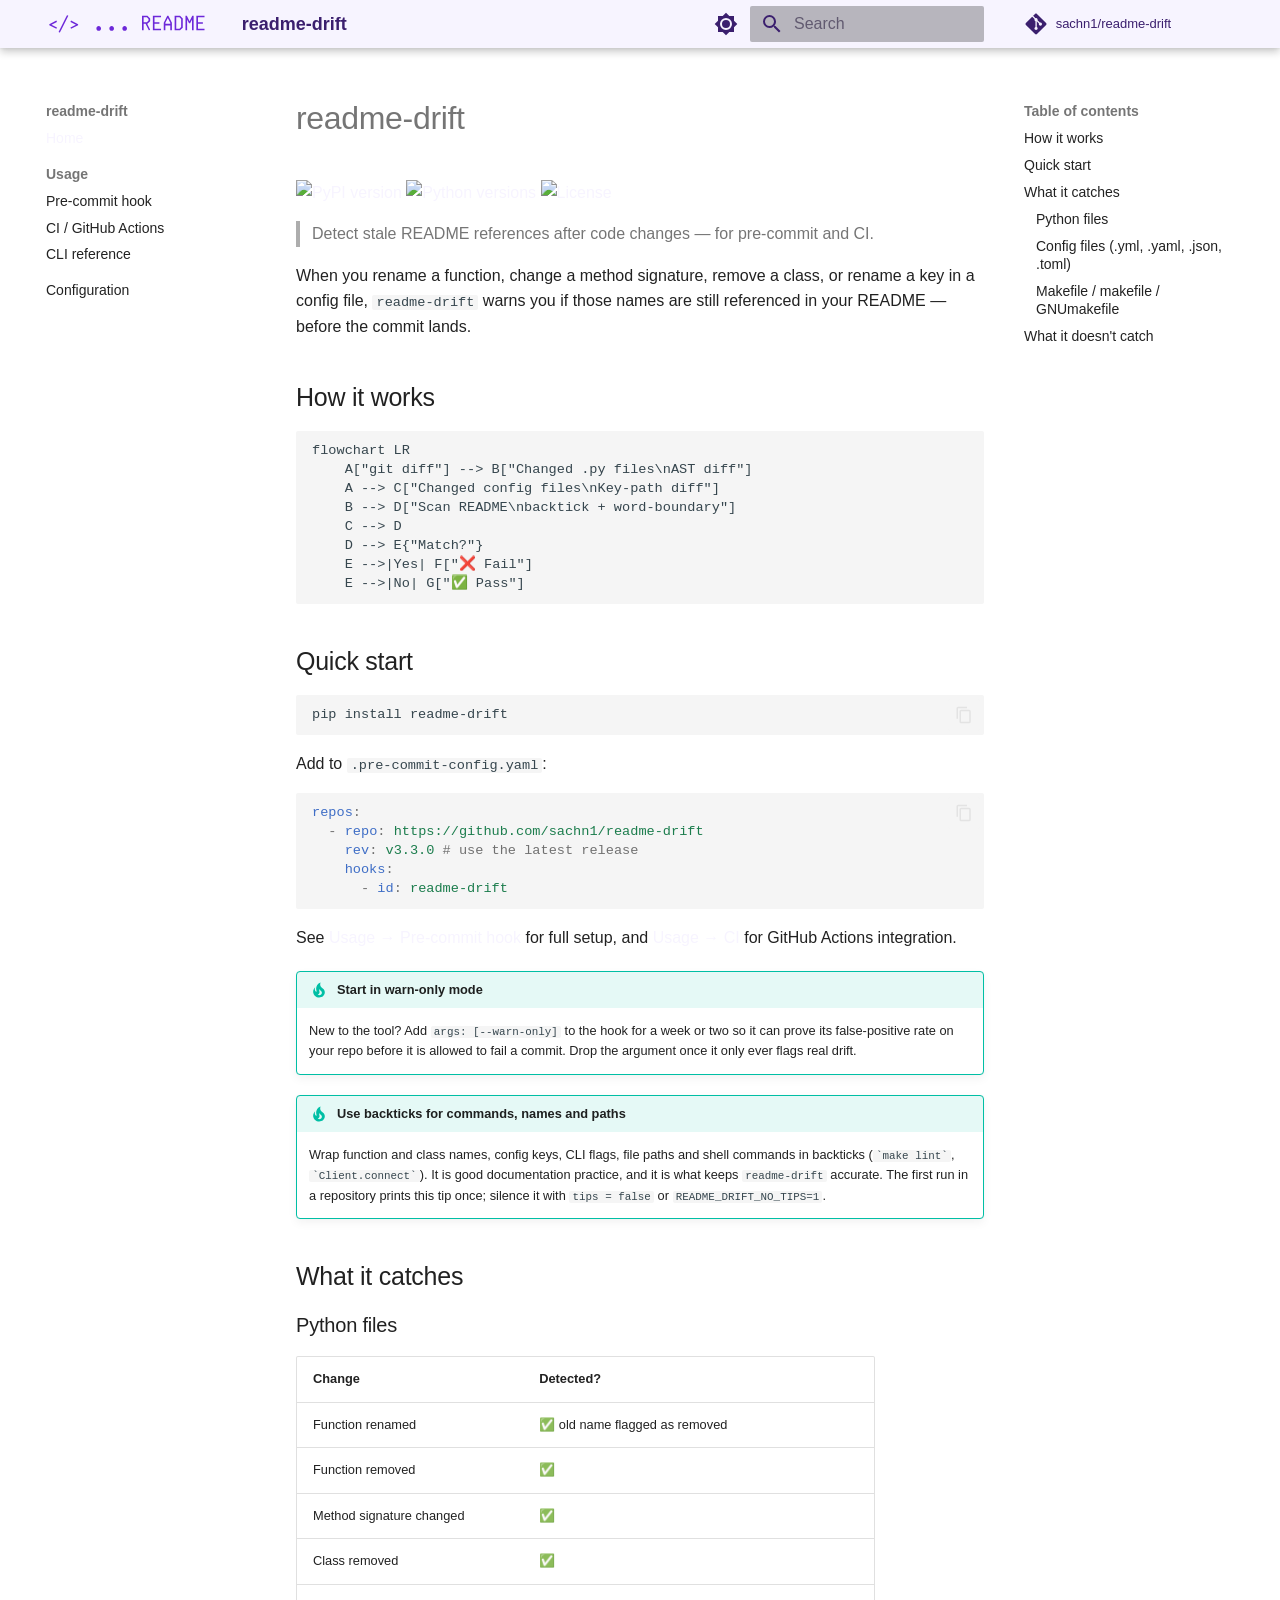
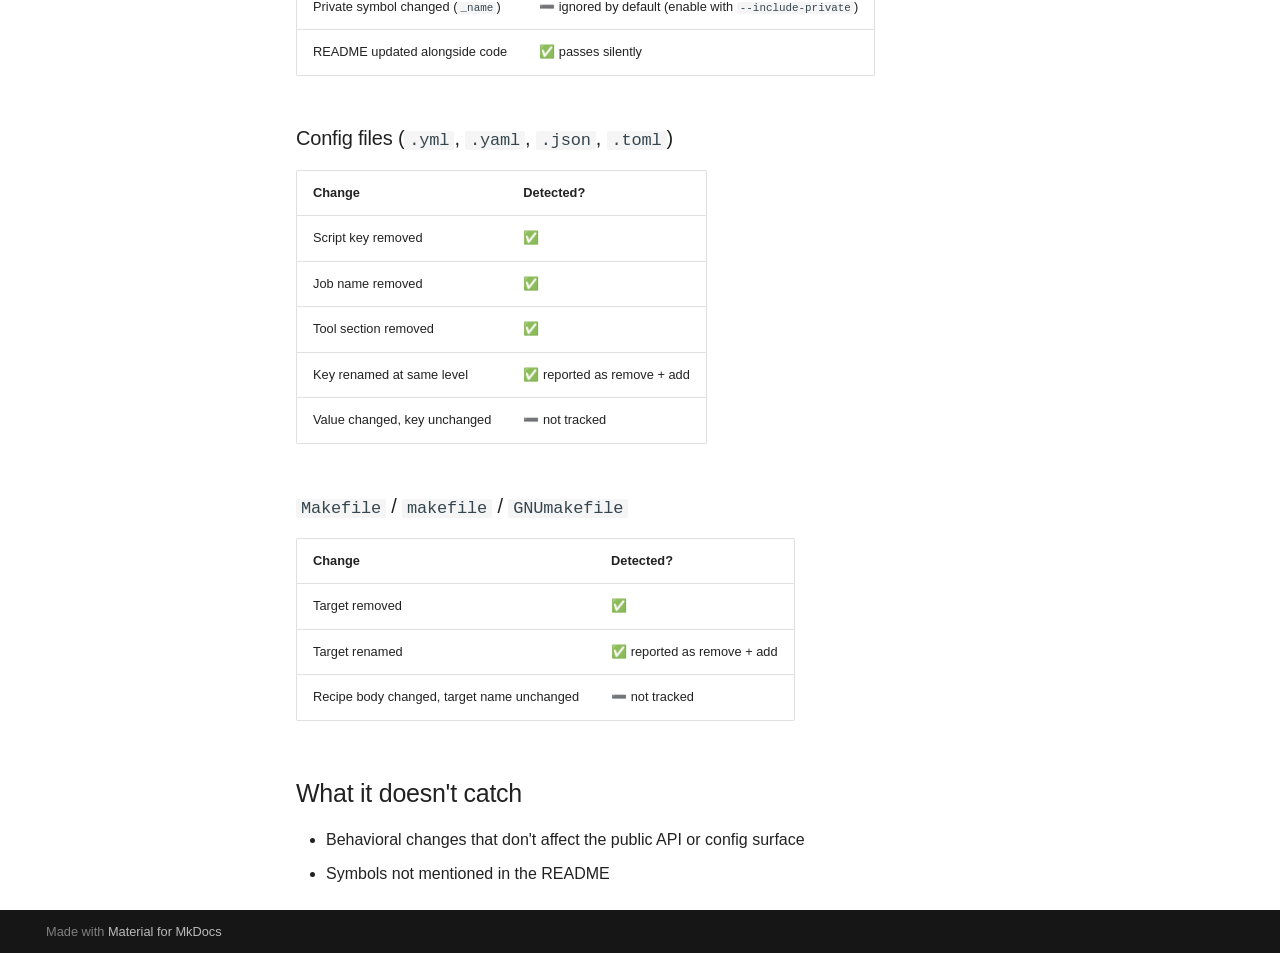
==== commit 25321a1b: "Deployed a29b572 with MkDocs version: 1.6.1" ====
--- a/index.html
+++ b/index.html
@@ -730,7 +730,7 @@
 <p>Add to <code>.pre-commit-config.yaml</code>:</p>
 <div class="highlight"><pre><span></span><code><a id="__codelineno-1-1" name="__codelineno-1-1" href="#__codelineno-1-1"></a><span class="nt">repos</span><span class="p">:</span>
 <a id="__codelineno-1-2" name="__codelineno-1-2" href="#__codelineno-1-2"></a><span class="w">  </span><span class="p p-Indicator">-</span><span class="w"> </span><span class="nt">repo</span><span class="p">:</span><span class="w"> </span><span class="l l-Scalar l-Scalar-Plain">https://github.com/sachn1/readme-drift</span>
-<a id="__codelineno-1-3" name="__codelineno-1-3" href="#__codelineno-1-3"></a><span class="w">    </span><span class="nt">rev</span><span class="p">:</span><span class="w"> </span><span class="l l-Scalar l-Scalar-Plain">v3.2.0</span><span class="w"> </span><span class="c1"># use the latest release</span>
+<a id="__codelineno-1-3" name="__codelineno-1-3" href="#__codelineno-1-3"></a><span class="w">    </span><span class="nt">rev</span><span class="p">:</span><span class="w"> </span><span class="l l-Scalar l-Scalar-Plain">v3.3.0</span><span class="w"> </span><span class="c1"># use the latest release</span>
 <a id="__codelineno-1-4" name="__codelineno-1-4" href="#__codelineno-1-4"></a><span class="w">    </span><span class="nt">hooks</span><span class="p">:</span>
 <a id="__codelineno-1-5" name="__codelineno-1-5" href="#__codelineno-1-5"></a><span class="w">      </span><span class="p p-Indicator">-</span><span class="w"> </span><span class="nt">id</span><span class="p">:</span><span class="w"> </span><span class="l l-Scalar l-Scalar-Plain">readme-drift</span>
 </code></pre></div>
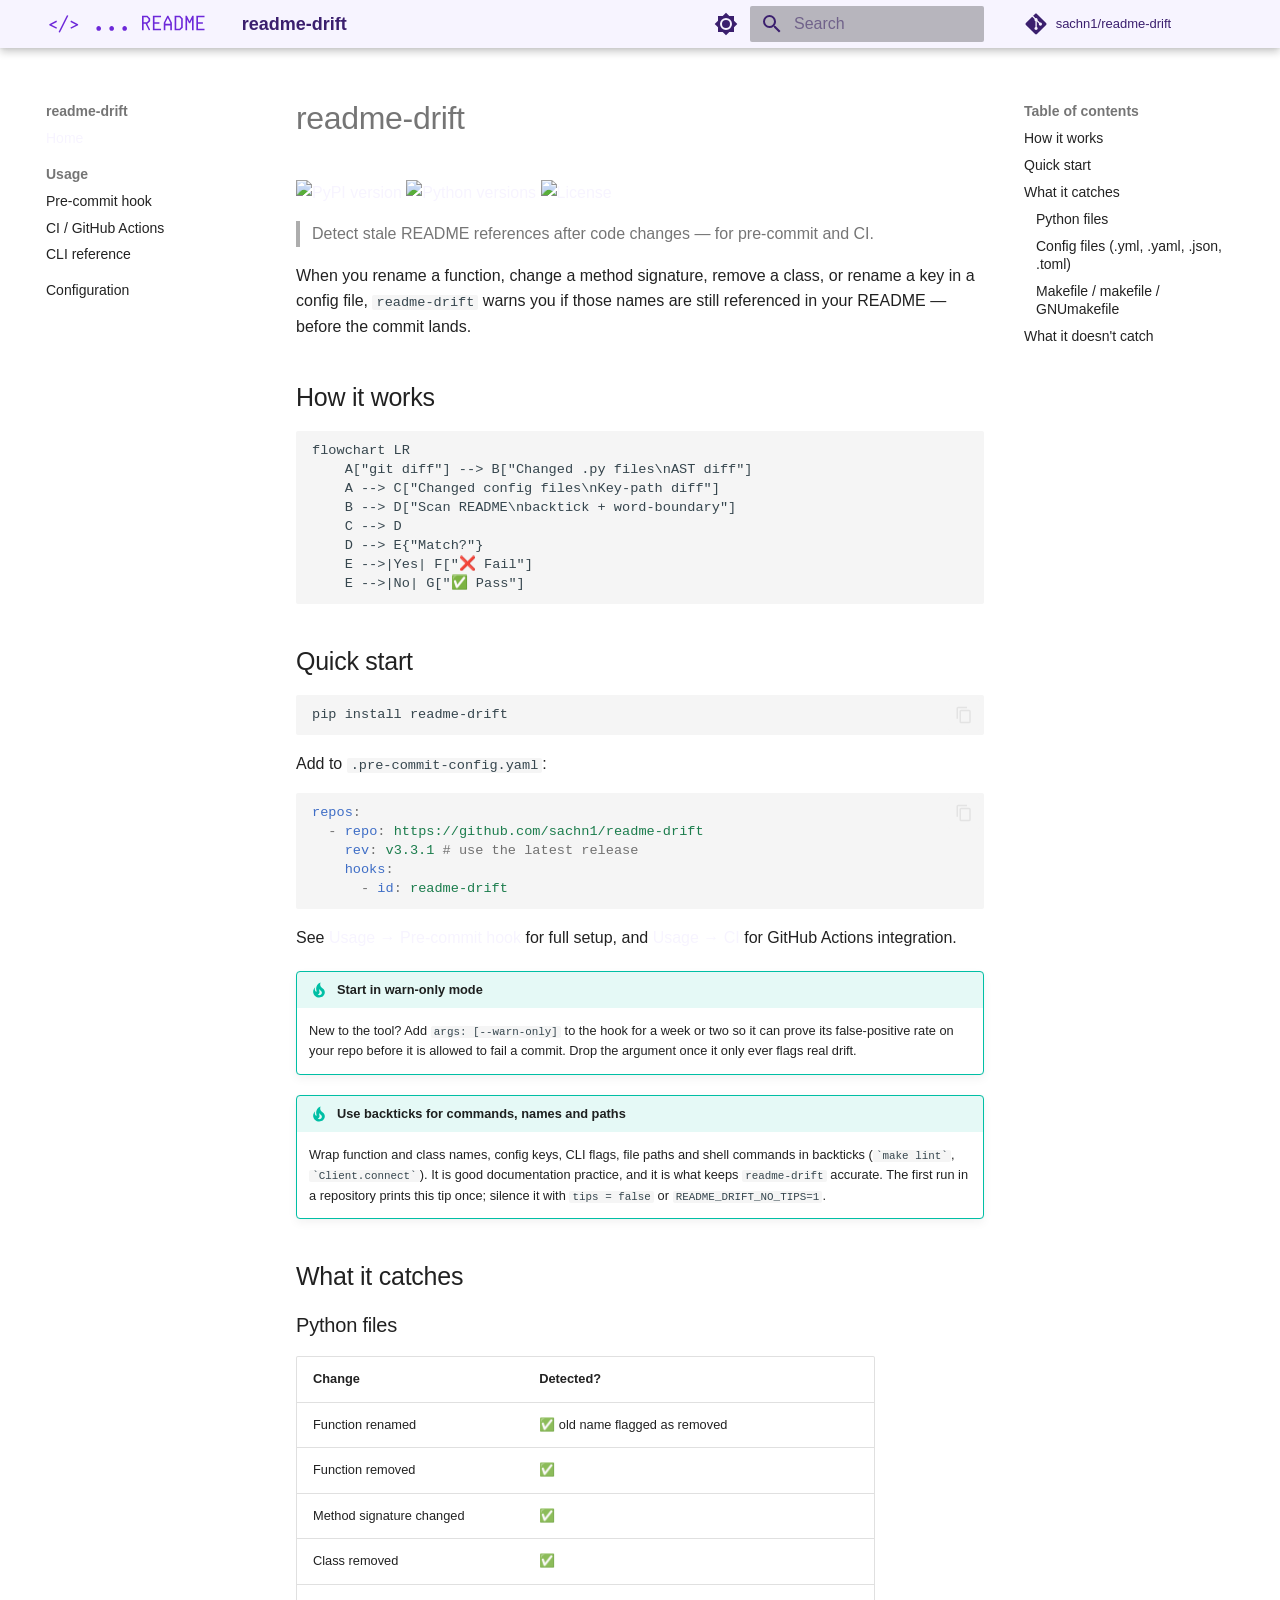
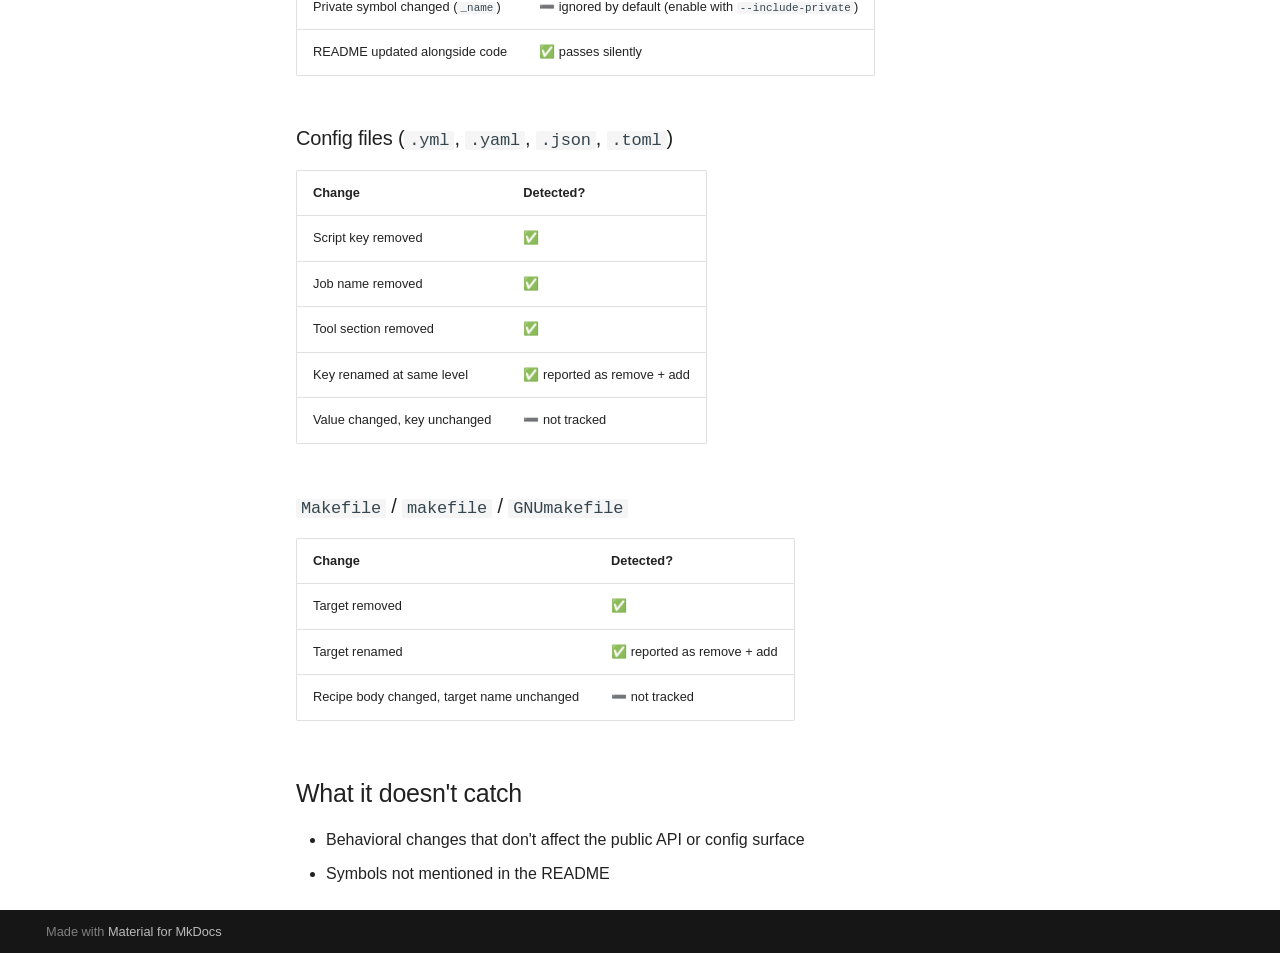
==== commit 8b3153ae: "Deployed 5d12a58 with MkDocs version: 1.6.1" ====
--- a/index.html
+++ b/index.html
@@ -730,7 +730,7 @@
 <p>Add to <code>.pre-commit-config.yaml</code>:</p>
 <div class="highlight"><pre><span></span><code><a id="__codelineno-1-1" name="__codelineno-1-1" href="#__codelineno-1-1"></a><span class="nt">repos</span><span class="p">:</span>
 <a id="__codelineno-1-2" name="__codelineno-1-2" href="#__codelineno-1-2"></a><span class="w">  </span><span class="p p-Indicator">-</span><span class="w"> </span><span class="nt">repo</span><span class="p">:</span><span class="w"> </span><span class="l l-Scalar l-Scalar-Plain">https://github.com/sachn1/readme-drift</span>
-<a id="__codelineno-1-3" name="__codelineno-1-3" href="#__codelineno-1-3"></a><span class="w">    </span><span class="nt">rev</span><span class="p">:</span><span class="w"> </span><span class="l l-Scalar l-Scalar-Plain">v3.3.0</span><span class="w"> </span><span class="c1"># use the latest release</span>
+<a id="__codelineno-1-3" name="__codelineno-1-3" href="#__codelineno-1-3"></a><span class="w">    </span><span class="nt">rev</span><span class="p">:</span><span class="w"> </span><span class="l l-Scalar l-Scalar-Plain">v3.3.1</span><span class="w"> </span><span class="c1"># use the latest release</span>
 <a id="__codelineno-1-4" name="__codelineno-1-4" href="#__codelineno-1-4"></a><span class="w">    </span><span class="nt">hooks</span><span class="p">:</span>
 <a id="__codelineno-1-5" name="__codelineno-1-5" href="#__codelineno-1-5"></a><span class="w">      </span><span class="p p-Indicator">-</span><span class="w"> </span><span class="nt">id</span><span class="p">:</span><span class="w"> </span><span class="l l-Scalar l-Scalar-Plain">readme-drift</span>
 </code></pre></div>
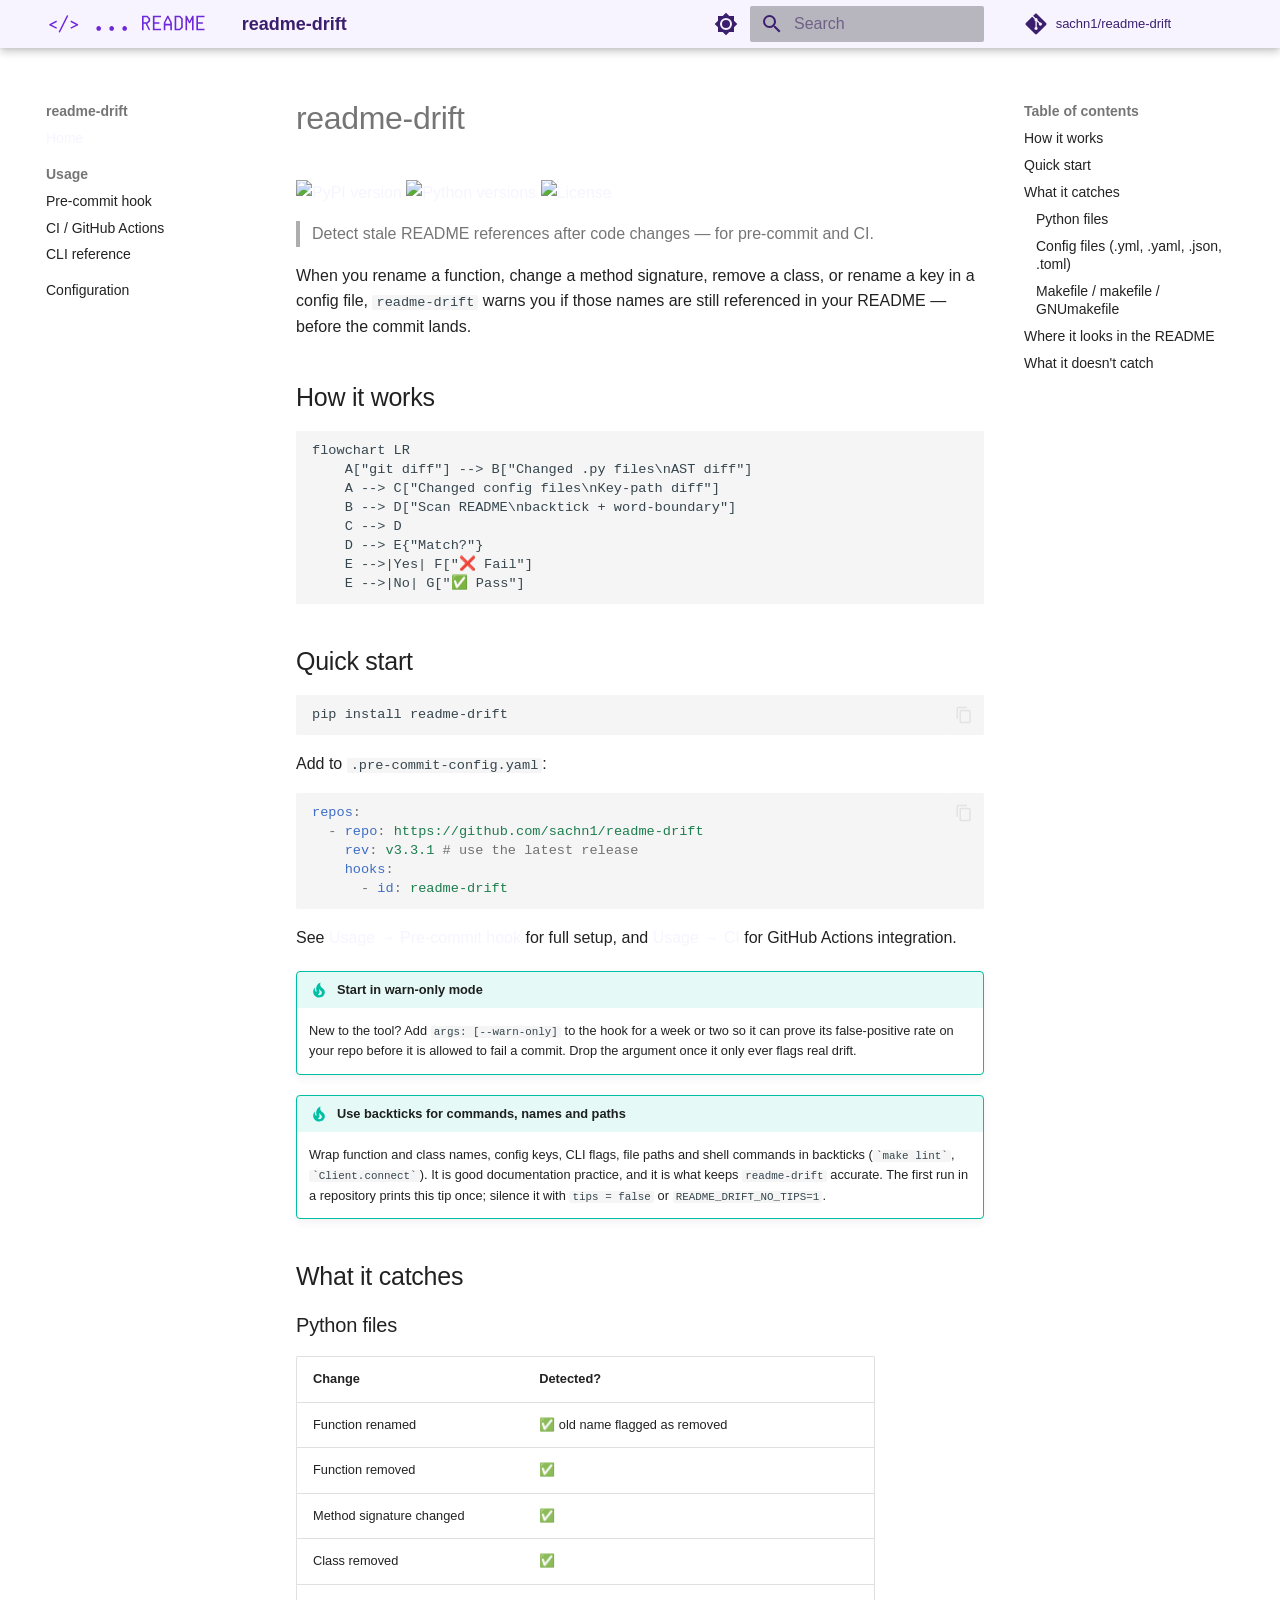
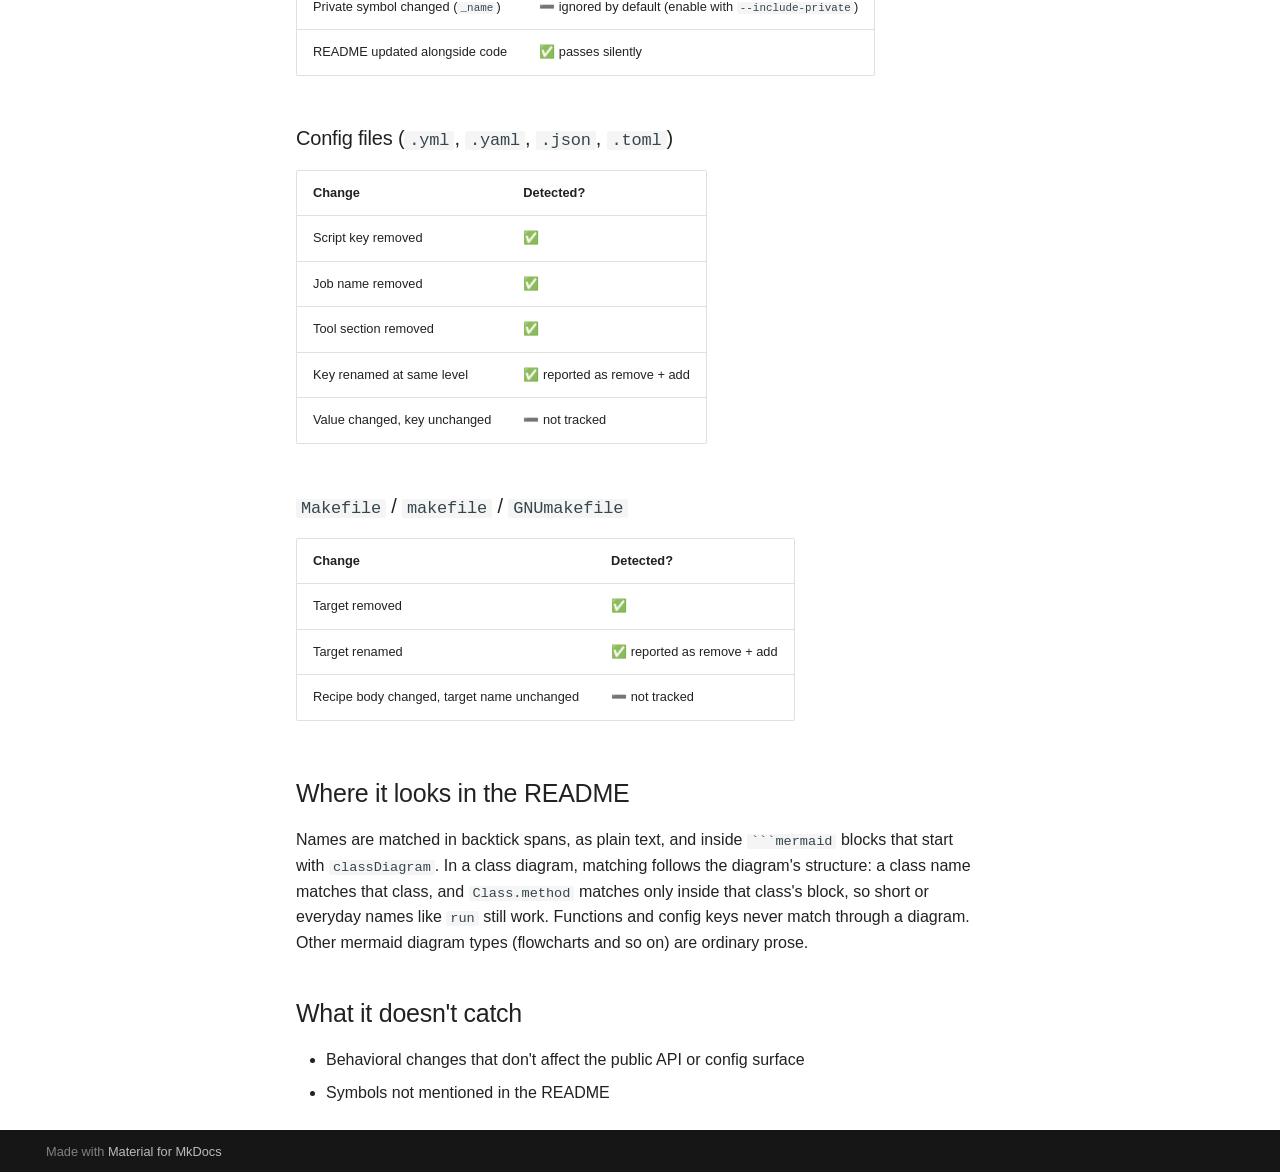
==== commit c6037f0c: "Deployed a186361 with MkDocs version: 1.6.1" ====
--- a/index.html
+++ b/index.html
@@ -390,6 +390,17 @@
 </li>
       
         <li class="md-nav__item">
+  <a href="#where-it-looks-in-the-readme" class="md-nav__link">
+    <span class="md-ellipsis">
+      
+        Where it looks in the README
+      
+    </span>
+  </a>
+  
+</li>
+      
+        <li class="md-nav__item">
   <a href="#what-it-doesnt-catch" class="md-nav__link">
     <span class="md-ellipsis">
       
@@ -673,6 +684,17 @@
         
       </ul>
     </nav>
+  
+</li>
+      
+        <li class="md-nav__item">
+  <a href="#where-it-looks-in-the-readme" class="md-nav__link">
+    <span class="md-ellipsis">
+      
+        Where it looks in the README
+      
+    </span>
+  </a>
   
 </li>
       
@@ -833,6 +855,8 @@
 </tr>
 </tbody>
 </table>
+<h2 id="where-it-looks-in-the-readme">Where it looks in the README</h2>
+<p>Names are matched in backtick spans, as plain text, and inside <code>```mermaid</code> blocks that start with <code>classDiagram</code>. In a class diagram, matching follows the diagram's structure: a class name matches that class, and <code>Class.method</code> matches only inside that class's block, so short or everyday names like <code>run</code> still work. Functions and config keys never match through a diagram. Other mermaid diagram types (flowcharts and so on) are ordinary prose.</p>
 <h2 id="what-it-doesnt-catch">What it doesn't catch</h2>
 <ul>
 <li>Behavioral changes that don't affect the public API or config surface</li>
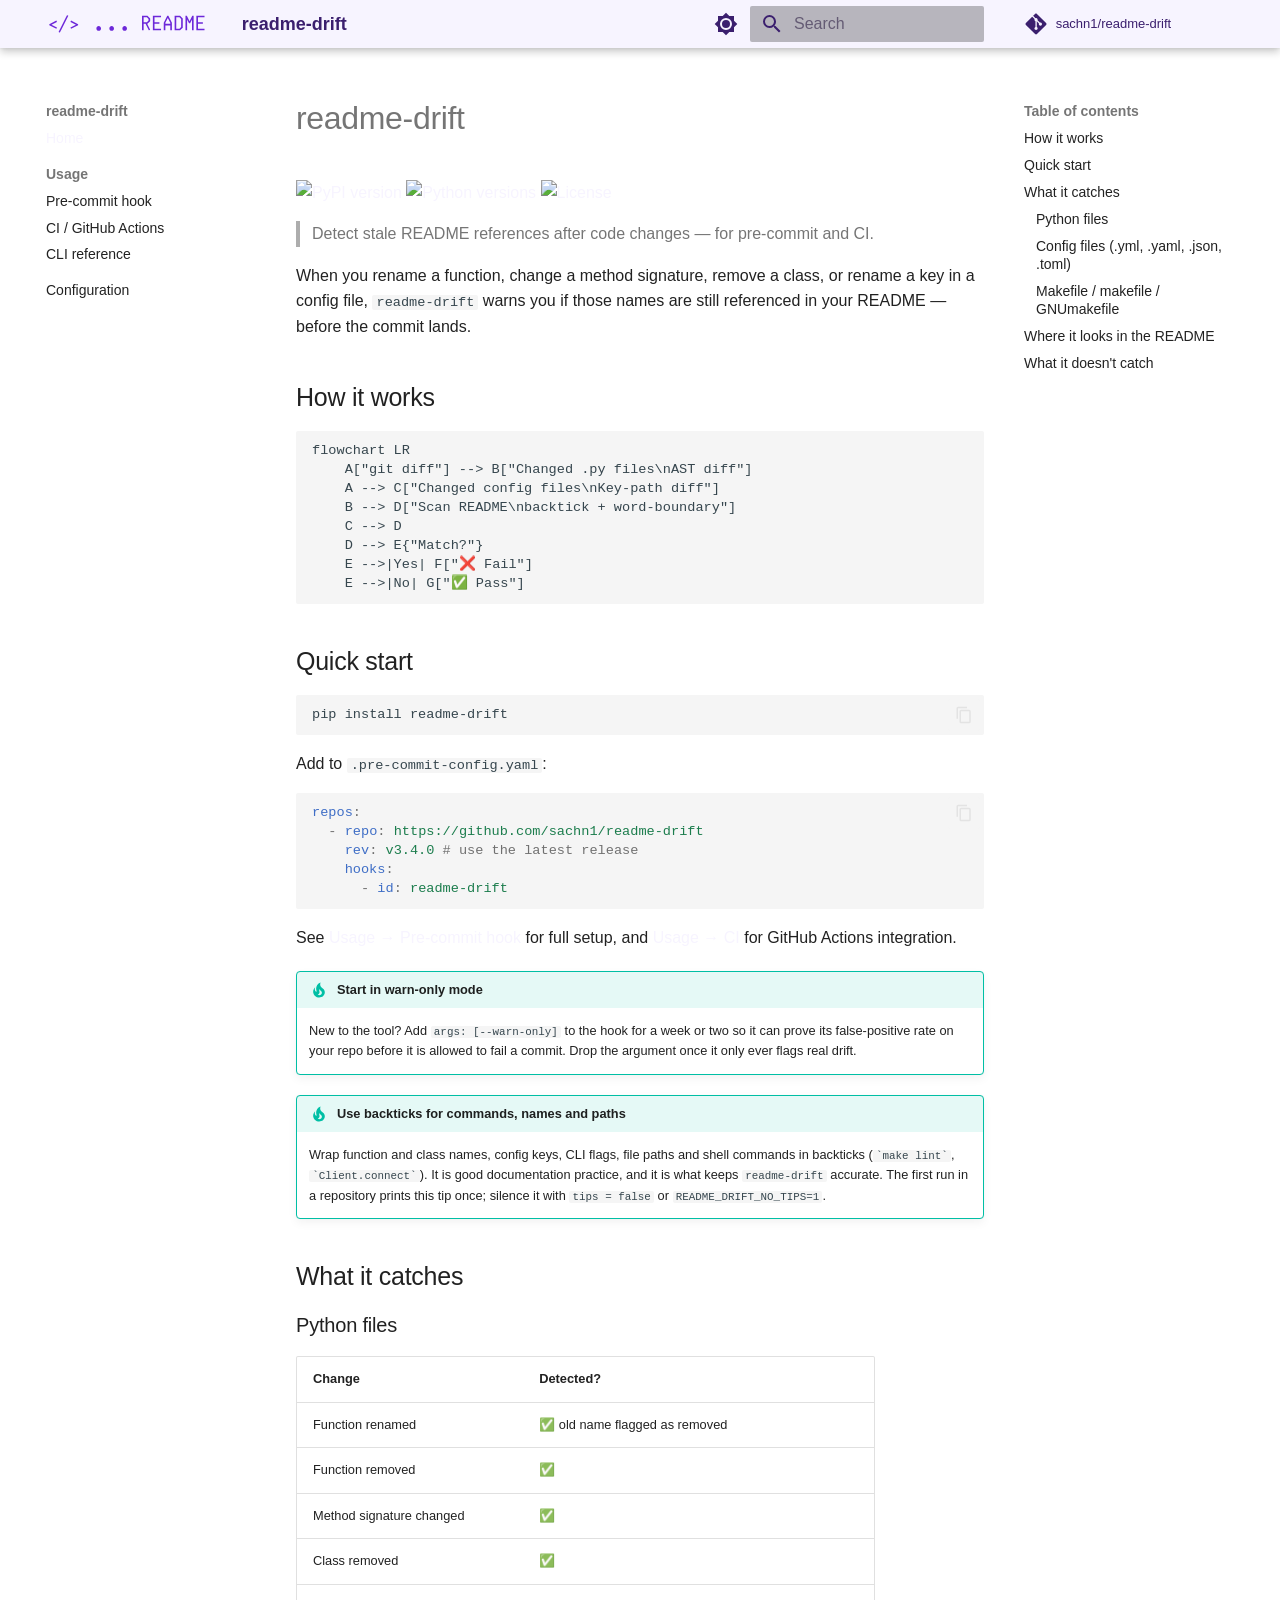
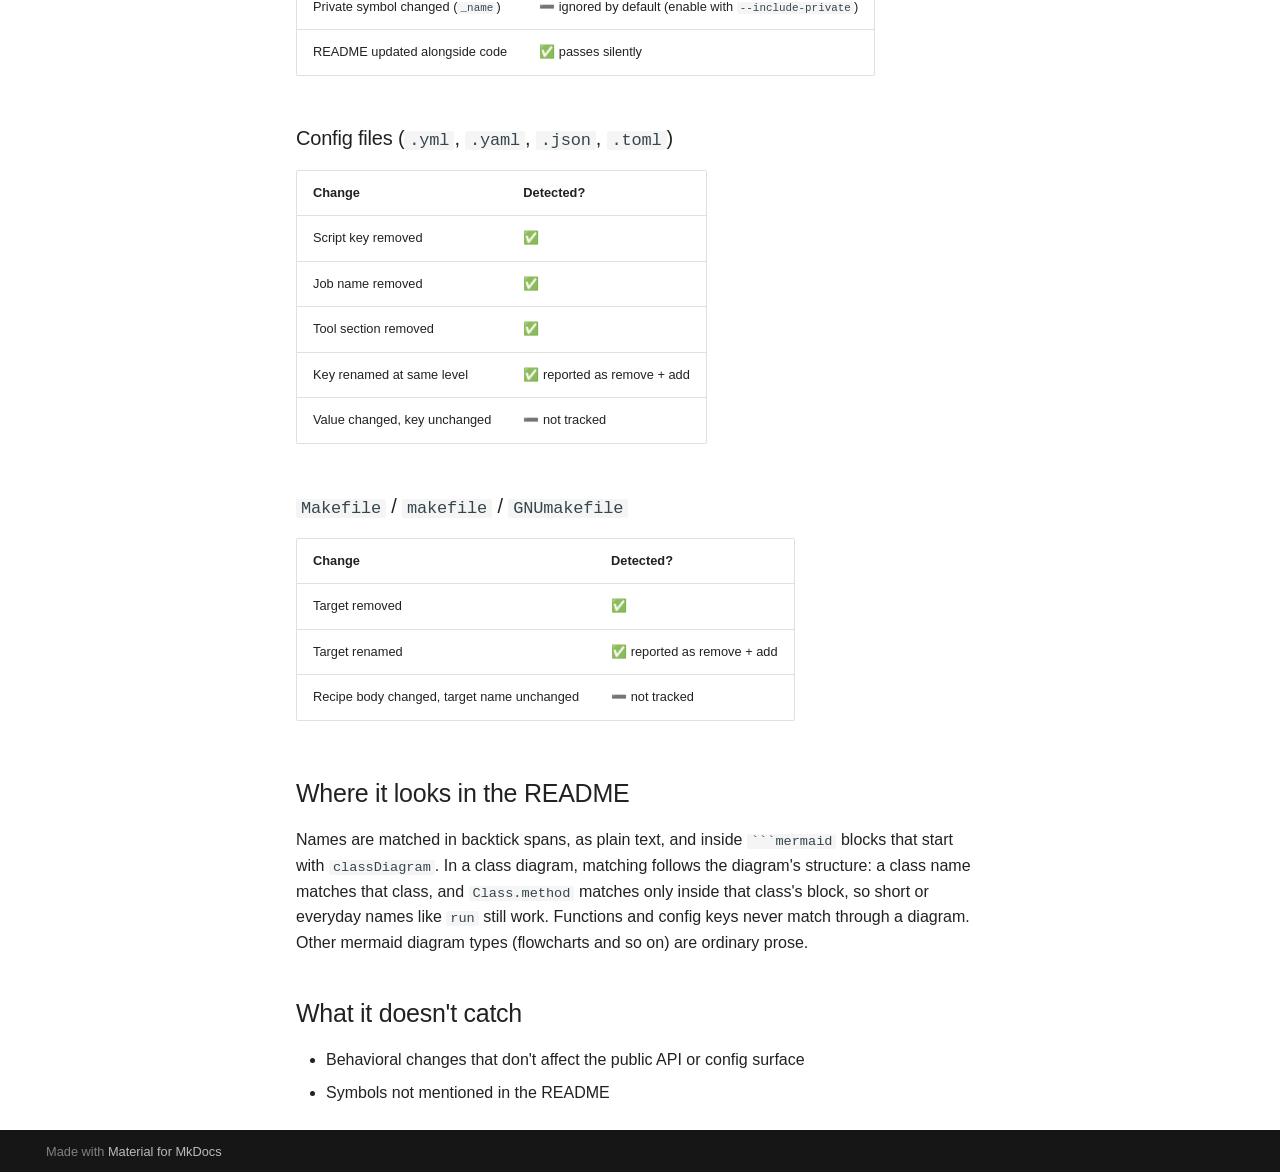
==== commit 9a4f05ad: "Deployed a306b0b with MkDocs version: 1.6.1" ====
--- a/index.html
+++ b/index.html
@@ -752,7 +752,7 @@
 <p>Add to <code>.pre-commit-config.yaml</code>:</p>
 <div class="highlight"><pre><span></span><code><a id="__codelineno-1-1" name="__codelineno-1-1" href="#__codelineno-1-1"></a><span class="nt">repos</span><span class="p">:</span>
 <a id="__codelineno-1-2" name="__codelineno-1-2" href="#__codelineno-1-2"></a><span class="w">  </span><span class="p p-Indicator">-</span><span class="w"> </span><span class="nt">repo</span><span class="p">:</span><span class="w"> </span><span class="l l-Scalar l-Scalar-Plain">https://github.com/sachn1/readme-drift</span>
-<a id="__codelineno-1-3" name="__codelineno-1-3" href="#__codelineno-1-3"></a><span class="w">    </span><span class="nt">rev</span><span class="p">:</span><span class="w"> </span><span class="l l-Scalar l-Scalar-Plain">v3.3.1</span><span class="w"> </span><span class="c1"># use the latest release</span>
+<a id="__codelineno-1-3" name="__codelineno-1-3" href="#__codelineno-1-3"></a><span class="w">    </span><span class="nt">rev</span><span class="p">:</span><span class="w"> </span><span class="l l-Scalar l-Scalar-Plain">v3.4.0</span><span class="w"> </span><span class="c1"># use the latest release</span>
 <a id="__codelineno-1-4" name="__codelineno-1-4" href="#__codelineno-1-4"></a><span class="w">    </span><span class="nt">hooks</span><span class="p">:</span>
 <a id="__codelineno-1-5" name="__codelineno-1-5" href="#__codelineno-1-5"></a><span class="w">      </span><span class="p p-Indicator">-</span><span class="w"> </span><span class="nt">id</span><span class="p">:</span><span class="w"> </span><span class="l l-Scalar l-Scalar-Plain">readme-drift</span>
 </code></pre></div>
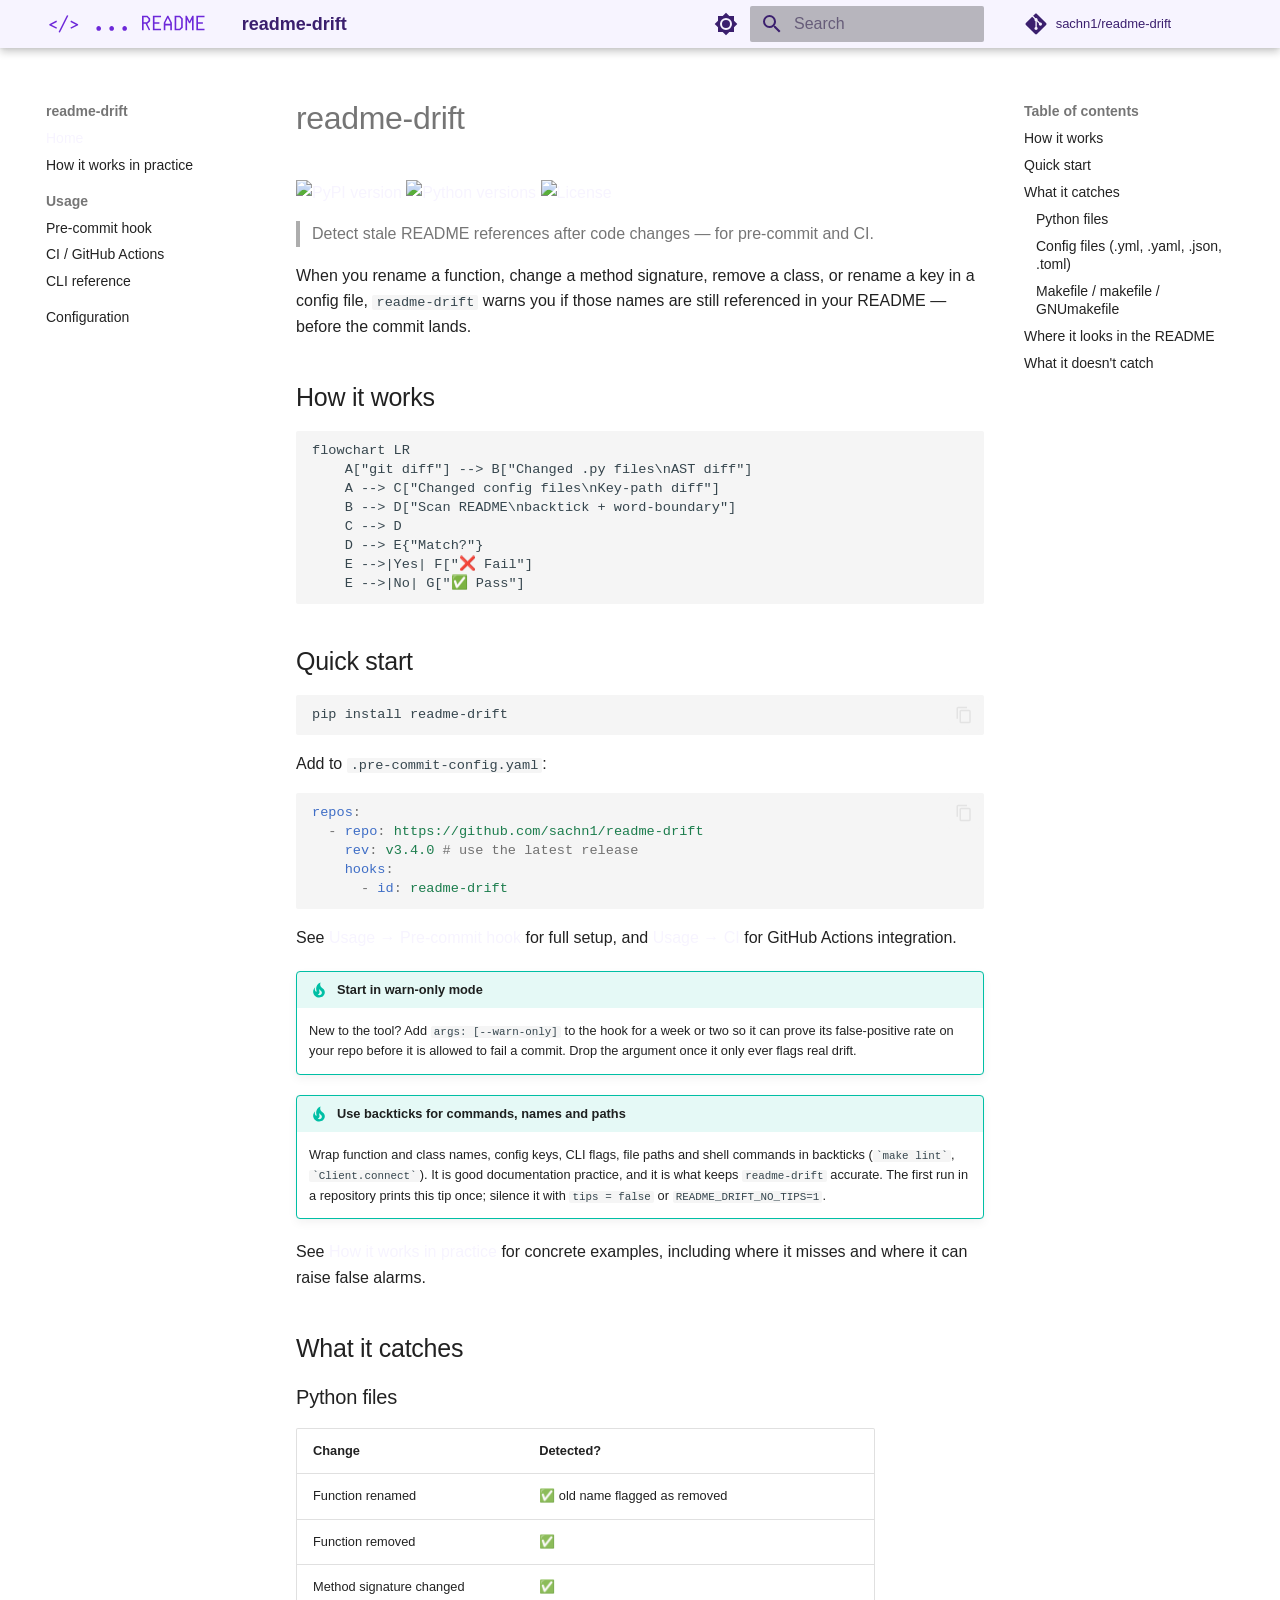
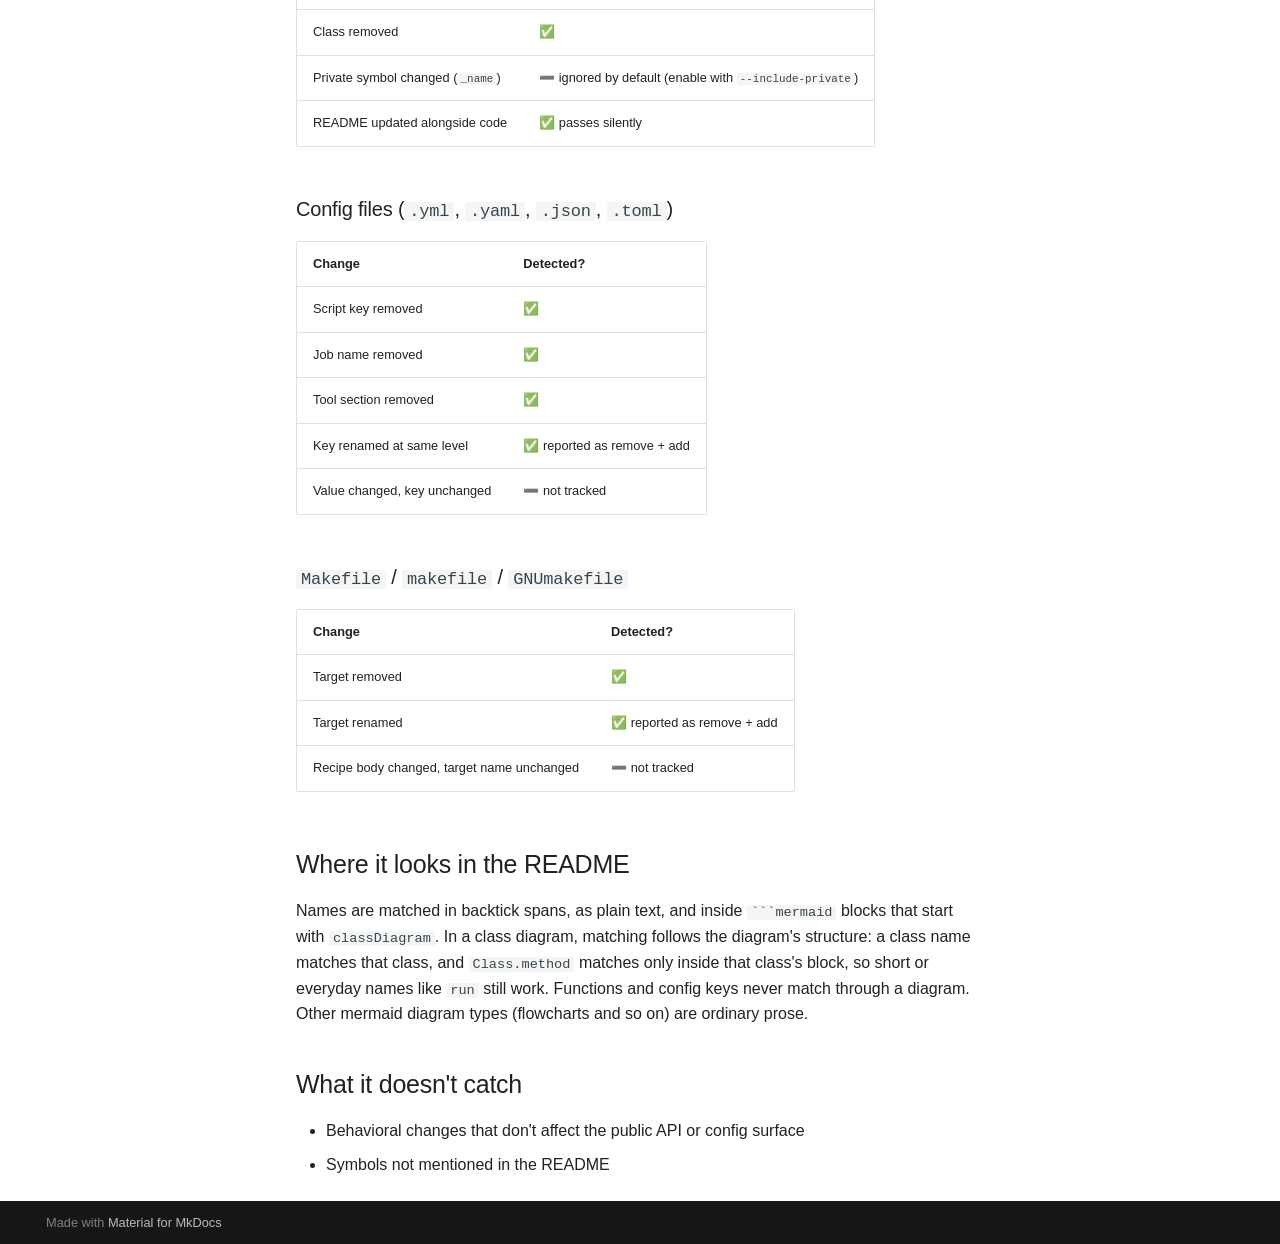
==== commit 412aafbc: "Deployed c153d87 with MkDocs version: 1.6.1" ====
--- a/index.html
+++ b/index.html
@@ -14,7 +14,7 @@
       
       
       
-        <link rel="next" href="usage/pre-commit/">
+        <link rel="next" href="scenarios/">
       
       
         
@@ -425,6 +425,33 @@
   
   
   
+    <li class="md-nav__item">
+      <a href="scenarios/" class="md-nav__link">
+        
+  
+  
+  <span class="md-ellipsis">
+    
+  
+    How it works in practice
+  
+
+    
+  </span>
+  
+  
+
+      </a>
+    </li>
+  
+
+    
+      
+      
+  
+  
+  
+  
     
     
     
@@ -439,10 +466,10 @@
       
         
         
-        <input class="md-nav__toggle md-toggle " type="checkbox" id="__nav_2" >
+        <input class="md-nav__toggle md-toggle " type="checkbox" id="__nav_3" >
         
           
-          <label class="md-nav__link" for="__nav_2" id="__nav_2_label" tabindex="">
+          <label class="md-nav__link" for="__nav_3" id="__nav_3_label" tabindex="">
             
   
   
@@ -460,8 +487,8 @@
             <span class="md-nav__icon md-icon"></span>
           </label>
         
-        <nav class="md-nav" data-md-level="1" aria-labelledby="__nav_2_label" aria-expanded="false">
-          <label class="md-nav__title" for="__nav_2">
+        <nav class="md-nav" data-md-level="1" aria-labelledby="__nav_3_label" aria-expanded="false">
+          <label class="md-nav__title" for="__nav_3">
             <span class="md-nav__icon md-icon"></span>
             
   
@@ -765,6 +792,7 @@
 <p class="admonition-title">Use backticks for commands, names and paths</p>
 <p>Wrap function and class names, config keys, CLI flags, file paths and shell commands in backticks (<code>`make lint`</code>, <code>`Client.connect`</code>). It is good documentation practice, and it is what keeps <code>readme-drift</code> accurate. The first run in a repository prints this tip once; silence it with <code>tips = false</code> or <code>README_DRIFT_NO_TIPS=1</code>.</p>
 </div>
+<p>See <a href="scenarios/">How it works in practice</a> for concrete examples, including where it misses and where it can raise false alarms.</p>
 <h2 id="what-it-catches">What it catches</h2>
 <h3 id="python-files">Python files</h3>
 <table>
